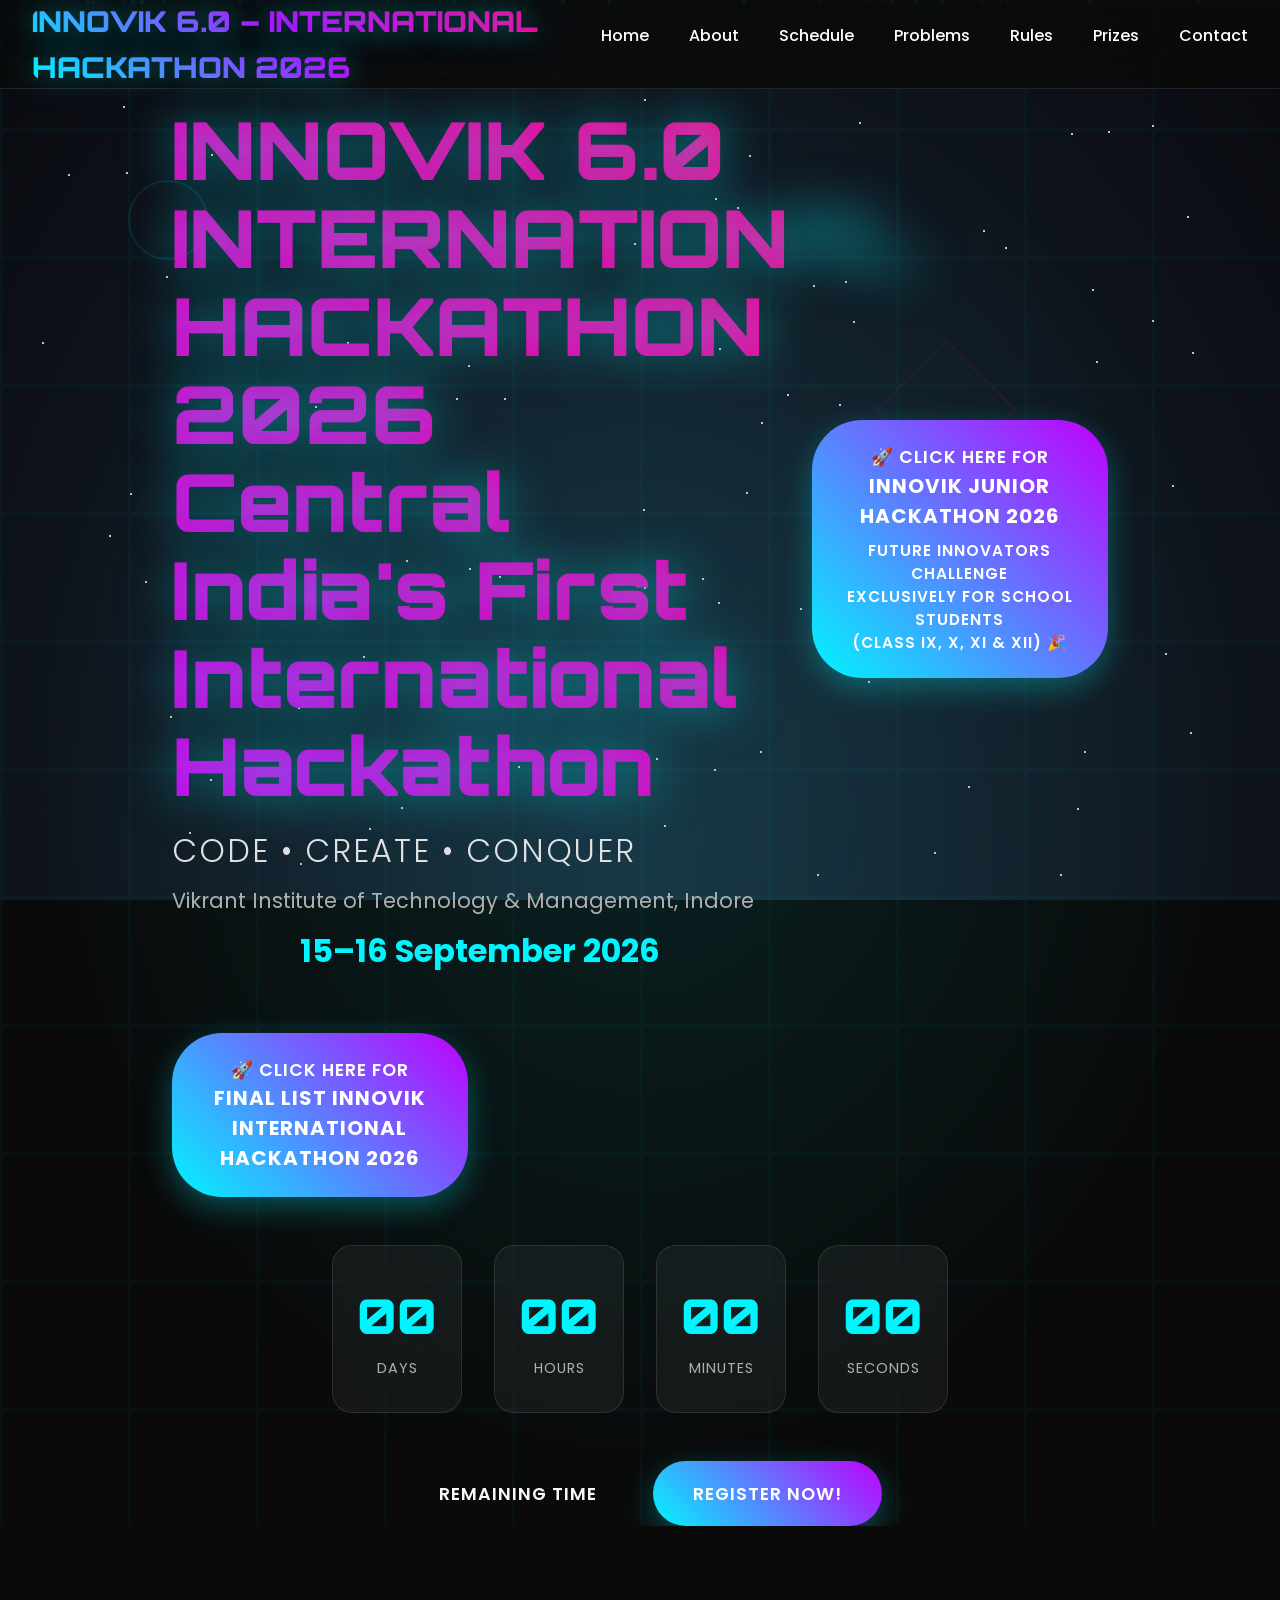
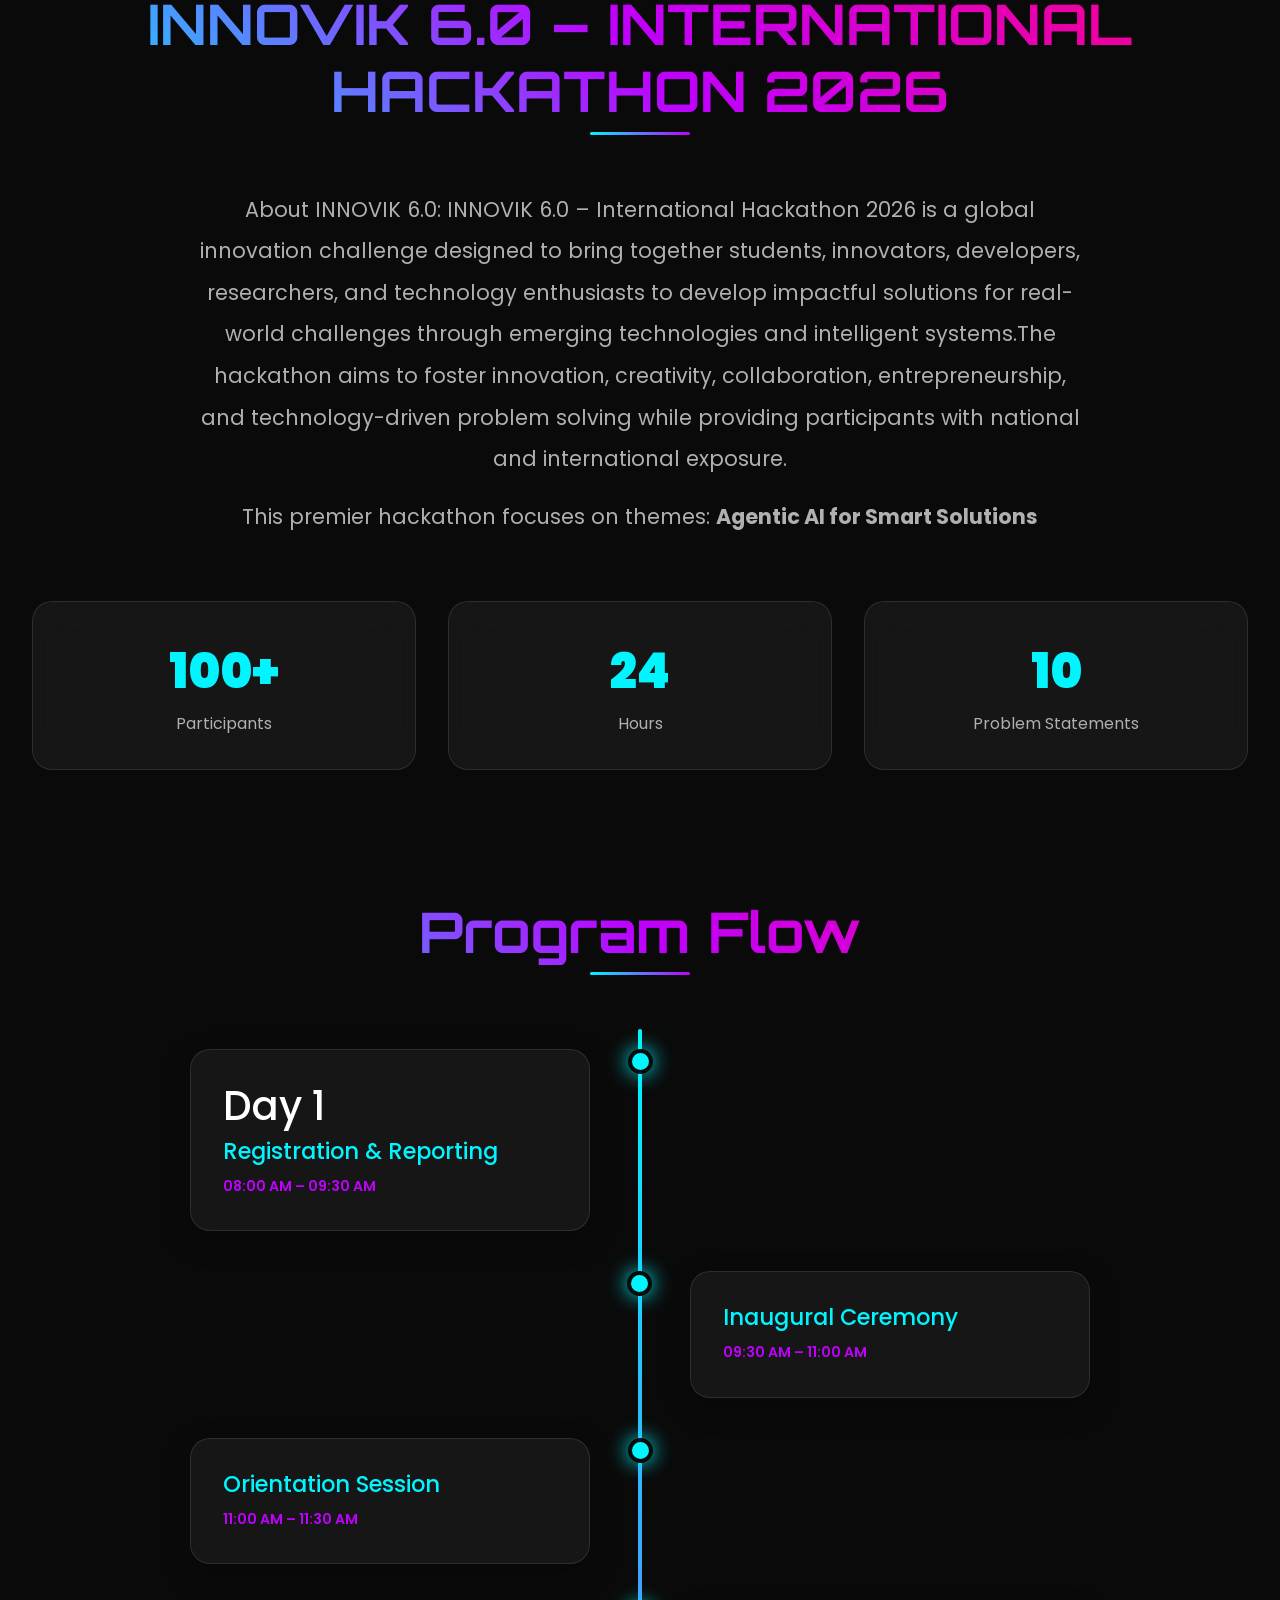
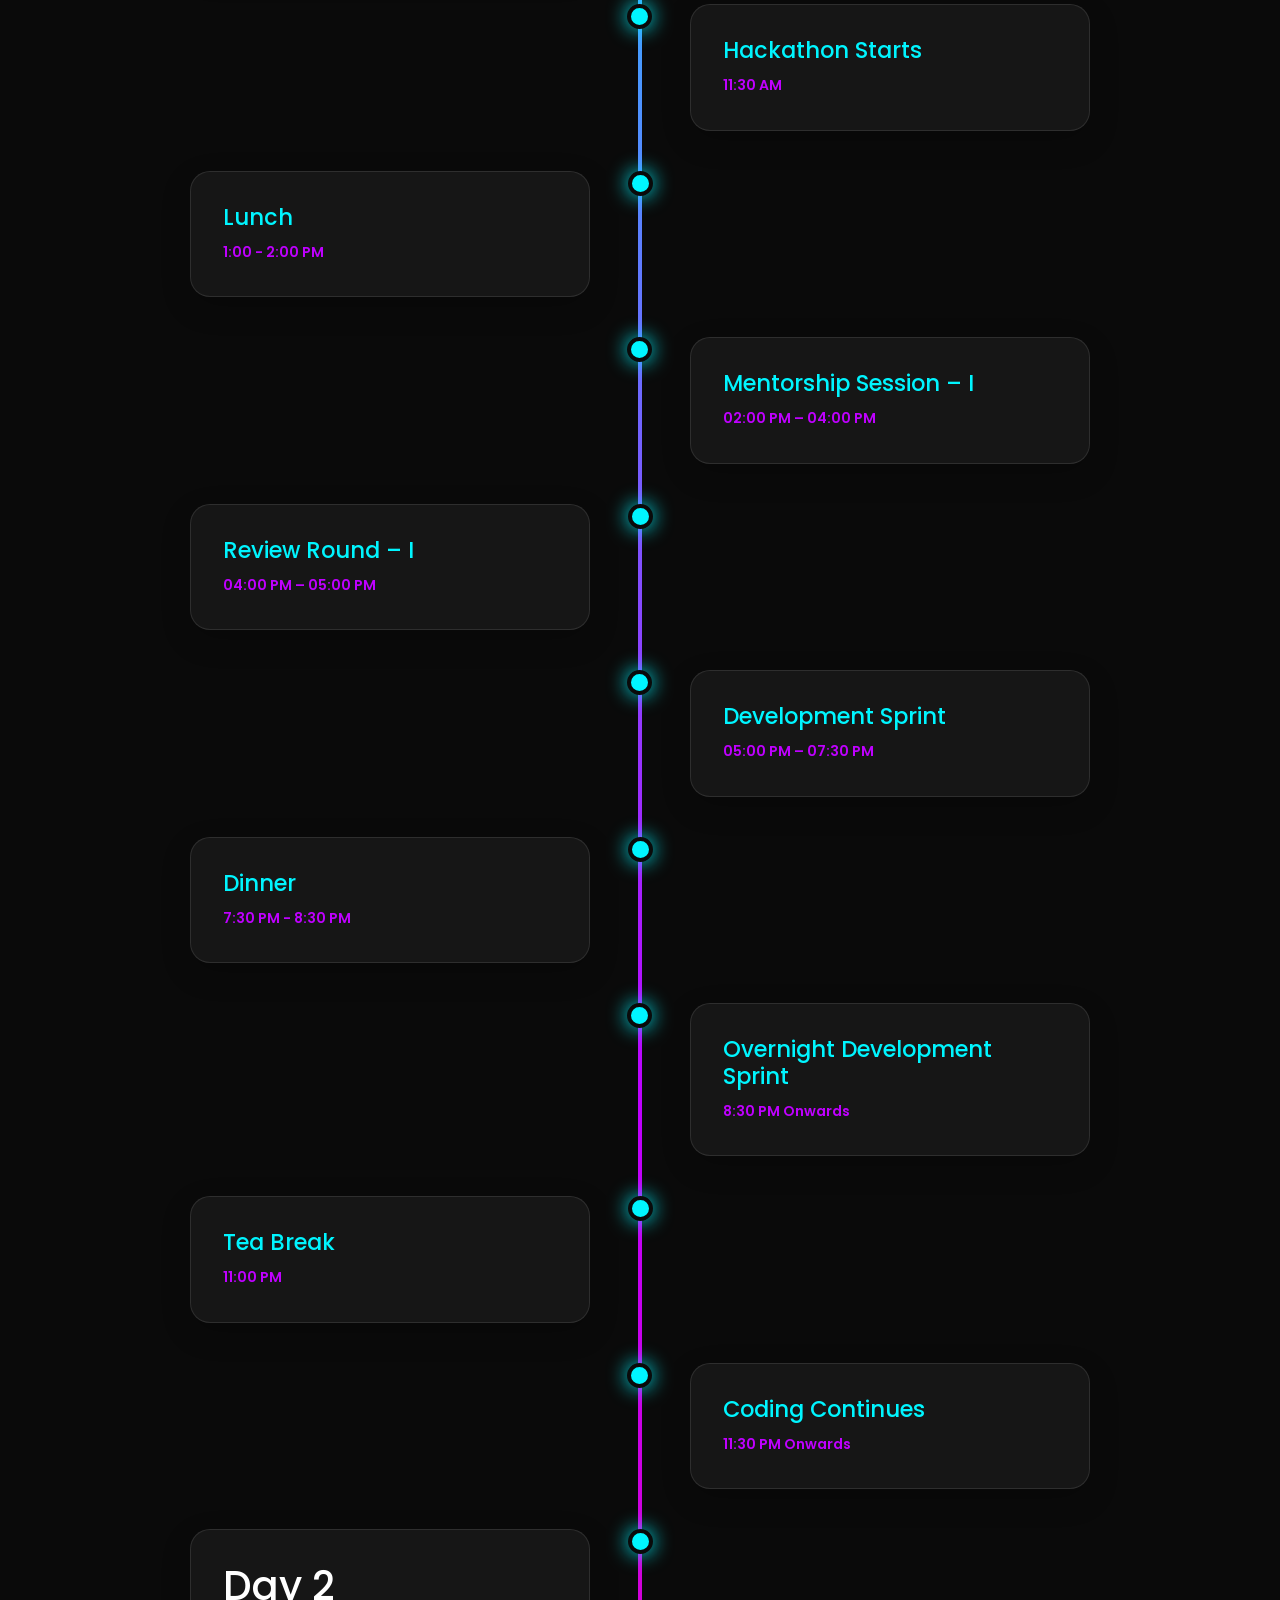
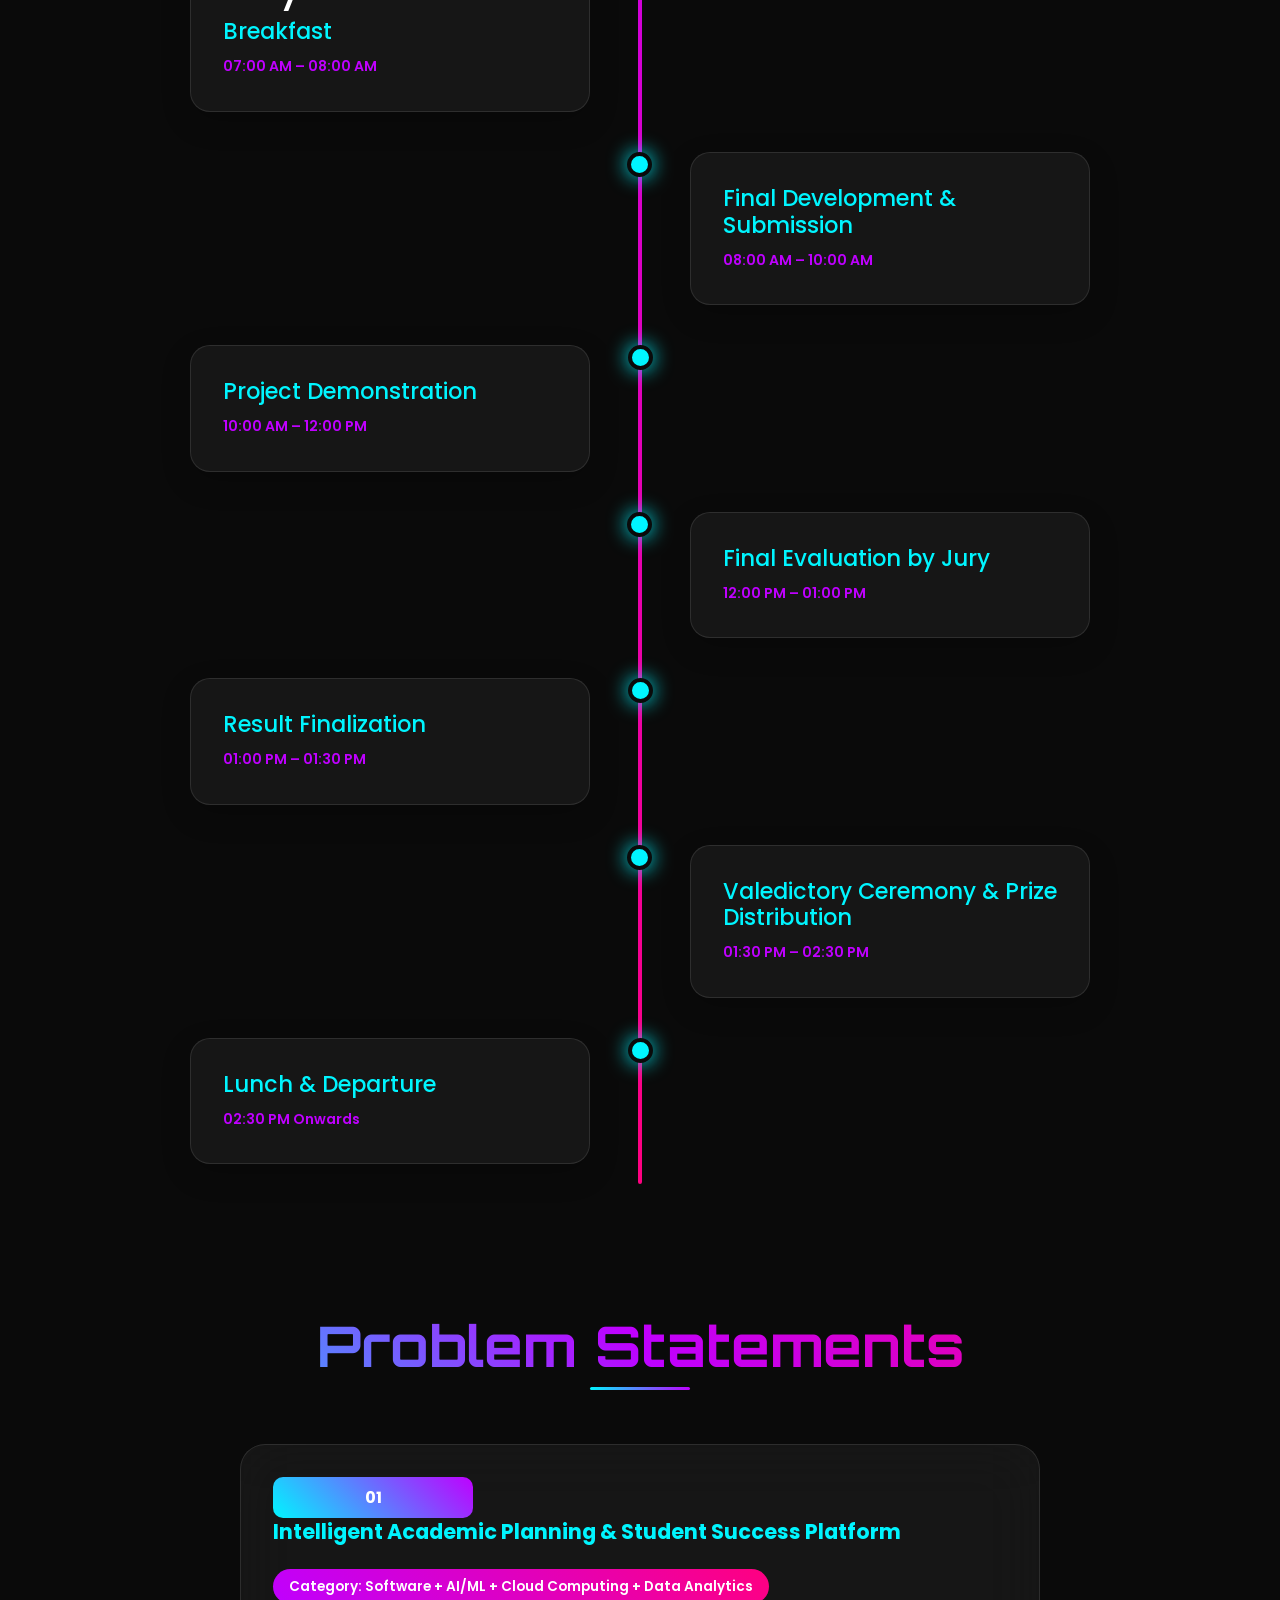
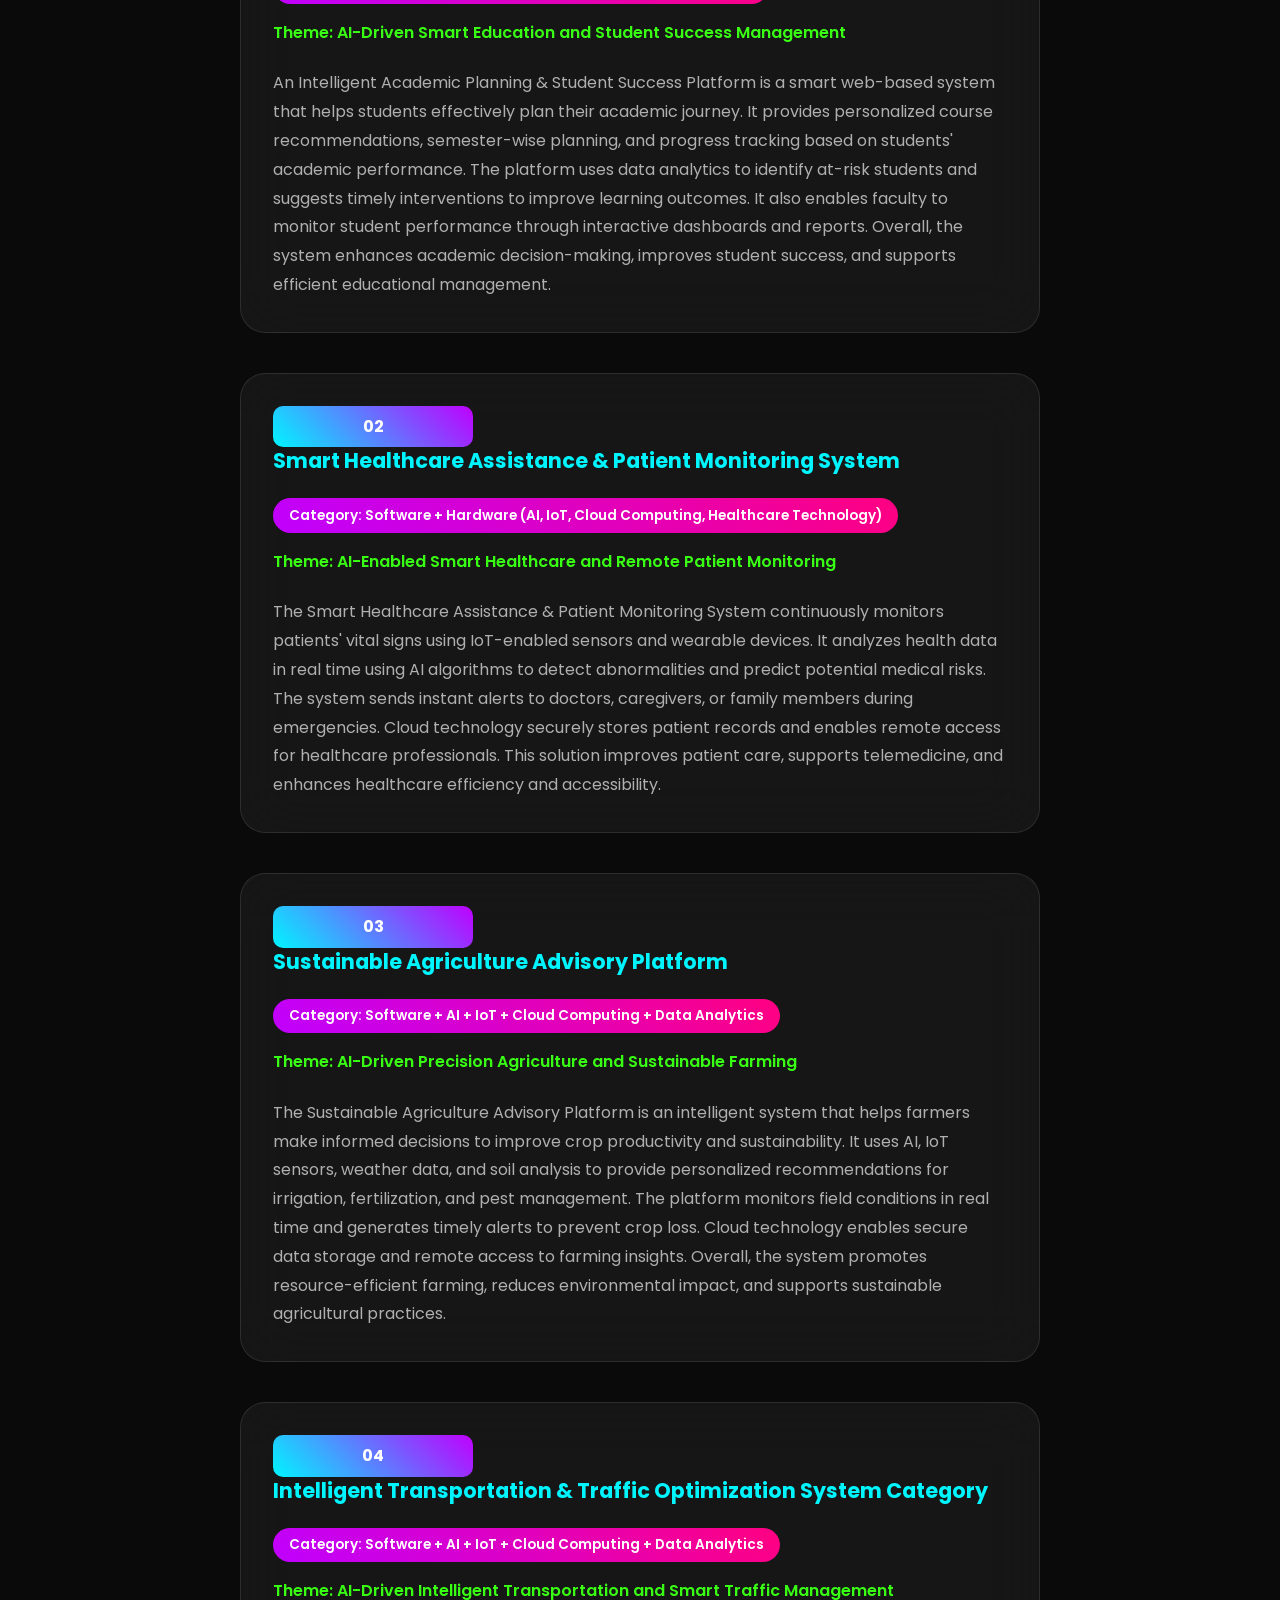
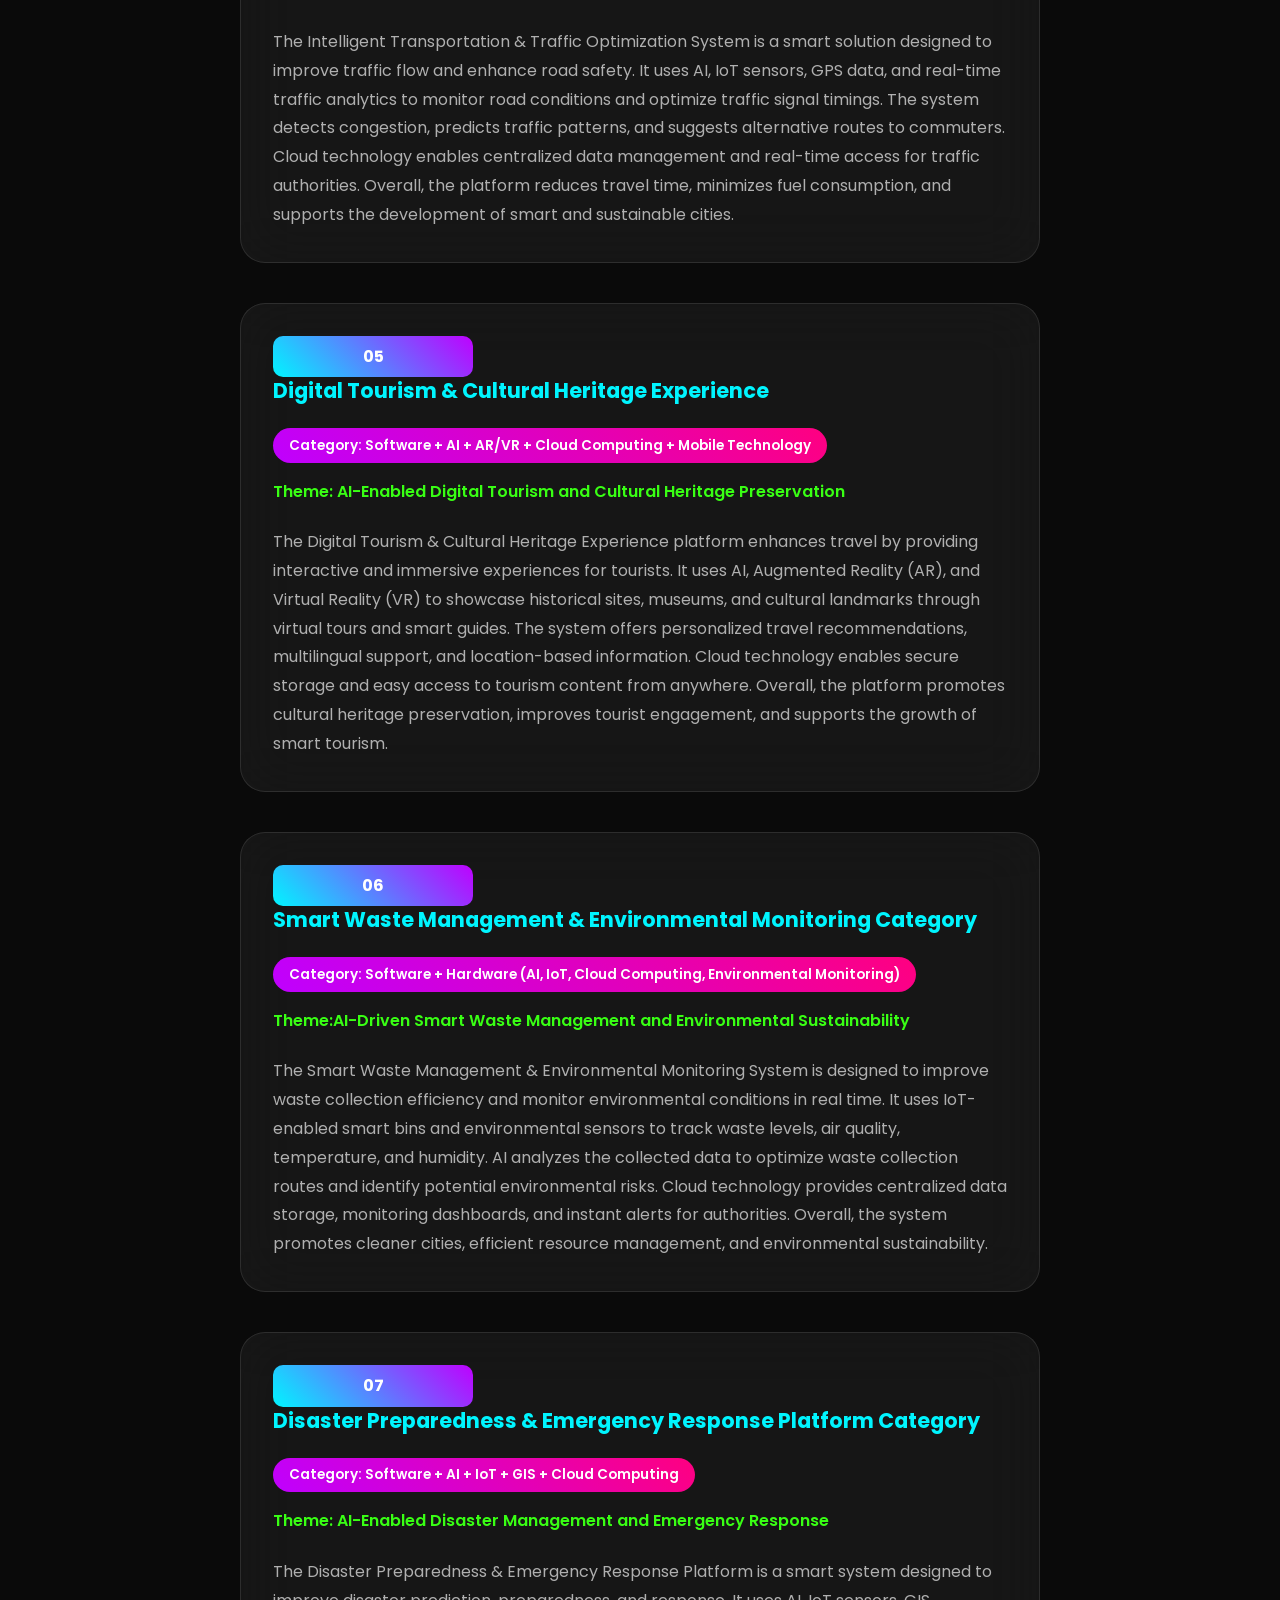
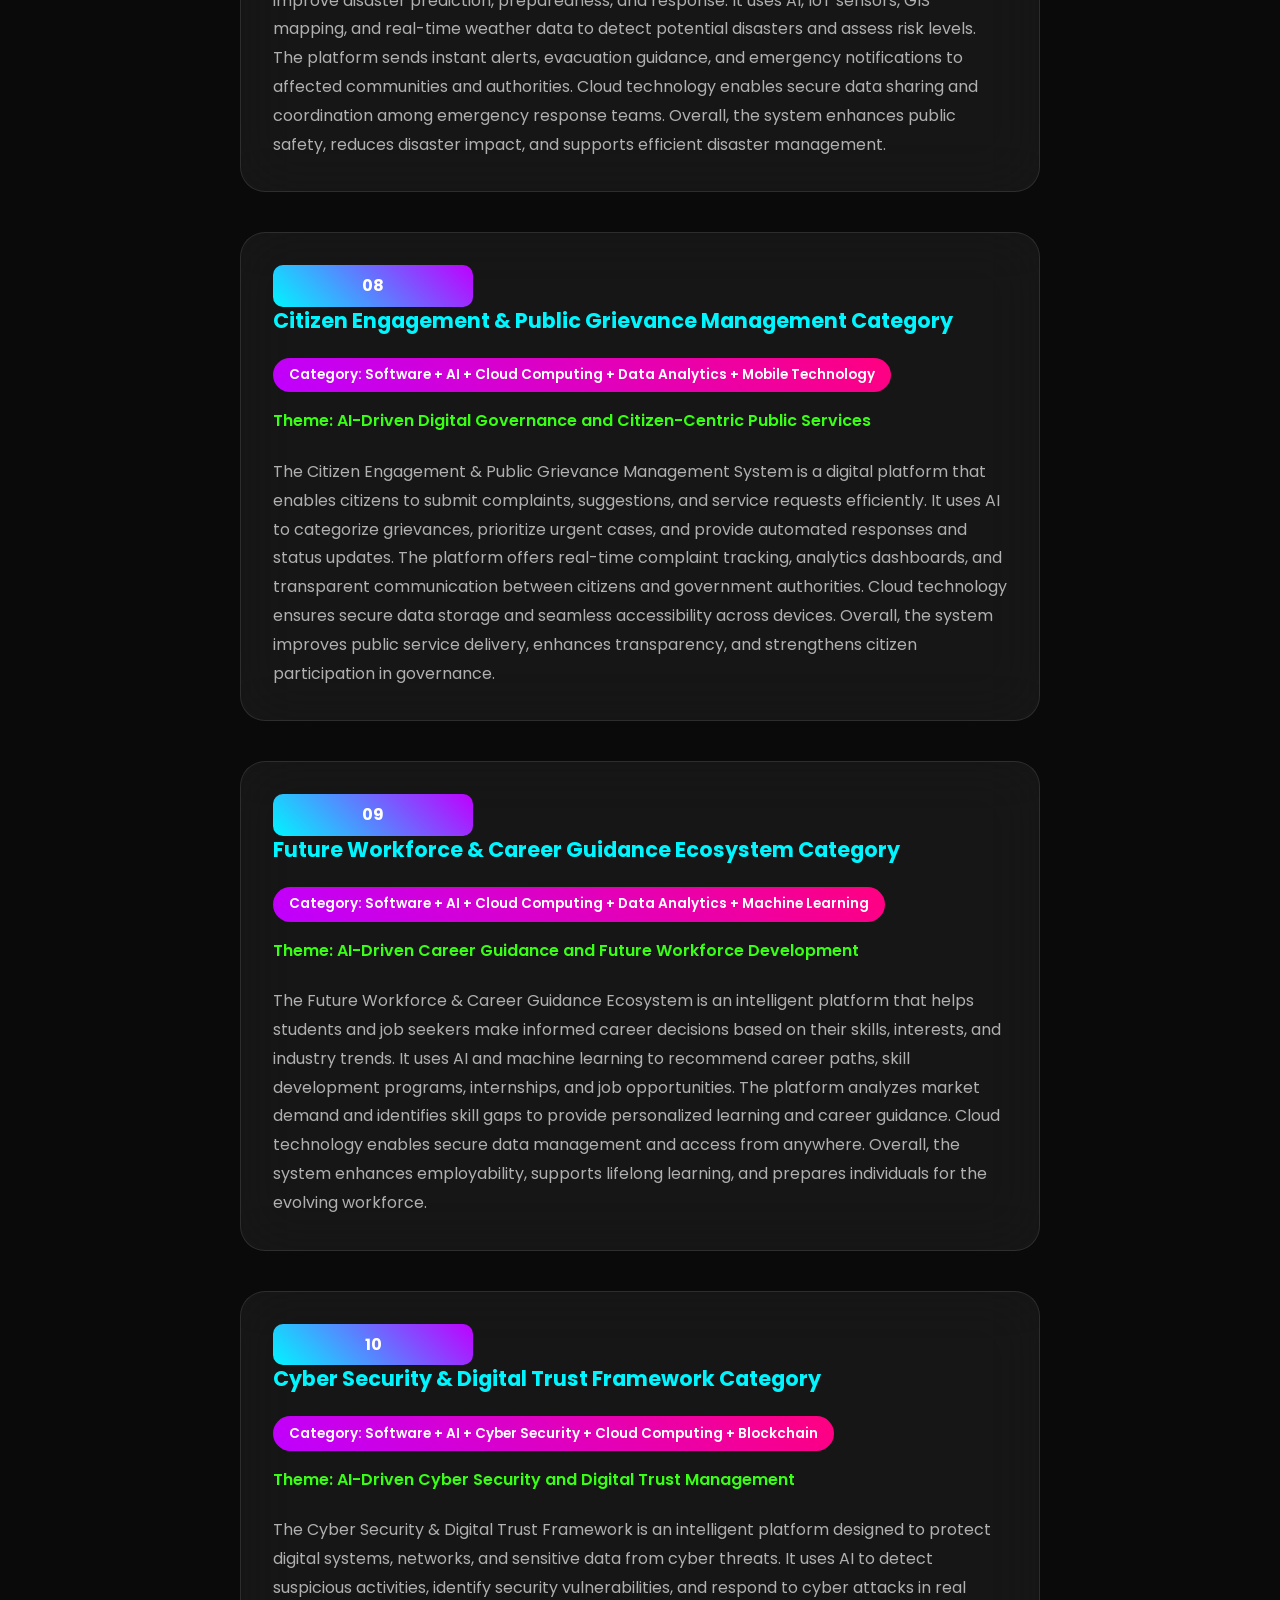
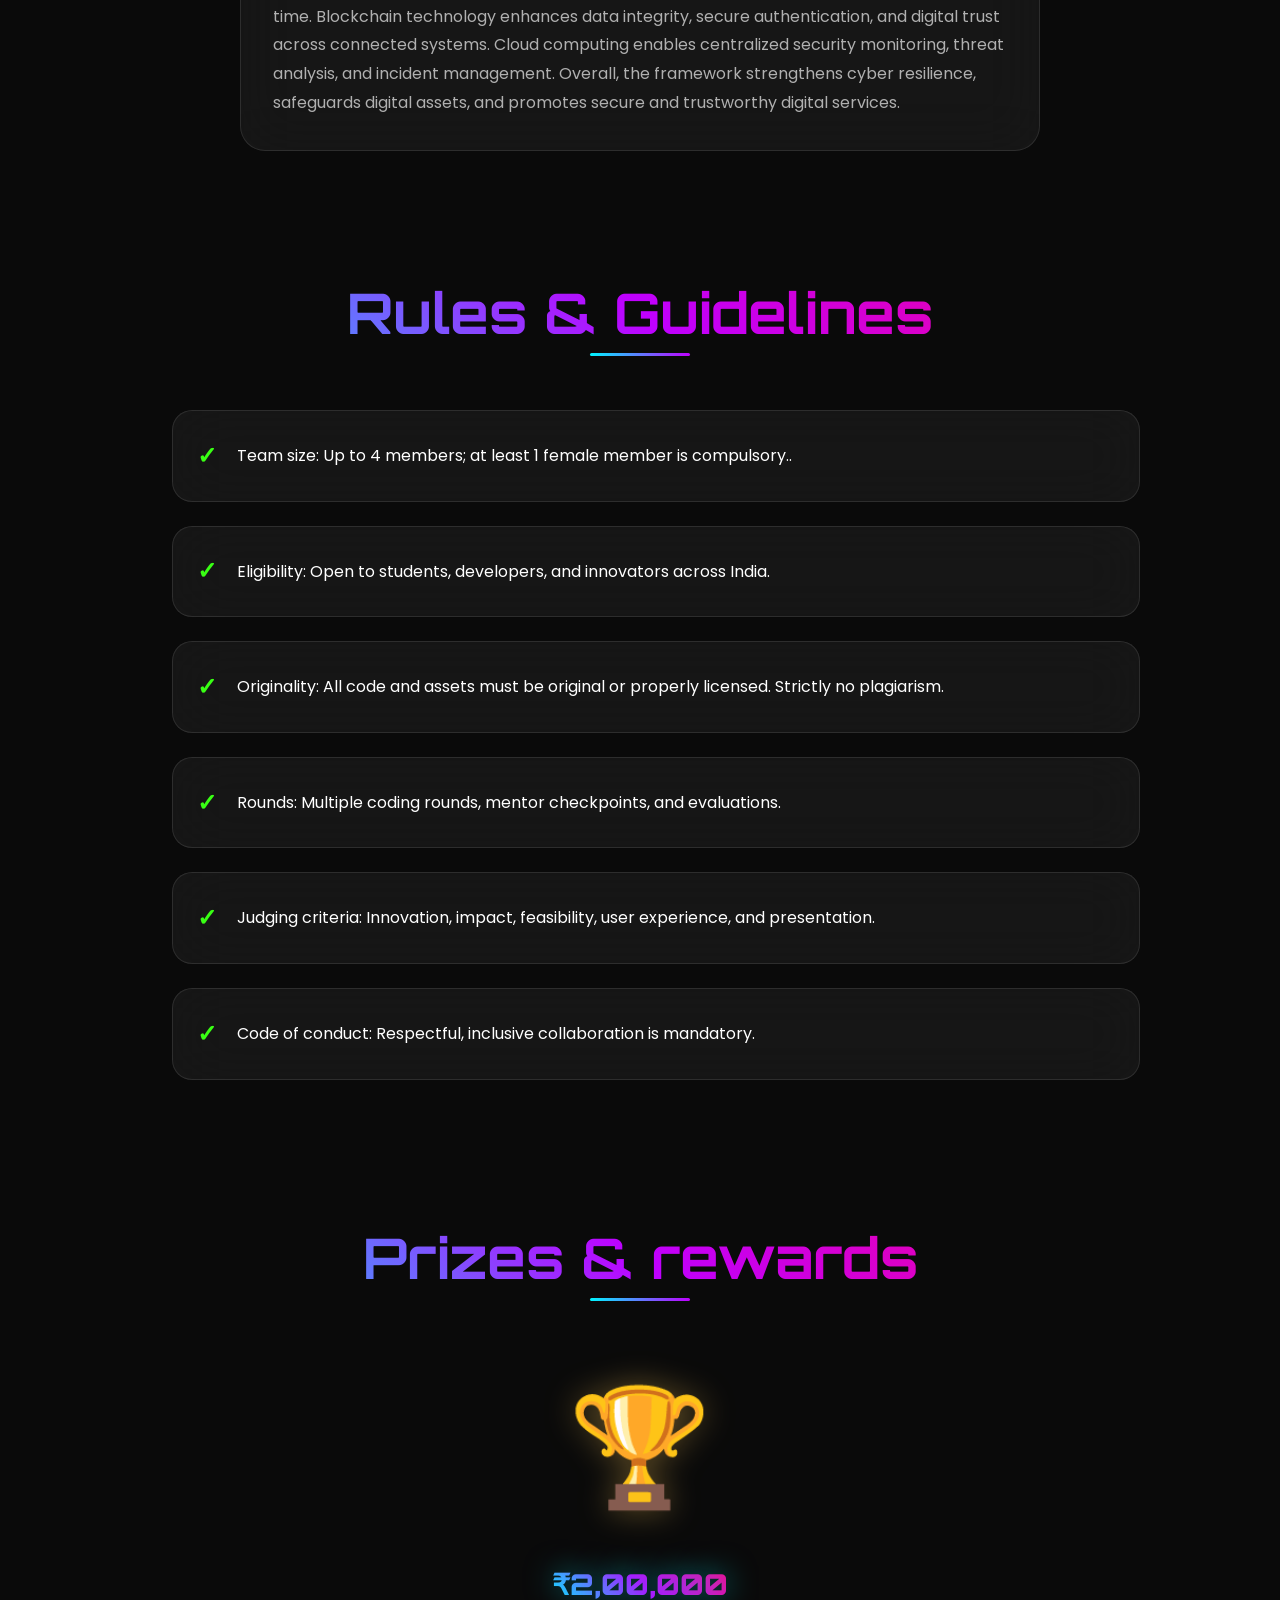
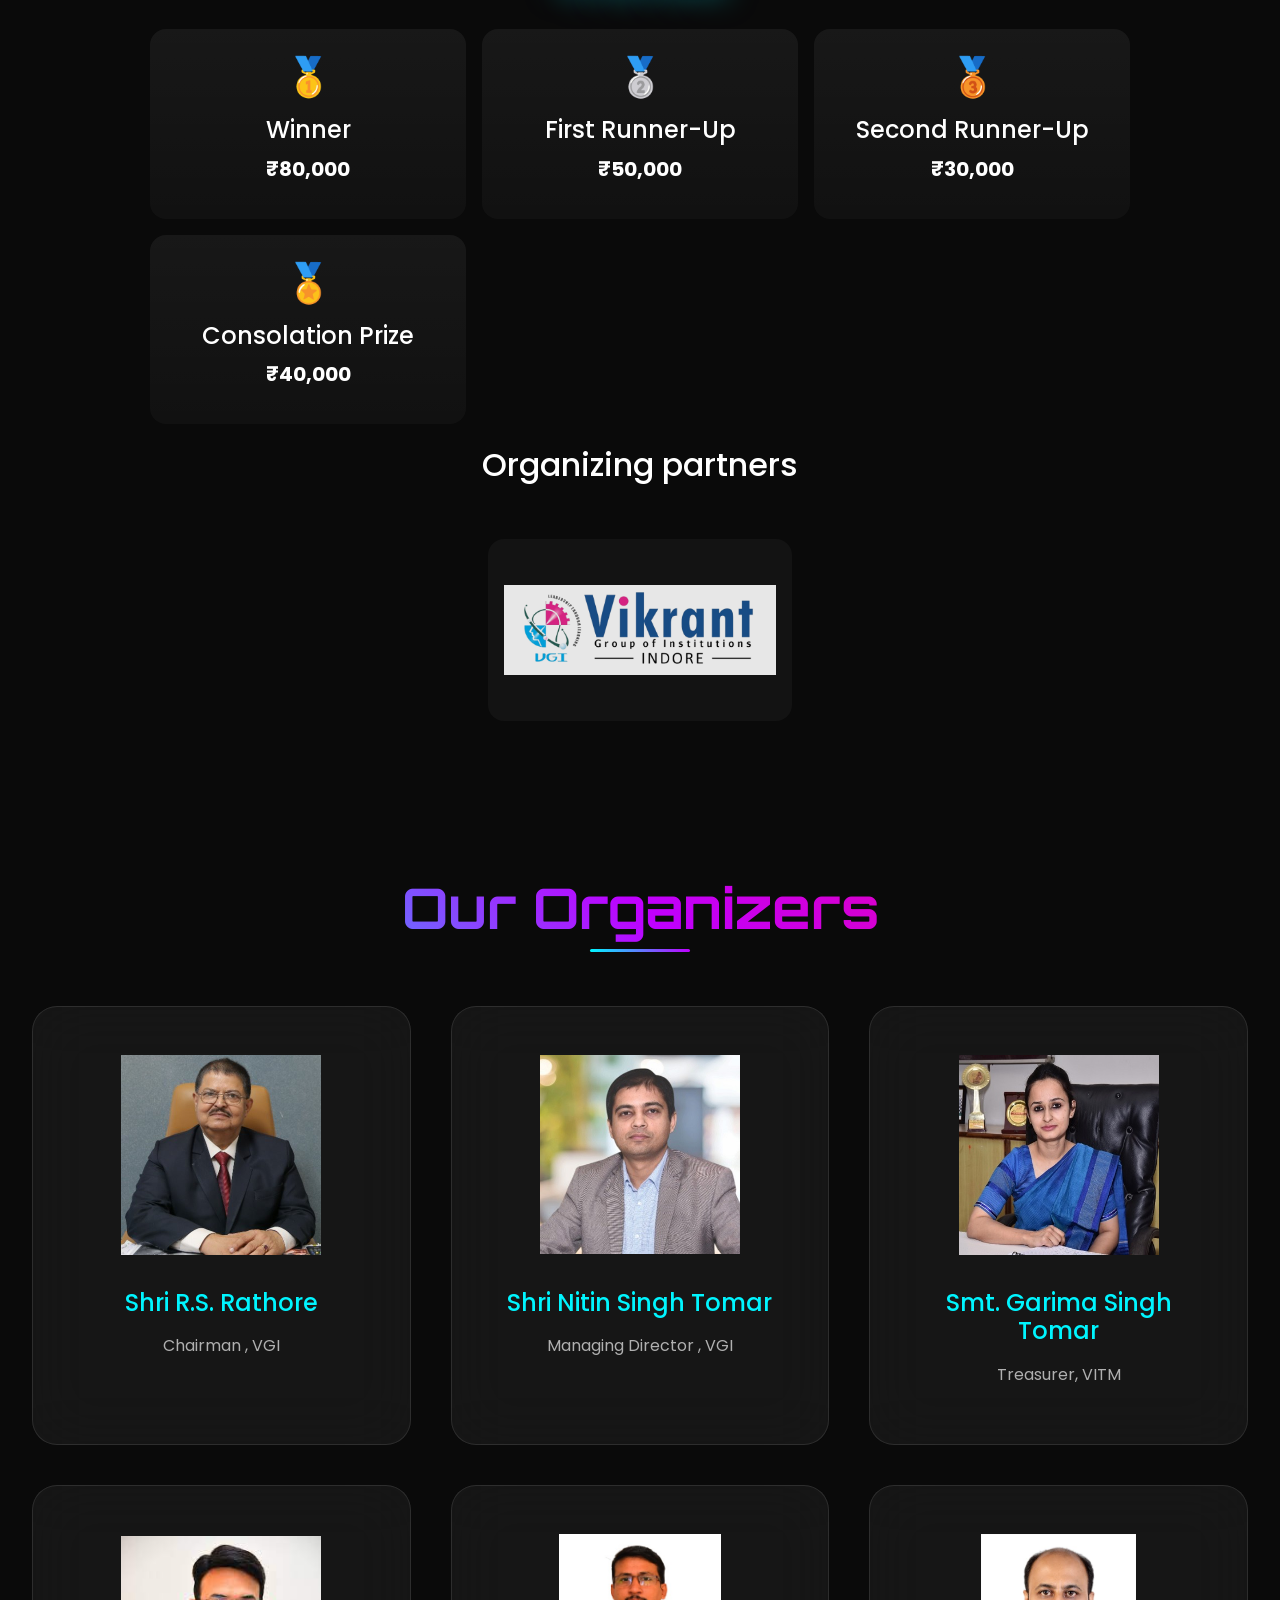
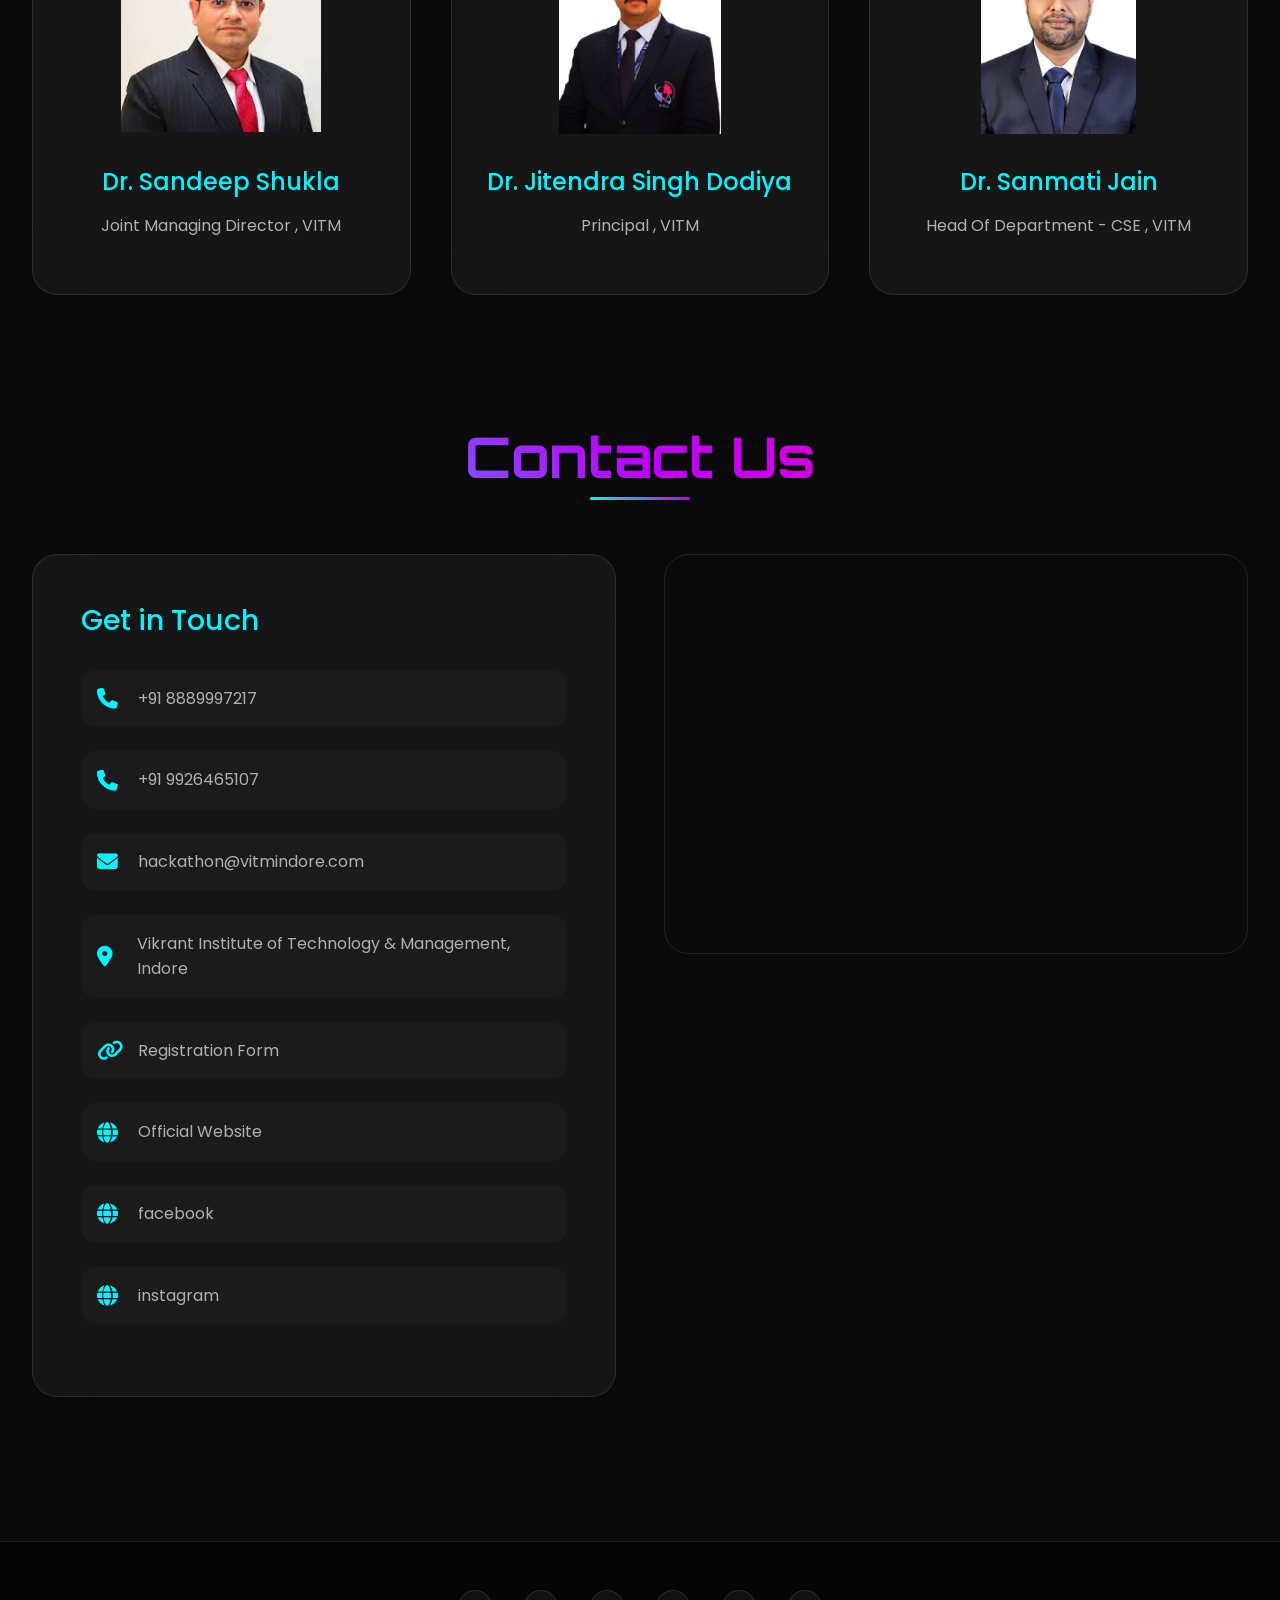
==== index.html @ d3a23cac "Update index.html" ====
<!DOCTYPE html>
<html lang="en">

<head>
    <meta charset="UTF-8">
    <meta name="viewport" content="width=device-width, initial-scale=1.0">
    <title>INNOVIK 6.0 – INTERNATIONAL HACKATHON 2026
        | Vikrant Institute of Technology & Management</title>
    <link
        href="https://fonts.googleapis.com/css2?family=Poppins:wght@100;200;300;400;500;600;700;800;900&family=Orbitron:wght@400;700;900&display=swap"
        rel="stylesheet">
    <link rel="stylesheet" href="https://cdnjs.cloudflare.com/ajax/libs/font-awesome/6.4.0/css/all.min.css">
    <link href="https://cdn.jsdelivr.net/npm/bootstrap@5.3.8/dist/css/bootstrap.min.css" rel="stylesheet">
    <script src="https://cdn.jsdelivr.net/npm/bootstrap@5.3.8/dist/js/bootstrap.bundle.min.js"></script>
    <link rel="stylesheet" href="https://cdn.jsdelivr.net/npm/bootstrap-icons@1.13.1/font/bootstrap-icons.min.css">
    <style>
        * {
            margin: 0;
            padding: 0;
            box-sizing: border-box;
        }

        :root {
            --primary-gradient: linear-gradient(135deg, #667eea 0%, #764ba2 100%);
            --secondary-gradient: linear-gradient(135deg, #f093fb 0%, #f5576c 100%);
            --tertiary-gradient: linear-gradient(135deg, #4facfe 0%, #00f2fe 100%);
            --neon-blue: #00f5ff;
            --neon-purple: #bf00ff;
            --neon-pink: #ff0080;
            --neon-green: #39ff14;
            --neon-orange: #ff6600;
            --dark-bg: #0a0a0a;
            --darker-bg: #050505;
            --card-bg: rgba(255, 255, 255, 0.03);
            --card-border: rgba(255, 255, 255, 0.08);
            --text-primary: #ffffff;
            --text-secondary: #b0b0b0;
            --text-accent: #e0e0e0;
            --glass-bg: rgba(255, 255, 255, 0.05);
            --glass-border: rgba(255, 255, 255, 0.1);
        }

        html {
            scroll-behavior: smooth;
            width: 100% !important;
        }

        body {
            font-family: 'Poppins', sans-serif;
            background: var(--dark-bg);
            color: var(--text-primary);
            overflow-x: hidden;
            line-height: 1.6;
            width: 100% !important;
        }

        /* Advanced Animated Background */
        .animated-bg {
            position: fixed;
            top: 0;
            left: 0;
            width: 100%;
            height: 100%;
            z-index: -2;
            background: radial-gradient(ellipse at bottom, #1b2735 0%, #090a0f 100%);
        }

        .stars {
            position: fixed;
            top: 0;
            left: 0;
            width: 100%;
            height: 100%;
            z-index: -1;
            pointer-events: none;
        }

        .star {
            position: absolute;
            width: 2px;
            height: 2px;
            background: white;
            border-radius: 50%;
            animation: twinkle 4s infinite;
        }

        @keyframes twinkle {

            0%,
            100% {
                opacity: 0;
            }

            50% {
                opacity: 1;
            }
        }

        /* Floating Geometric Shapes */
        .geometric-bg {
            position: fixed;
            top: 0;
            left: 0;
            width: 100%;
            height: 100%;
            z-index: -1;
            pointer-events: none;
            overflow: hidden;
        }

        .shape {
            position: absolute;
            opacity: 0.1;
            animation: float 20s infinite linear;
        }

        .shape:nth-child(1) {
            width: 80px;
            height: 80px;
            border: 2px solid var(--neon-blue);
            border-radius: 50%;
            top: 20%;
            left: 10%;
            animation-delay: 0s;
        }

        .shape:nth-child(2) {
            width: 60px;
            height: 60px;
            border: 2px solid var(--neon-purple);
            top: 60%;
            right: 15%;
            animation-delay: -5s;
            clip-path: polygon(50% 0%, 0% 100%, 100% 100%);
        }

        .shape:nth-child(3) {
            width: 100px;
            height: 100px;
            border: 2px solid var(--neon-pink);
            top: 40%;
            left: 70%;
            animation-delay: -10s;
            transform: rotate(45deg);
        }

        @keyframes float {
            0% {
                transform: translateY(0px) rotate(0deg);
                opacity: 0.1;
            }

            50% {
                opacity: 0.3;
            }

            100% {
                transform: translateY(-100px) rotate(360deg);
                opacity: 0.1;
            }
        }

        /* Advanced Navigation */
        .navbar {
            position: fixed;
            top: 0;
            width: 100%;
            background: rgba(10, 10, 10, 0.8);
            backdrop-filter: blur(30px);
            border-bottom: 1px solid var(--glass-border);
            z-index: 1000;
            transition: all 0.4s cubic-bezier(0.25, 0.46, 0.45, 0.94);
        }

        .navbar.scrolled {
            background: rgba(5, 5, 5, 0.95);
            padding: 0.5rem 0;
            box-shadow: 0 10px 30px rgba(0, 0, 0, 0.3);
        }

        .nav-container {
            max-width: 1400px;
            margin: 0 auto;
            display: flex;
            justify-content: space-between;
            align-items: center;
            padding: 0 2rem;
        }

        .logo {
            font-family: 'Orbitron', monospace;
            font-size: 1.8rem;
            font-weight: 900;
            background: linear-gradient(45deg, var(--neon-blue), var(--neon-purple), var(--neon-pink));
            -webkit-background-clip: text;
            background-clip: text;
            -webkit-text-fill-color: transparent;
            color: var(--neon-blue);
            background-clip: text;
            text-shadow: 0 0 30px rgba(0, 245, 255, 0.5);
            animation: logoGlow 3s ease-in-out infinite alternate;
        }

        @keyframes logoGlow {
            0% {
                filter: drop-shadow(0 0 5px var(--neon-blue));
            }

            100% {
                filter: drop-shadow(0 0 20px var(--neon-purple));
            }
        }

        .nav-menu {
            display: flex;
            list-style: none;
            gap: 2.5rem;
        }

        .nav-link {
            color: var(--text-primary);
            text-decoration: none;
            font-weight: 500;
            font-size: 1rem;
            transition: all 0.3s ease;
            position: relative;
            padding: 0.5rem 0;
        }

        .nav-link::before {
            content: '';
            position: absolute;
            bottom: 0;
            left: 50%;
            width: 0;
            height: 2px;
            background: linear-gradient(90deg, var(--neon-blue), var(--neon-purple));
            transition: all 0.3s ease;
            transform: translateX(-50%);
        }

        .nav-link:hover {
            color: var(--neon-blue);
            text-shadow: 0 0 10px var(--neon-blue);
        }

        .nav-link:hover::before {
            width: 100%;
        }

        .hamburger {
            display: none;
            flex-direction: column;
            cursor: pointer;
            padding: 0.5rem;
        }

        .hamburger span {
            width: 25px;
            height: 3px;
            background: var(--text-primary);
            margin: 3px 0;
            transition: 0.3s;
            border-radius: 2px;
        }

        /* Hero Section - Ultra Premium */
        .hero {
            display: flex;
            align-items: center;
            justify-content: center;
            text-align: center;
            position: relative;
            overflow: hidden;
            background: radial-gradient(ellipse at center, rgba(0, 245, 255, 0.1) 0%, transparent 70%);
            padding-top: 90px;
        }

        .hero::before {
            content: '';
            position: absolute;
            top: 0;
            left: 0;
            right: 0;
            bottom: 0;
            background: url('data:image/svg+xml,<svg xmlns="http://www.w3.org/2000/svg" viewBox="0 0 100 100"><defs><pattern id="grid" width="10" height="10" patternUnits="userSpaceOnUse"><path d="M 10 0 L 0 0 0 10" fill="none" stroke="rgba(0,245,255,0.1)" stroke-width="0.5"/></pattern></defs><rect width="100" height="100" fill="url(%23grid)"/></svg>');
            opacity: 0.3;
            animation: gridMove 20s linear infinite;
        }

        @keyframes gridMove {
            0% {
                transform: translate(0, 0);
            }

            100% {
                transform: translate(10px, 10px);
            }
        }

        .hero-content {
            max-width: 1000px;
            padding: 0 2rem;
            z-index: 2;
            position: relative;
        }

        .hero-badge {
            display: inline-block;
            background: var(--glass-bg);
            backdrop-filter: blur(20px);
            border: 1px solid var(--glass-border);
            border-radius: 50px;
            padding: 0.5rem 1.5rem;
            margin-bottom: 2rem;
            font-size: 0.9rem;
            color: var(--neon-blue);
            animation: fadeInUp 1s ease 0.2s both;
        }

        .hero h1 {
            font-family: 'Orbitron', monospace;
            font-size: 5rem;
            font-weight: 900;
            margin-bottom: 1rem;
            background: linear-gradient(45deg, var(--neon-blue), var(--neon-purple), var(--neon-pink), var(--neon-green));
            background-size: 400% 400%;
            -webkit-background-clip: text;
            -webkit-text-fill-color: transparent;
            background-clip: text;
            animation: gradientShift 4s ease-in-out infinite, fadeInUp 1s ease 0.4s both;
            text-shadow: 0 0 50px rgba(0, 245, 255, 0.5);
            line-height: 1.1;
            margin-top: 15px;
        }

        @keyframes gradientShift {

            0%,
            100% {
                background-position: 0% 50%;
            }

            50% {
                background-position: 100% 50%;
            }
        }

        @keyframes fadeInUp {
            from {
                opacity: 0;
                transform: translateY(30px);
            }

            to {
                opacity: 1;
                transform: translateY(0);
            }
        }

        .hero .tagline {
            font-size: 2rem;
            font-weight: 300;
            margin-bottom: 1rem;
            color: var(--text-accent);
            animation: fadeInUp 1s ease 0.6s both;
            letter-spacing: 2px;
        }

        .hero .subtitle {
            font-size: 1.3rem;
            margin-bottom: 0.5rem;
            color: var(--text-secondary);
            animation: fadeInUp 1s ease 0.8s both;
        }

        .hero .date {
            font-size: 2rem;
            font-weight: 700;
            color: var(--neon-blue);
            margin-bottom: 2rem;
            animation: fadeInUp 1s ease 1s both, pulse 2s ease-in-out infinite;
        }

        @keyframes pulse {

            0%,
            100% {
                transform: scale(1);
            }

            50% {
                transform: scale(1.05);
            }
        }

        .cta-buttons {
            display: flex;
            gap: 1.5rem;
            justify-content: center;
            flex-wrap: wrap;
            margin-top: 3rem;
            animation: fadeInUp 1s ease 1.2s both;
        }

        .btn {
            padding: 1.2rem 2.5rem;
            border: none;
            border-radius: 50px;
            font-size: 1.1rem;
            font-weight: 600;
            text-decoration: none;
            display: inline-block;
            transition: all 0.4s cubic-bezier(0.25, 0.46, 0.45, 0.94);
            cursor: pointer;
            position: relative;
            overflow: hidden;
            text-transform: uppercase;
            letter-spacing: 1px;
        }

        .btn::before {
            content: '';
            position: absolute;
            top: 0;
            left: -100%;
            width: 100%;
            height: 100%;
            background: linear-gradient(90deg, transparent, rgba(255, 255, 255, 0.2), transparent);
            transition: left 0.5s;
        }

        .btn:hover::before {
            left: 100%;
        }

        .btn-primary {
            background: linear-gradient(45deg, var(--neon-blue), var(--neon-purple));
            color: white;
            box-shadow: 0 10px 30px rgba(0, 245, 255, 0.3);
        }

        .btn-primary:hover {
            transform: translateY(-5px);
            box-shadow: 0 20px 40px rgba(0, 245, 255, 0.4);
        }

        .btn-secondary {
            background: transparent;
            color: var(--neon-blue);
            border: 2px solid var(--neon-blue);
            box-shadow: 0 0 20px rgba(0, 245, 255, 0.2);
        }

        .btn-secondary:hover {
            background: var(--neon-blue);
            color: var(--dark-bg);
            transform: translateY(-5px);
            box-shadow: 0 20px 40px rgba(0, 245, 255, 0.4);
        }

        /* Premium Glassmorphism Cards */
        .glass-card {
            background: var(--glass-bg);
            backdrop-filter: blur(30px);
            border: 1px solid var(--glass-border);
            border-radius: 25px;
            padding: 2.5rem;
            transition: all 0.4s cubic-bezier(0.25, 0.46, 0.45, 0.94);
            position: relative;
            overflow: hidden;
        }

        .glass-card::before {
            content: '';
            position: absolute;
            top: 0;
            left: 0;
            right: 0;
            height: 1px;
            background: linear-gradient(90deg, transparent, var(--neon-blue), transparent);
            opacity: 0;
            transition: opacity 0.3s ease;
        }

        .glass-card:hover {
            transform: translateY(-15px) scale(1.02);
            border-color: var(--neon-blue);
            box-shadow: 0 30px 60px rgba(0, 245, 255, 0.15);
        }

        .glass-card:hover::before {
            opacity: 1;
        }

        /* Sections */
        .section {
            padding: 4rem 0;
            max-width: 1400px;
            margin: 0 auto;
            padding-left: 2rem;
            padding-right: 2rem;
            position: relative;
        }

        .section-title {
            text-align: center;
            font-family: 'Orbitron', monospace;
            font-size: 3.5rem;
            font-weight: 700;
            margin-bottom: 4rem;
            background: linear-gradient(45deg, var(--neon-blue), var(--neon-purple), var(--neon-pink));
            -webkit-background-clip: text;
            -webkit-text-fill-color: transparent;
            background-clip: text;
            position: relative;
        }

        .section-title::after {
            content: '';
            position: absolute;
            bottom: -10px;
            left: 50%;
            transform: translateX(-50%);
            width: 100px;
            height: 3px;
            background: linear-gradient(90deg, var(--neon-blue), var(--neon-purple));
            border-radius: 2px;
        }

        /* About Section */
        .about-content {
            text-align: center;
            font-size: 1.3rem;
            line-height: 2;
            color: var(--text-secondary);
            max-width: 900px;
            margin: 0 auto;
        }

        .about-stats {
            display: grid;
            grid-template-columns: repeat(auto-fit, minmax(200px, 1fr));
            gap: 2rem;
            margin-top: 4rem;
        }

        .stat-card {
            text-align: center;
            background: var(--glass-bg);
            backdrop-filter: blur(20px);
            border: 1px solid var(--glass-border);
            border-radius: 20px;
            padding: 2rem;
            transition: all 0.3s ease;
        }

        .stat-number {
            font-size: 3rem;
            font-weight: 900;
            color: var(--neon-blue);
            display: block;
        }

        .stat-label {
            color: var(--text-secondary);
            font-size: 1rem;
            margin-top: 0.5rem;
        }



        /* Advanced Timeline */
        .timeline {
            position: relative;
            max-width: 1000px;
            margin: 0 auto;
        }

        .timeline::after {
            content: '';
            position: absolute;
            width: 4px;
            background: linear-gradient(180deg, var(--neon-blue), var(--neon-purple), var(--neon-pink));
            top: 0;
            bottom: 0;
            left: 50%;
            margin-left: -2px;
            border-radius: 2px;
        }

        .timeline-item {
            padding: 20px 50px;
            position: relative;
            background-color: inherit;
            width: 50%;
            animation: slideInLeft 0.6s ease forwards;
            z-index: 2;
        }

        .timeline-item:nth-child(even) {
            left: 50%;
            animation: slideInRight 0.6s ease forwards;
        }

        .timeline-item::after {
            content: '';
            position: absolute;
            width: 25px;
            height: 25px;
            right: -13px;
            background: var(--neon-blue);
            border: 4px solid var(--dark-bg);
            top: 20px;
            border-radius: 50%;
            z-index: 1;
            box-shadow: 0 0 20px var(--neon-blue);
        }

        .timeline-item:nth-child(even)::after {
            left: -13px;
        }

        .timeline-content {
            padding: 2rem;
            background: var(--glass-bg);
            backdrop-filter: blur(30px);
            border: 1px solid var(--glass-border);
            border-radius: 20px;
            position: relative;
            box-shadow: 0 10px 30px rgba(0, 0, 0, 0.2);
        }

        .timeline-content h3 {
            color: var(--neon-blue);
            font-size: 1.4rem;
            margin-bottom: 0.5rem;
        }

        .timeline-content p {
            color: var(--text-secondary);
            margin-bottom: 1rem;
        }

        .timeline-content small {
            color: var(--neon-purple);
            font-weight: 600;
        }

        @keyframes slideInLeft {
            from {
                opacity: 0;
                transform: translateX(-50px);
            }

            to {
                opacity: 1;
                transform: translateX(0);
            }
        }

        @keyframes slideInRight {
            from {
                opacity: 0;
                transform: translateX(50px);
            }

            to {
                opacity: 1;
                transform: translateX(0);
            }
        }

        /* Problem Statements - Premium Design */
        .problems-grid {
            display: flex;
            flex-direction: column;
            max-width: 800px;
            margin-left: auto;
            margin-right: auto;
            gap: 2.5rem;
            margin-top: 3rem;
        }

        .problem-card {
            background: var(--glass-bg);
            backdrop-filter: blur(30px);
            border: 1px solid var(--glass-border);
            border-radius: 25px;
            padding: 2rem;
            transition: all 0.4s cubic-bezier(0.25, 0.46, 0.45, 0.94);
            cursor: pointer;
            position: relative;
            overflow: hidden;
        }

        .problem-card::before {
            content: '';
            position: absolute;
            top: 0;
            left: -100%;
            width: 100%;
            height: 100%;
            background: linear-gradient(90deg, transparent, rgba(0, 245, 255, 0.05), transparent);
            transition: left 0.6s;
        }

        .problem-card:hover::before {
            left: 100%;
        }

        .problem-card:hover {
            transform: translateY(-10px) scale(1.02);
            border-color: var(--neon-blue);
            box-shadow: 0 25px 50px rgba(0, 245, 255, 0.15);
        }

        .problem-header {
            display: flex;
            justify-content: space-between;
            align-items: flex-start;
            margin-bottom: 1.5rem;
            gap: 1rem;
        }

        .problem-title {
            font-size: 1.3rem;
            font-weight: 700;
            color: var(--neon-blue);
            line-height: 1.3;
        }

        .problem-number {
            background: linear-gradient(45deg, var(--neon-blue), var(--neon-purple));
            color: white;
            padding: 0.5rem;
            border-radius: 10px;
            font-weight: 700;
            min-width: 50px;
            max-width: 200px;
            text-align: center;
        }

        .problem-category {
            background: linear-gradient(45deg, var(--neon-purple), var(--neon-pink));
            padding: 0.4rem 1rem;
            border-radius: 25px;
            font-size: 0.85rem;
            font-weight: 600;
            margin-bottom: 1rem;
            display: inline-block;
        }

        .problem-theme {
            color: var(--neon-green);
            font-weight: 600;
            margin-bottom: 1.5rem;
            font-size: 1rem;
        }

        .problem-description {
            color: var(--text-secondary);
            line-height: 1.8;
            /*  max-height: 0; */
            /*overflow: hidden; */
        }

        .problem-card.expanded .problem-description {
            max-height: 600px;
            margin-top: 1rem;
        }

        .expand-icon {
            transition: transform 0.3s ease;
            color: var(--neon-blue);
            font-size: 1.2rem;
        }

        .problem-card.expanded .expand-icon {
            transform: rotate(180deg);
        }

        /* Rules Section */
        .rules-container {
            max-width: 1000px;
            margin: 0 auto;
        }

        .rules-list {
            list-style: none;
            display: grid;
            gap: 1.5rem;
        }

        .rules-list li {
            background: var(--glass-bg);
            backdrop-filter: blur(30px);
            border: 1px solid var(--glass-border);
            border-radius: 20px;
            padding: 2rem;
            position: relative;
            padding-left: 4rem;
            transition: all 0.3s ease;
        }

        .rules-list li:hover {
            transform: translateX(10px);
            border-color: var(--neon-blue);
        }

        .rules-list li::before {
            content: '✓';
            position: absolute;
            left: 1.5rem;
            top: 50%;
            transform: translateY(-50%);
            color: var(--neon-green);
            font-weight: bold;
            font-size: 1.5rem;
        }

        /* Prizes (big, animated) */
        .prize-wrap {
            display: grid;
            gap: 22px;
            place-items: center
        }

        .pool-badge {
            font-family: 'Orbitron', monospace;
            font-size: 1.8rem;
            font-weight: 900;
            background: linear-gradient(45deg, var(--neon-blue), var(--neon-purple), var(--neon-pink));
            -webkit-background-clip: text;
            -webkit-text-fill-color: transparent;
            background-clip: text;
            text-shadow: 0 0 30px rgba(0, 245, 255, 0.5);
            animation: logoGlow 3s ease-in-out infinite alternate;
        }

        @keyframes logoGlow {
            0% {
                filter: drop-shadow(0 0 5px var(--neon-blue));
            }

            100% {
                filter: drop-shadow(0 0 20px var(--neon-purple));
            }
        }

        .trophy {
            font-size: clamp(56px, 9vw, 120px);
            filter: drop-shadow(0 0 16px rgba(255, 200, 87, .35));
            animation: glow 2.2s ease-in-out infinite;
        }

        @keyframes glow {

            0%,
            100% {
                transform: translateY(0) scale(1);
                filter: drop-shadow(0 0 10px rgba(255, 200, 87, .25))
            }

            50% {
                transform: translateY(-6px) scale(1.03);
                filter: drop-shadow(0 0 22px rgba(255, 200, 87, .45))
            }
        }

        .prize-grid {
            display: grid;
            grid-template-columns: repeat(3, minmax(0, 1fr));
            gap: 16px;
            width: min(980px, 100%)
        }

        .prize-card {
            text-align: center;
            padding: 18px;
            border-radius: 16px;
            border: 1px solid var(--border);
            background: linear-gradient(180deg, rgba(255, 255, 255, .06), rgba(255, 255, 255, .03));
            box-shadow: var(--shadow)
        }

        .prize-card .medal {
            font-size: 38px;
            display: block;
            margin-bottom: 8px;
            animation: bob 3s ease-in-out infinite
        }

        .prize-card:nth-child(2) .medal {
            animation-delay: .2s
        }

        .prize-card:nth-child(3) .medal {
            animation-delay: .4s
        }

        @keyframes bob {

            0%,
            100% {
                transform: translateY(0)
            }

            50% {
                transform: translateY(-6px)
            }
        }

        .extras {
            color: #d7e6ff;
            margin-bottom: 20px;
        }

        .partners,
        .sponsors {
            display: flex;
            gap: 20px;
        }

        .logo-grid {
            display: grid;
            border: 1px solid var(--border);
            border-radius: 16px;
            padding: 16px;
            grid-template-columns: repeat(auto-fit, minmax(140px, 1fr));
            gap: 16px;
            margin-top: 12px;
            background: rgba(255, 255, 255, .04)
        }

        .logo {
            height: 72px;
            border-radius: 12px;
            display: flex;
            align-items: center;
            justify-content: center;
            color: #aac;
        }

        /* owr Oraganizer*/
        .organizer-grid {
            display: grid;
            grid-template-columns: repeat(auto-fit, minmax(280px, 1fr));
            gap: 2.5rem;
            margin-top: 3rem;
        }

        .organizer-card {
            text-align: center;
            background: var(--glass-bg);
            backdrop-filter: blur(30px);
            border: 1px solid var(--glass-border);
            border-radius: 25px;
            padding: 3rem 2rem;
            transition: all 0.4s cubic-bezier(0.25, 0.46, 0.45, 0.94);
            position: relative;
            overflow: hidden;
        }

        .organizer-card::before {
            content: '';
            position: absolute;
            top: 0;
            left: 0;
            right: 0;
            height: 4px;
            background: linear-gradient(90deg, var(--neon-blue), var(--neon-purple), var(--neon-pink));
            transform: scaleX(0);
            transition: transform 0.3s ease;
        }

        .organizer-card:hover::before {
            transform: scaleX(1);
        }

        .organizer-card:hover {
            transform: translateY(-15px) scale(1.05);
            border-color: var(--neon-blue);
            box-shadow: 0 30px 60px rgba(0, 245, 255, 0.2);
        }

        .organizer-icon {
            font-size: 4rem;
            margin-bottom: 1.5rem;
            background: linear-gradient(45deg, var(--neon-blue), var(--neon-purple), var(--neon-pink));
            -webkit-background-clip: text;
            -webkit-text-fill-color: transparent;
            background-clip: text;
            animation: iconFloat 3s ease-in-out infinite;
        }

        @keyframes iconFloat {

            0%,
            100% {
                transform: translateY(0px);
            }

            50% {
                transform: translateY(-10px);
            }
        }

        .organizer-card h3 {
            font-size: 1.5rem;
            margin-bottom: 1rem;
            color: var(--neon-blue);
        }

        .organizer-card p {
            color: var(--text-secondary);
            margin-bottom: 0.5rem;
        }

        /* Contact Section */
        .contact-grid {
            display: grid;
            grid-template-columns: 1fr 1fr;
            gap: 3rem;
            margin-top: 3rem;
        }

        .contact-info {
            background: var(--glass-bg);
            backdrop-filter: blur(30px);
            border: 1px solid var(--glass-border);
            border-radius: 25px;
            padding: 3rem;
        }

        .contact-info h3 {
            color: var(--neon-blue);
            font-size: 1.8rem;
            margin-bottom: 2rem;
        }

        .contact-item {
            display: flex;
            align-items: center;
            margin-bottom: 1.5rem;
            gap: 1rem;
            padding: 1rem;
            background: rgba(255, 255, 255, 0.02);
            border-radius: 15px;
            transition: all 0.3s ease;
        }

        .contact-item:hover {
            background: rgba(0, 245, 255, 0.05);
            transform: translateX(10px);
        }

        .contact-item i {
            color: var(--neon-blue);
            font-size: 1.3rem;
            width: 25px;
        }

        .contact-item span,
        .contact-item a {
            color: var(--text-secondary);
            text-decoration: none;
        }

        .contact-item a:hover {
            color: var(--neon-blue);
        }

        .map-container {
            border-radius: 25px;
            overflow: hidden;
            height: 400px;
            border: 1px solid var(--glass-border);
        }

        .map-container iframe {
            width: 100%;
            height: 100%;
            border: none;
        }

        /* Footer */
        .footer {
            background: var(--darker-bg);
            backdrop-filter: blur(30px);
            border-top: 1px solid var(--glass-border);
            padding: 3rem 0;
            text-align: center;
            margin-top: 5rem;
        }

        .social-links {
            display: flex;
            justify-content: center;
            gap: 2rem;
            margin-bottom: 2rem;
        }

        .social-links a {
            color: var(--text-secondary);
            font-size: 2rem;
            transition: all 0.3s ease;
            padding: 1rem;
            border-radius: 50%;
            background: var(--glass-bg);
            border: 1px solid var(--glass-border);
        }

        .social-links a:hover {
            color: var(--neon-blue);
            transform: translateY(-5px) scale(1.1);
            box-shadow: 0 10px 30px rgba(0, 245, 255, 0.3);
        }

        .footer p {
            color: var(--text-secondary);
            font-size: 1rem;
        }

        /* Advanced Scroll Progress Bar */
        .scroll-progress {
            position: fixed;
            top: 0;
            left: 0;
            width: 0%;
            height: 4px;
            background: white;
            z-index: 9999;
            transition: width 0.1s ease;
            box-shadow: 0 0 10px rgba(0, 245, 255, 0.5);
        }

        /* Floating Action Button */
        .fab {
            position: fixed;
            bottom: 2rem;
            right: 2rem;
            width: 60px;
            height: 60px;
            background: linear-gradient(45deg, var(--neon-blue), var(--neon-purple));
            border: none;
            border-radius: 50%;
            color: white;
            font-size: 1.5rem;
            cursor: pointer;
            box-shadow: 0 10px 30px rgba(0, 245, 255, 0.3);
            transition: all 0.3s ease;
            z-index: 1000;
            opacity: 0;
            transform: scale(0);
        }

        .fab.visible {
            opacity: 1;
            transform: scale(1);
        }

        .fab:hover {
            transform: scale(1.1);
            box-shadow: 0 15px 40px rgba(0, 245, 255, 0.5);
        }

        /* Countdown Timer */
        .countdown-container {
            display: flex;
            justify-content: center;
            gap: 2rem;
            margin: 3rem 0;
            flex-wrap: wrap;
        }

        .countdown-item {
            text-align: center;
            background: var(--glass-bg);
            backdrop-filter: blur(30px);
            border: 1px solid var(--glass-border);
            border-radius: 20px;
            padding: 2rem 1.5rem;
            min-width: 120px;
            transition: all 0.3s ease;
        }

        .countdown-item:hover {
            transform: translateY(-5px);
            border-color: var(--neon-blue);
        }

        .countdown-number {
            font-size: 3rem;
            font-weight: 900;
            color: var(--neon-blue);
            display: block;
            font-family: 'Orbitron', monospace;
        }

        .countdown-label {
            color: var(--text-secondary);
            font-size: 0.9rem;
            text-transform: uppercase;
            letter-spacing: 1px;
            margin-top: 0.5rem;
        }

        /* Advanced Animations */
        .fade-in {
            opacity: 0;
            transform: translateY(30px);
            transition: all 0.8s cubic-bezier(0.25, 0.46, 0.45, 0.94);
        }

        .fade-in.visible {
            opacity: 1;
            transform: translateY(0);
        }

        .slide-in-left {
            opacity: 0;
            transform: translateX(-50px);
            transition: all 0.8s cubic-bezier(0.25, 0.46, 0.45, 0.94);
        }

        .slide-in-left.visible {
            opacity: 1;
            transform: translateX(0);
        }

        .slide-in-right {
            opacity: 0;
            transform: translateX(50px);
            transition: all 0.8s cubic-bezier(0.25, 0.46, 0.45, 0.94);
        }

        .slide-in-right.visible {
            opacity: 1;
            transform: translateX(0);
        }

        /* Particle System */
        .particles {
            position: fixed;
            top: 0;
            left: 0;
            width: 100%;
            height: 100%;
            pointer-events: none;
            z-index: -1;
        }

        .particle {
            position: absolute;
            width: 4px;
            height: 4px;
            background: var(--neon-blue);
            border-radius: 50%;
            opacity: 0.7;
            animation: particleFloat 15s infinite linear;
        }

        @keyframes particleFloat {
            0% {
                transform: translateY(100vh) rotate(0deg);
                opacity: 0;
            }

            10% {
                opacity: 0.7;
            }

            90% {
                opacity: 0.7;
            }

            100% {
                transform: translateY(-100px) rotate(360deg);
                opacity: 0;
            }
        }

        /* Glitch Effect for Special Elements */
        .glitch {
            position: relative;
            animation: glitch 2s infinite;
        }

        @keyframes glitch {

            0%,
            90%,
            100% {
                transform: translate(0);
            }

            20% {
                transform: translate(-2px, 2px);
            }

            40% {
                transform: translate(-2px, -2px);
            }

            60% {
                transform: translate(2px, 2px);
            }

            80% {
                transform: translate(2px, -2px);
            }
        }

        /* Responsive Design */
        @media (max-width: 1200px) {
            .hero h1 {
                font-size: 4rem;
            }

            .section-title {
                font-size: 3rem;
            }
        }

        @media (max-width: 768px) {
            .hamburger {
                display: flex;
            }

            .nav-menu {
                position: fixed;
                left: -100%;
                top: 80px;
                flex-direction: column;
                background: rgba(10, 10, 10, 0.95);
                backdrop-filter: blur(30px);
                width: 100%;
                text-align: center;
                transition: 0.3s;
                padding: 2rem 0;
                border-top: 1px solid var(--glass-border);
            }

            .nav-menu.active {
                left: 0;
            }

            .nav-menu li {
                margin: 1rem 0;
            }

            .hamburger.active span:nth-child(2) {
                opacity: 0;
            }

            .hamburger.active span:nth-child(1) {
                transform: translateY(9px) rotate(45deg);
            }

            .hamburger.active span:nth-child(3) {
                transform: translateY(-9px) rotate(-45deg);
            }

            .hero h1 {
                font-size: 3rem;
            }

            .hero .tagline {
                font-size: 1.5rem;
            }

            .hero .subtitle {
                font-size: 1.1rem;
            }

            .hero .date {
                font-size: 1.5rem;
            }

            .cta-buttons {
                flex-direction: column;
                align-items: center;
            }

            .section {
                padding: 4rem 0;
                padding-left: 1rem;
                padding-right: 1rem;
            }

            .section-title {
                font-size: 2.5rem;
            }

            .problems-grid {
                grid-template-columns: 1fr;
            }

            .timeline::after {
                left: 31px;
            }

            .timeline-item {
                width: 100%;
                padding-left: 70px;
                padding-right: 25px;
            }

            .timeline-item::after {
                left: 18px;
            }

            .timeline-item:nth-child(even) {
                left: 0%;
            }

            .contact-grid {
                grid-template-columns: 1fr;
            }

            .countdown-container {
                gap: 1rem;
            }

            .countdown-item {
                min-width: 100px;
                padding: 1.5rem 1rem;
            }

            .countdown-number {
                font-size: 2rem;
            }
        }

        @media (max-width: 480px) {
            .hero h1 {
                font-size: 2.5rem;
            }

            .hero .tagline {
                font-size: 1.2rem;
            }

            .section-title {
                font-size: 2rem;
            }

            .glass-card {
                padding: 1.5rem;
            }

            .prize-card {
                padding: 2rem 1.5rem;
            }

            .contact-info {
                padding: 2rem;
            }
        }

        /* Custom Scrollbar */
        ::-webkit-scrollbar {
            width: 8px;
        }

        ::-webkit-scrollbar-track {
            background: var(--darker-bg);
        }

        ::-webkit-scrollbar-thumb {
            background: linear-gradient(180deg, var(--neon-blue), var(--neon-purple));
            border-radius: 4px;
        }

        ::-webkit-scrollbar-thumb:hover {
            background: linear-gradient(180deg, var(--neon-purple), var(--neon-pink));
        }

        /* Loading Animation */
        .loading-screen {
            position: fixed;
            top: 0;
            left: 0;
            width: 100%;
            height: 100%;
            background: var(--dark-bg);
            display: flex;
            justify-content: center;
            align-items: center;
            z-index: 10000;
            transition: opacity 0.5s ease;
        }

        .loading-screen.hidden {
            opacity: 0;
            pointer-events: none;
        }

        .loader {
            width: 80px;
            height: 80px;
            border: 4px solid rgba(0, 245, 255, 0.1);
            border-left: 4px solid var(--neon-blue);
            border-radius: 50%;
            animation: spin 1s linear infinite;
        }

        @keyframes spin {
            0% {
                transform: rotate(0deg);
            }

            100% {
                transform: rotate(360deg);
            }
        }

        /* Easter Egg Styles */
        .rainbow-mode {
            animation: rainbow 2s infinite;
        }

        @keyframes rainbow {
            0% {
                filter: hue-rotate(0deg);
            }

            100% {
                filter: hue-rotate(360deg);
            }
        }

        /* Ripple Effect */
        .ripple {
            position: absolute;
            border-radius: 50%;
            background: rgba(255, 255, 255, 0.3);
            transform: scale(0);
            animation: ripple-animation 0.6s linear;
            pointer-events: none;
        }

        @keyframes ripple-animation {
            to {
                transform: scale(4);
                opacity: 0;
            }
        }

        /* Notification Toast */
        .toast {
            position: fixed;
            top: 100px;
            right: 2rem;
            background: var(--glass-bg);
            backdrop-filter: blur(30px);
            border: 1px solid var(--glass-border);
            border-radius: 15px;
            padding: 1rem 1.5rem;
            color: var(--text-primary);
            z-index: 10000;
            transform: translateX(400px);
            transition: transform 0.3s ease;
        }

        .toast.show {
            transform: translateX(0);
        }

        .toast.success {
            border-left: 4px solid var(--neon-green);
        }

        .toast.error {
            border-left: 4px solid var(--neon-pink);
        }

        /* Magnetic Effect for Buttons */
        .magnetic {
            transition: transform 0.2s ease;
        }

        /* 3D Tilt Effect */
        .tilt {
            transform-style: preserve-3d;
            transition: transform 0.1s ease;
        }
    </style>

</head>

<body>
    <!-- Loading Screen -->
    <div class="loading-screen" id="loadingScreen">
        <div class="loader"></div>
    </div>

    <!-- Scroll Progress Bar -->
    <div class="scroll-progress" id="scrollProgress"></div>

    <!-- Animated Background -->
    <div class="animated-bg"></div>

    <!-- Stars Background -->
    <div class="stars" id="stars"></div>

    <!-- Geometric Shapes -->
    <div class="geometric-bg">
        <div class="shape"></div>
        <div class="shape"></div>
        <div class="shape"></div>
    </div>

    <!-- Particles -->
    <div class="particles" id="particles"></div>

    <!-- Navigation -->
    <nav class="navbar" id="navbar">
        <div class="nav-container">
            <div class="logo glitch">INNOVIK 6.0 – INTERNATIONAL HACKATHON 2026</div>
            <ul class="nav-menu" id="navMenu">
                <li><a href="#home" class="nav-link">Home</a></li>
                <li><a href="#about" class="nav-link">About</a></li>
                <li><a href="#schedule" class="nav-link">Schedule</a></li>
                <li><a href="#problems" class="nav-link">Problems</a></li>
                <li><a href="#rules" class="nav-link">Rules</a></li>
                <li><a href="#prizes" class="nav-link">Prizes</a></li>
                <li><a href="#contact" class="nav-link">Contact</a></li>

            </ul>
            <div class="hamburger" id="hamburger">
                <span></span>
                <span></span>
                <span></span>
            </div>
        </div>
    </nav>

    <!-- Hero Section 1 -->
    <section id="home" class="hero">
        <div class="container hero-content">

            <div class="row align-items-center g-4">

                <!-- Left Content -->
                <div class="col-lg-8 text-center text-lg-start">

                    <h1 class="fade-in mb-3">
                        INNOVIK 6.0 INTERNATIONAL HACKATHON 2026
                        Central India's First International Hackathon
                        <br>
                        <span class="fs-2 fw-normal">

                        </span>
                    </h1>

                    <p class="tagline fade-in mb-2">
                        CODE • CREATE • CONQUER
                    </p>

                    <p class="subtitle fade-in mb-2">
                        Vikrant Institute of Technology & Management, Indore
                    </p>

                    <p class="date fade-in text-center">
                        15–16 September 2026
                    </p>

                </div>

                <!-- Right Button -->
                <!-- <div class="col-lg-4 text-center">

                    <a href="./junior_hackathon_2026.html" target="_blank"
                        class="btn btn-primary btn-lg magnetic px-4 py-3"  style="max-width:380px;">
                        REGISTER FOR!!<br>
                        INNOVIK JUNIOR HACKATHON 2026 <br>
                        Future Innovators Challenge<br>
                        Exclusively for School Students (Class X to XII)🎉
                    </a>

                </div> -->
                <div class="col-lg-4 d-flex justify-content-center">

                    <a href="./junior_hackathon_2026.html" target="_blank"
                        class="btn btn-primary btn-lg magnetic w-100 px-4 py-4" style="max-width:420px;">

                        🚀 Click Here for <br>

                        <span class="fw-bold fs-5">
                            INNOVIK JUNIOR HACKATHON 2026
                        </span>

                        <br>

                        <small class="d-block mt-2">
                            Future Innovators Challenge
                        </small>

                        <small class="d-block">
                            Exclusively for School Students
                        </small>

                        <small class="d-block">
                            (Class IX, X, XI & XII) 🎉
                        </small>

                    </a>

                </div>
                 <div class="col-lg-4 d-flex justify-content-center">

                    <a href="./junior_hackathon_2026.html" target="_blank"
                        class="btn btn-primary btn-lg magnetic w-100 px-4 py-4" style="max-width:420px;">

                        🚀 Click Here for <br>

                        <span class="fw-bold fs-5">
                           FINAL LIST INNOVIK INTERNATIONAL HACKATHON 2026
                        </span>
                        <br>
                    </a>

                </div>
            </div>

            <!-- Countdown -->
            <div class="countdown-container fade-in mt-5">

                <div class="countdown-item">
                    <span class="countdown-number" id="days">00</span>
                    <span class="countdown-label">Days</span>
                </div>

                <div class="countdown-item">
                    <span class="countdown-number" id="hours">00</span>
                    <span class="countdown-label">Hours</span>
                </div>

                <div class="countdown-item">
                    <span class="countdown-number" id="minutes">00</span>
                    <span class="countdown-label">Minutes</span>
                </div>

                <div class="countdown-item">
                    <span class="countdown-number" id="seconds">00</span>
                    <span class="countdown-label">Seconds</span>
                </div>

            </div>

            <!-- Buttons -->
            <div class="d-flex justify-content-center flex-wrap gap-3 mt-5">

                <a href="#" class="btn btn-outline-light btn-lg magnetic">
                    Remaining Time
                </a>

                <a href="https://forms.gle/nBespXoUn4PGBpcW9" target="_blank" class="btn btn-primary btn-lg magnetic">
                    Register Now!
                </a>

            </div>

        </div>
    </section>

    <!-- About Section -->
    <section id="about" class="section fade-in">
        <h2 class="section-title">INNOVIK 6.0 – INTERNATIONAL HACKATHON 2026</h2>
        <div class="about-content">
            <p>About INNOVIK 6.0: INNOVIK 6.0 – International Hackathon 2026 is a global innovation challenge designed
                to bring together students, innovators, developers, researchers, and technology enthusiasts to develop
                impactful solutions for real-world challenges through emerging technologies and intelligent systems.The
                hackathon aims to foster innovation, creativity, collaboration, entrepreneurship, and technology-driven
                problem solving while providing participants with national and international exposure.
            </p>
            <p>This premier hackathon focuses on themes: <strong>Agentic AI for Smart Solutions</strong></p>

        </div>

        <div class="about-stats">
            <div class="stat-card glass-card tilt">
                <span class="stat-number">100+</span>
                <span class="stat-label">Participants</span>
            </div>
            <!-- <div class="stat-card glass-card tilt">
                <span class="stat-number">₹100000+</span>
                <span class="stat-label">Prize Pool</span>
            </div> -->
            <div class="stat-card glass-card tilt">
                <span class="stat-number">24</span>
                <span class="stat-label">Hours</span>
            </div>
            <div class="stat-card glass-card tilt">
                <span class="stat-number">10</span>
                <span class="stat-label">Problem Statements</span>
            </div>
        </div>
    </section>

    <!-- Schedule Section -->
    <section id="schedule" class="section fade-in">
        <h2 class="section-title">Program Flow</h2>
        <div class="timeline">
            <div class="timeline-item">
                <div class="timeline-content">
                    <h1>Day 1</h1>
                    <h3> Registration & Reporting</h3>
                    <!-- <p>Welcome participants</p> -->
                    <small>08:00 AM – 09:30 AM</small>
                </div>
            </div>
            <div class="timeline-item">
                <div class="timeline-content">
                    <h3>Inaugural Ceremony</h3>
                    <small>09:30 AM – 11:00 AM </small>
                </div>
            </div>
            <div class="timeline-item">
                <div class="timeline-content">
                    <h3>Orientation Session</h3>
                    <!-- <p>Hackathon Official Start</p> -->
                    <small>11:00 AM – 11:30 AM</small>
                </div>
            </div>
            <div class="timeline-item">
                <div class="timeline-content">
                    <h3>Hackathon Starts</h3>
                    <small>11:30 AM</small>
                </div>
            </div>
            <div class="timeline-item">
                <div class="timeline-content">
                    <h3>Lunch</h3>
                    <small>1:00 - 2:00 PM</small>
                </div>
            </div>
            <div class="timeline-item">
                <div class="timeline-content">
                    <h3>Mentorship Session – I</h3>
                    <small>02:00 PM – 04:00 PM</small>
                </div>
            </div>
            <div class="timeline-item">
                <div class="timeline-content">
                    <h3>Review Round – I</h3>
                    <small>04:00 PM – 05:00 PM</small>
                </div>
            </div>
            <div class="timeline-item">
                <div class="timeline-content">
                    <h3>Development Sprint</h3>
                    <small>05:00 PM – 07:30 PM</small>
                </div>
            </div>
            <div class="timeline-item">
                <div class="timeline-content">
                    <h3>Dinner</h3>
                    <!-- <p>Canteen</p> -->
                    <small>7:30 PM - 8:30 PM</small>
                </div>
            </div>
            <div class="timeline-item">
                <div class="timeline-content">
                    <h3>Overnight Development Sprint</h3>
                    <!-- <p>Over Night Coding</p> -->
                    <small>8:30 PM Onwards</small>
                </div>
            </div>
            <div class="timeline-item">
                <div class="timeline-content">
                    <h3>Tea Break</h3>
                    <!-- <p>(Tea / Coffee / Drinks / Juice) </p> -->
                    <small>11:00 PM</small>
                </div>
            </div>
            <div class="timeline-item">
                <div class="timeline-content">
                    <h3>Coding Continues</h3>
                    <!-- <p>(Tea / Coffee / Drinks / Juice) </p> -->
                    <small>11:30 PM Onwards</small>
                </div>
            </div>
            <div class="timeline-item">
                <div class="timeline-content">
                    <h1>Day 2</h1>
                    <h3>Breakfast</h3>
                    <!-- <p>5 - 7 Min per team</p> -->
                    <small>07:00 AM – 08:00 AM</small>
                </div>
            </div>
            <div class="timeline-item">
                <div class="timeline-content">
                    <h3>Final Development & Submission</h3>
                    <!-- <p>Music / Dance / Team Activity</p> -->
                    <small>08:00 AM – 10:00 AM</small>
                </div>
            </div>
            <div class="timeline-item">
                <div class="timeline-content">
                    <h3>Project Demonstration</h3>
                    <!-- <p>Snacks / Biscuit Served at 3:00 AM </p> -->
                    <small>10:00 AM – 12:00 PM</small>
                </div>
            </div>
            <div class="timeline-item">
                <div class="timeline-content">
                    <h3>Final Evaluation by Jury</h3>
                    <small>12:00 PM – 01:00 PM </small>
                </div>
            </div>
            <div class="timeline-item">
                <div class="timeline-content">
                    <h3>Result Finalization</h3>
                    <!-- <p>Presentation + Q&A , Judge by panel</p> -->
                    <small>01:00 PM – 01:30 PM</small>
                </div>
            </div>
            <div class="timeline-item">
                <div class="timeline-content">
                    <h3>Valedictory Ceremony & Prize Distribution</h3>
                    <small>01:30 PM – 02:30 PM</small>
                </div>
            </div>
            <div class="timeline-item">
                <div class="timeline-content">
                    <h3>Lunch & Departure</h3>
                    <small>02:30 PM Onwards </small>
                </div>
            </div>
        </div>
    </section>

    <!-- Problem Statements Section -->
    <section id="problems" class="section">
        <h2 class="section-title">Problem Statements</h2>
        <div class="problems-grid">
            <div class="problem-card tilt" onclick="toggleProblem(this)">
                <div class="problem-header">
                    <div>
                        <div class="problem-number">01</div>
                        <div class="problem-title">Intelligent Academic Planning & Student Success Platform </div>
                    </div>

                </div>
                <div class="problem-category">Category: Software + AI/ML + Cloud Computing + Data Analytics</div>
                <div class="problem-theme">Theme: AI-Driven Smart Education and Student Success Management</div>
                <div class="problem-description">
                    An Intelligent Academic Planning & Student Success Platform is a smart web-based system that helps
                    students effectively plan their academic journey. It provides personalized course recommendations,
                    semester-wise planning, and progress tracking based on students' academic performance. The platform
                    uses data analytics to identify at-risk students and suggests timely interventions to improve
                    learning outcomes. It also enables faculty to monitor student performance through interactive
                    dashboards and reports. Overall, the system enhances academic decision-making, improves student
                    success, and supports efficient educational management.
                </div>
            </div>

            <div class="problem-card tilt" onclick="toggleProblem(this)">
                <div class="problem-header">
                    <div>
                        <div class="problem-number">02</div>
                        <div class="problem-title">Smart Healthcare Assistance & Patient Monitoring System</div>
                    </div>

                </div>
                <div class="problem-category">Category: Software + Hardware (AI, IoT, Cloud Computing, Healthcare
                    Technology)
                </div>
                <div class="problem-theme">Theme: AI-Enabled Smart Healthcare and Remote Patient Monitoring</div>
                <div class="problem-description">
                    The Smart Healthcare Assistance & Patient Monitoring System continuously monitors patients' vital
                    signs using IoT-enabled sensors and wearable devices. It analyzes health data in real time using AI
                    algorithms to detect abnormalities and predict potential medical risks. The system sends instant
                    alerts to doctors, caregivers, or family members during emergencies. Cloud technology securely
                    stores patient records and enables remote access for healthcare professionals. This solution
                    improves patient care, supports telemedicine, and enhances healthcare efficiency and accessibility.
                </div>
            </div>

            <div class="problem-card tilt" onclick="toggleProblem(this)">
                <div class="problem-header">
                    <div>
                        <div class="problem-number">03</div>
                        <div class="problem-title">Sustainable Agriculture Advisory Platform</div>
                    </div>

                </div>
                <div class="problem-category">Category: Software + AI + IoT + Cloud Computing + Data Analytics</div>
                <div class="problem-theme">Theme: AI-Driven Precision Agriculture and Sustainable Farming</div>
                <div class="problem-description">
                    The Sustainable Agriculture Advisory Platform is an intelligent system that helps farmers make
                    informed decisions to improve crop productivity and sustainability. It uses AI, IoT sensors, weather
                    data, and soil analysis to provide personalized recommendations for irrigation, fertilization, and
                    pest management. The platform monitors field conditions in real time and generates timely alerts to
                    prevent crop loss. Cloud technology enables secure data storage and remote access to farming
                    insights. Overall, the system promotes resource-efficient farming, reduces environmental impact, and
                    supports sustainable agricultural practices.
                </div>
            </div>

            <div class="problem-card tilt" onclick="toggleProblem(this)">
                <div class="problem-header">
                    <div>
                        <div class="problem-number">04</div>
                        <div class="problem-title">Intelligent Transportation & Traffic Optimization System
                            Category</div>
                    </div>

                </div>
                <div class="problem-category">
                    Category: Software + AI + IoT + Cloud Computing + Data Analytics</div>
                <div class="problem-theme">Theme:
                    AI-Driven Intelligent Transportation and Smart Traffic Management</div>
                <div class="problem-description">
                    The Intelligent Transportation & Traffic Optimization System is a smart solution designed to improve
                    traffic flow and enhance road safety. It uses AI, IoT sensors, GPS data, and real-time traffic
                    analytics to monitor road conditions and optimize traffic signal timings. The system detects
                    congestion, predicts traffic patterns, and suggests alternative routes to commuters. Cloud
                    technology enables centralized data management and real-time access for traffic authorities.
                    Overall, the platform reduces travel time, minimizes fuel consumption, and supports the development
                    of smart and sustainable cities.
                </div>
            </div>
            <div class="problem-card tilt" onclick="toggleProblem(this)">
                <div class="problem-header">
                    <div>
                        <div class="problem-number">05</div>
                        <div class="problem-title">Digital Tourism & Cultural Heritage Experience</div>
                    </div>

                </div>
                <div class="problem-category">Category: Software + AI + AR/VR + Cloud Computing + Mobile Technology
                </div>
                <div class="problem-theme">Theme:
                    AI-Enabled Digital Tourism and Cultural Heritage Preservation</div>
                <div class="problem-description">
                    The Digital Tourism & Cultural Heritage Experience platform enhances travel by providing interactive
                    and immersive experiences for tourists. It uses AI, Augmented Reality (AR), and Virtual Reality (VR)
                    to showcase historical sites, museums, and cultural landmarks through virtual tours and smart
                    guides. The system offers personalized travel recommendations, multilingual support, and
                    location-based information. Cloud technology enables secure storage and easy access to tourism
                    content from anywhere. Overall, the platform promotes cultural heritage preservation, improves
                    tourist engagement, and supports the growth of smart tourism.
                </div>
            </div>

            <div class="problem-card tilt" onclick="toggleProblem(this)">
                <div class="problem-header">
                    <div>
                        <div class="problem-number">06</div>
                        <div class="problem-title"> Smart Waste Management & Environmental Monitoring
                            Category</div>
                    </div>

                </div>
                <div class="problem-category">Category: Software + Hardware (AI, IoT, Cloud Computing, Environmental
                    Monitoring)
                </div>
                <div class="problem-theme">Theme:AI-Driven Smart Waste Management and Environmental Sustainability</div>
                <div class="problem-description">
                    The Smart Waste Management & Environmental Monitoring System is designed to improve waste collection
                    efficiency and monitor environmental conditions in real time. It uses IoT-enabled smart bins and
                    environmental sensors to track waste levels, air quality, temperature, and humidity. AI analyzes the
                    collected data to optimize waste collection routes and identify potential environmental risks. Cloud
                    technology provides centralized data storage, monitoring dashboards, and instant alerts for
                    authorities. Overall, the system promotes cleaner cities, efficient resource management, and
                    environmental sustainability.
                </div>
            </div>

            <div class="problem-card tilt" onclick="toggleProblem(this)">
                <div class="problem-header">
                    <div>
                        <div class="problem-number">07</div>
                        <div class="problem-title">Disaster Preparedness & Emergency Response Platform
                            Category</div>
                    </div>

                </div>
                <div class="problem-category">Category: Software + AI + IoT + GIS + Cloud Computing</div>
                <div class="problem-theme">Theme: AI-Enabled Disaster Management and Emergency Response</div>
                <div class="problem-description">
                    The Disaster Preparedness & Emergency Response Platform is a smart system designed to improve
                    disaster prediction, preparedness, and response. It uses AI, IoT sensors, GIS mapping, and real-time
                    weather data to detect potential disasters and assess risk levels. The platform sends instant
                    alerts, evacuation guidance, and emergency notifications to affected communities and authorities.
                    Cloud technology enables secure data sharing and coordination among emergency response teams.
                    Overall, the system enhances public safety, reduces disaster impact, and supports efficient disaster
                    management.
                </div>
            </div>

            <div class="problem-card tilt" onclick="toggleProblem(this)">
                <div class="problem-header">
                    <div>
                        <div class="problem-number">08</div>
                        <div class="problem-title">Citizen Engagement & Public Grievance Management
                            Category</div>
                    </div>

                </div>
                <div class="problem-category">Category: Software + AI + Cloud Computing + Data Analytics + Mobile
                    Technology</div>
                <div class="problem-theme">Theme: AI-Driven Digital Governance and Citizen-Centric Public Services</div>
                <div class="problem-description">
                    The Citizen Engagement & Public Grievance Management System is a digital platform that enables
                    citizens to submit complaints, suggestions, and service requests efficiently. It uses AI to
                    categorize grievances, prioritize urgent cases, and provide automated responses and status updates.
                    The platform offers real-time complaint tracking, analytics dashboards, and transparent
                    communication between citizens and government authorities. Cloud technology ensures secure data
                    storage and seamless accessibility across devices. Overall, the system improves public service
                    delivery, enhances transparency, and strengthens citizen participation in governance.
                </div>
            </div>

            <div class="problem-card tilt" onclick="toggleProblem(this)">
                <div class="problem-header">
                    <div>
                        <div class="problem-number">09</div>
                        <div class="problem-title"> Future Workforce & Career Guidance Ecosystem
                            Category</div>
                    </div>

                </div>
                <div class="problem-category">Category: Software + AI + Cloud Computing + Data Analytics + Machine
                    Learning</div>
                <div class="problem-theme">Theme: AI-Driven Career Guidance and Future Workforce Development</div>
                <div class="problem-description">
                    The Future Workforce & Career Guidance Ecosystem is an intelligent platform that helps students and
                    job seekers make informed career decisions based on their skills, interests, and industry trends. It
                    uses AI and machine learning to recommend career paths, skill development programs, internships, and
                    job opportunities. The platform analyzes market demand and identifies skill gaps to provide
                    personalized learning and career guidance. Cloud technology enables secure data management and
                    access from anywhere. Overall, the system enhances employability, supports lifelong learning, and
                    prepares individuals for the evolving workforce.
                </div>
            </div>

            <div class="problem-card tilt" onclick="toggleProblem(this)">
                <div class="problem-header">
                    <div>
                        <div class="problem-number">10</div>
                        <div class="problem-title">Cyber Security & Digital Trust Framework
                            Category</div>
                    </div>

                </div>
                <div class="problem-category">Category: Software + AI + Cyber Security + Cloud Computing + Blockchain
                </div>
                <div class="problem-theme">Theme: AI-Driven Cyber Security and Digital Trust Management</div>
                <div class="problem-description">
                    The Cyber Security & Digital Trust Framework is an intelligent platform designed to protect digital
                    systems, networks, and sensitive data from cyber threats. It uses AI to detect suspicious
                    activities, identify security vulnerabilities, and respond to cyber attacks in real time. Blockchain
                    technology enhances data integrity, secure authentication, and digital trust across connected
                    systems. Cloud computing enables centralized security monitoring, threat analysis, and incident
                    management. Overall, the framework strengthens cyber resilience, safeguards digital assets, and
                    promotes secure and trustworthy digital services.
                </div>
            </div>

            <!-- <div class="problem-card tilt" onclick="toggleProblem(this)">
                <div class="problem-header">
                    <div>
                        <div class="problem-number">11</div>
                        <div class="problem-title">Student Cyber Safety Platform</div>
                    </div>

                </div>
                <div class="problem-category">Software (Web/App + Awareness Tools)</div>
                <div class="problem-theme">Theme: Cybersecurity / Education</div>
                <div class="problem-description">
                    Cyberbullying, online fraud, and data theft are major risks for students. Design a cyber safety
                    platform that provides awareness, anonymous reporting, parental/student safety tools, and AI-driven
                    detection of online risks for youth.
                </div>
            </div>

            <div class="problem-card tilt" onclick="toggleProblem(this)">
                <div class="problem-header">
                    <div>
                        <div class="problem-number">12</div>
                        <div class="problem-title">Smart Authentication & Privacy System</div>
                    </div>

                </div>
                <div class="problem-category"> Hardware + Software (IoT, AI, Blockchain)</div>
                <div class="problem-theme">Theme: Cybersecurity / Digital Privacy</div>
                <div class="problem-description">
                    Passwords are outdated and insecure. Create a next-gen authentication system (biometrics,
                    blockchain-based ID, or multi-factor authentication) that ensures secure access to digital platforms
                    without compromising usability. </div>
            </div> -->
        </div>
    </section>

    <!-- Rules Section -->
    <section id="rules" class="section fade-in">
        <h2 class="section-title">Rules & Guidelines</h2>
        <div class="rules-container">
            <ul class="rules-list">
                <li>Team size: Up to 4 members; at least 1 female member is compulsory..</li>
                <li>Eligibility: Open to students, developers, and innovators across India.</li>
                <li>Originality: All code and assets must be original or properly licensed. Strictly no plagiarism.</li>
                <li>Rounds: Multiple coding rounds, mentor checkpoints, and evaluations.</li>
                <li>Judging criteria: Innovation, impact, feasibility, user experience, and presentation.</li>
                <li>Code of conduct: Respectful, inclusive collaboration is mandatory.</li>
            </ul>
        </div>
    </section>

    <!-- Prizes Section -->
    <section id="prizes" class="section">
        <div class="container">
            <h2 class="section-title">Prizes & rewards</h2>
            <div class="prize-wrap reveal">
                <div class="trophy">🏆</div>
                <div class="pool-badge">₹2,00,000</div>
                <div class="prize-grid">
                    <div class="prize-card">
                        <span class="medal">🥇</span>
                        <h4>Winner</h4>
                        <p style="font-weight:700; font-size:20px">₹80,000</p>
                    </div>
                    <div class="prize-card">
                        <span class="medal">🥈</span>
                        <h4>First Runner-Up</h4>
                        <p style="font-weight:700; font-size:20px">₹50,000</p>
                    </div>
                    <div class="prize-card">
                        <span class="medal">🥉</span>
                        <h4>Second Runner-Up</h4>
                        <p style="font-weight:700; font-size:20px">₹30,000</p>
                    </div>
                    <div class="prize-card">
                        <span class="medal">🏅</span>
                        <h4>Consolation Prize</h4>
                        <p style="font-weight:700; font-size:20px">₹40,000</p>
                    </div>
                </div>
                <!-- <p class="extras">🏅 Special Category Prizes • 🎁 Welcome Kit • 🧠 Incubation • 📜 Certificates</p> -->

                <h2 style="margin-bottom:20px">Organizing partners</h2>
                <div class="partners">
                    <div class="logo-grid">
                        <div id="img1" class="logo" style="height: 150px">
                            <img src="Image/vitm.png" alt="VITM" style="height:60%;opacity:.9">
                        </div>
                    </div>
                    <!-- <div class="logo-grid">
            <div class="logo" style="height: 150px">
                <img src="Image/YI.jpg" alt="Yi" style="height:100%;opacity:.9">
            </div>
          </div> -->
                </div>
                <!-- 
        <div class="sponsors">
          <h4 style="margin-bottom:6px">Sponsors</h4>
          <div class="logo-grid">
            <div class="logo">Sponsor Logo</div>
            <div class="logo">Sponsor Logo</div>
            <div class="logo">Sponsor Logo</div>
            <div class="logo">Sponsor Logo</div>
          </div>
        </div> -->
            </div>
        </div>
          
    </section>

    <!--Ower organizers-->
    <section id="organizer" class="section fade-in">
        <h2 class="section-title">Our Organizers</h2>
        <div class="organizer-grid">

            <div class="organizer-card tilt">
                <div class="organizer-icon">
                    <img src="Image/Chair.jpg" alt="Chair"
                        style="width:200px; height:200px; object-fit:contain; margin-bottom:10px;">
                </div>
                <h3> Shri R.S. Rathore </h3>
                <p>Chairman , VGI</p>

            </div>

            <div class="organizer-card tilt">
                <div class="organizer-icon">
                    <img src="Image/MD.jpg" alt="MD"
                        style="width:200px; height:200px; object-fit:contain; margin-bottom:10px;">
                </div>
                <h3> Shri Nitin Singh Tomar </h3>
                <p>Managing Director , VGI</p>

            </div>

            <div class="organizer-card tilt">
                <div class="organizer-icon">
                    <img src="Image/Tri.jpg" alt="First Prize"
                        style="width:200px; height:200px; object-fit:contain; margin-bottom:10px;">

                </div>
                <h3> Smt. Garima Singh Tomar </h3>

                <p>Treasurer, VITM</p>
            </div>
            <div class="organizer-card tilt">
                <div class="organizer-icon">
                    <img src="Image/AMD.jpg" alt="First Prize"
                        style="width:200px; height:200px; object-fit:contain; margin-bottom:10px;">

                </div>
                <h3> Dr. Sandeep Shukla </h3>

                <p>Joint Managing Director , VITM</p>
            </div>

            <div class="organizer-card tilt">
                <div class="organizer-icon">
                    <img src="Image/Principla.jpg" alt="First Prize"
                        style="width:200px; height:200px; object-fit:contain; margin-bottom:10px;">

                </div>
                <h3> Dr. Jitendra Singh Dodiya </h3>

                <p> Principal , VITM</p>
            </div>

            <div class="organizer-card tilt">
                <div class="organizer-icon">
                    <img src="Image/HOD (CSE).jpeg" alt="First Prize"
                        style="width:200px; height:200px; object-fit:contain; margin-bottom:10px;">

                </div>
                <h3> Dr. Sanmati Jain </h3>

                <p> Head Of Department - CSE , VITM</p>
            </div>
            <!-- <div class="organizer-card tilt">
            <div class="organizer-icon">
                <img src="Image/HOD(FT).jpg" alt="First Prize" style="width:200px; height:200px; object-fit:contain; margin-bottom:10px;">
                        
            </div>
            <h3> Dr. Sandeep Yadav  </h3>
            
            <p> Head Of Department - FT , VITM</p>
        </div>   -->
        </div>
    </section>

    <!-- Contact Section -->
    <section id="contact" class="section fade-in">
        <h2 class="section-title">Contact Us</h2>
        <div class="contact-grid">
            <div class="contact-info">
                <h3>Get in Touch</h3>
                <div class="contact-item">
                    <i class="fas fa-phone"></i>
                    <span>+91 8889997217</span>
                </div>
                <!-- <div class="contact-item">
                    <i class="fas fa-phone"></i>
                    <span>+91 7566027158</span>
                </div> -->
                <div class="contact-item">
                    <i class="fas fa-phone"></i>
                    <span>+91 9926465107</span>
                </div>
                <div class="contact-item">
                    <i class="fas fa-envelope"></i>
                    <span>hackathon@vitmindore.com</span>
                </div>
                <div class="contact-item">
                    <i class="fas fa-map-marker-alt"></i>
                    <span>Vikrant Institute of Technology & Management, Indore</span>
                </div>
                <div class="contact-item">
                    <i class="fas fa-link"></i>
                    <a href="https://forms.gle/nBespXoUn4PGBpcW9" target="_blank">Registration Form</a>
                </div>

                <div class="contact-item">
                    <i class="fas fa-globe"></i>
                    <a href="https://www.vitm.edu.in/" target="_blank">Official Website</a>
                </div>
                <div class="contact-item">
                    <i class="fas fa-globe"></i>
                    <a href="https://www.facebook.com/vikrant.institutions" target="_blank">facebook</a>
                </div>
                <div class="contact-item">
                    <i class="fas fa-globe"></i>
                    <a href="https://www.instagram.com/vikrant.indore/" target="_blank">instagram</a>
                </div>
            </div>
            <div class="map-container">
                <iframe
                    src="https://www.google.com/maps/embed?pb=!1m14!1m8!1m3!1d2873.3188309951774!2d75.794887!3d22.579549!3m2!1i1024!2i768!4f13.1!3m3!1m2!1s0x3962f992ea8f8d8b%3A0x88c25aa95f76da8f!2sVikrant%20Group%20of%20Institutions-VITM!5e1!3m2!1sen!2sin!4v1757604449876!5m2!1sen!2sin"
                    width="600" height="450" style="border:0;" allowfullscreen="" loading="lazy"
                    referrerpolicy="no-referrer-when-downgrade"></iframe>
            </div>
        </div>
    </section>

    <!-- Footer -->
    <footer class="footer">
        <div class="social-links">
            <a href="#" target="_blank" class="magnetic"><i class="fab fa-linkedin"></i></a>
            <a href="#" target="_blank" class="magnetic"><i class="fab fa-instagram"></i></a>
            <a href="#" target="_blank" class="magnetic"><i class="fab fa-twitter"></i></a>
            <a href="#" target="_blank" class="magnetic"><i class="fab fa-youtube"></i></a>
            <a href="#" target="_blank" class="magnetic"><i class="fab fa-github"></i></a>
            <a href="#" target="_blank" class="magnetic"><i class="fab fa-discord"></i></a>
        </div>
        <p>© 2026 Vikrant Institute of Technology & Management. All rights reserved.</p>
        <p>Made with ❤️ for innovation and technology</p>
    </footer>

    <!-- Floating Action Button -->
    <button class="fab" id="scrollToTop" onclick="scrollToTop()">
        <i class="fas fa-arrow-up"></i>
    </button>

    <script>
        // Advanced JavaScript for Premium Interactions

        // Loading Screen
        window.addEventListener('load', () => {
            setTimeout(() => {
                document.getElementById('loadingScreen').classList.add('hidden');
                initializeAnimations();
            }, 1500);
        });

        // Initialize all animations and effects
        function initializeAnimations() {
            createStars();
            createParticles();
            initializeScrollAnimations();
            initializeCountdown();
            initializeMagneticEffect();
            initializeTiltEffect();
        }

        // Create animated stars
        function createStars() {
            const starsContainer = document.getElementById('stars');
            const starCount = 100;

            for (let i = 0; i < starCount; i++) {
                const star = document.createElement('div');
                star.className = 'star';
                star.style.left = Math.random() * 100 + '%';
                star.style.top = Math.random() * 100 + '%';
                star.style.animationDelay = Math.random() * 4 + 's';
                star.style.animationDuration = (Math.random() * 3 + 2) + 's';
                starsContainer.appendChild(star);
            }
        }

        // Create floating particles
        function createParticles() {
            const particlesContainer = document.getElementById('particles');
            const particleCount = 30;
            const colors = ['#00f5ff', '#bf00ff', '#ff0080', '#39ff14'];

            for (let i = 0; i < particleCount; i++) {
                const particle = document.createElement('div');
                particle.className = 'particle';
                particle.style.left = Math.random() * 100 + '%';
                particle.style.animationDelay = Math.random() * 15 + 's';
                particle.style.animationDuration = (Math.random() * 10 + 10) + 's';
                particle.style.background = colors[Math.floor(Math.random() * colors.length)];
                particlesContainer.appendChild(particle);
            }
        }

        // Mobile Navigation
        const hamburger = document.getElementById('hamburger');
        const navMenu = document.getElementById('navMenu');

        hamburger.addEventListener('click', () => {
            hamburger.classList.toggle('active');
            navMenu.classList.toggle('active');
        });

        // Close mobile menu when clicking on a link
        document.querySelectorAll('.nav-link').forEach(link => {
            link.addEventListener('click', () => {
                hamburger.classList.remove('active');
                navMenu.classList.remove('active');
            });
        });

        // Smooth scrolling for navigation links
        document.querySelectorAll('a[href^="#"]').forEach(anchor => {
            anchor.addEventListener('click', function (e) {
                e.preventDefault();
                const target = document.querySelector(this.getAttribute('href'));
                if (target) {
                    target.scrollIntoView({
                        behavior: 'smooth',
                        block: 'start'
                    });
                }
            });
        });

        // Advanced Scroll Effects
        let ticking = false;

        function updateScrollEffects() {
            const scrolled = window.pageYOffset;
            const navbar = document.getElementById('navbar');
            const scrollProgress = document.getElementById('scrollProgress');
            const fab = document.getElementById('scrollToTop');

            // Navbar effects
            if (scrolled > 100) {
                navbar.classList.add('scrolled');
            } else {
                navbar.classList.remove('scrolled');
            }

            // Scroll progress bar
            const winScroll = document.body.scrollTop || document.documentElement.scrollTop;
            const height = document.documentElement.scrollHeight - document.documentElement.clientHeight;
            const scrollPercent = (winScroll / height) * 100;
            scrollProgress.style.width = scrollPercent + '%';

            // Floating Action Button
            if (scrolled > 300) {
                fab.classList.add('visible');
            } else {
                fab.classList.remove('visible');
            }

            // Parallax effect for hero
            const hero = document.querySelector('.hero');
            if (hero) {
                const rate = scrolled * -0.5;
                hero.style.transform = `translateY(${rate}px)`;
            }

            ticking = false;
        }

        function requestScrollUpdate() {
            if (!ticking) {
                requestAnimationFrame(updateScrollEffects);
                ticking = true;
            }
        }

        window.addEventListener('scroll', requestScrollUpdate);

        // Scroll to top function
        function scrollToTop() {
            window.scrollTo({
                top: 0,
                behavior: 'smooth'
            });
        }

        // Advanced Scroll Animations
        function initializeScrollAnimations() {
            const observerOptions = {
                threshold: 0.1,
                rootMargin: '0px 0px -50px 0px'
            };

            const observer = new IntersectionObserver((entries) => {
                entries.forEach(entry => {
                    if (entry.isIntersecting) {
                        entry.target.classList.add('visible');

                        // Animate timeline items with stagger
                        if (entry.target.classList.contains('timeline-item')) {
                            const items = document.querySelectorAll('.timeline-item');
                            items.forEach((item, index) => {
                                setTimeout(() => {
                                    item.style.animationDelay = `${index * 0.2}s`;
                                    item.classList.add('visible');
                                }, index * 200);
                            });
                        }
                    }
                });
            }, observerOptions);

            // Observe all animated elements
            document.querySelectorAll('.fade-in, .slide-in-left, .slide-in-right, .timeline-item').forEach(el => {
                observer.observe(el);
            });
        }

        // Countdown Timer
        function initializeCountdown() {
            const eventDate = new Date('2026-09-15T11:39:00').getTime();

            function updateCountdown() {
                const now = new Date().getTime();
                const distance = eventDate - now;

                if (distance > 0) {
                    const days = Math.floor(distance / (1000 * 60 * 60 * 24));
                    const hours = Math.floor((distance % (1000 * 60 * 60 * 24)) / (1000 * 60 * 60));
                    const minutes = Math.floor((distance % (1000 * 60 * 60)) / (1000 * 60));
                    const seconds = Math.floor((distance % (1000 * 60)) / 1000);

                    document.getElementById('days').textContent = days.toString().padStart(2, '0');
                    document.getElementById('hours').textContent = hours.toString().padStart(2, '0');
                    document.getElementById('minutes').textContent = minutes.toString().padStart(2, '0');
                    document.getElementById('seconds').textContent = seconds.toString().padStart(2, '0');
                } else {
                    document.getElementById('days').textContent = '00';
                    document.getElementById('hours').textContent = '00';
                    document.getElementById('minutes').textContent = '00';
                    document.getElementById('seconds').textContent = '00';
                }
            }

            updateCountdown();
            setInterval(updateCountdown, 1000);
        }

        // Problem card toggle functionality
        function toggleProblem(card) {

        }

        // Magnetic effect for buttons
        function initializeMagneticEffect() {

        }

        // 3D Tilt effect
        function initializeTiltEffect() {

        }

        // Advanced button ripple effect
        document.querySelectorAll('.btn').forEach(btn => {
            btn.addEventListener('click', function (e) {
                const rect = this.getBoundingClientRect();
                const ripple = document.createElement('span');
                ripple.classList.add('ripple');

                const size = Math.max(rect.width, rect.height);
                const x = e.clientX - rect.left - size / 2;
                const y = e.clientY - rect.top - size / 2;

                ripple.style.width = ripple.style.height = size + 'px';
                ripple.style.left = x + 'px';
                ripple.style.top = y + 'px';

                this.appendChild(ripple);

                setTimeout(() => {
                    ripple.remove();
                }, 600);
            });
        });

        // Toast notification system
        function showToast(message, type = 'success') {
            const toast = document.createElement('div');
            toast.className = `toast ${type}`;
            toast.textContent = message;
            document.body.appendChild(toast);

            setTimeout(() => {
                toast.classList.add('show');
            }, 100);

            setTimeout(() => {
                toast.classList.remove('show');
                setTimeout(() => {
                    toast.remove();
                }, 300);
            }, 3000);
        }

        // Easter egg - Konami code
        let konamiCode = [];
        const konamiSequence = [38, 38, 40, 40, 37, 39, 37, 39, 66, 65];

        document.addEventListener('keydown', (e) => {
            konamiCode.push(e.keyCode);
            if (konamiCode.length > konamiSequence.length) {
                konamiCode.shift();
            }

            if (konamiCode.length === konamiSequence.length &&
                konamiCode.every((code, index) => code === konamiSequence[index])) {

                document.body.classList.add('rainbow-mode');
                showToast('🎉 Easter egg activated! Rainbow mode enabled!', 'success');

                setTimeout(() => {
                    document.body.classList.remove('rainbow-mode');
                }, 5000);
            }
        });

        // Performance optimization - Intersection Observer for images
        if ('IntersectionObserver' in window) {
            const imageObserver = new IntersectionObserver((entries, observer) => {
                entries.forEach(entry => {
                    if (entry.isIntersecting) {
                        const img = entry.target;
                        if (img.dataset.src) {
                            img.src = img.dataset.src;
                            img.classList.remove('lazy');
                            imageObserver.unobserve(img);
                        }
                    }
                });
            });

            document.querySelectorAll('img[data-src]').forEach(img => {
                imageObserver.observe(img);
            });
        }

        // Keyboard navigation
        document.addEventListener('keydown', (e) => {
            if (e.key === 'Escape') {
                // Close mobile menu
                hamburger.classList.remove('active');
                navMenu.classList.remove('active');

                // Close expanded problem cards
                document.querySelectorAll('.problem-card.expanded').forEach(card => {
                    card.classList.remove('expanded');
                });
            }
        });

        // Form validation and submission
        document.addEventListener('DOMContentLoaded', () => {
            // Add any form handling logic here
            console.log('🚀 About INNOVIK 6.0: INNOVIK 6.0 – International Hackathon website loaded successfully!');

            // Show welcome message
            setTimeout(() => {
                showToast('Welcome to About INNOVIK 6.0: INNOVIK 6.0 – International Hackathon! 🎉', 'success');
            }, 2000);
        });

        // Advanced cursor trail effect (optional)
        let mouseX = 0, mouseY = 0;
        let trailElements = [];

        function createCursorTrail() {
            for (let i = 0; i < 10; i++) {
                const trail = document.createElement('div');
                trail.style.cssText = `
                    position: fixed;
                    width: 4px;
                    height: 4px;
                    background: var(--neon-blue);
                    border-radius: 50%;
                    pointer-events: none;
                    z-index: 9999;
                    opacity: ${1 - i * 0.1};
                    transition: all 0.1s ease;
                `;
                document.body.appendChild(trail);
                trailElements.push(trail);
            }
        }

        function updateCursorTrail() {
            trailElements.forEach((trail, index) => {
                setTimeout(() => {
                    trail.style.left = mouseX + 'px';
                    trail.style.top = mouseY + 'px';
                }, index * 20);
            });
        }

        document.addEventListener('mousemove', (e) => {
            mouseX = e.clientX;
            mouseY = e.clientY;
            updateCursorTrail();
        });

        // Initialize cursor trail on desktop only
        if (window.innerWidth > 768) {
            createCursorTrail();
        }

        // Cleanup and optimization
        window.addEventListener('beforeunload', () => {
            // Clean up any intervals or listeners
            console.log('Cleaning up resources...');
        });

        // Service Worker registration for PWA capabilities
        if ('serviceWorker' in navigator) {
            window.addEventListener('load', () => {
                navigator.serviceWorker.register('/sw.js')
                    .then(registration => {
                        console.log('SW registered: ', registration);
                    })
                    .catch(registrationError => {
                        console.log('SW registration failed: ', registrationError);
                    });
            });
        }
    </script>
</body>

</html>
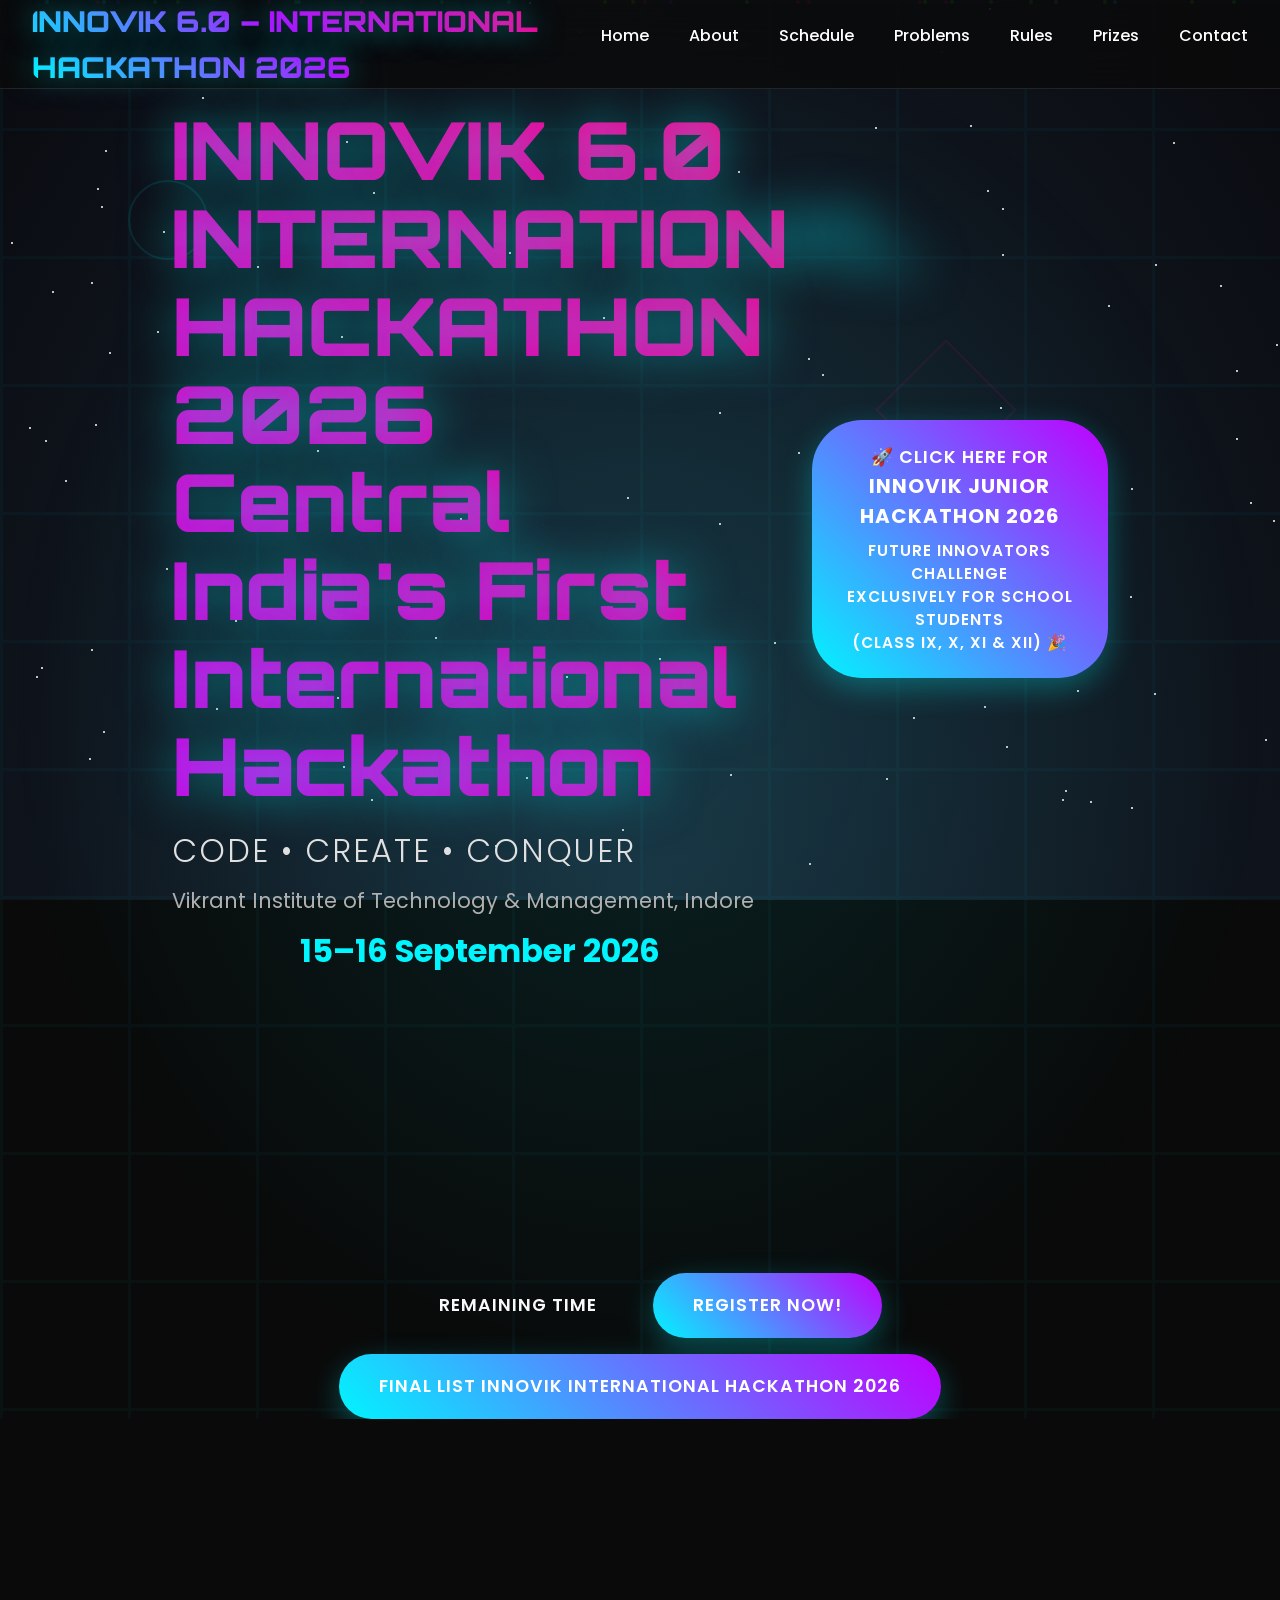
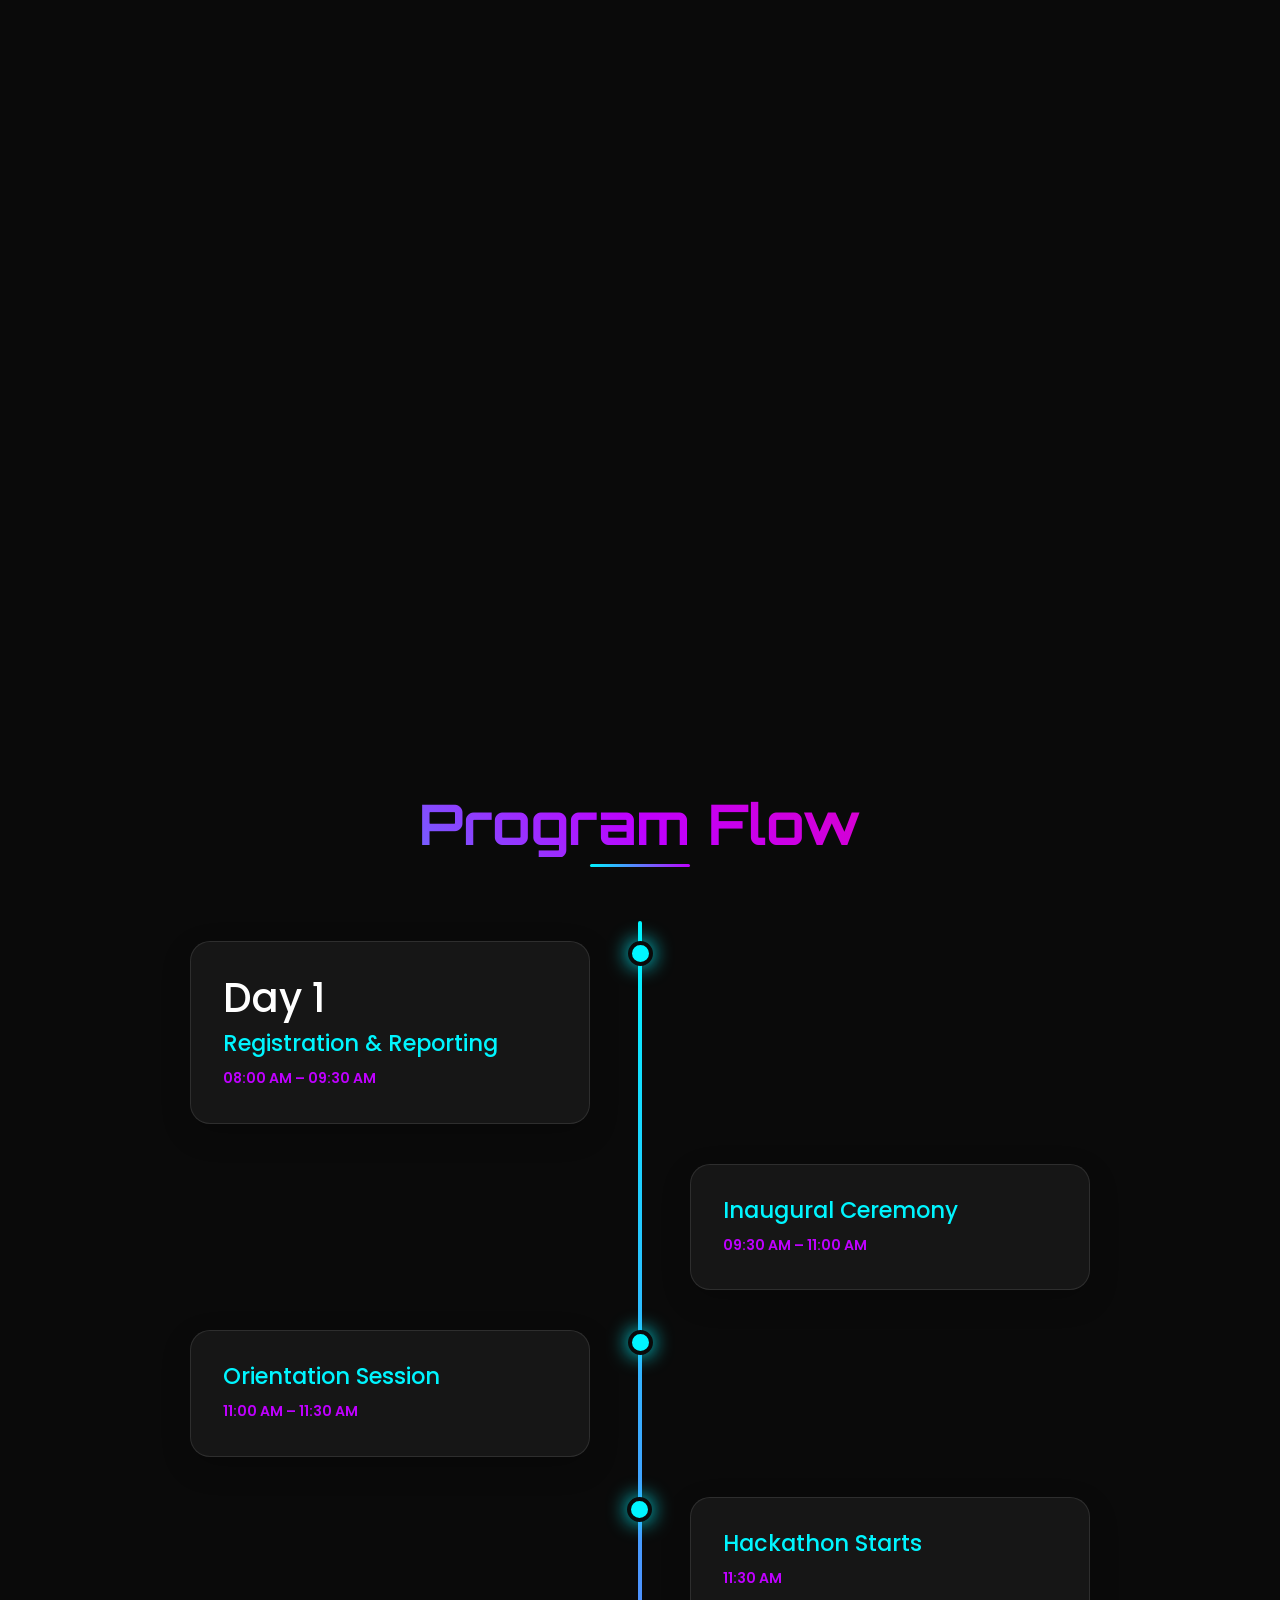
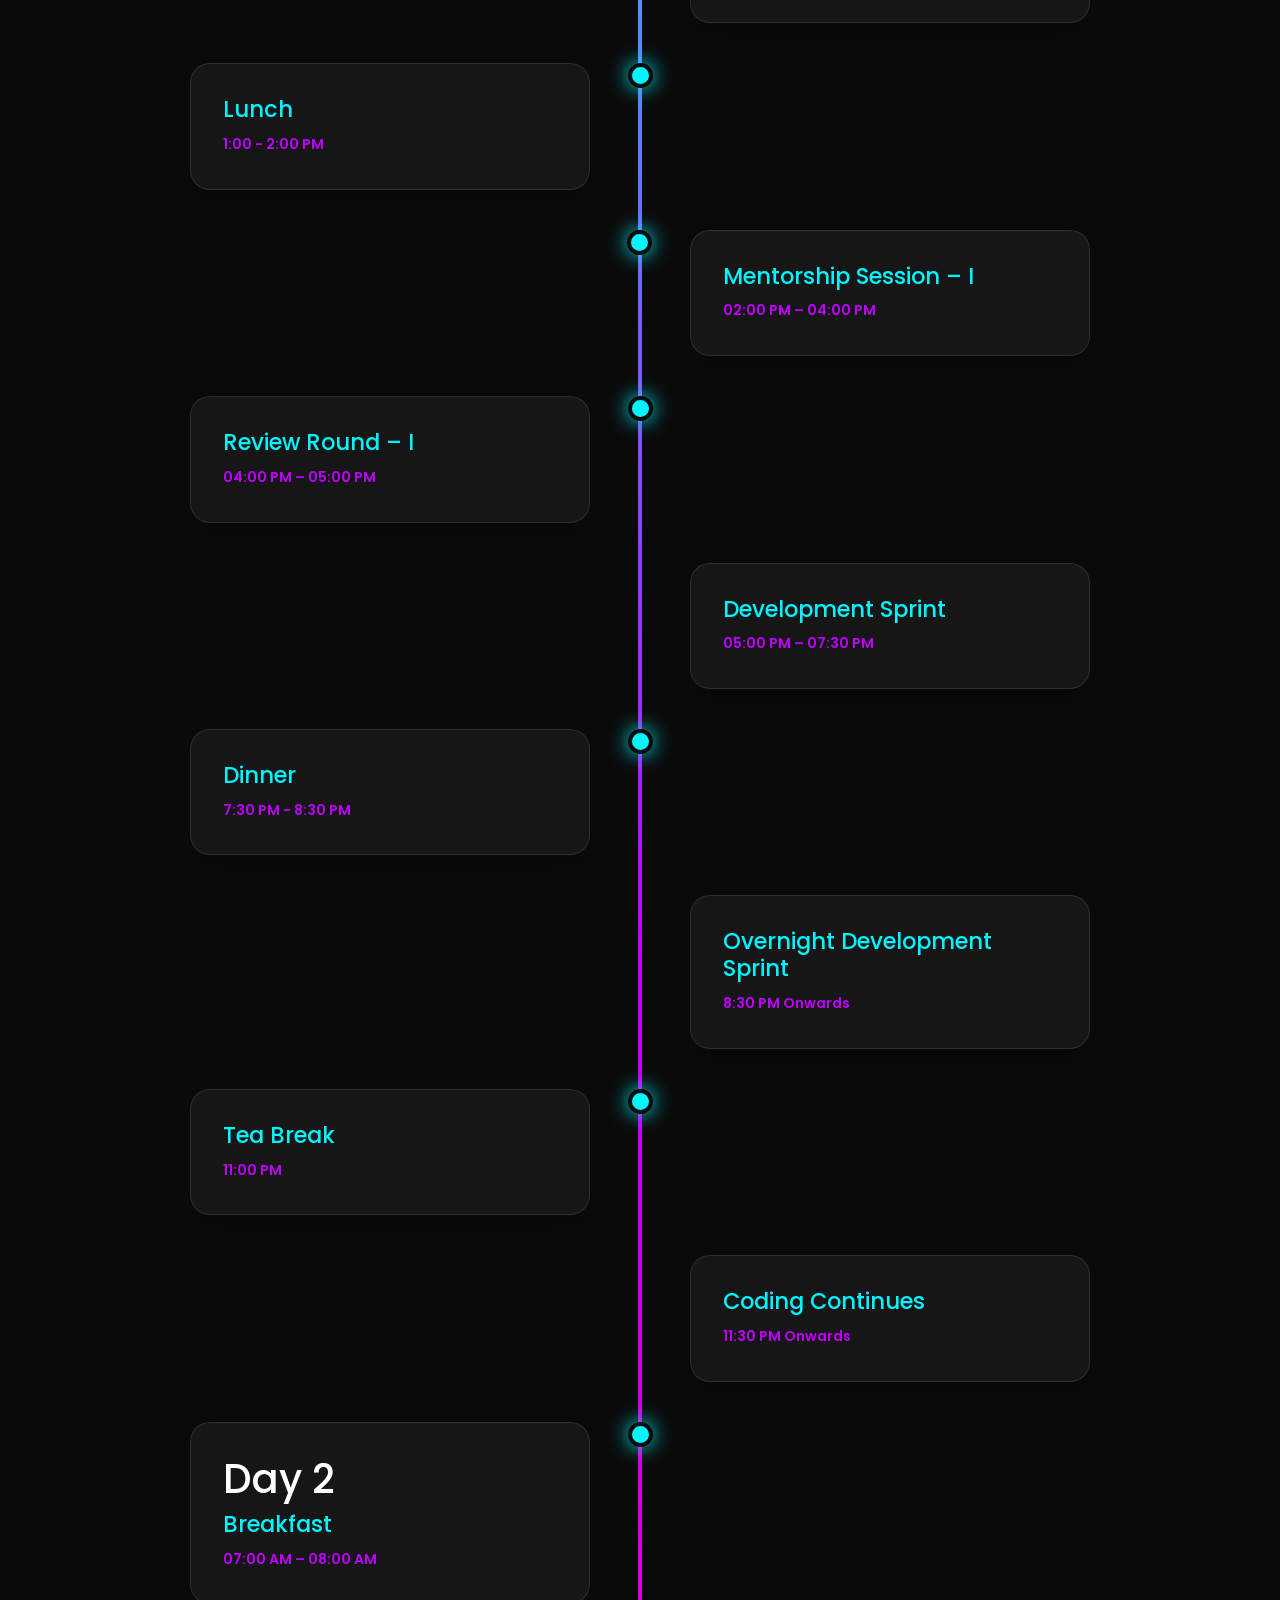
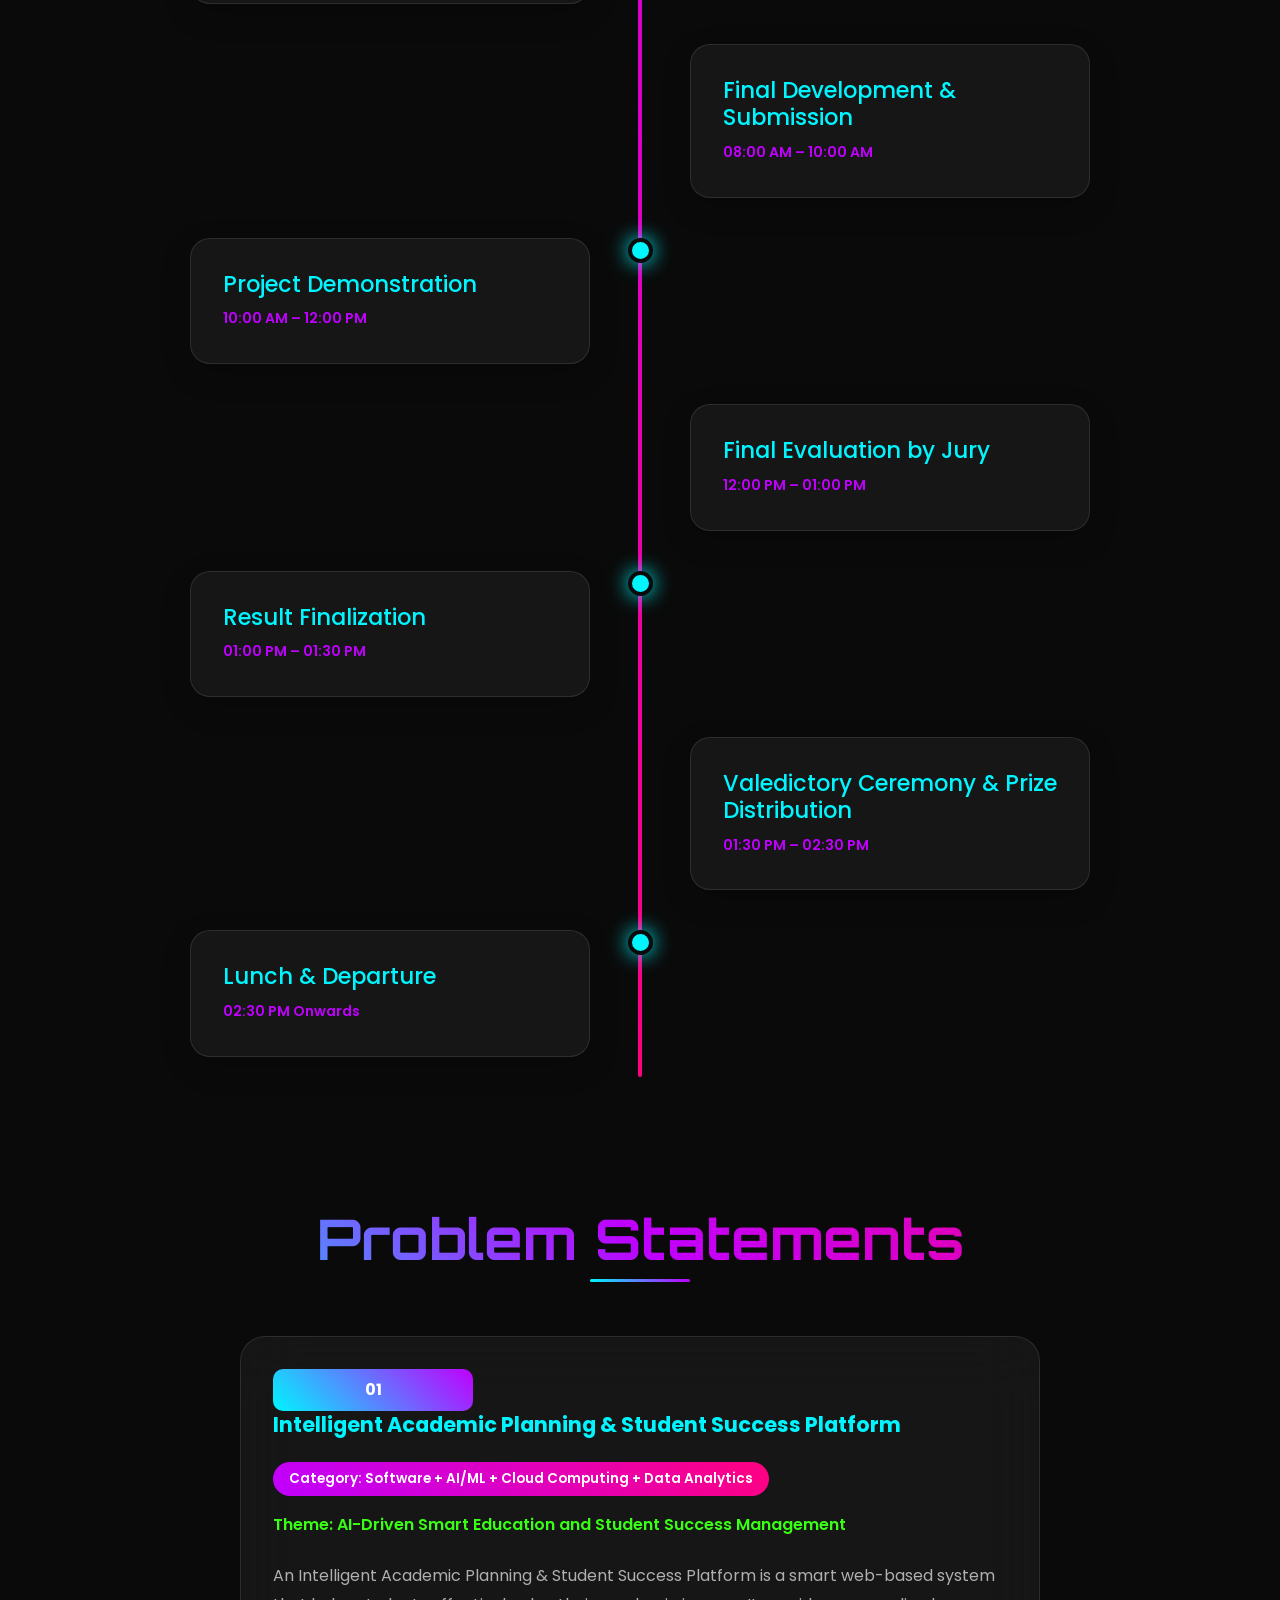
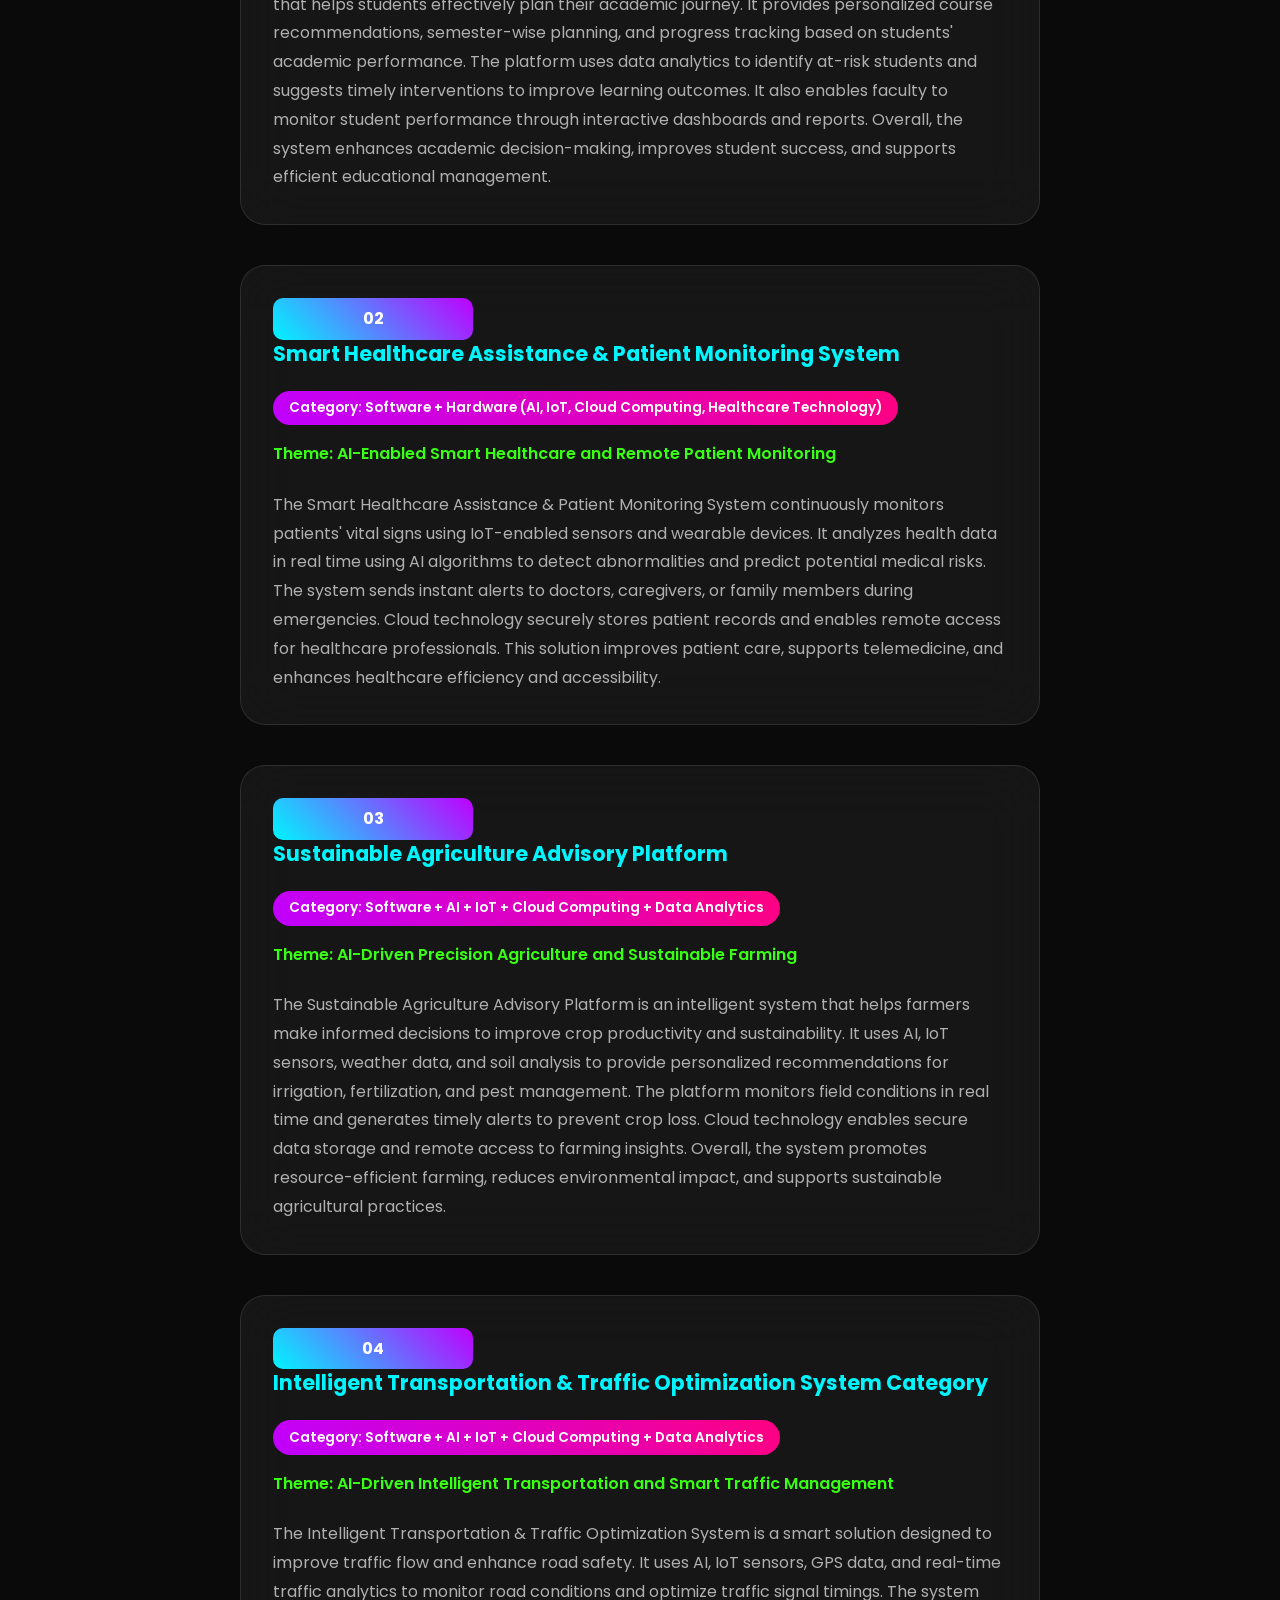
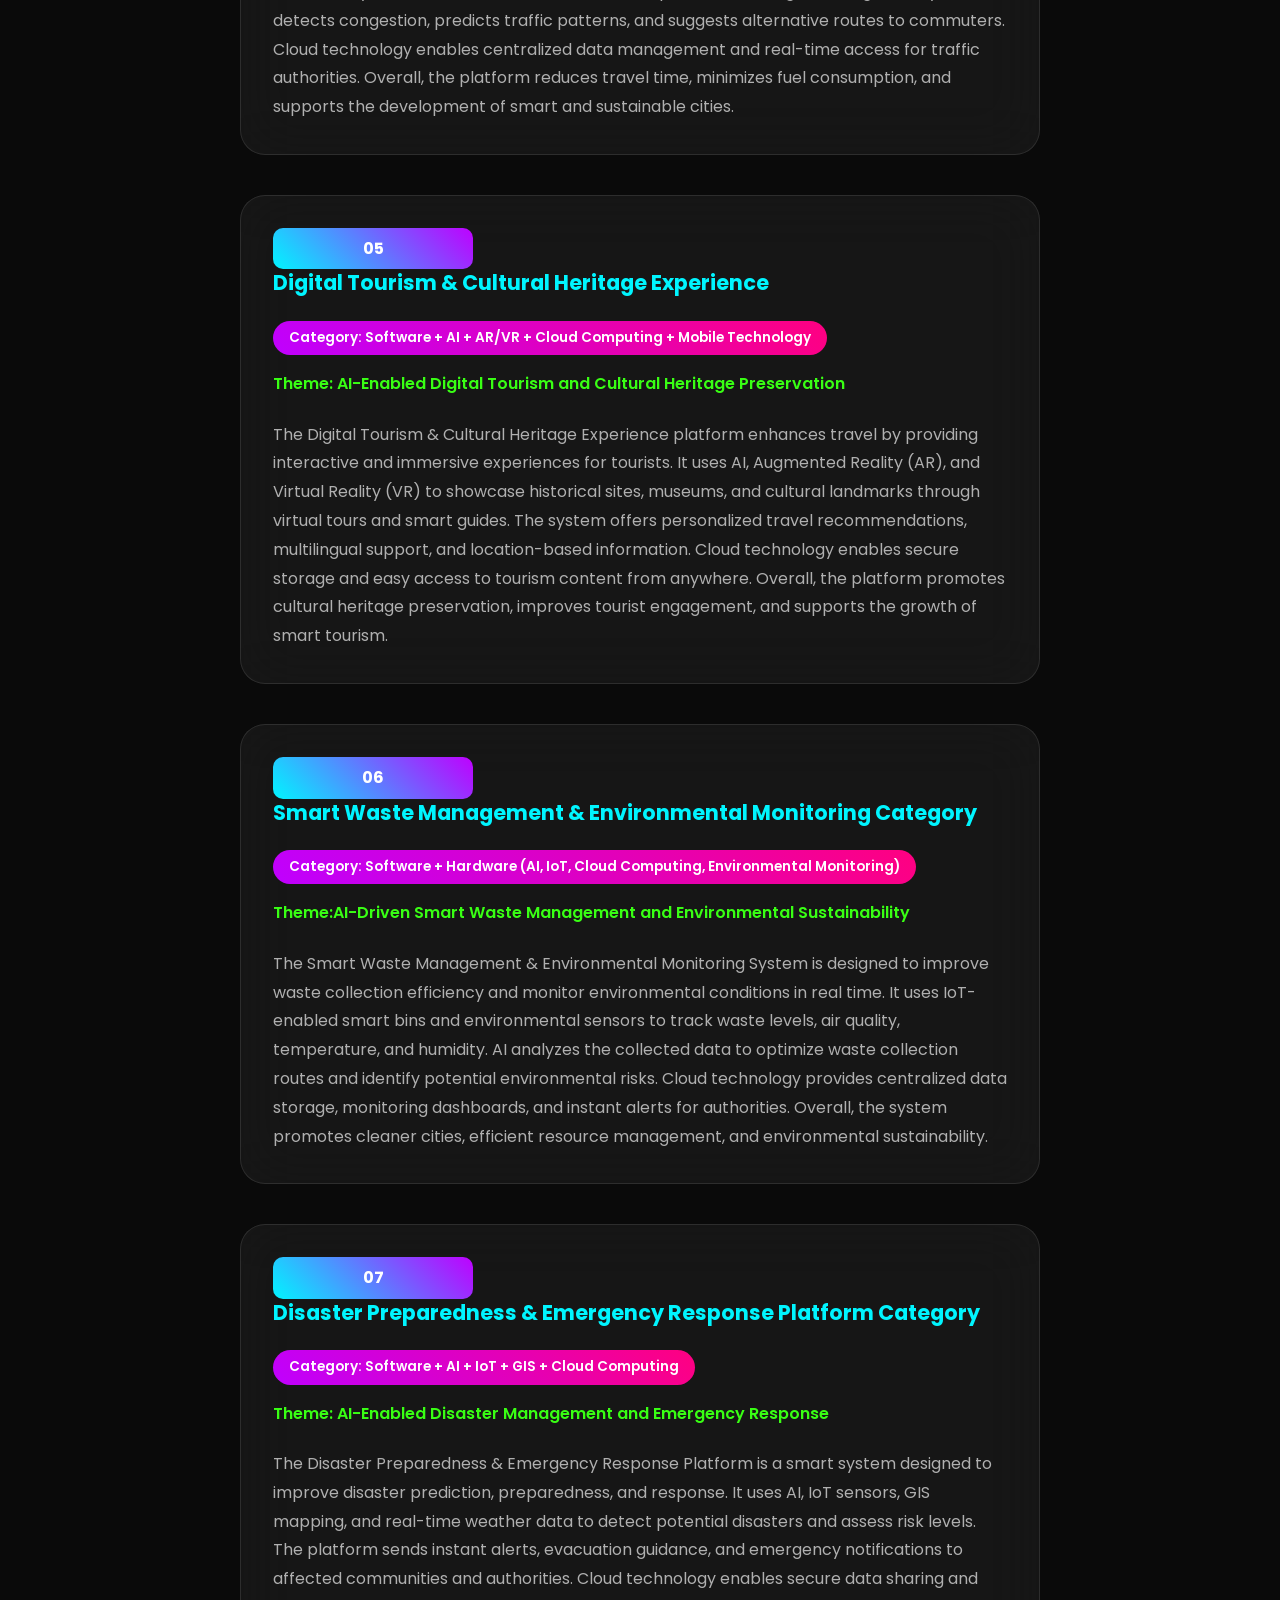
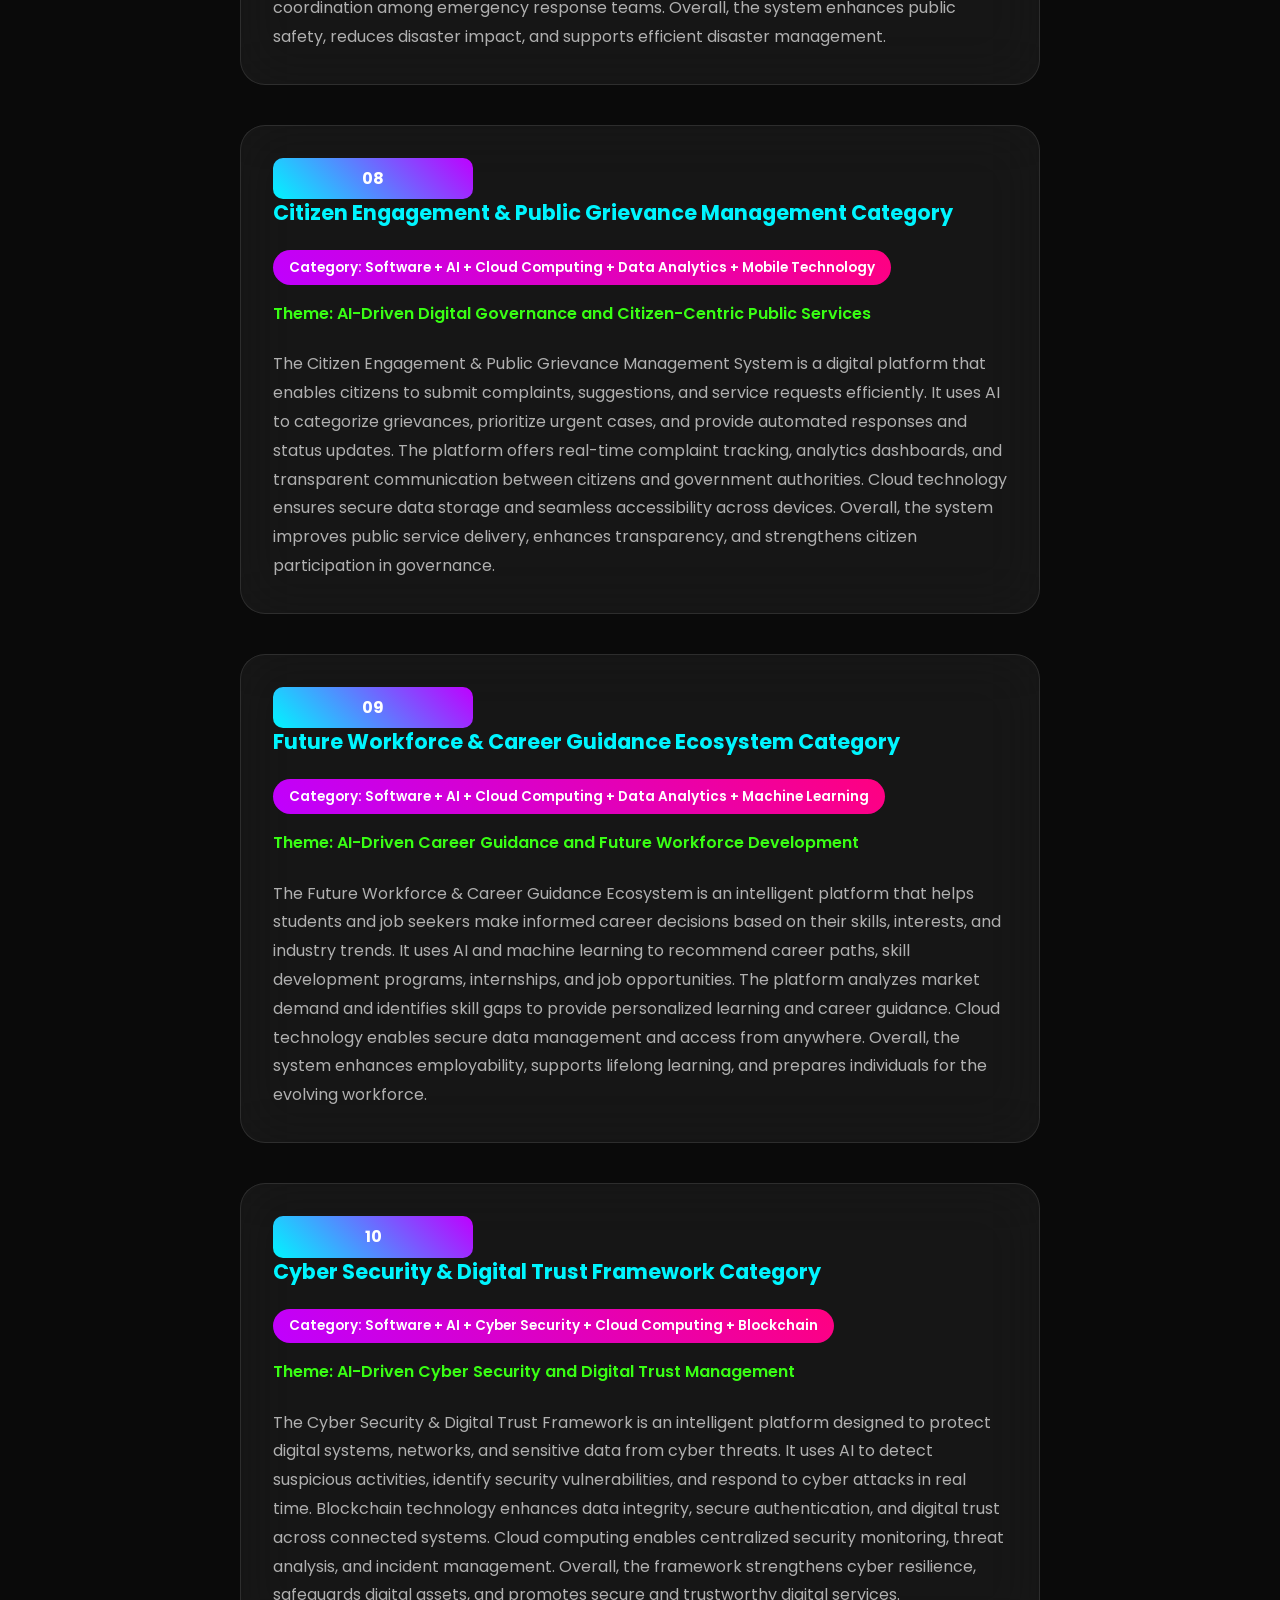
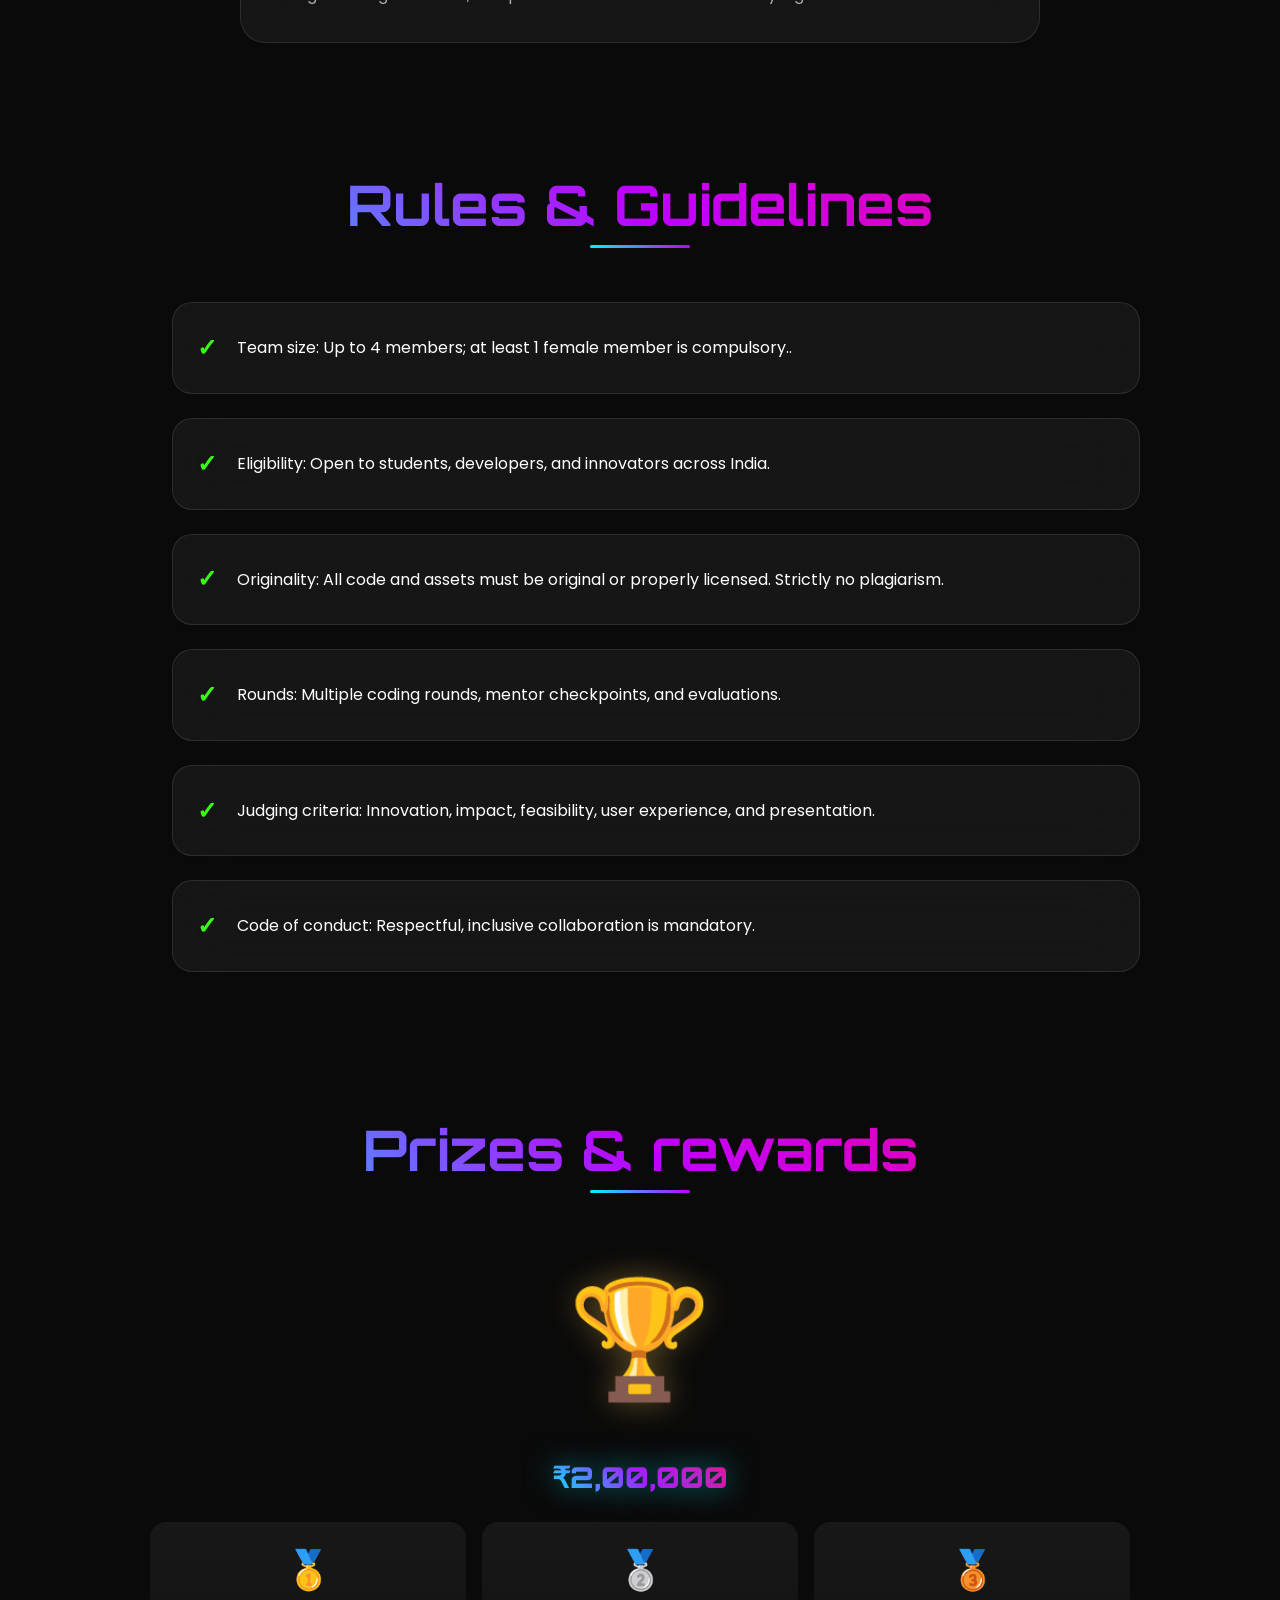
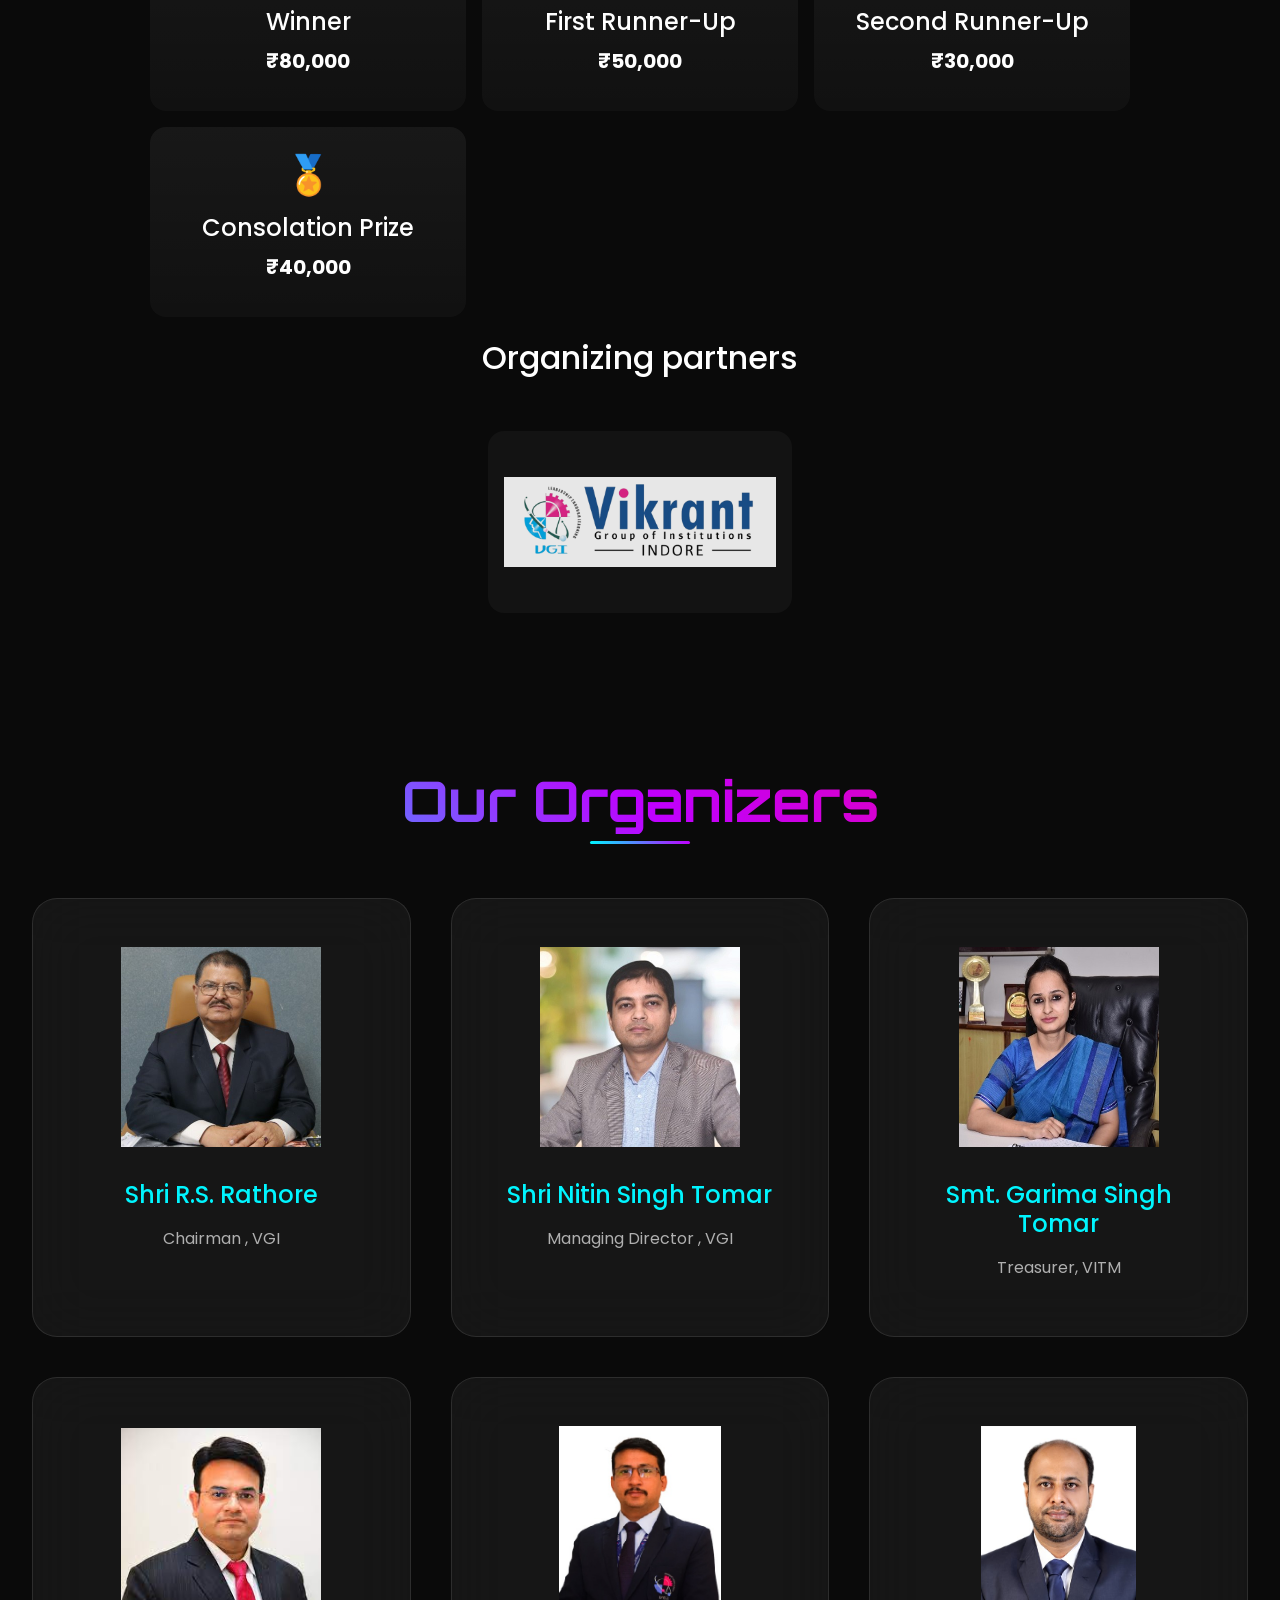
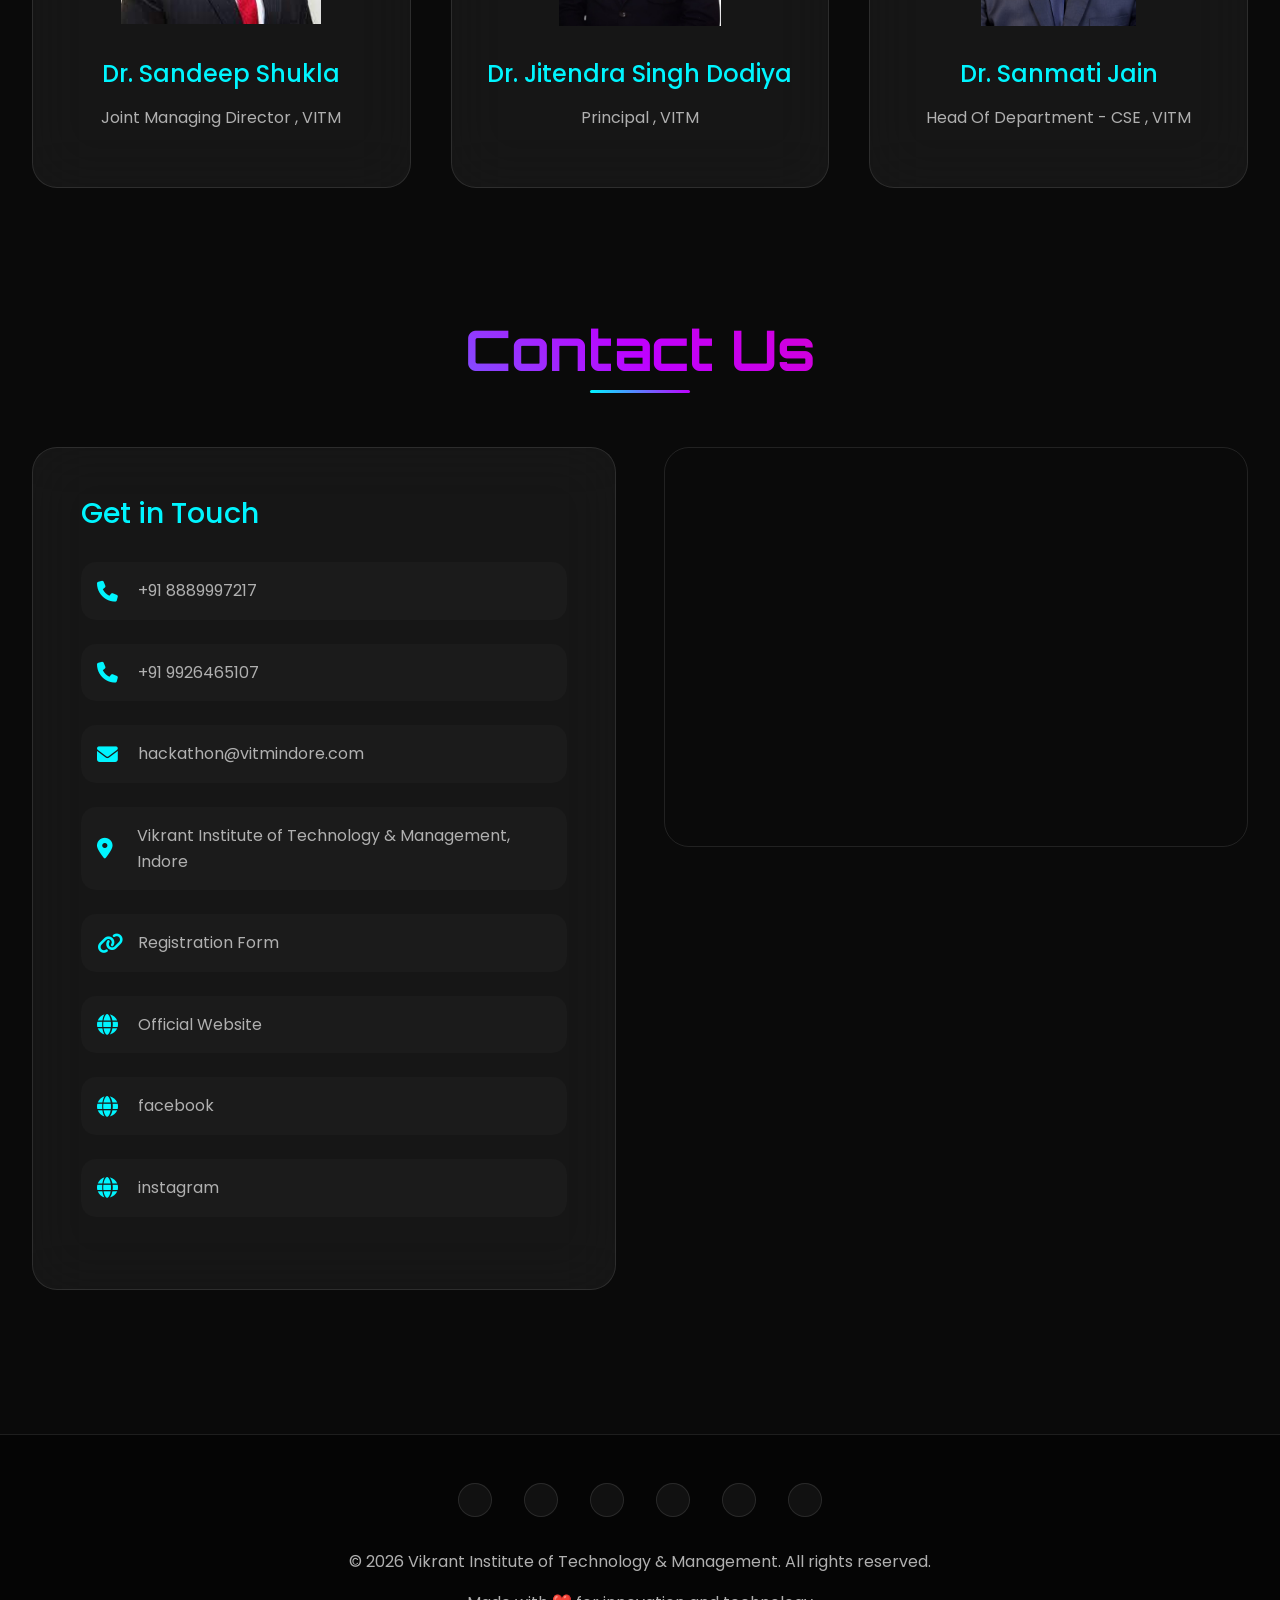
==== commit d8207cae: "Update index.html" ====
--- a/index.html
+++ b/index.html
@@ -1709,20 +1709,7 @@
                     </a>
 
                 </div>
-                 <div class="col-lg-4 d-flex justify-content-center">
-
-                    <a href="./junior_hackathon_2026.html" target="_blank"
-                        class="btn btn-primary btn-lg magnetic w-100 px-4 py-4" style="max-width:420px;">
-
-                        🚀 Click Here for <br>
-
-                        <span class="fw-bold fs-5">
-                           FINAL LIST INNOVIK INTERNATIONAL HACKATHON 2026
-                        </span>
-                        <br>
-                    </a>
-
-                </div>
+
             </div>
 
             <!-- Countdown -->
@@ -1759,6 +1746,9 @@
 
                 <a href="https://forms.gle/nBespXoUn4PGBpcW9" target="_blank" class="btn btn-primary btn-lg magnetic">
                     Register Now!
+                </a>
+                <a href="https://forms.gle/nBespXoUn4PGBpcW9" target="_blank" class="btn btn-primary btn-lg magnetic">
+                    FINAL LIST INNOVIK INTERNATIONAL HACKATHON 2026
                 </a>
 
             </div>
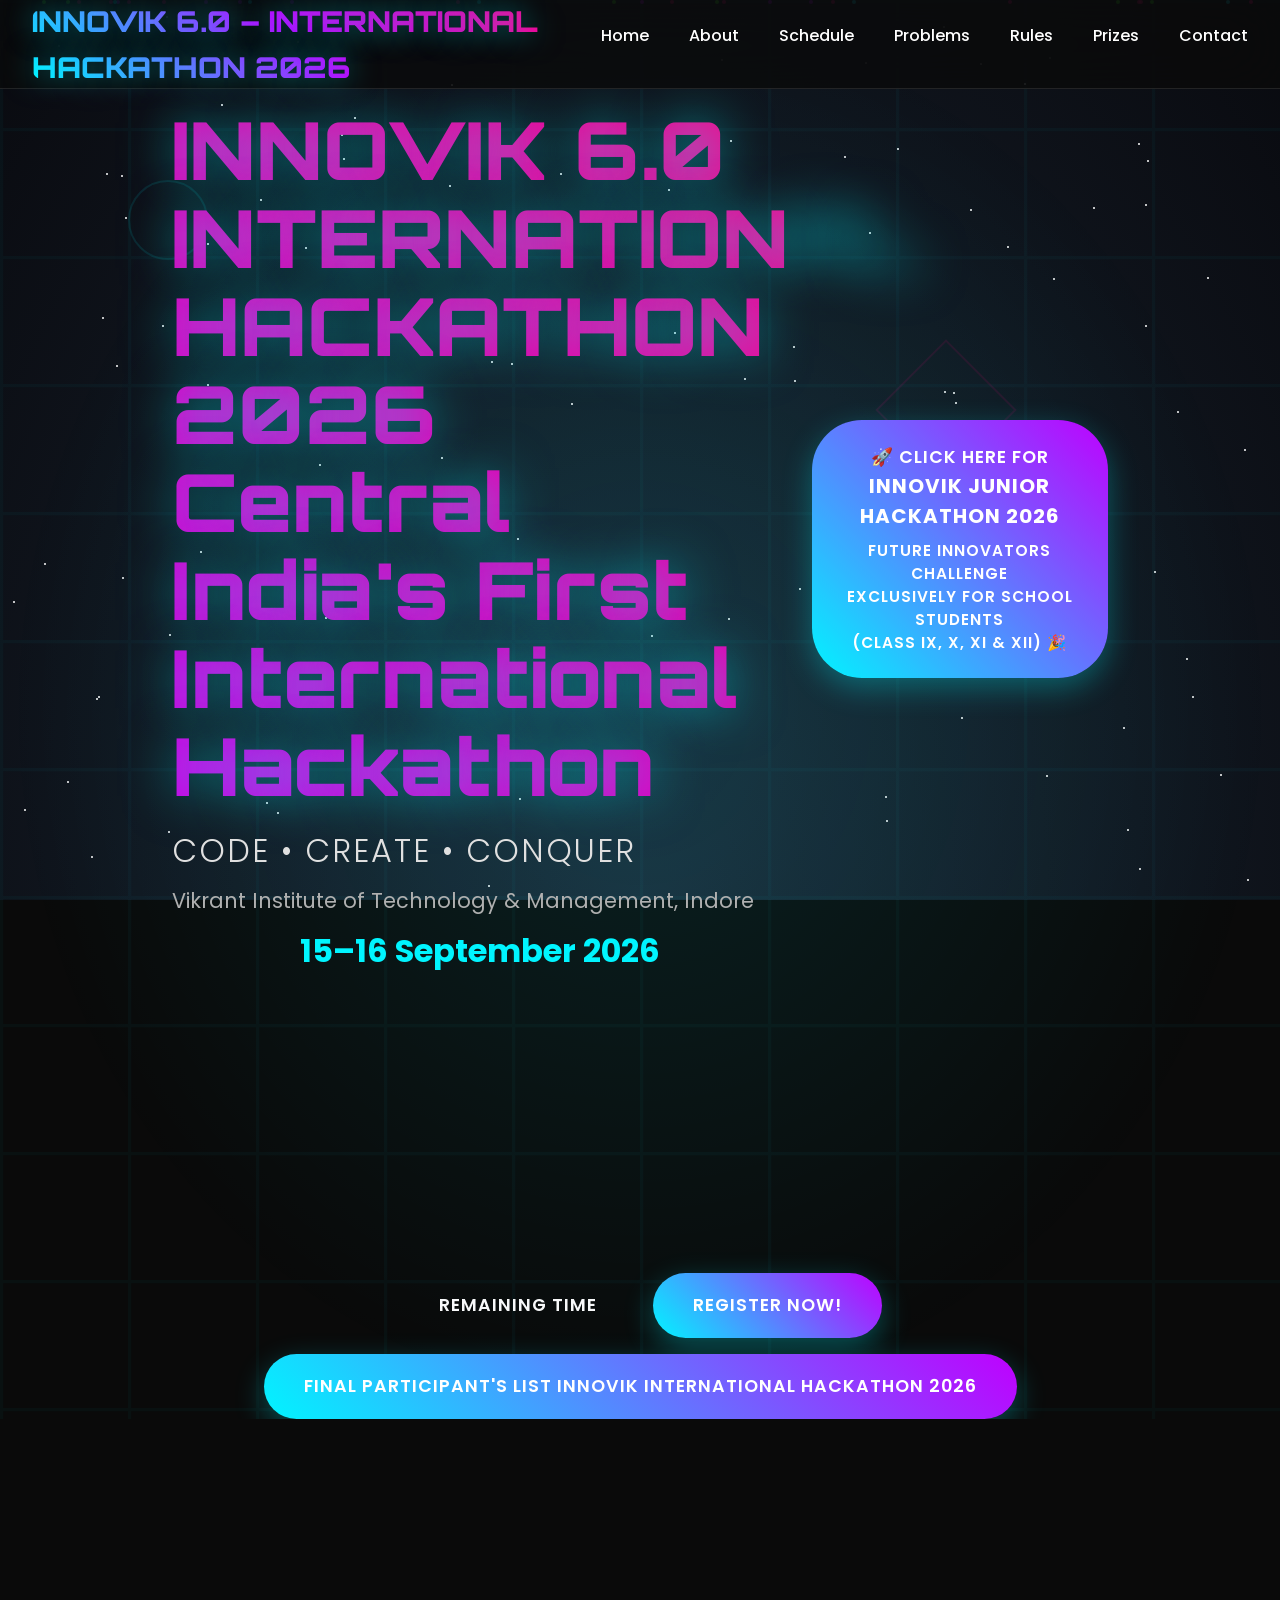
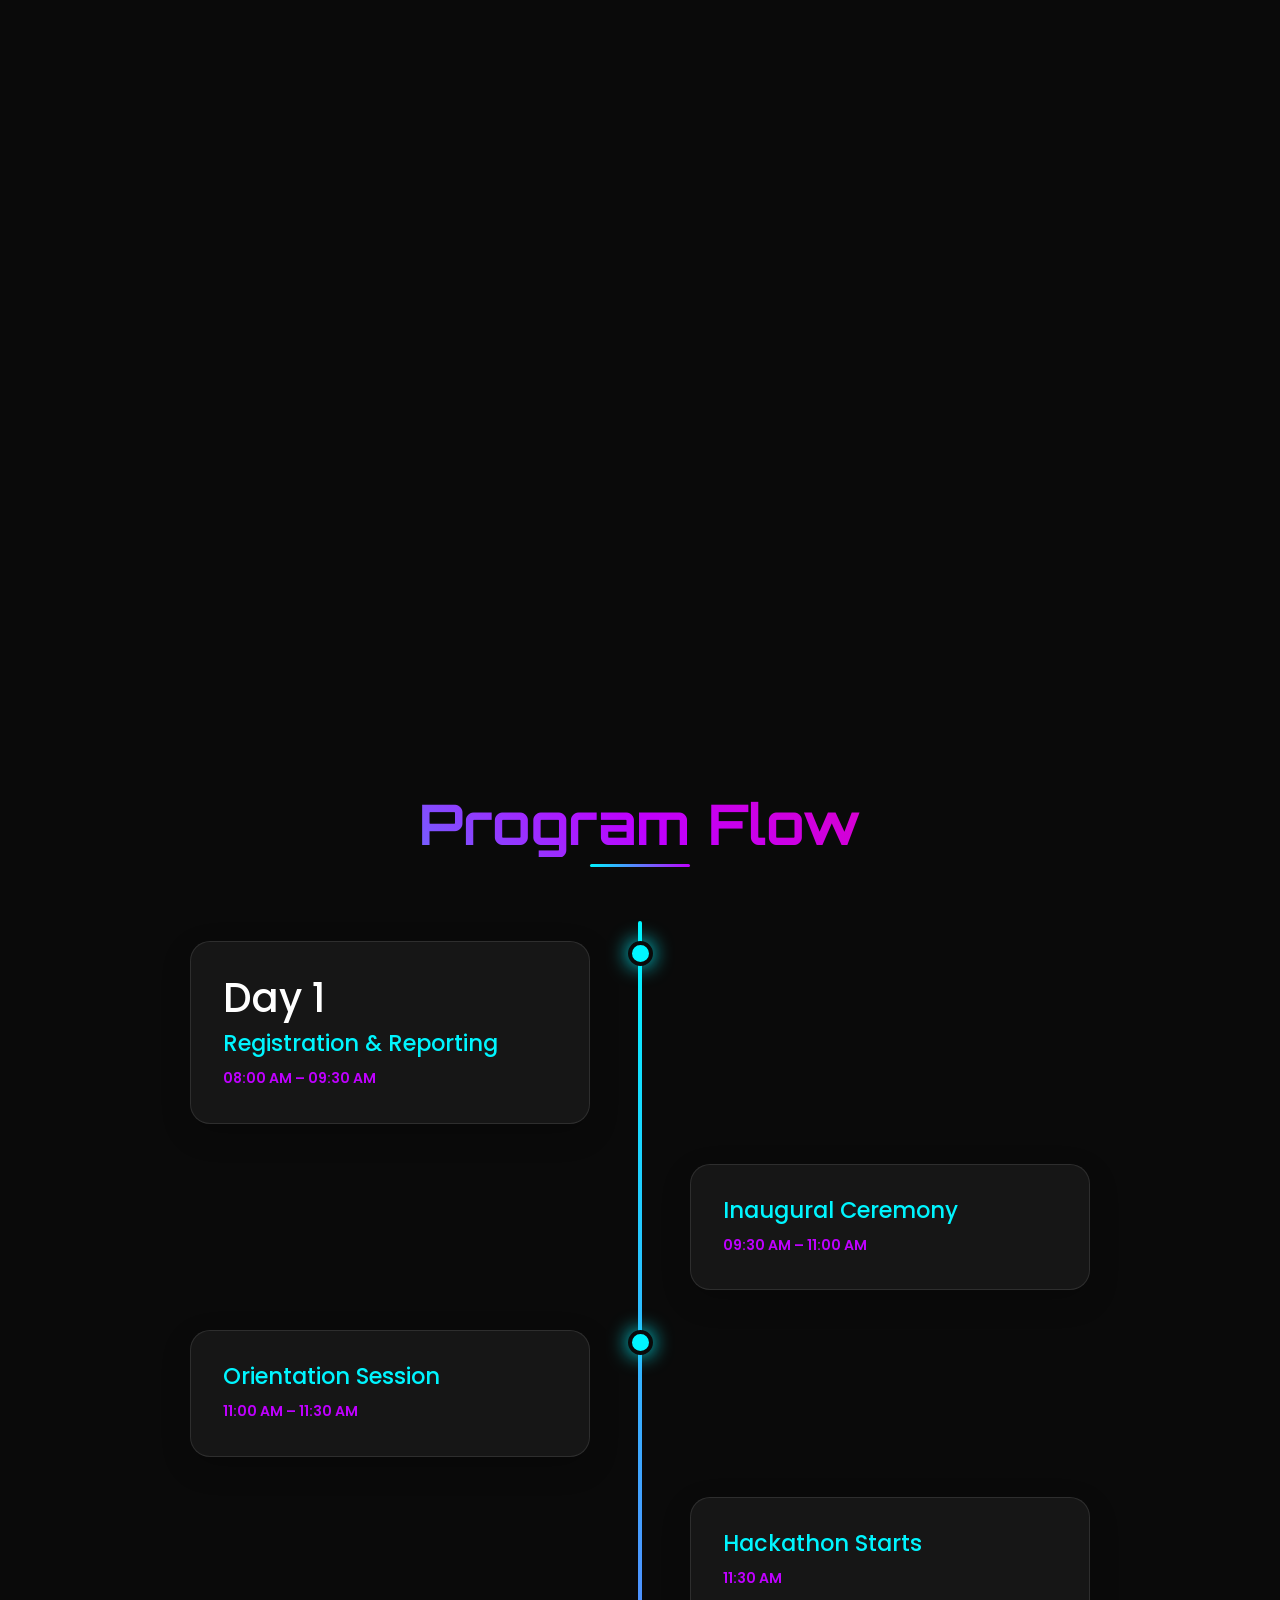
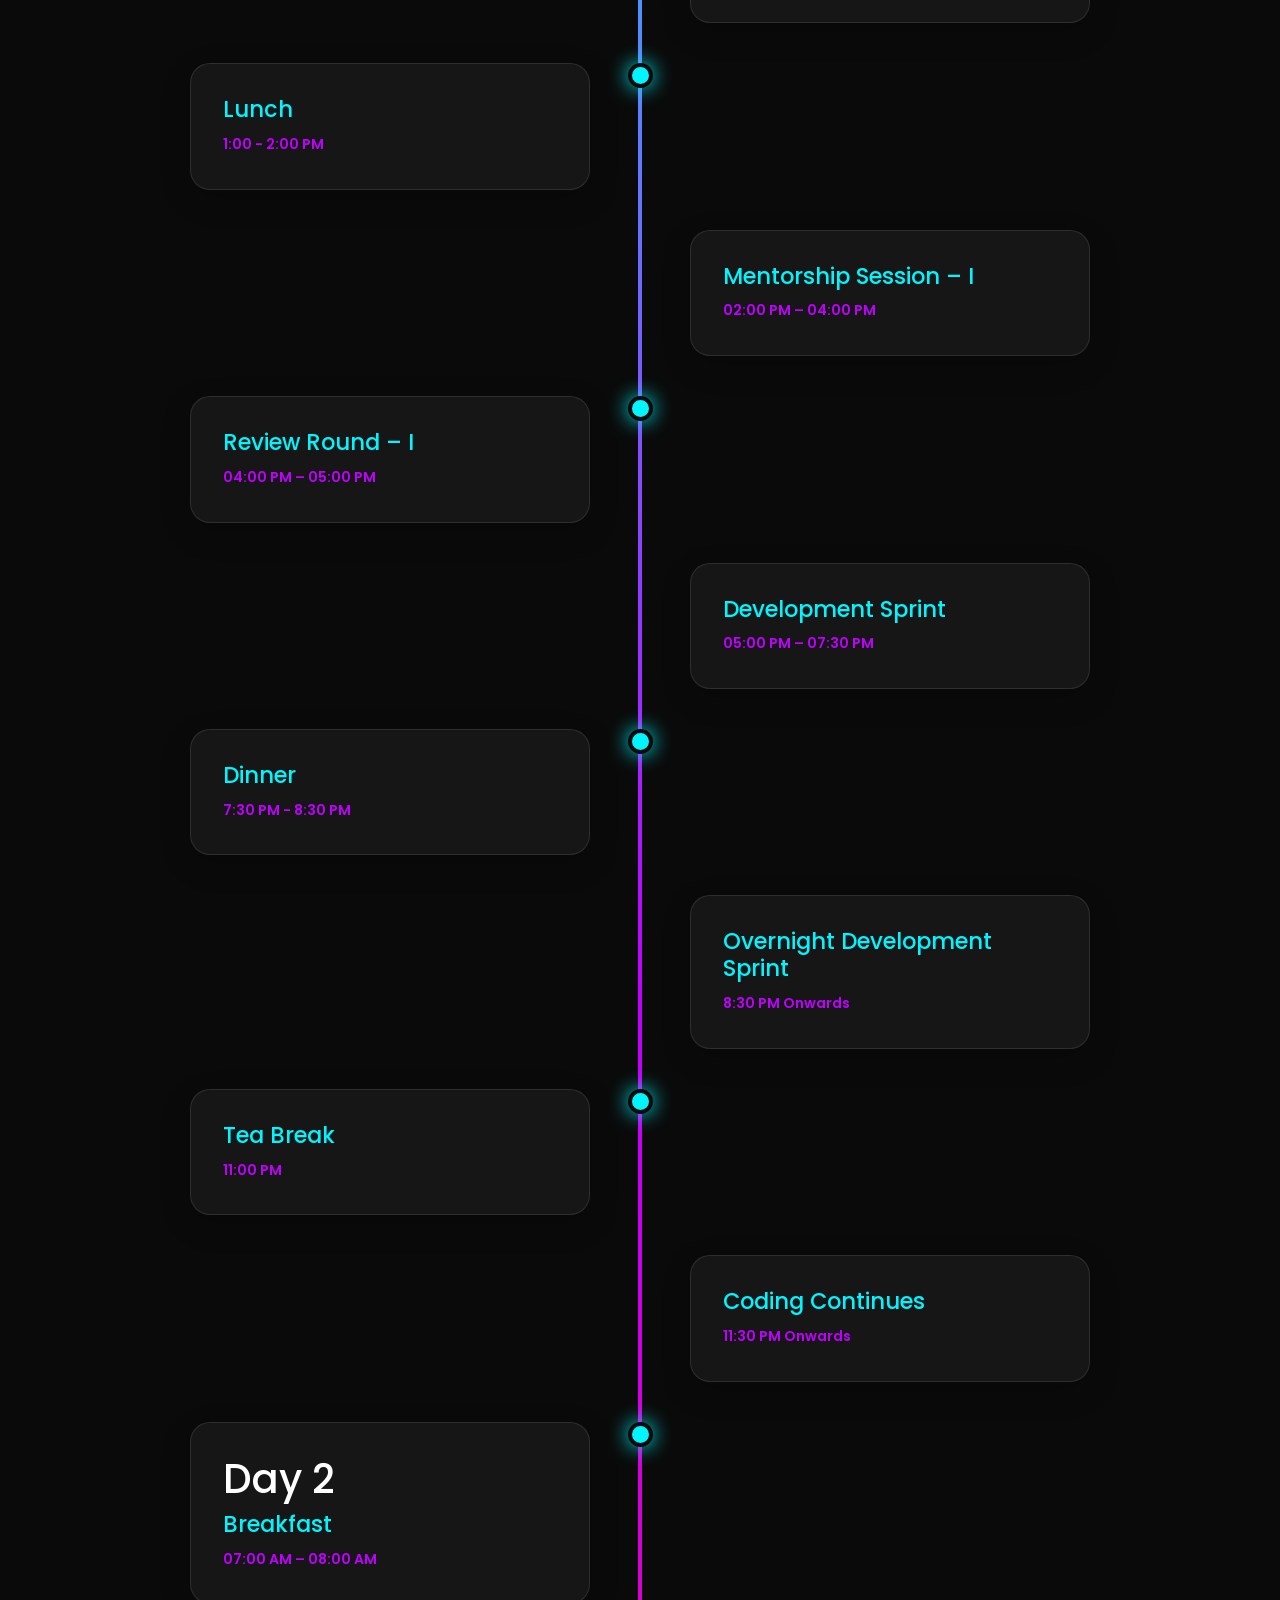
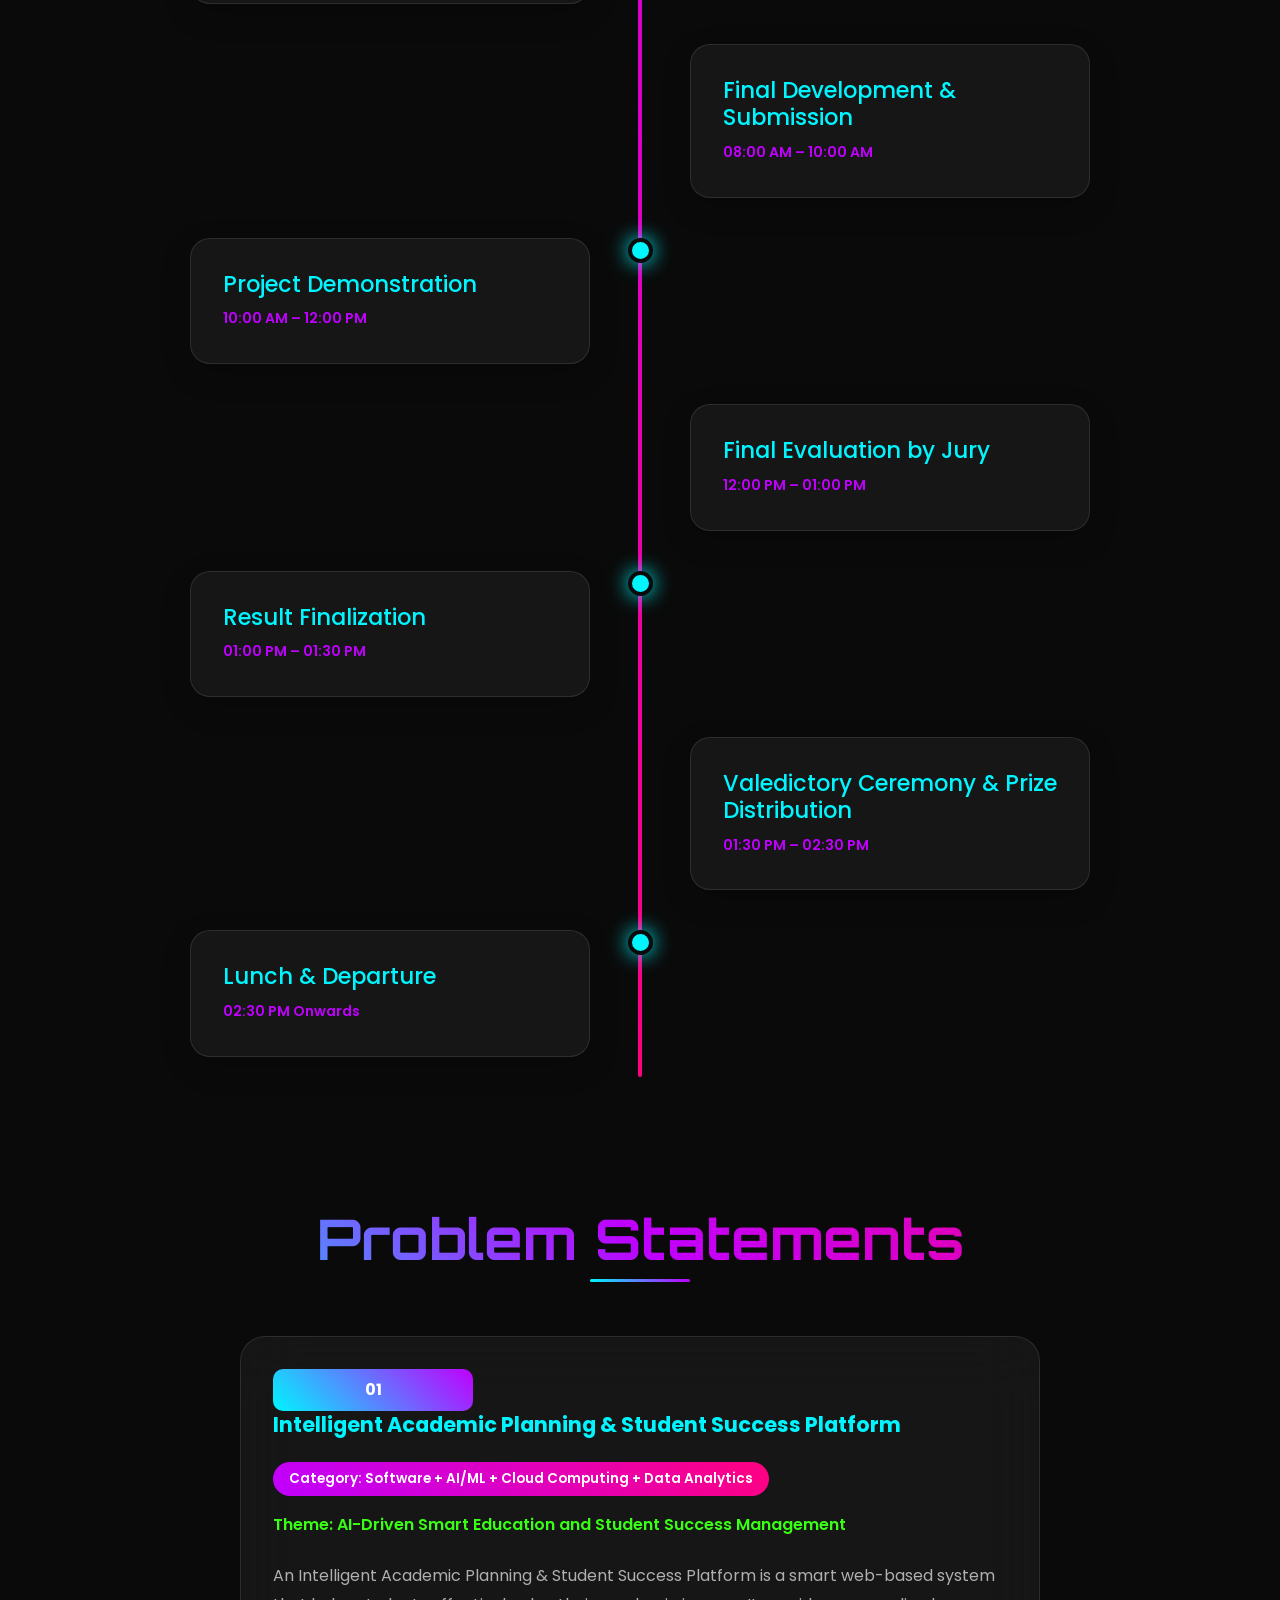
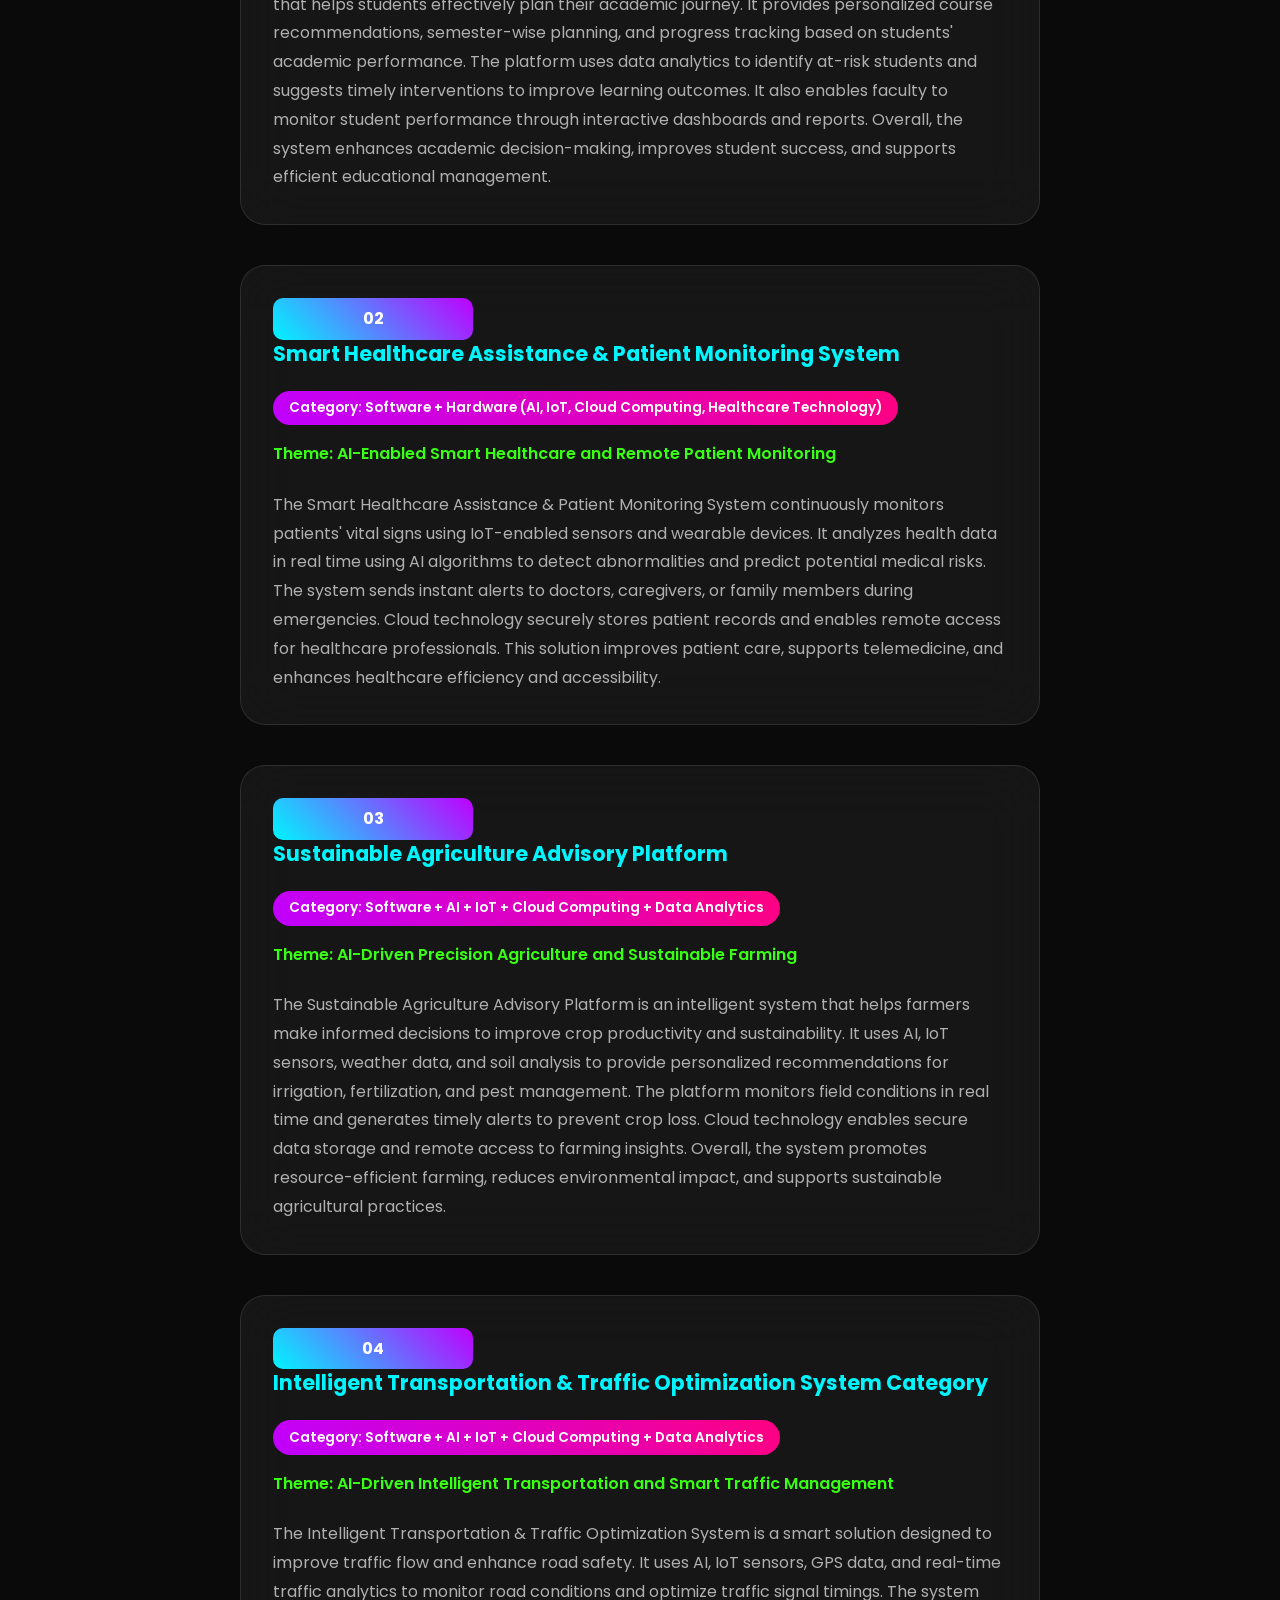
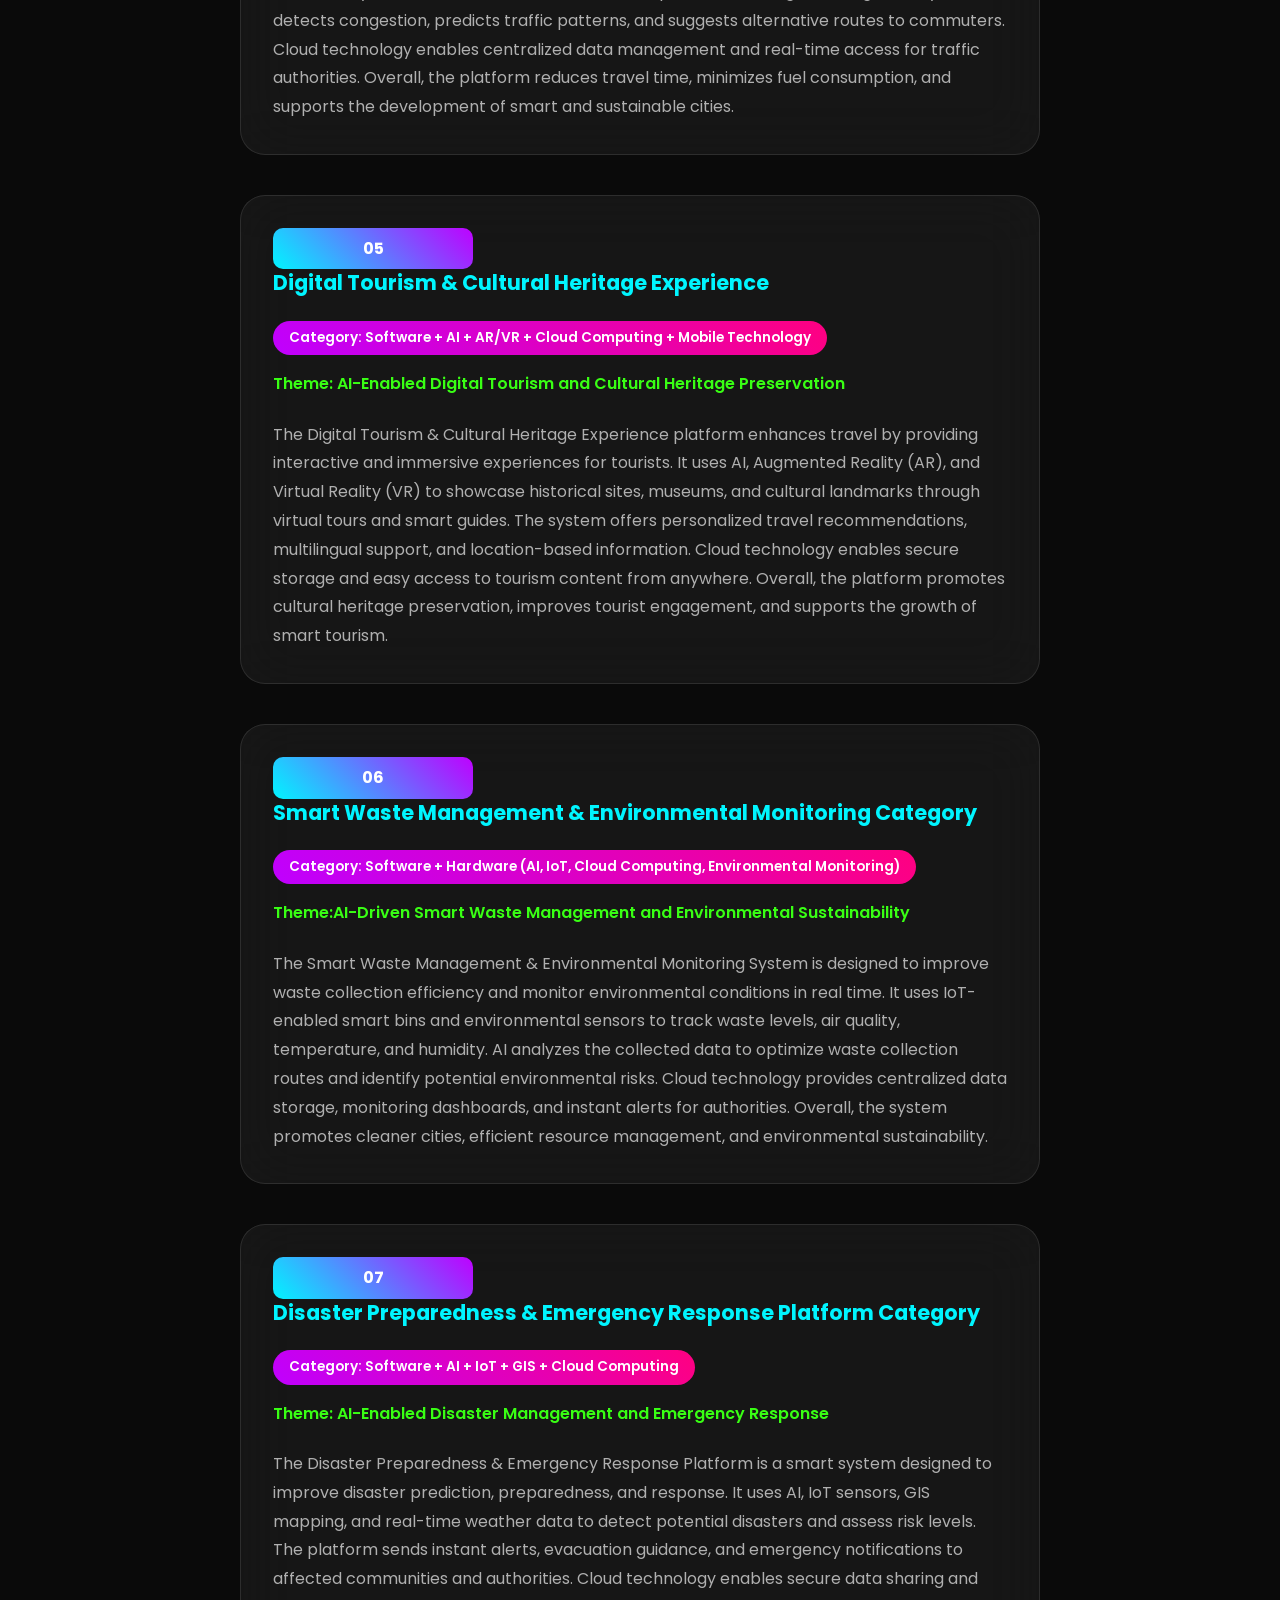
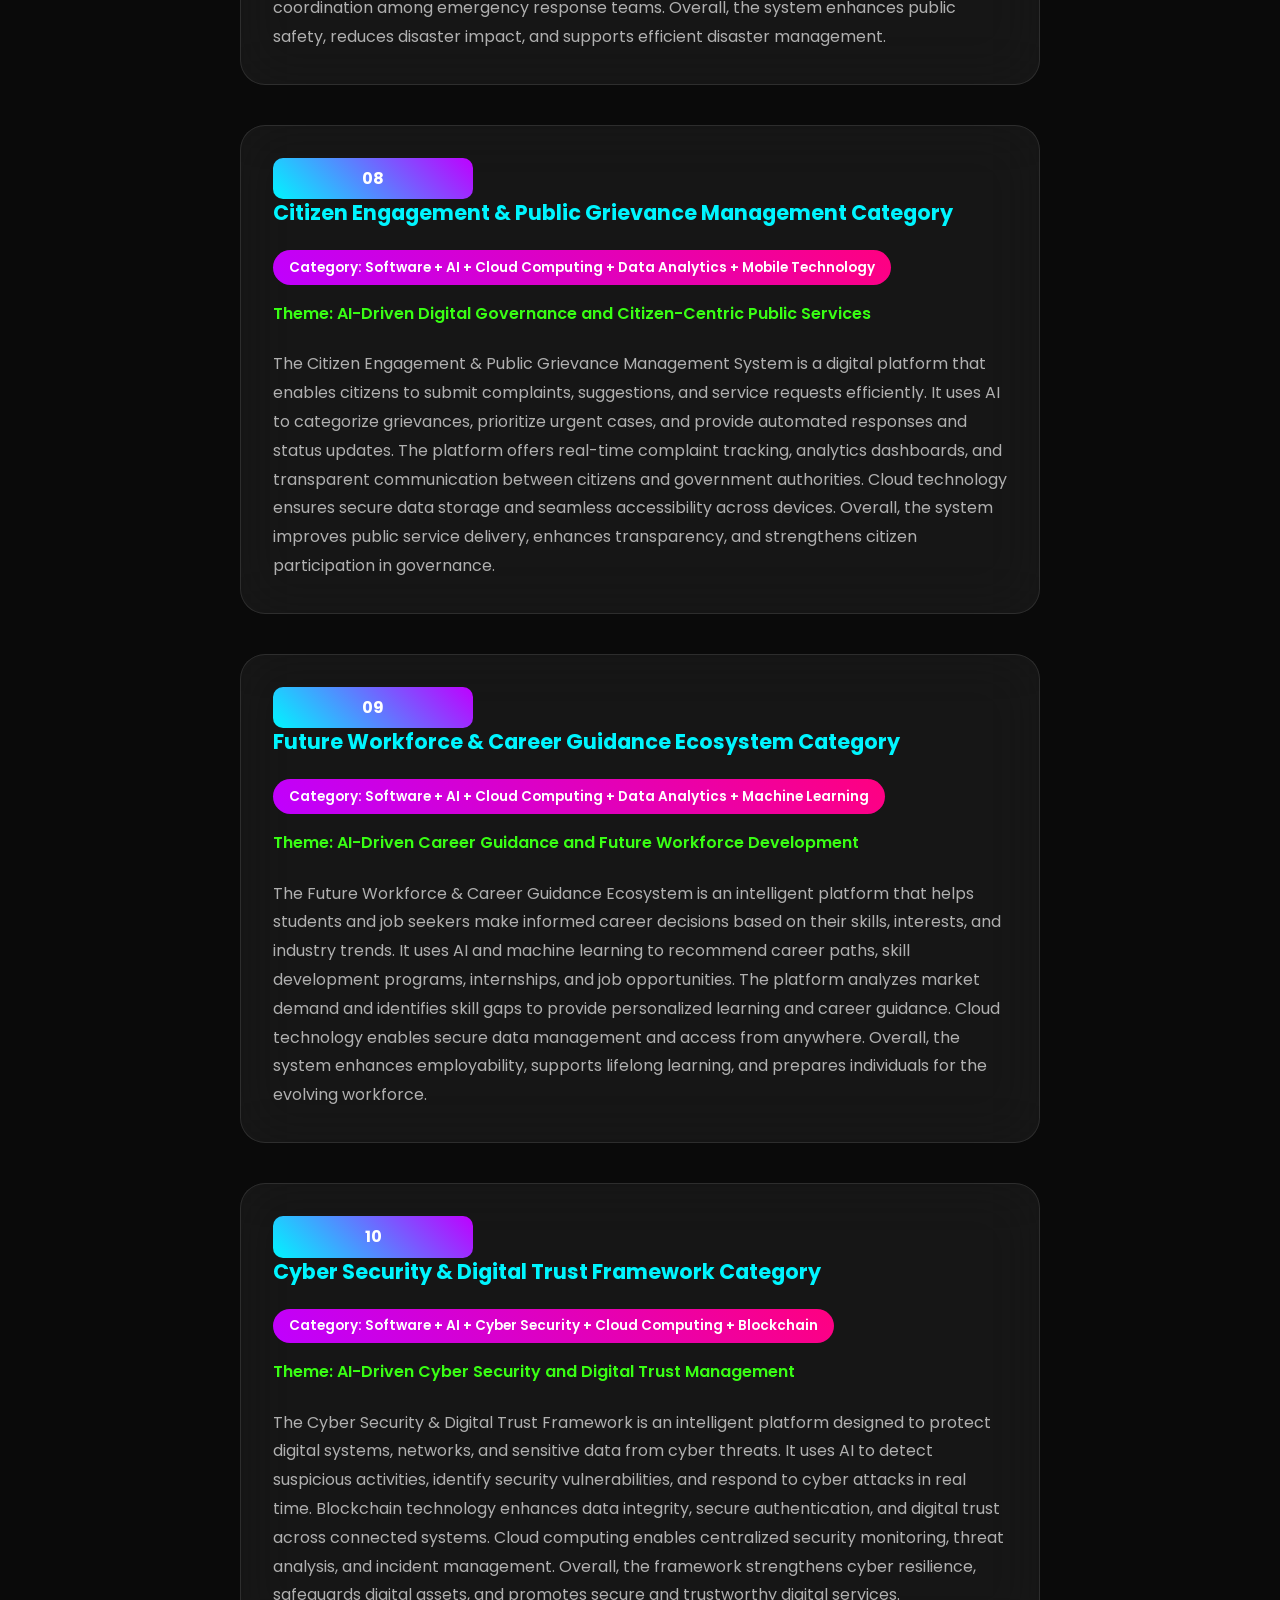
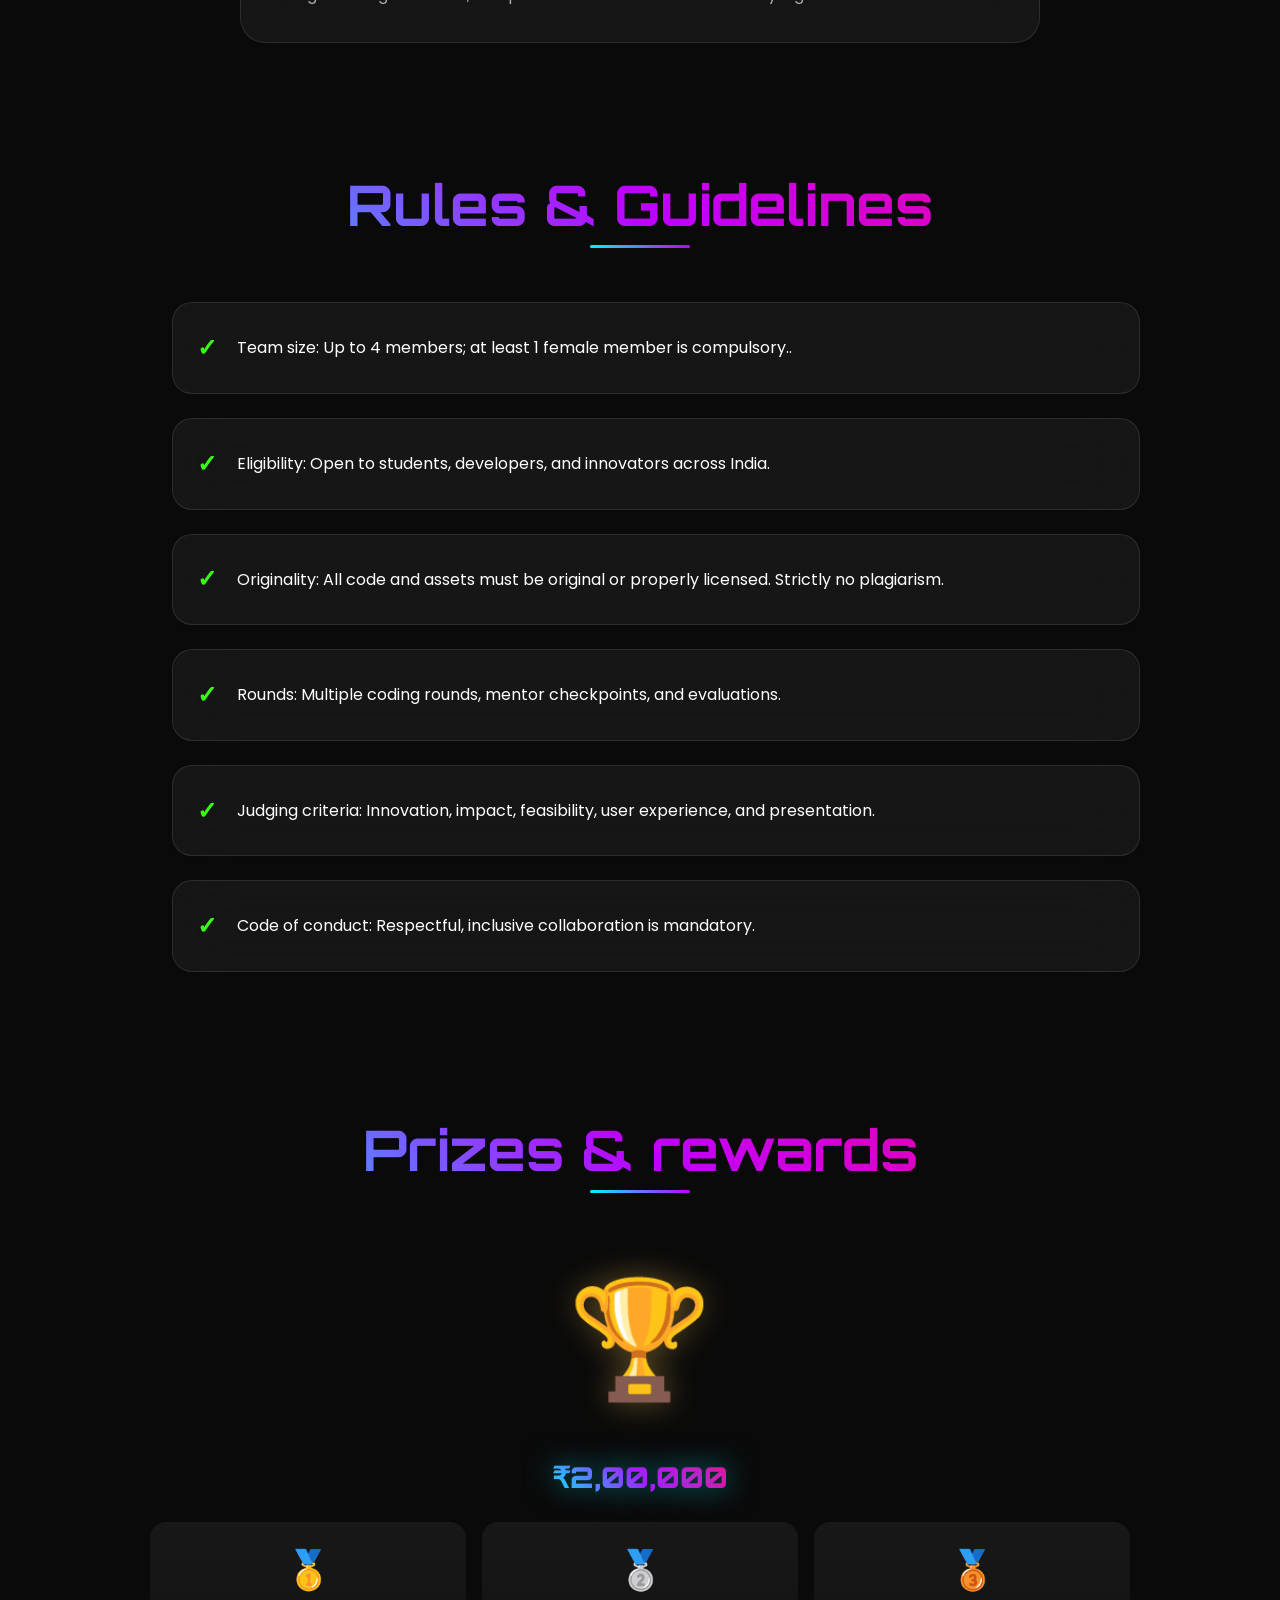
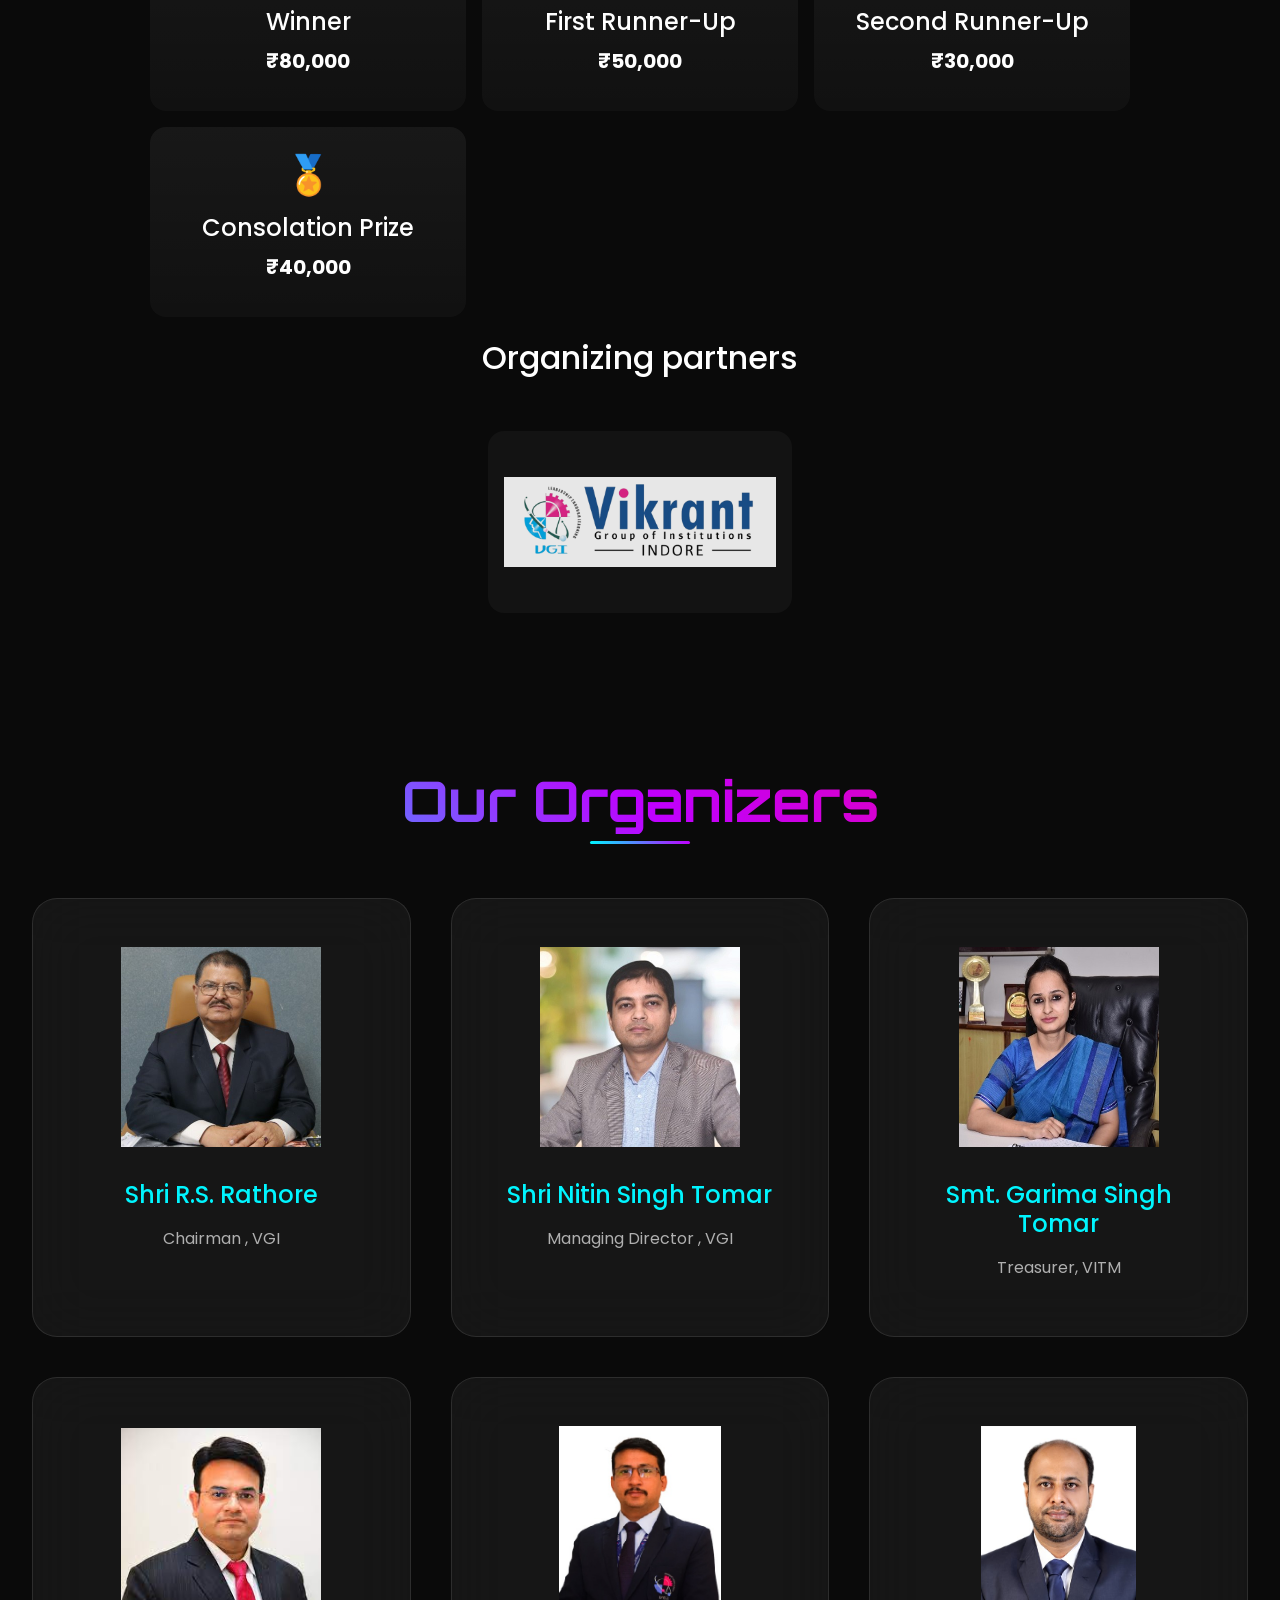
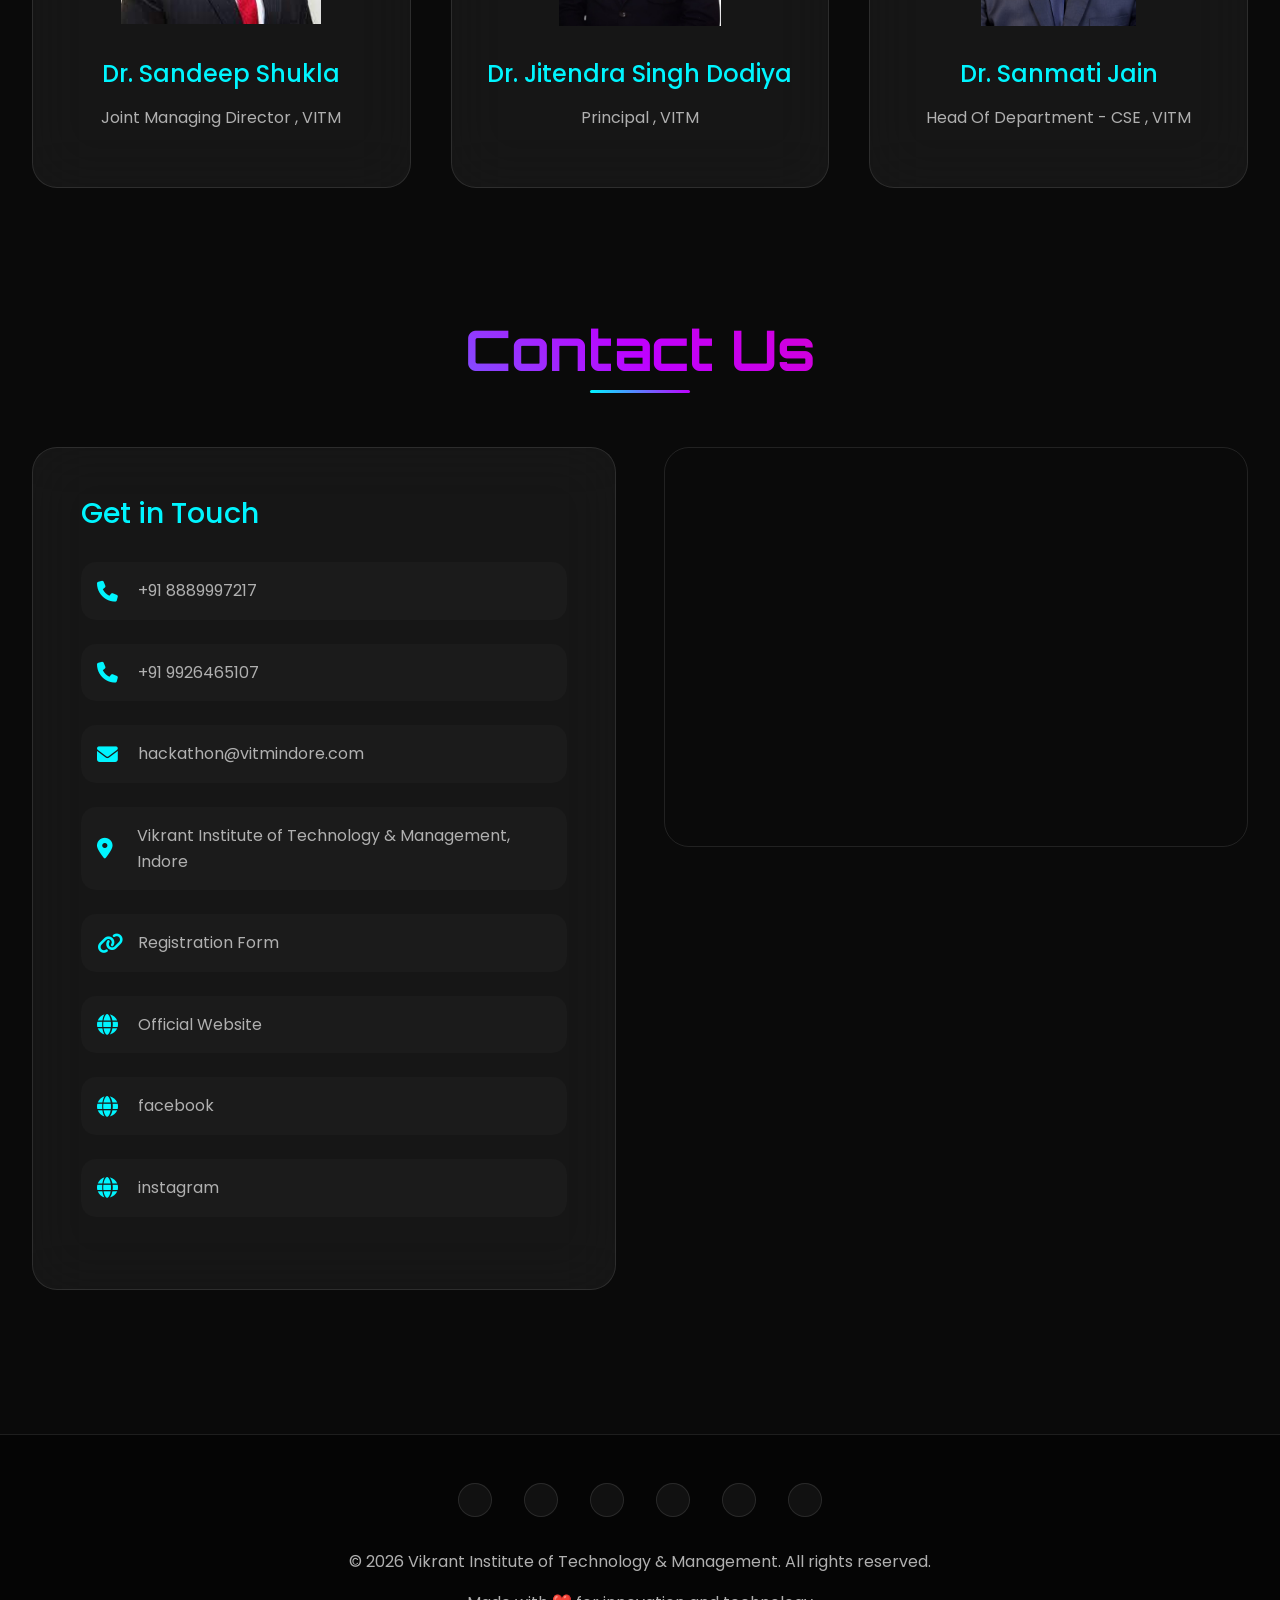
==== commit 85dd3024: "Update index.html" ====
--- a/index.html
+++ b/index.html
@@ -1747,10 +1747,9 @@
                 <a href="https://forms.gle/nBespXoUn4PGBpcW9" target="_blank" class="btn btn-primary btn-lg magnetic">
                     Register Now!
                 </a>
-                <a href="https://forms.gle/nBespXoUn4PGBpcW9" target="_blank" class="btn btn-primary btn-lg magnetic">
-                    FINAL LIST INNOVIK INTERNATIONAL HACKATHON 2026
+                <a href="Final_List.pdf" target="_blank" class="btn btn-primary btn-lg magnetic">
+                    FINAL PARTICIPANT'S LIST INNOVIK INTERNATIONAL HACKATHON 2026
                 </a>
-
             </div>
 
         </div>
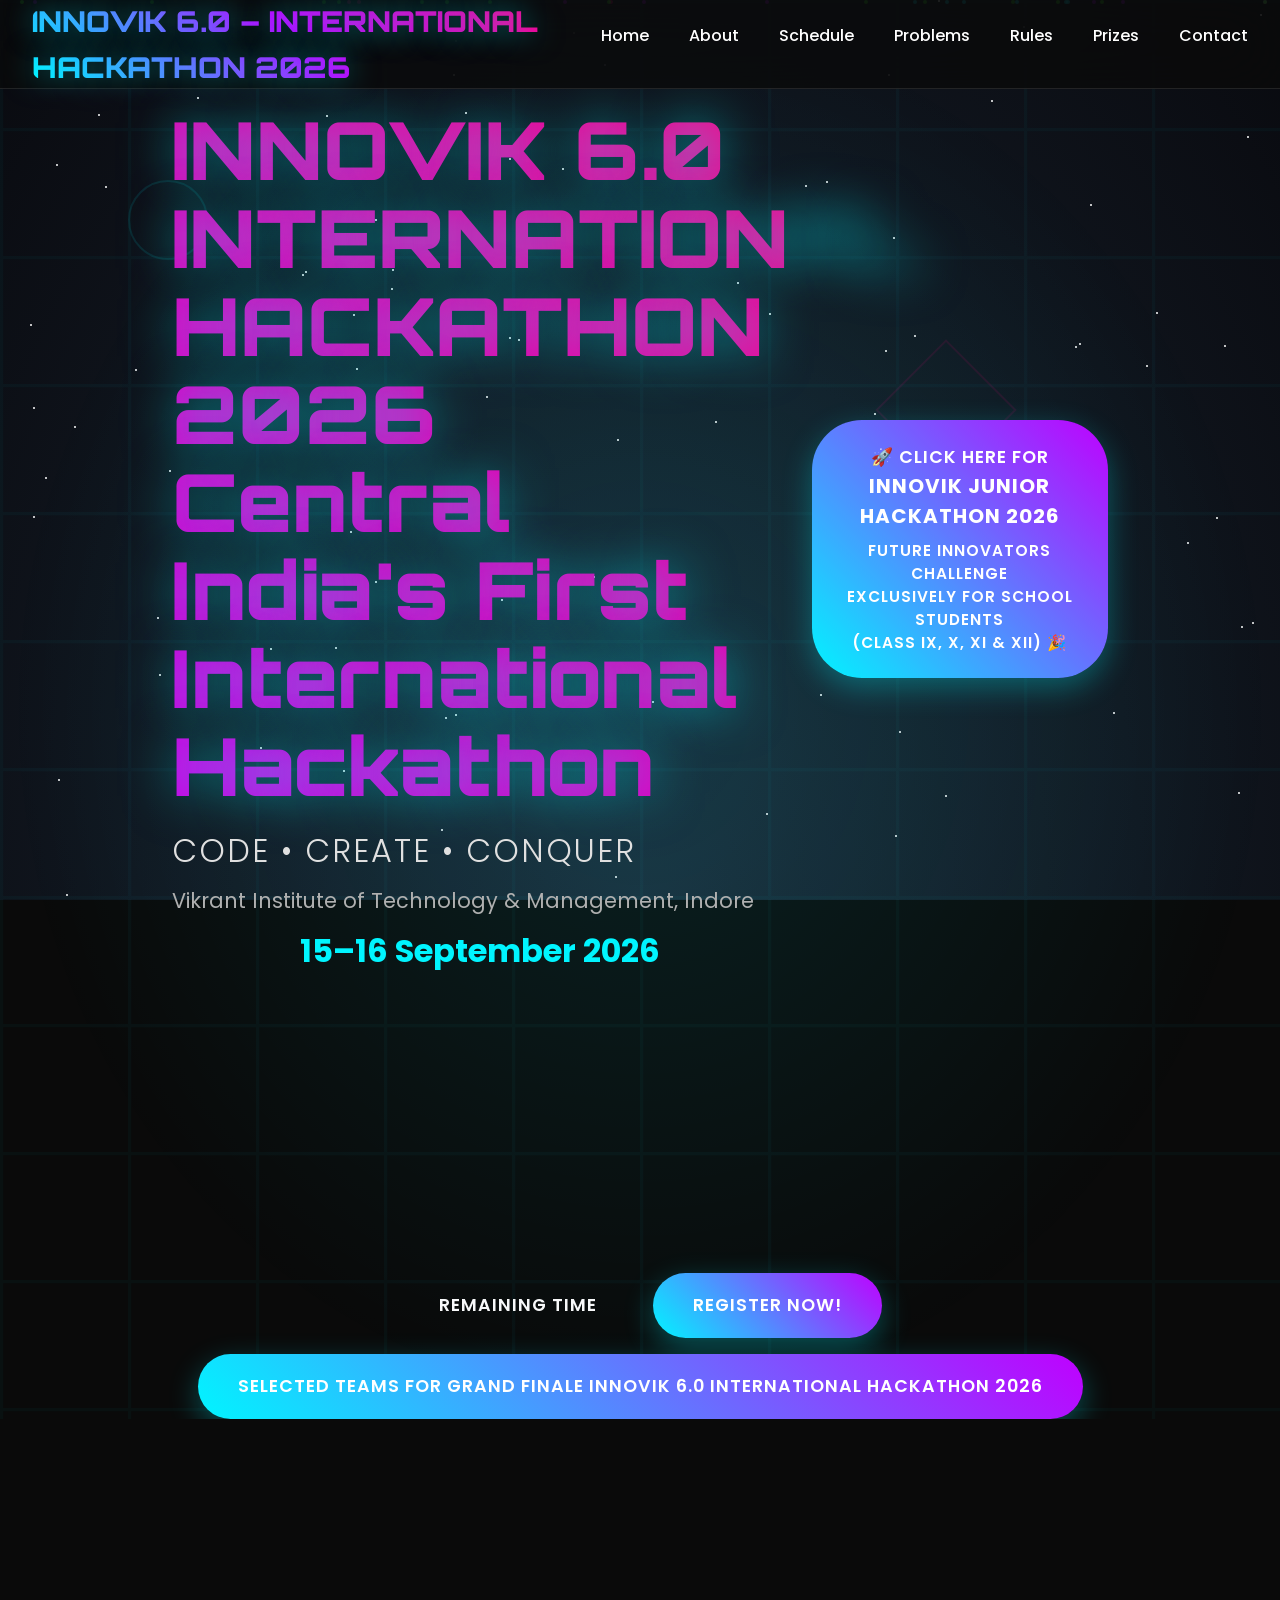
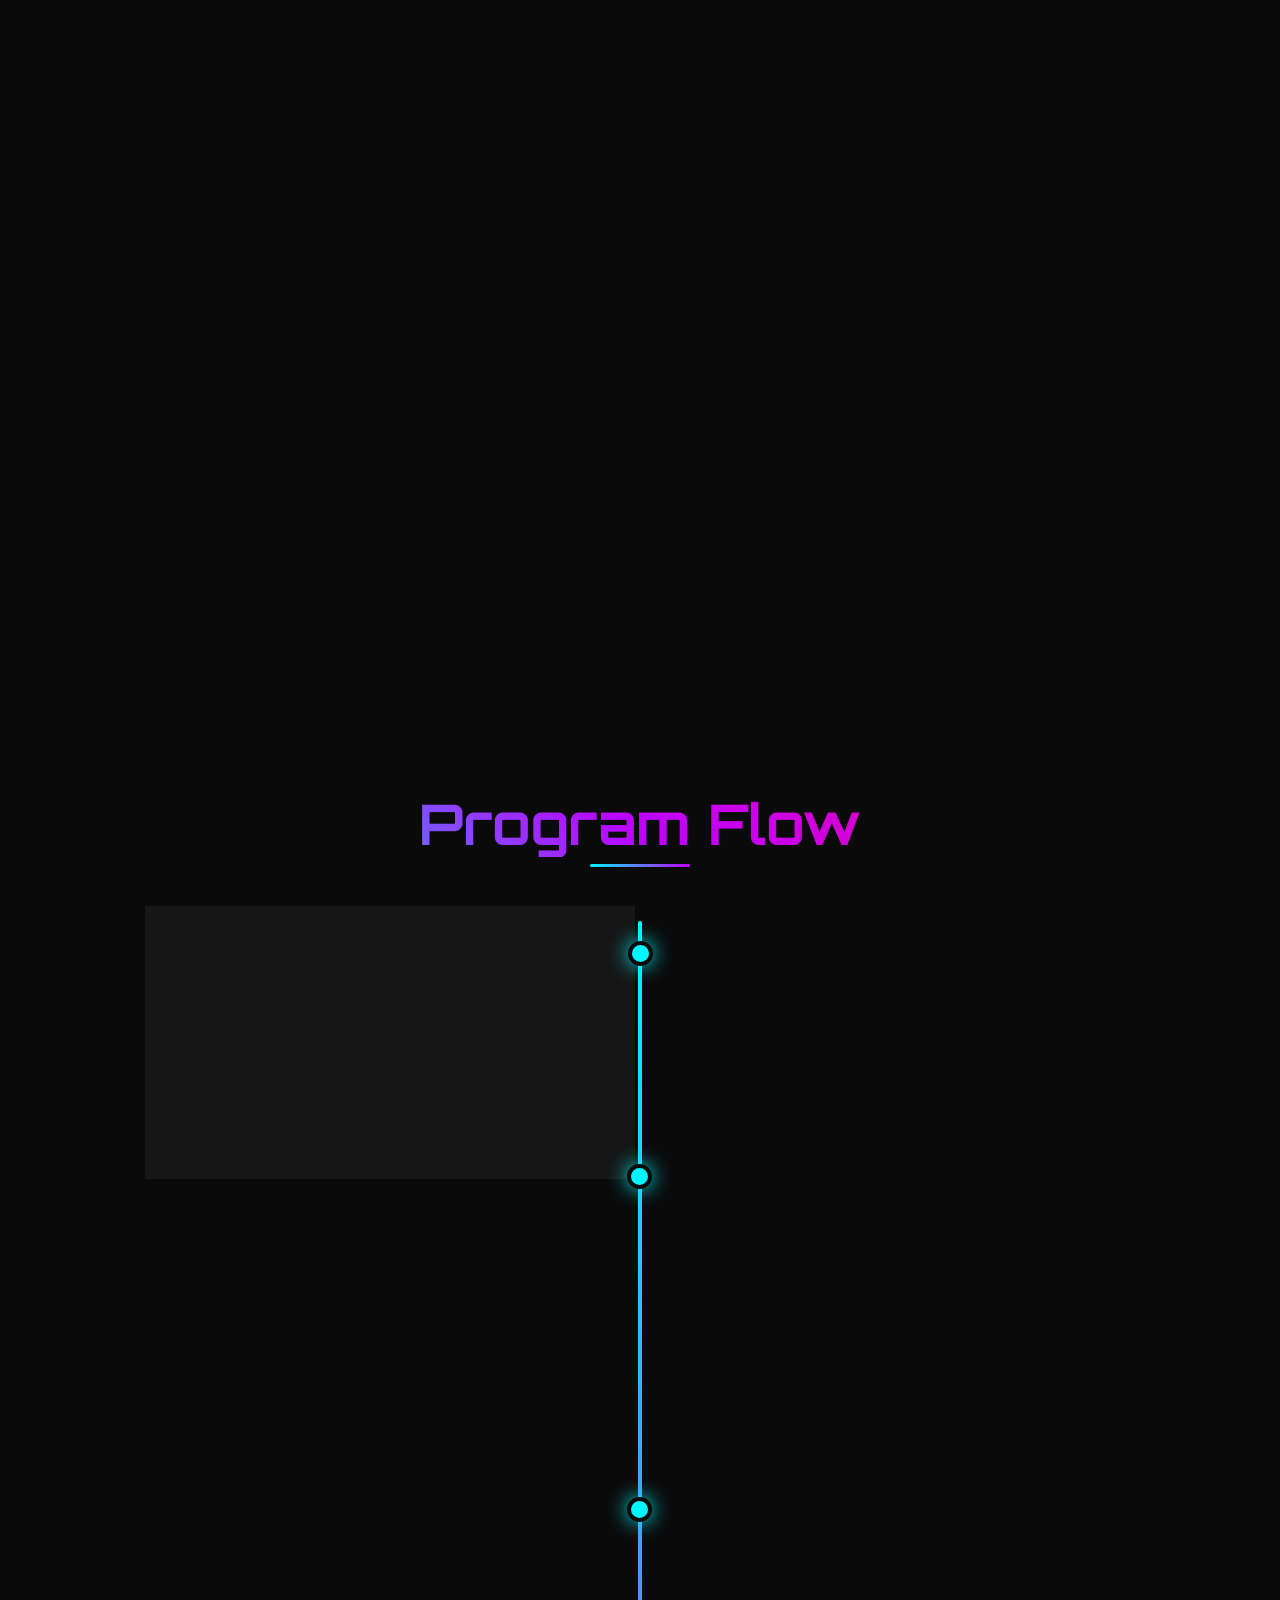
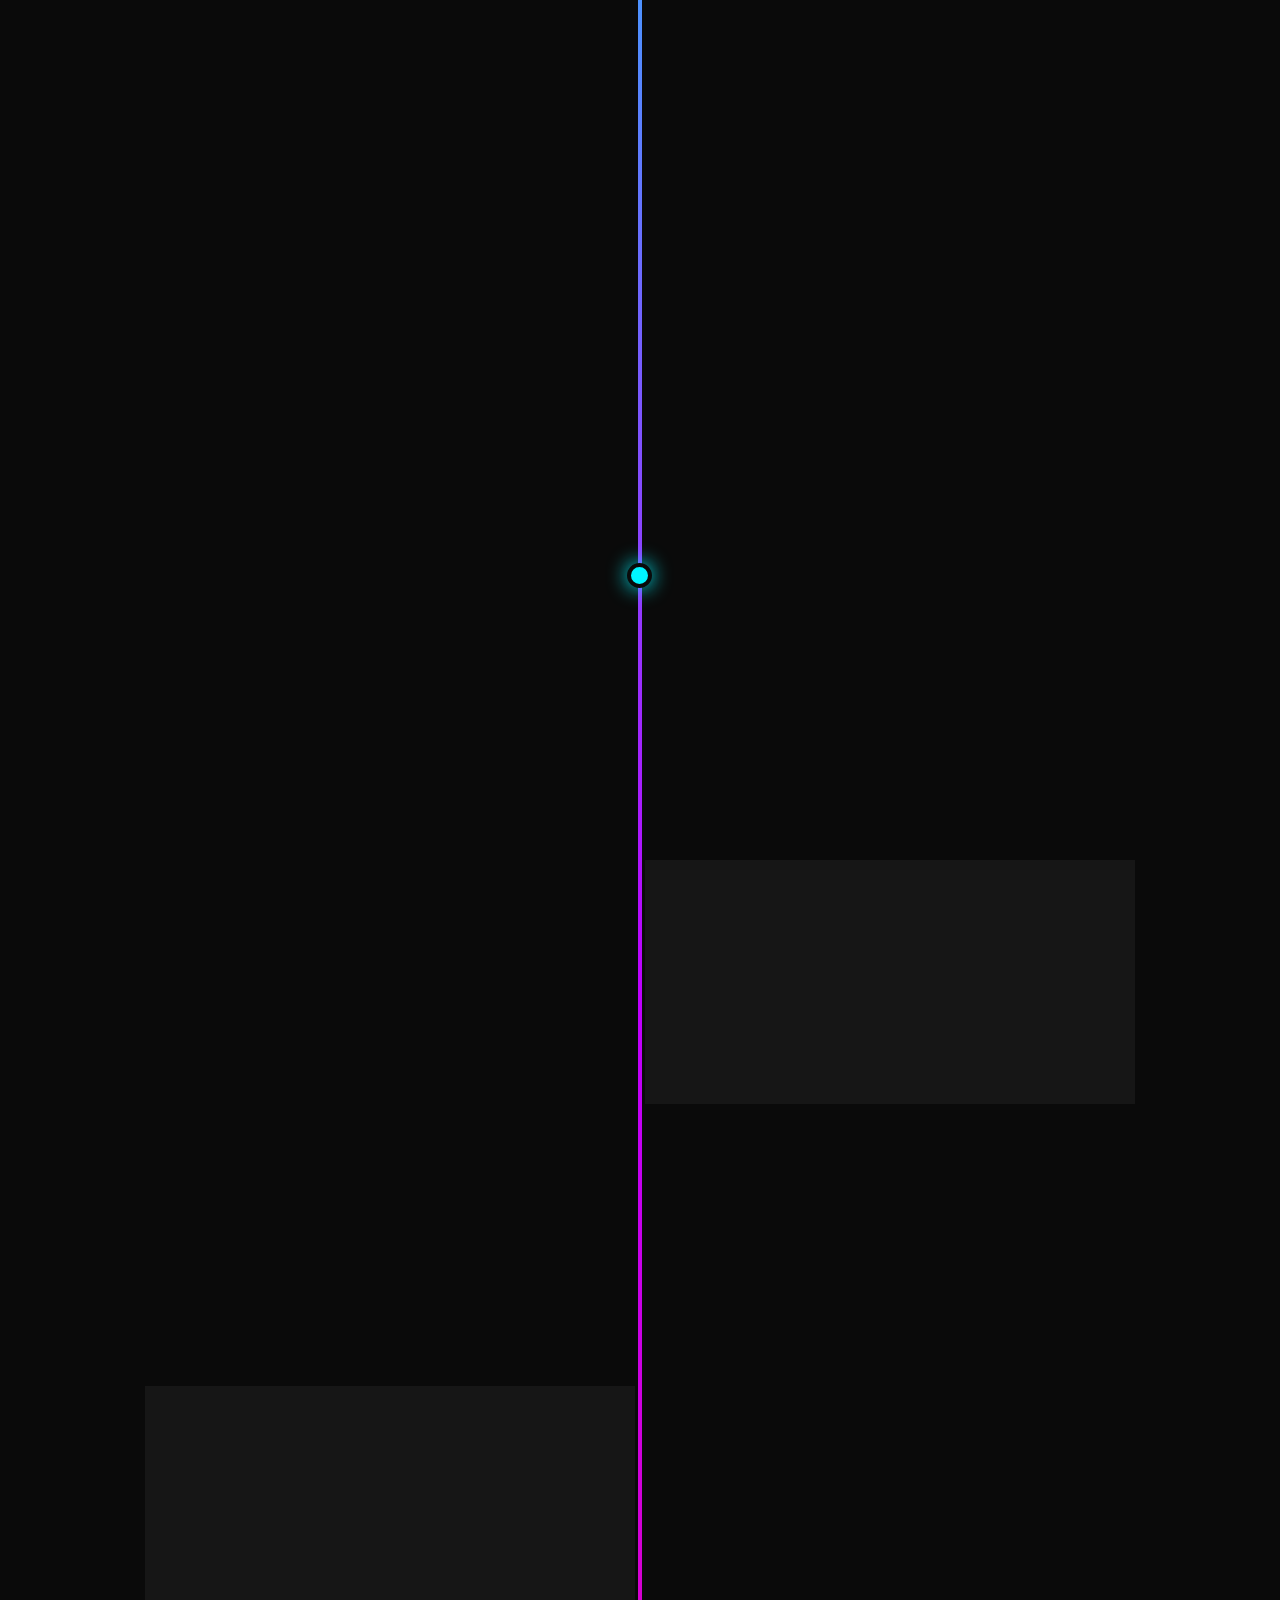
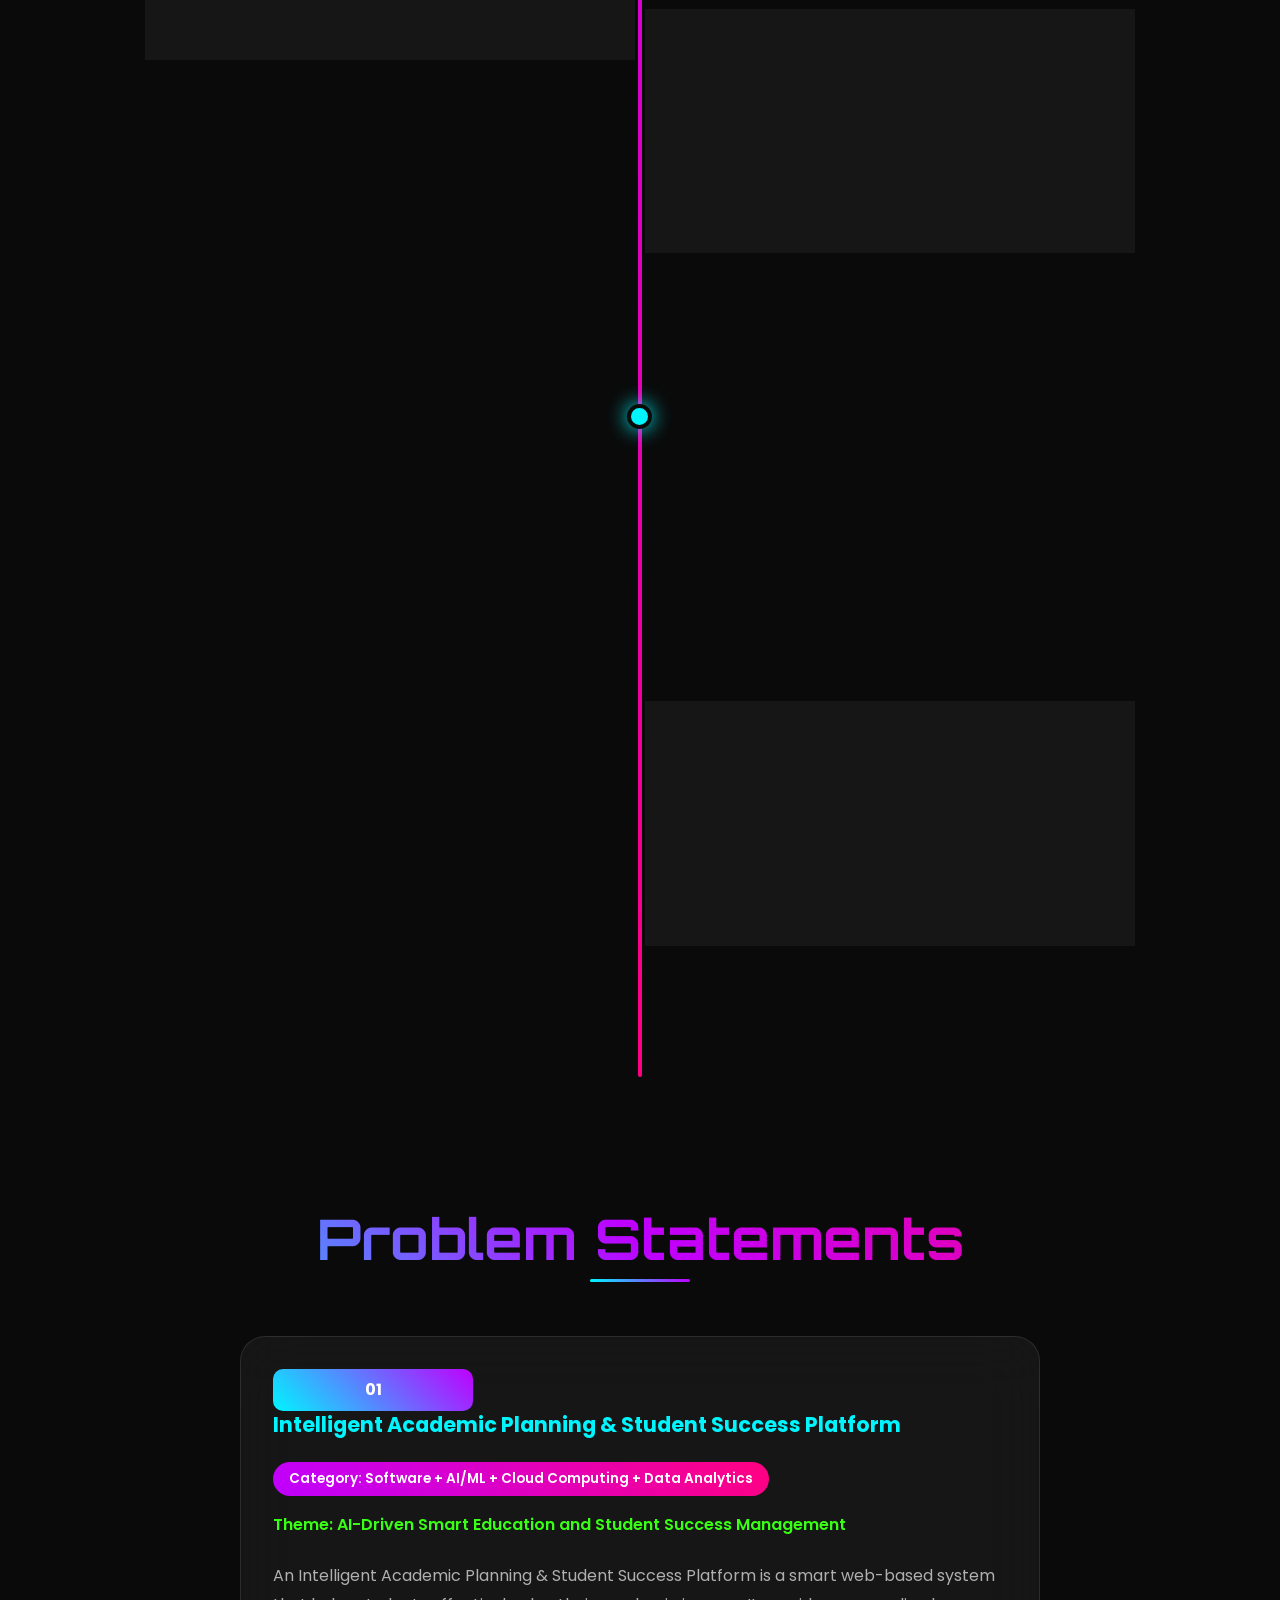
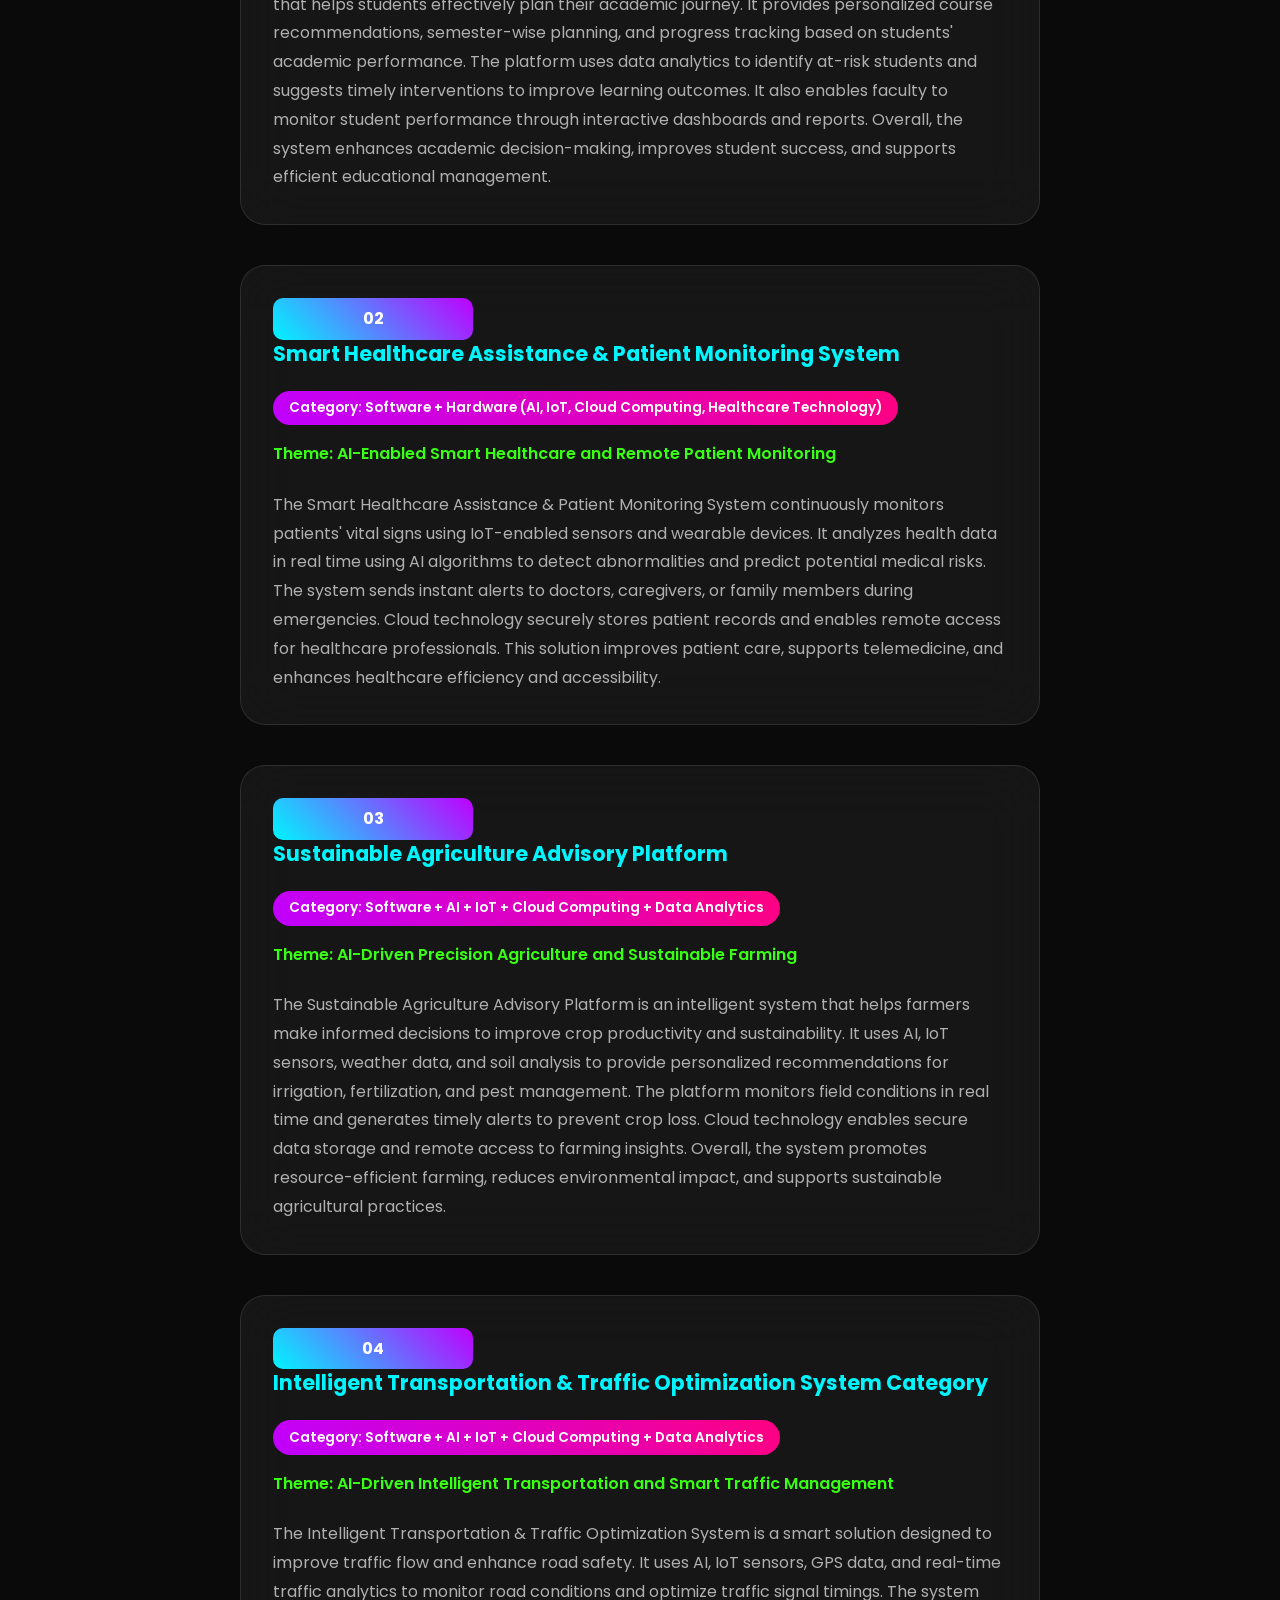
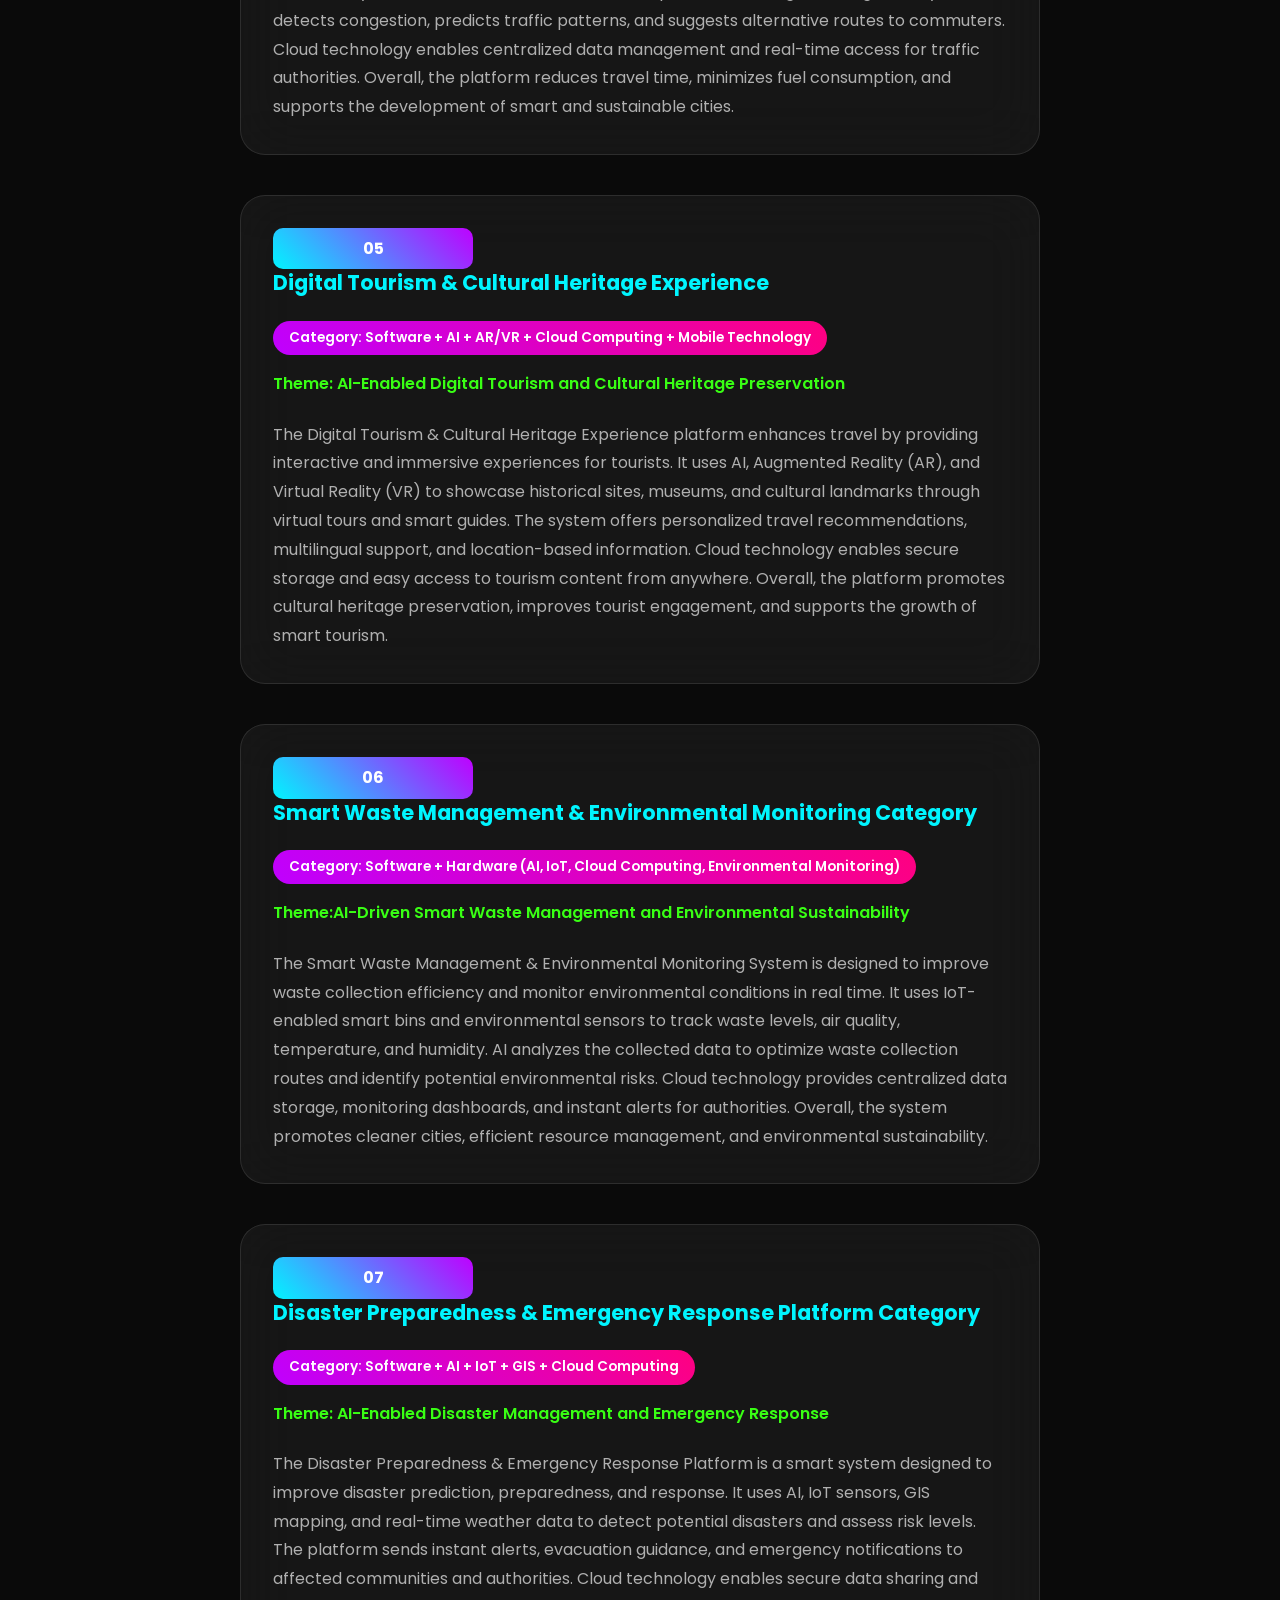
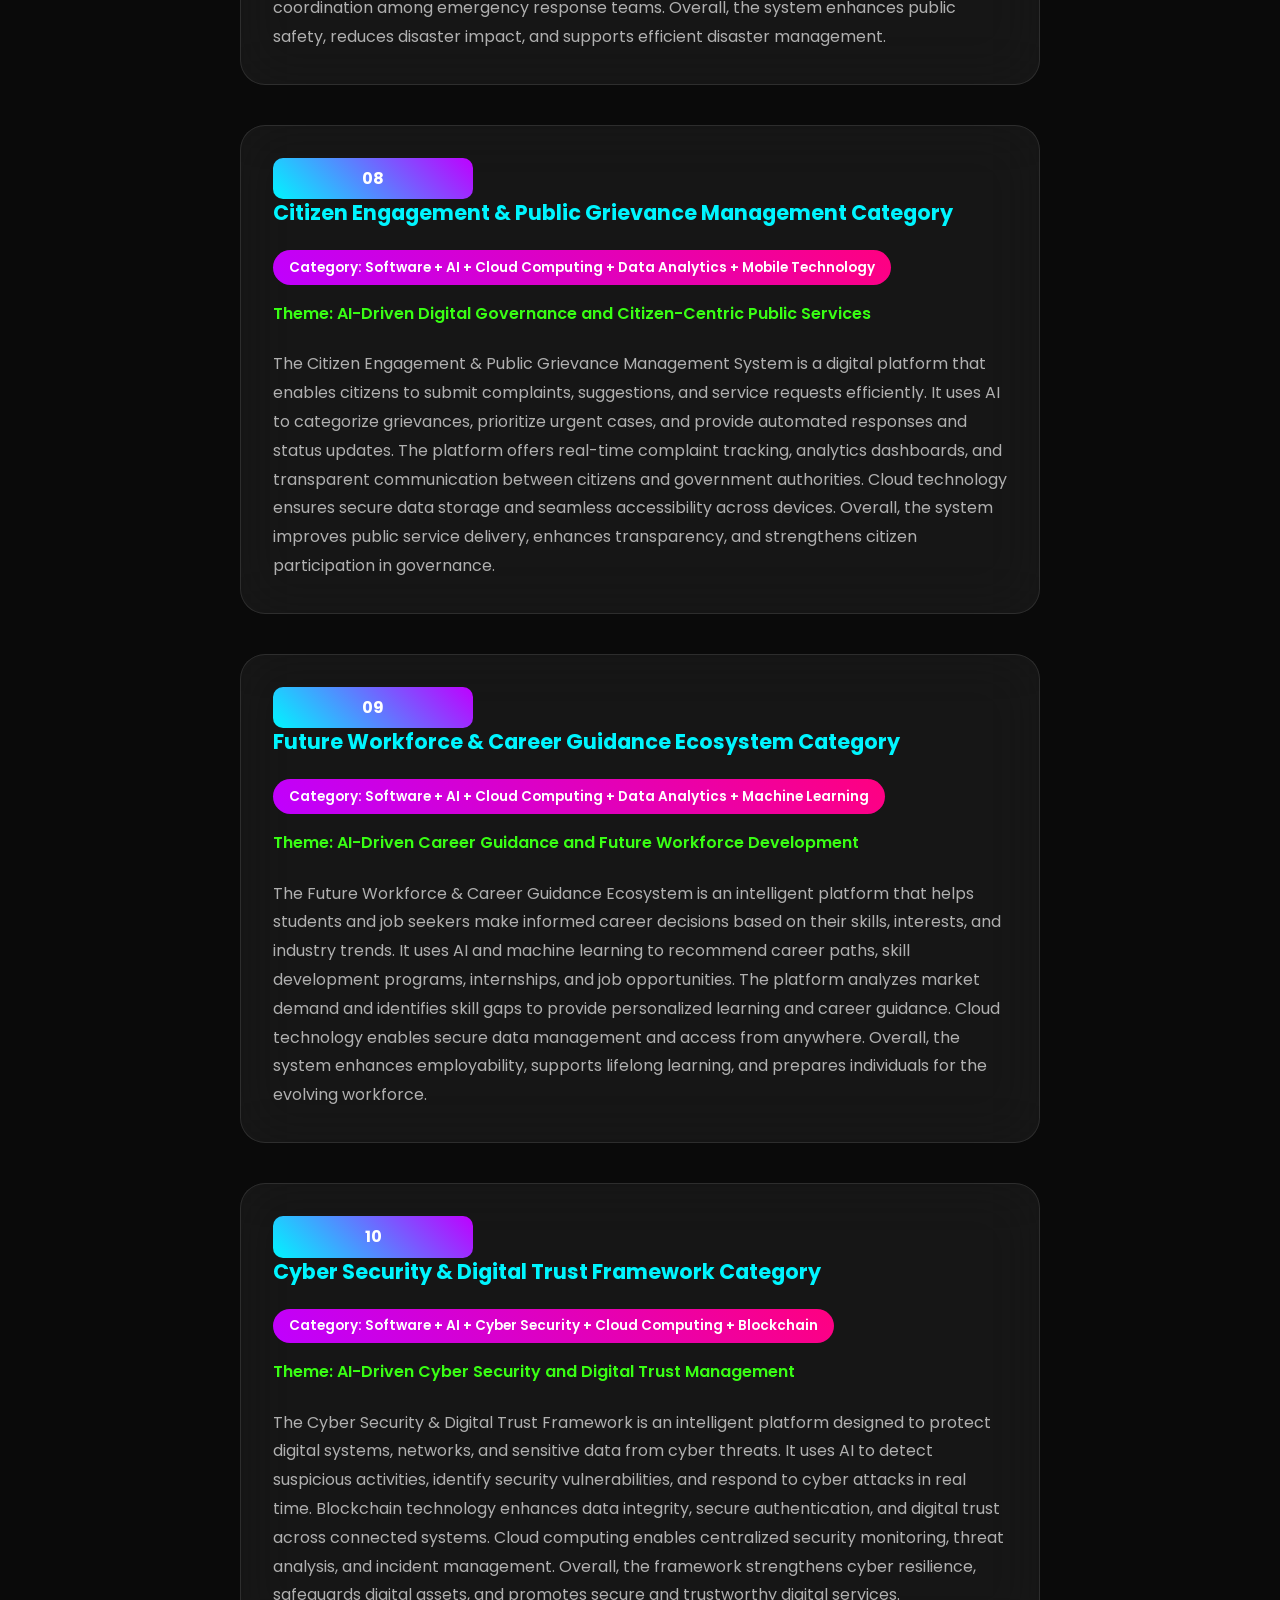
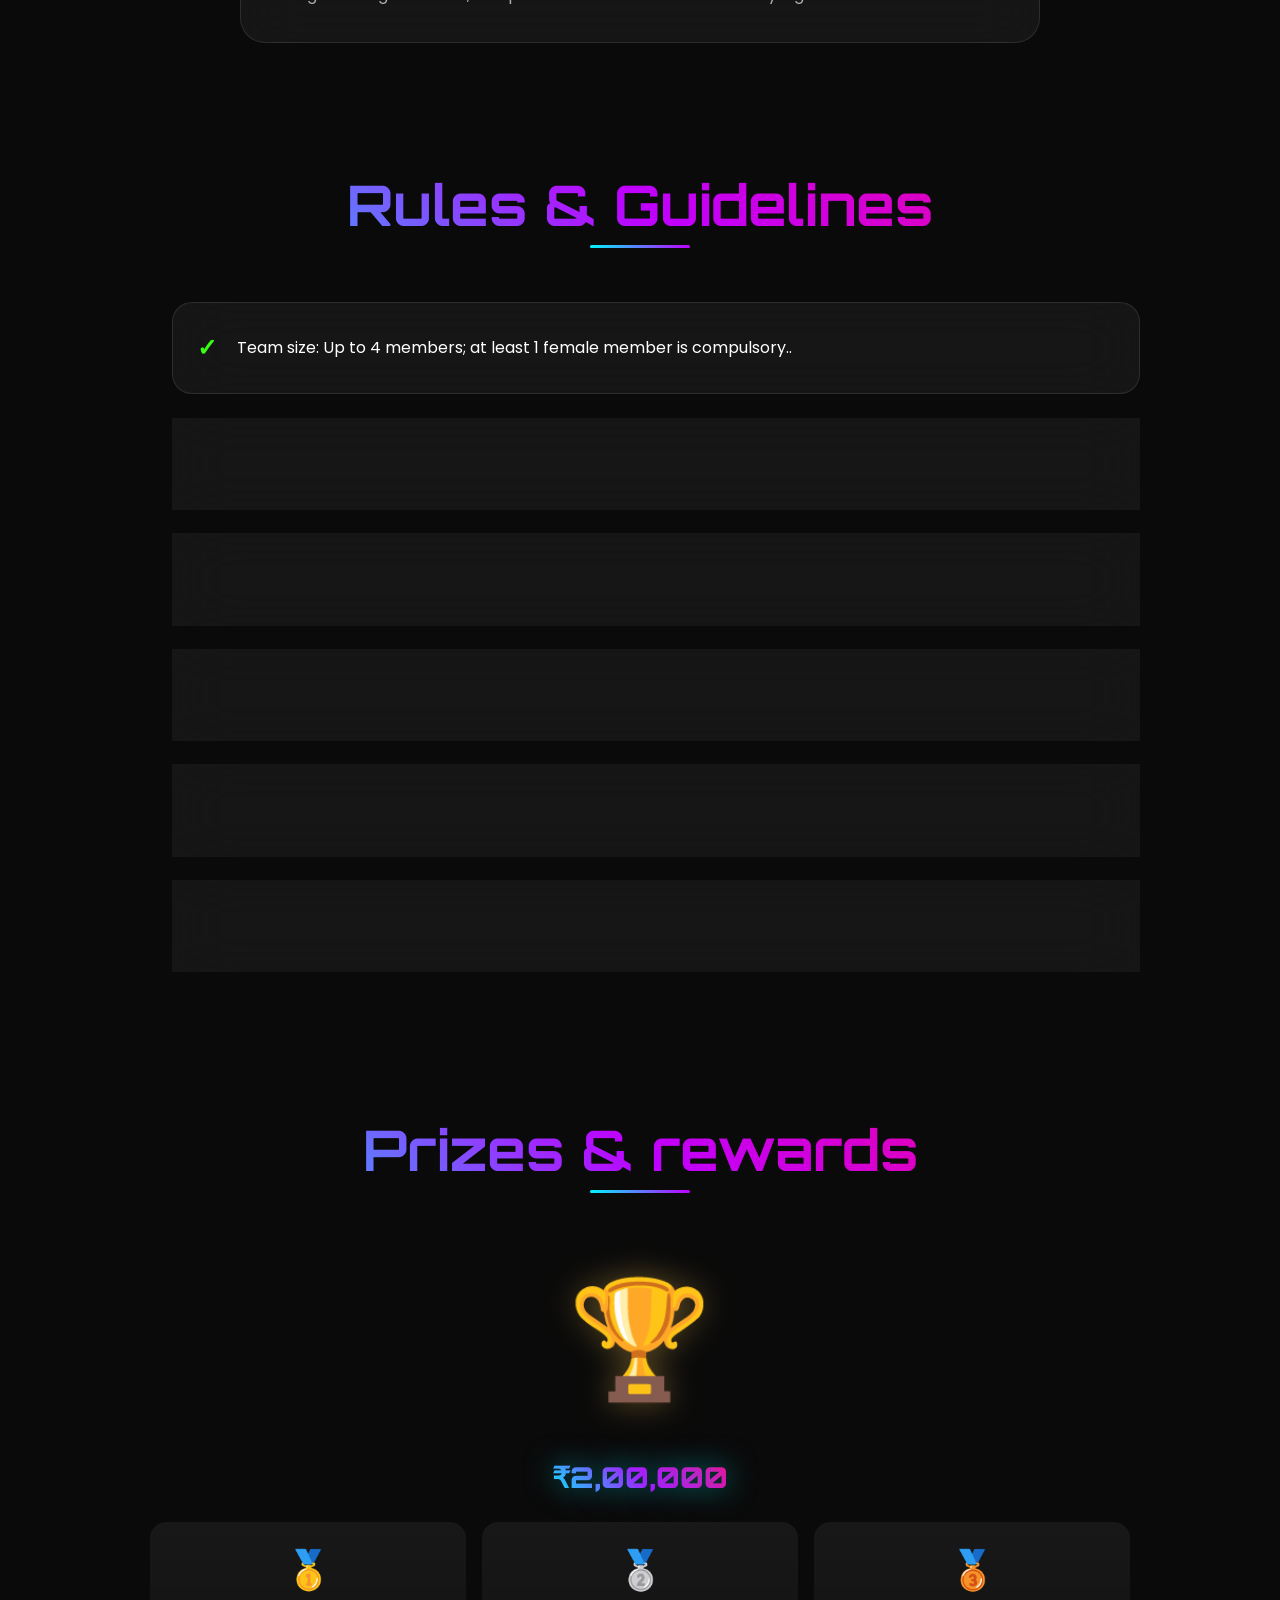
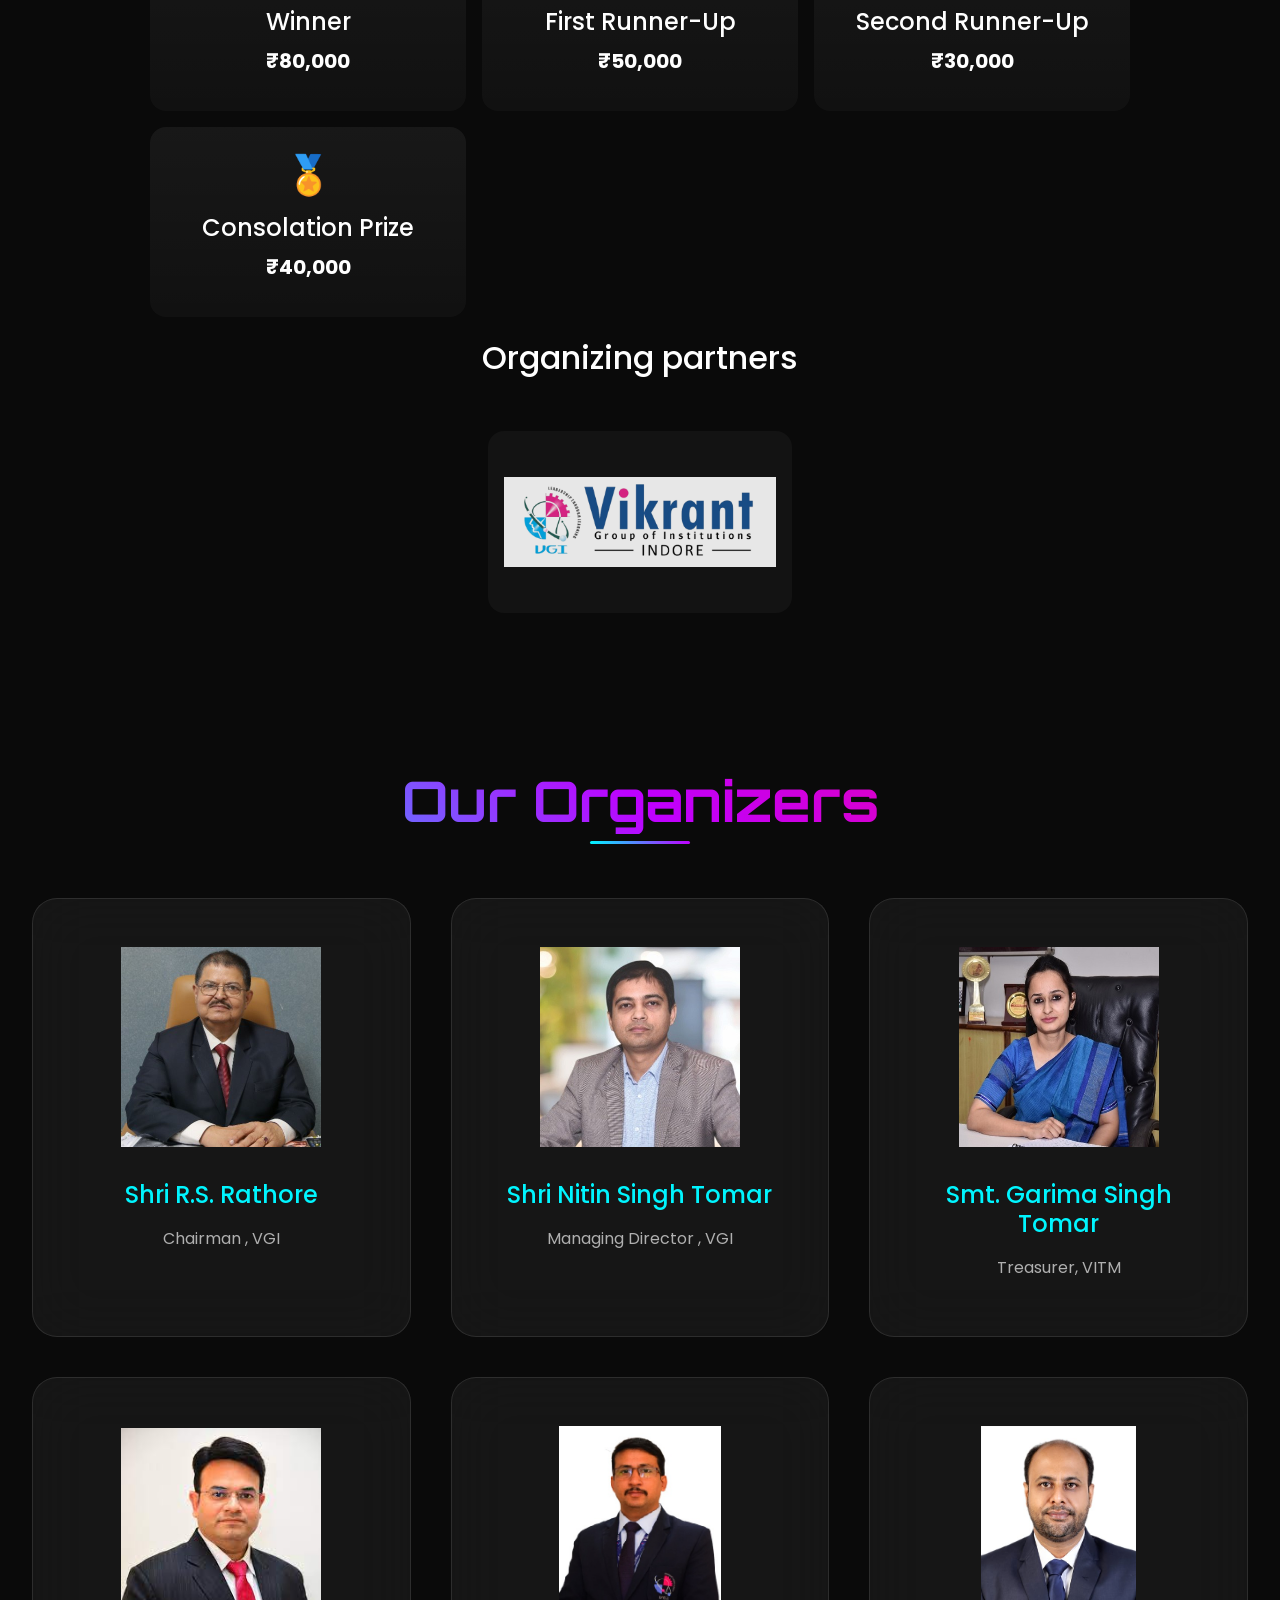
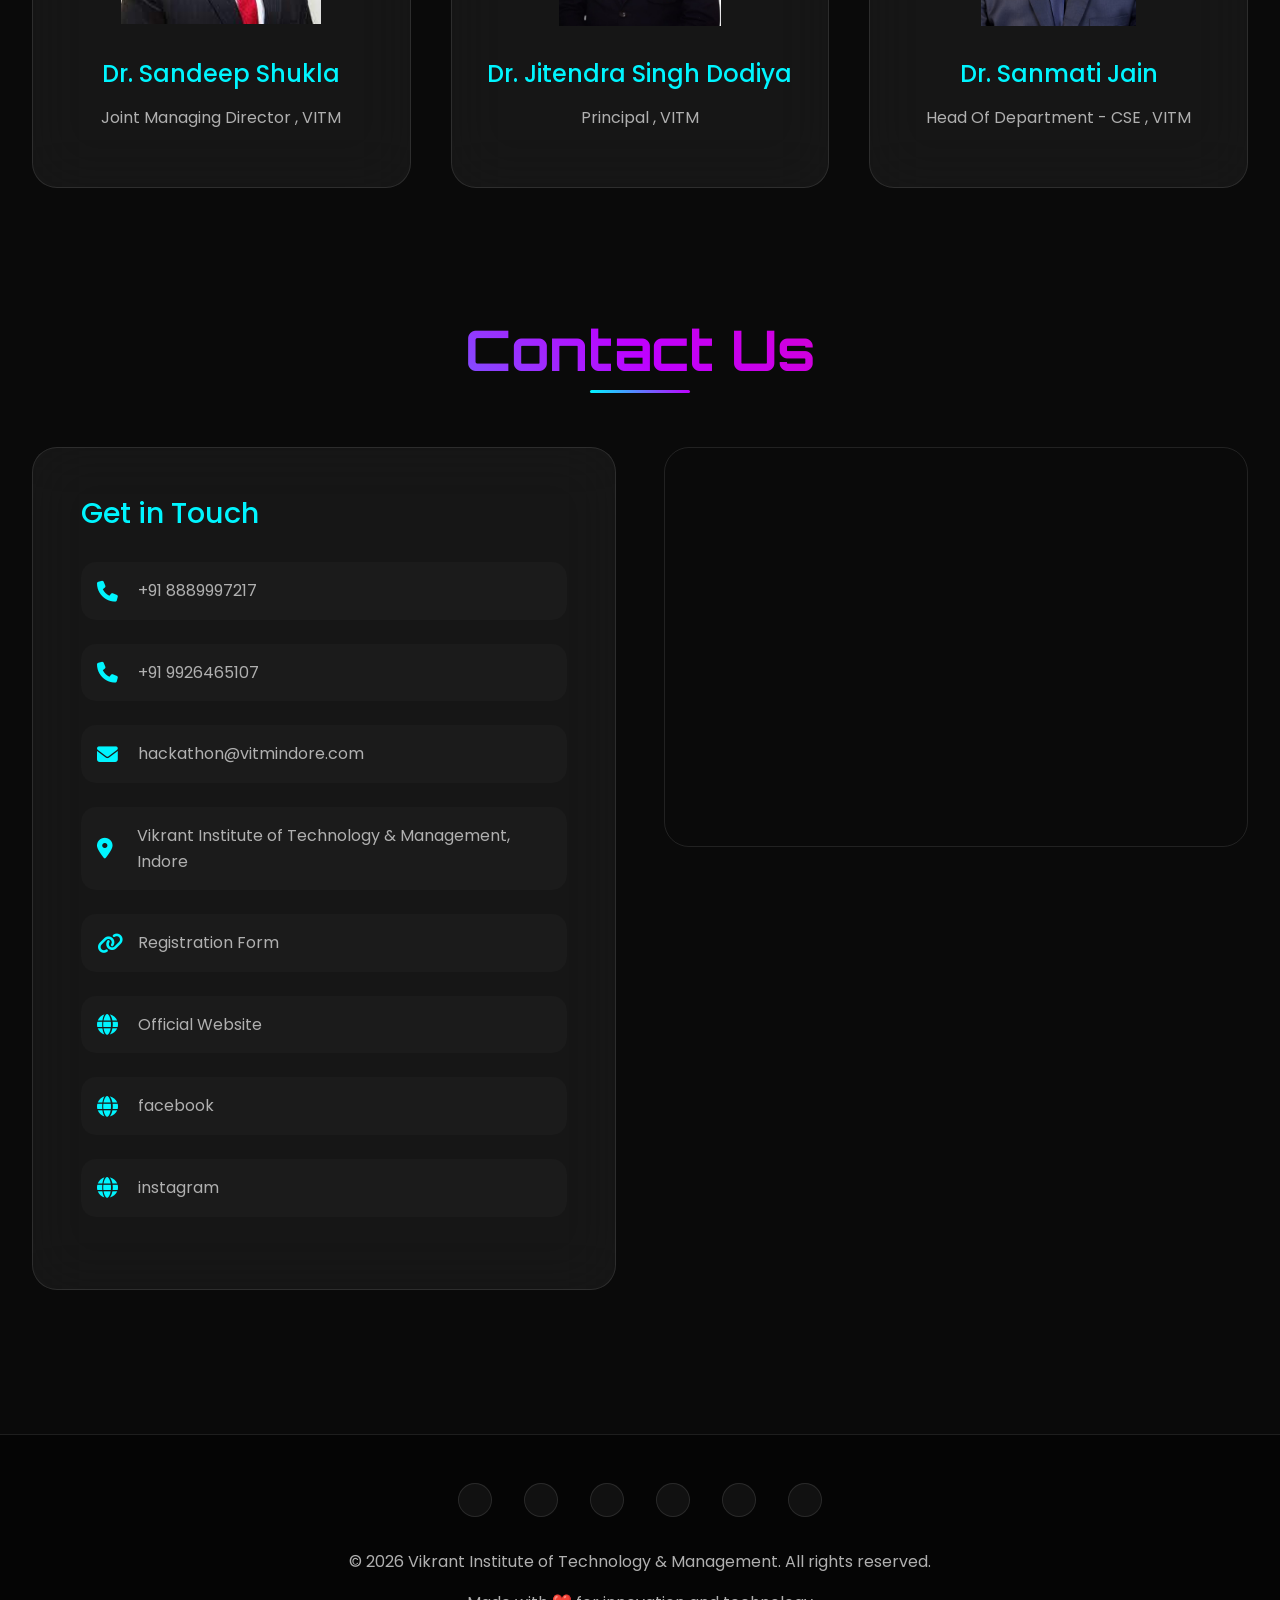
==== commit 6bfe26b5: "Update index.html" ====
--- a/index.html
+++ b/index.html
@@ -1748,7 +1748,7 @@
                     Register Now!
                 </a>
                 <a href="Final_List.pdf" target="_blank" class="btn btn-primary btn-lg magnetic">
-                    FINAL PARTICIPANT'S LIST INNOVIK INTERNATIONAL HACKATHON 2026
+                    SELECTED TEAMS FOR GRAND FINALE INNOVIK 6.0 INTERNATIONAL HACKATHON 2026
                 </a>
             </div>
 
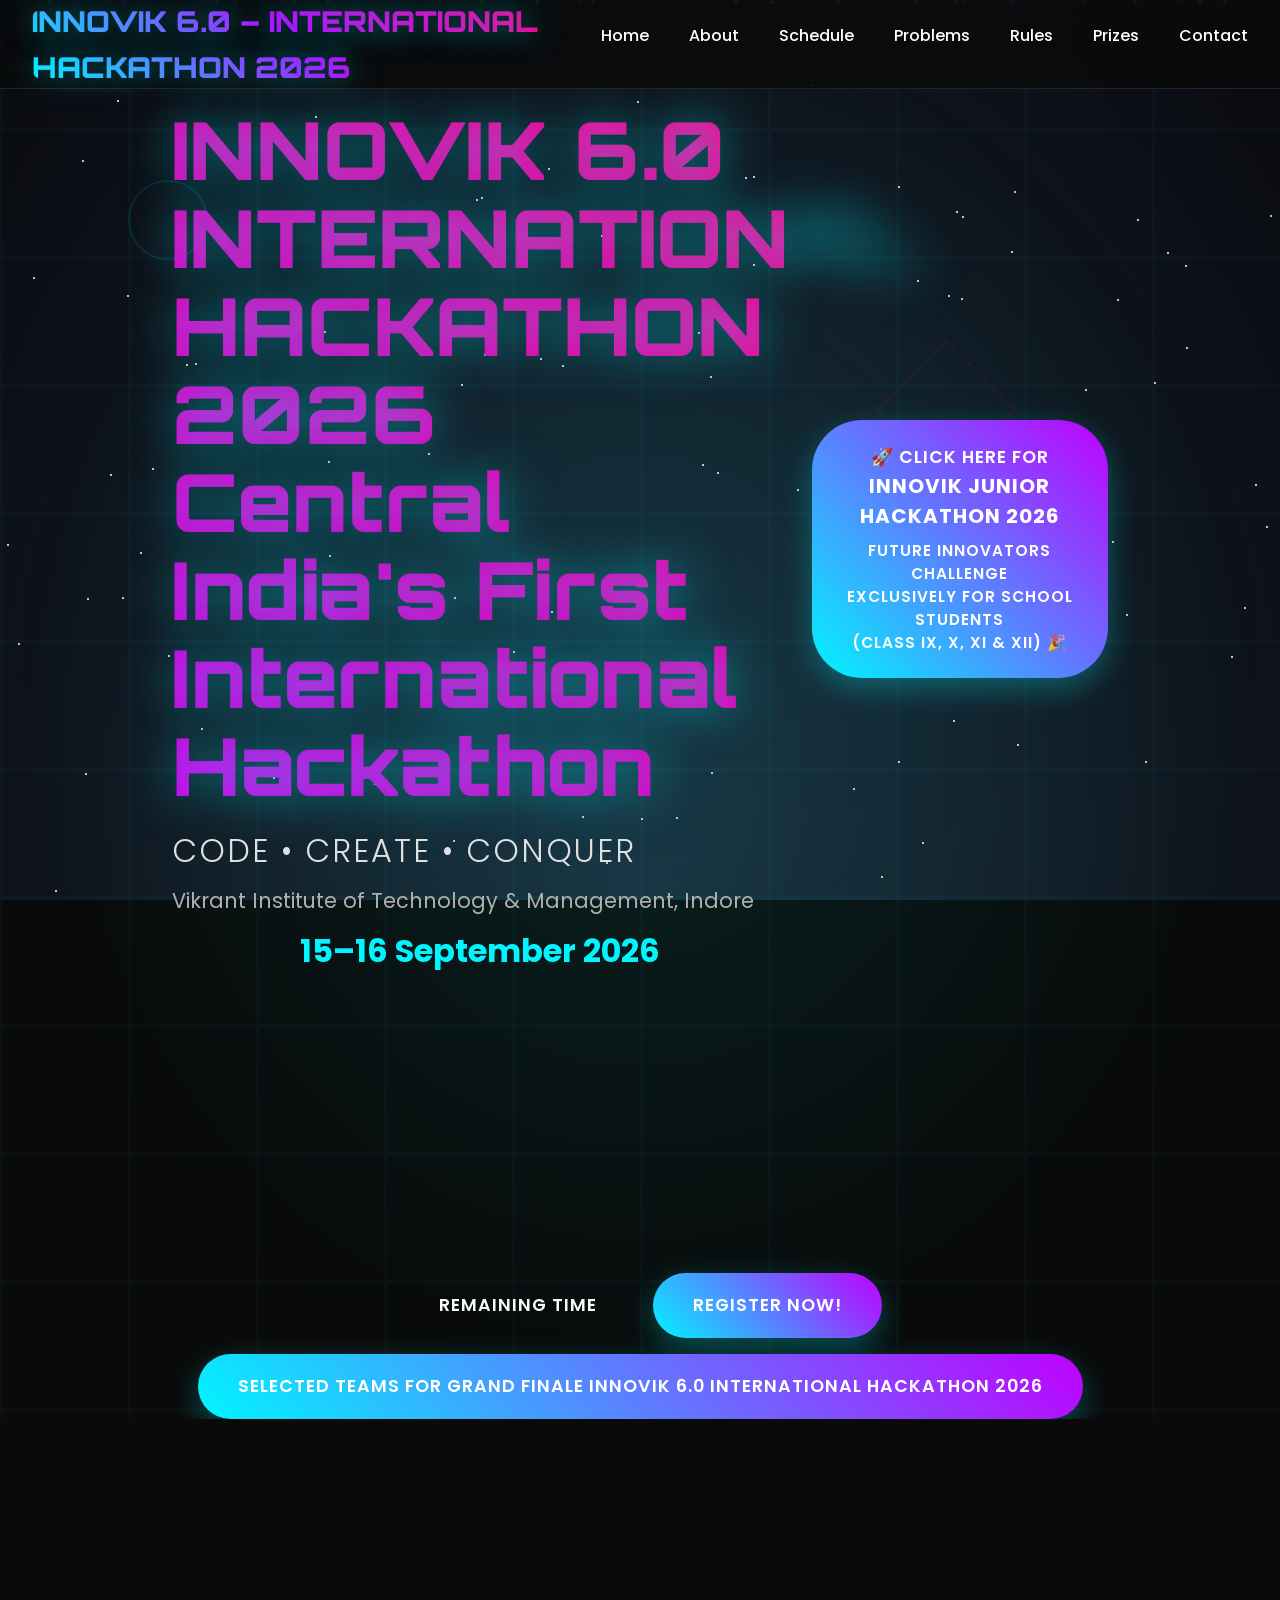
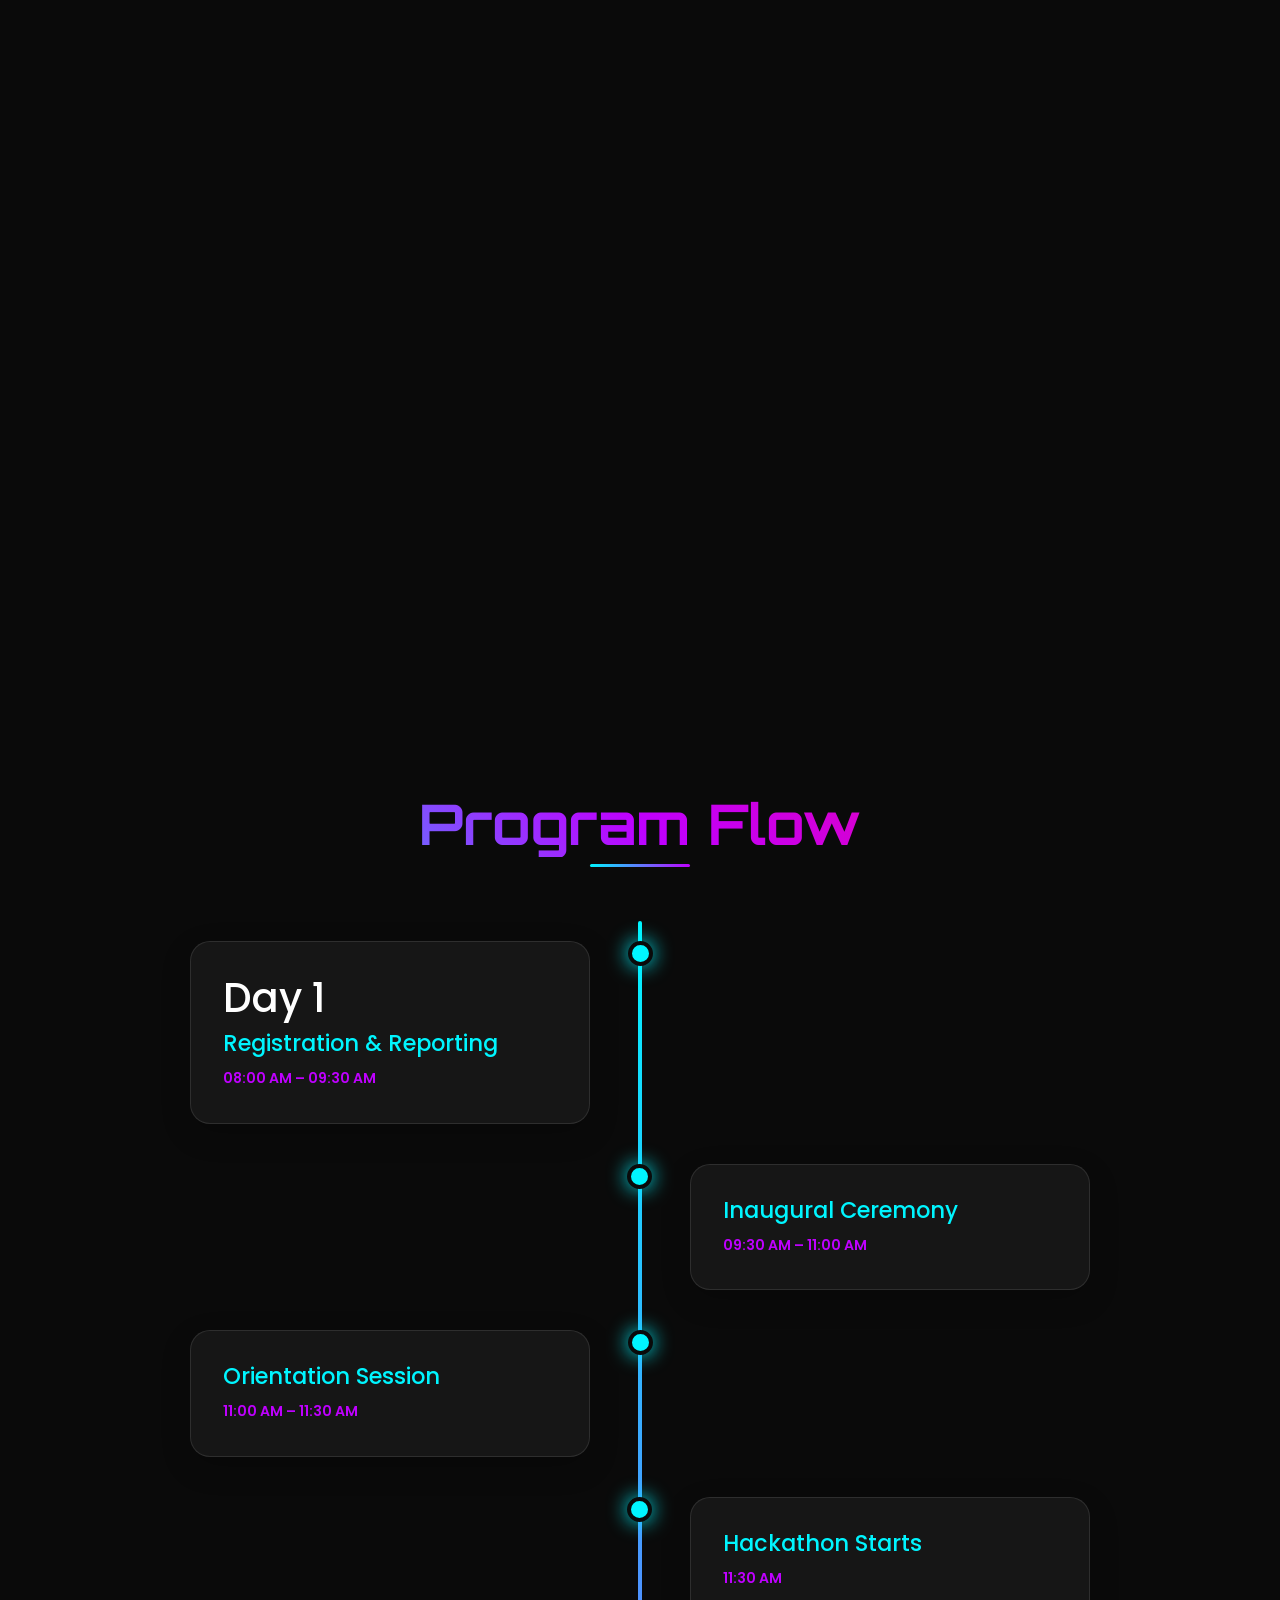
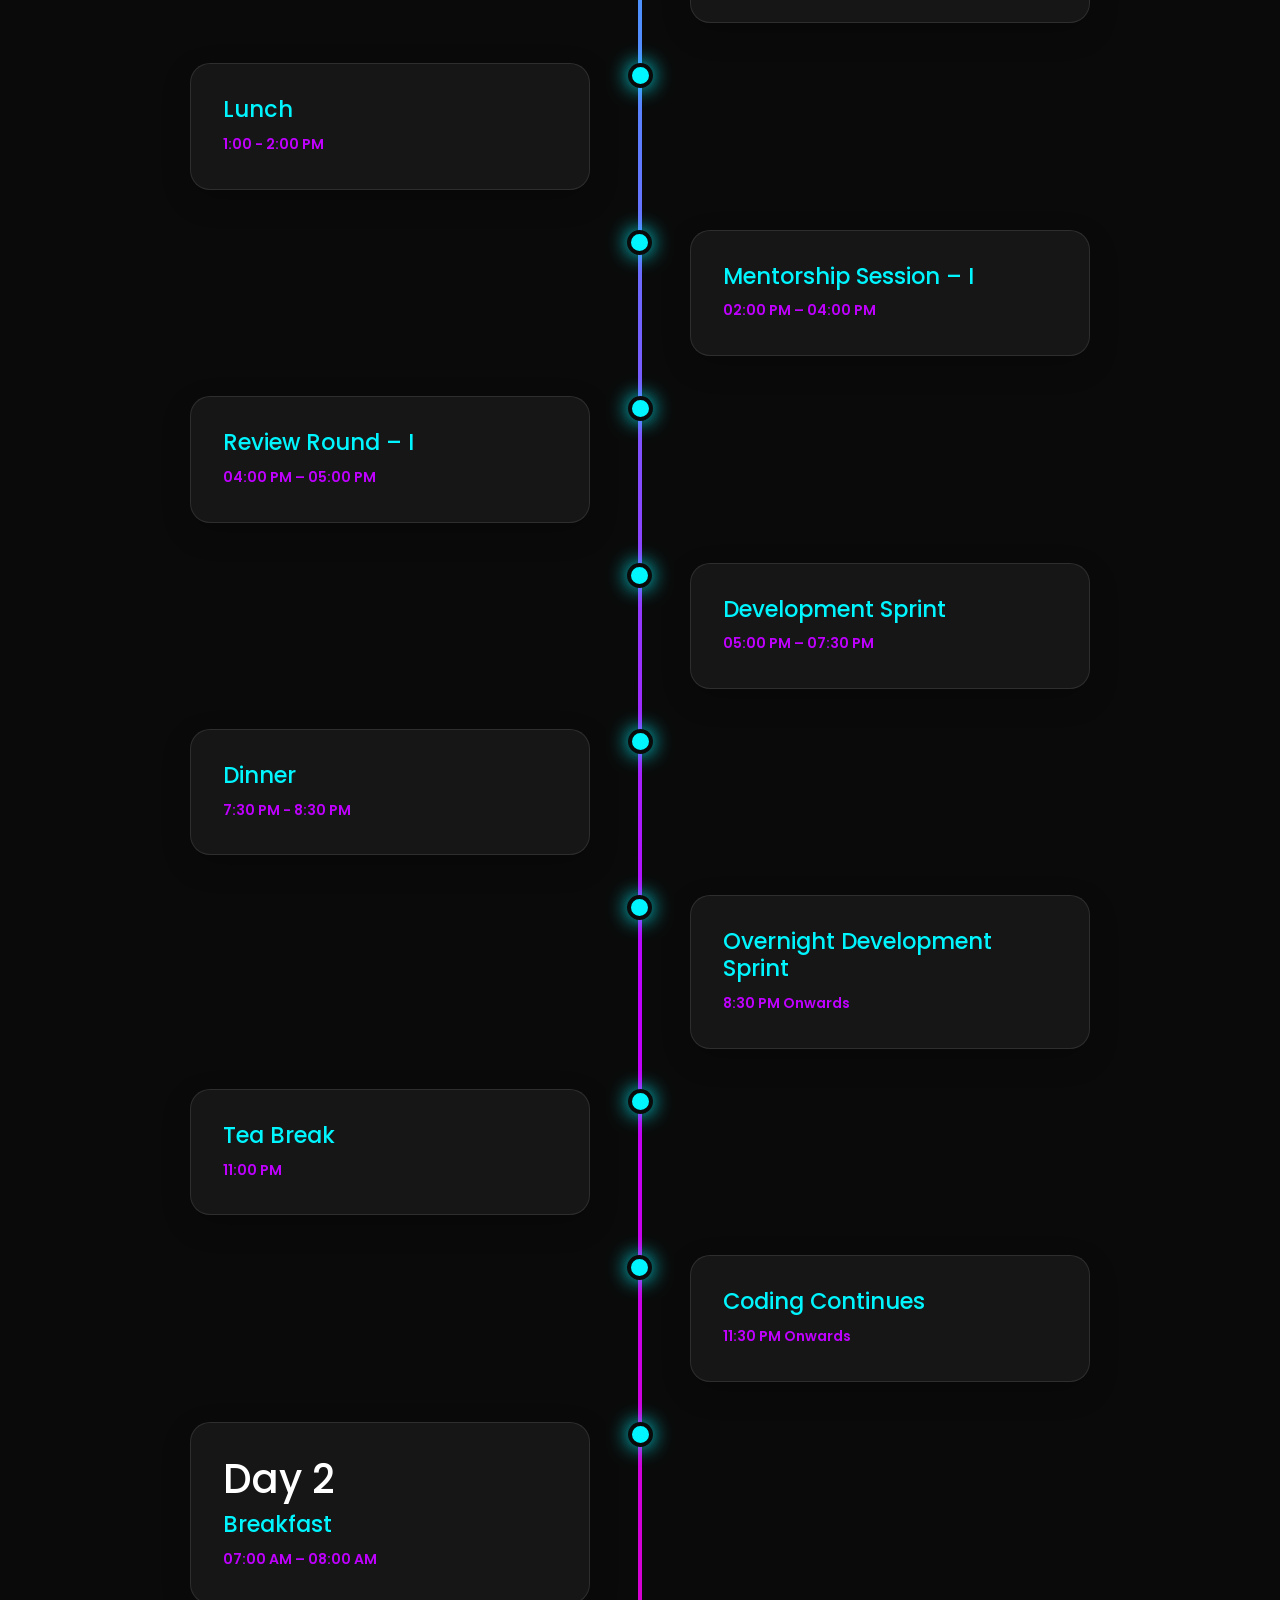
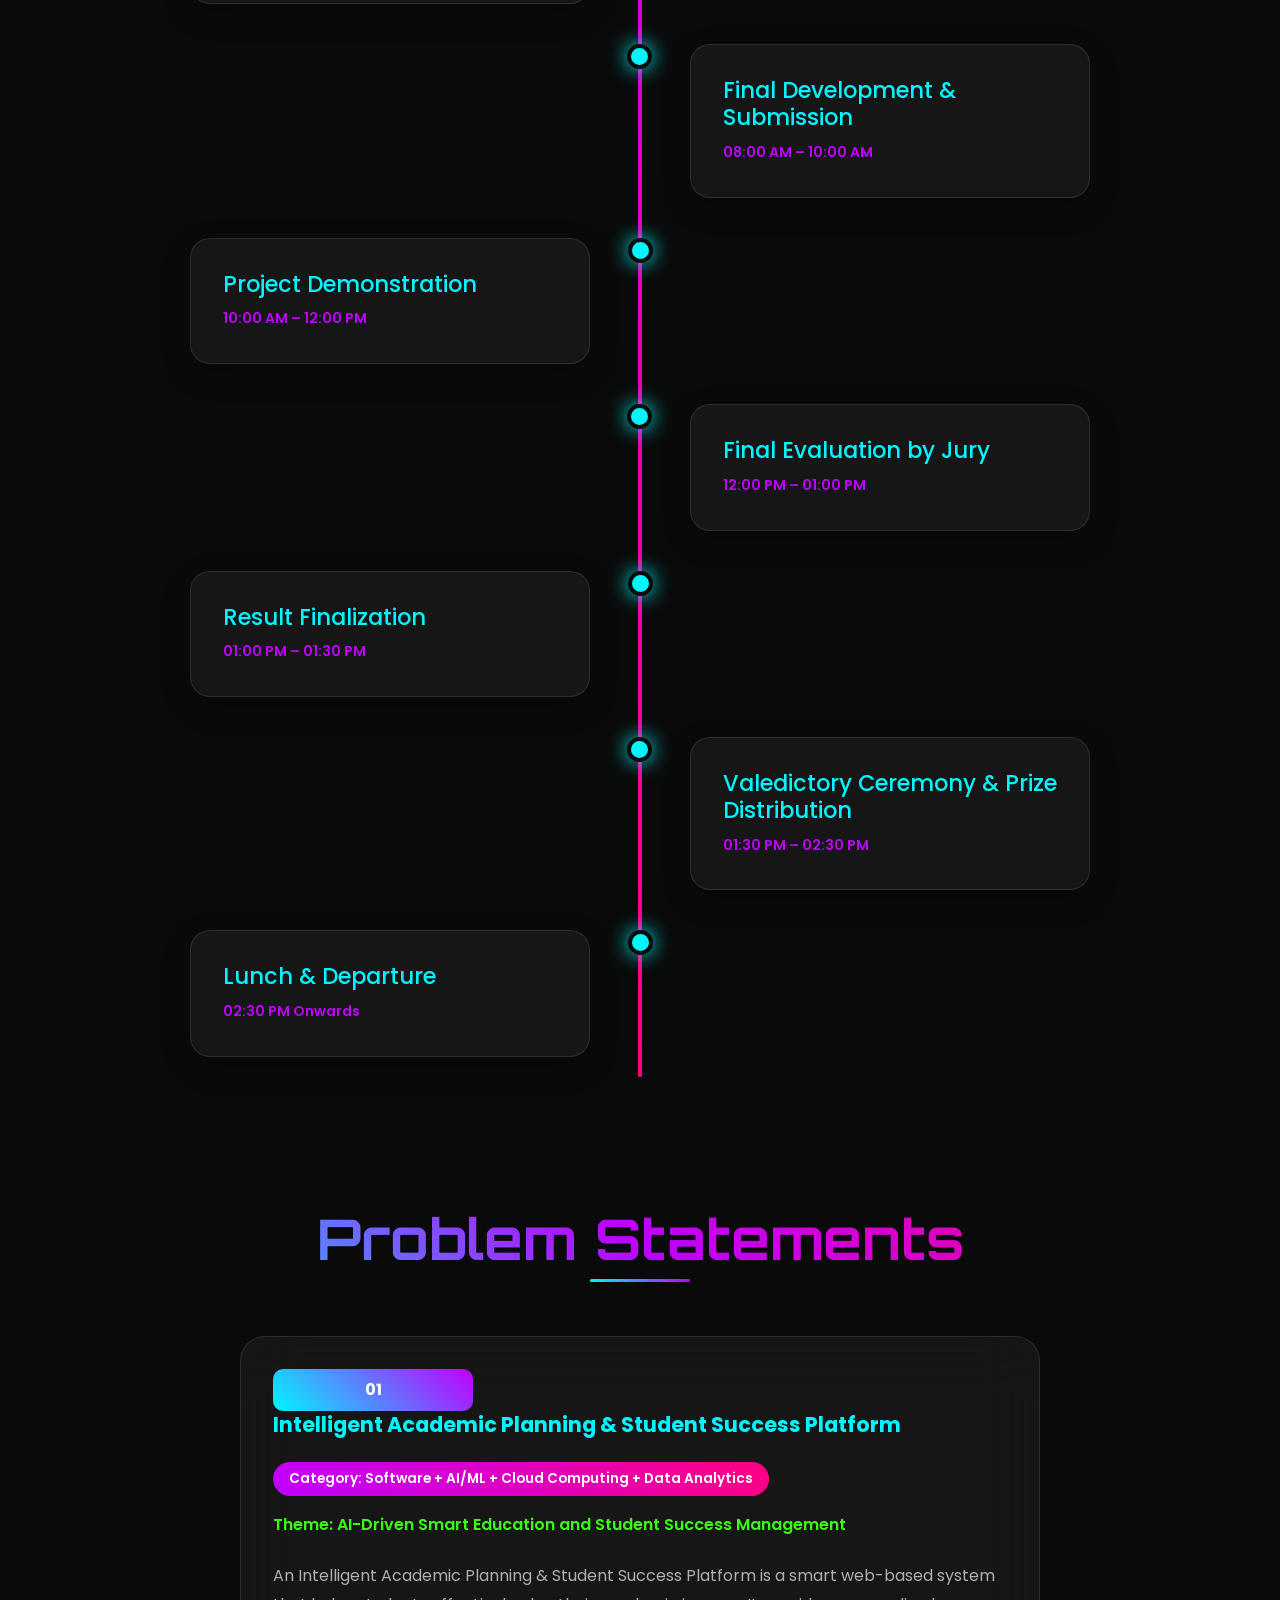
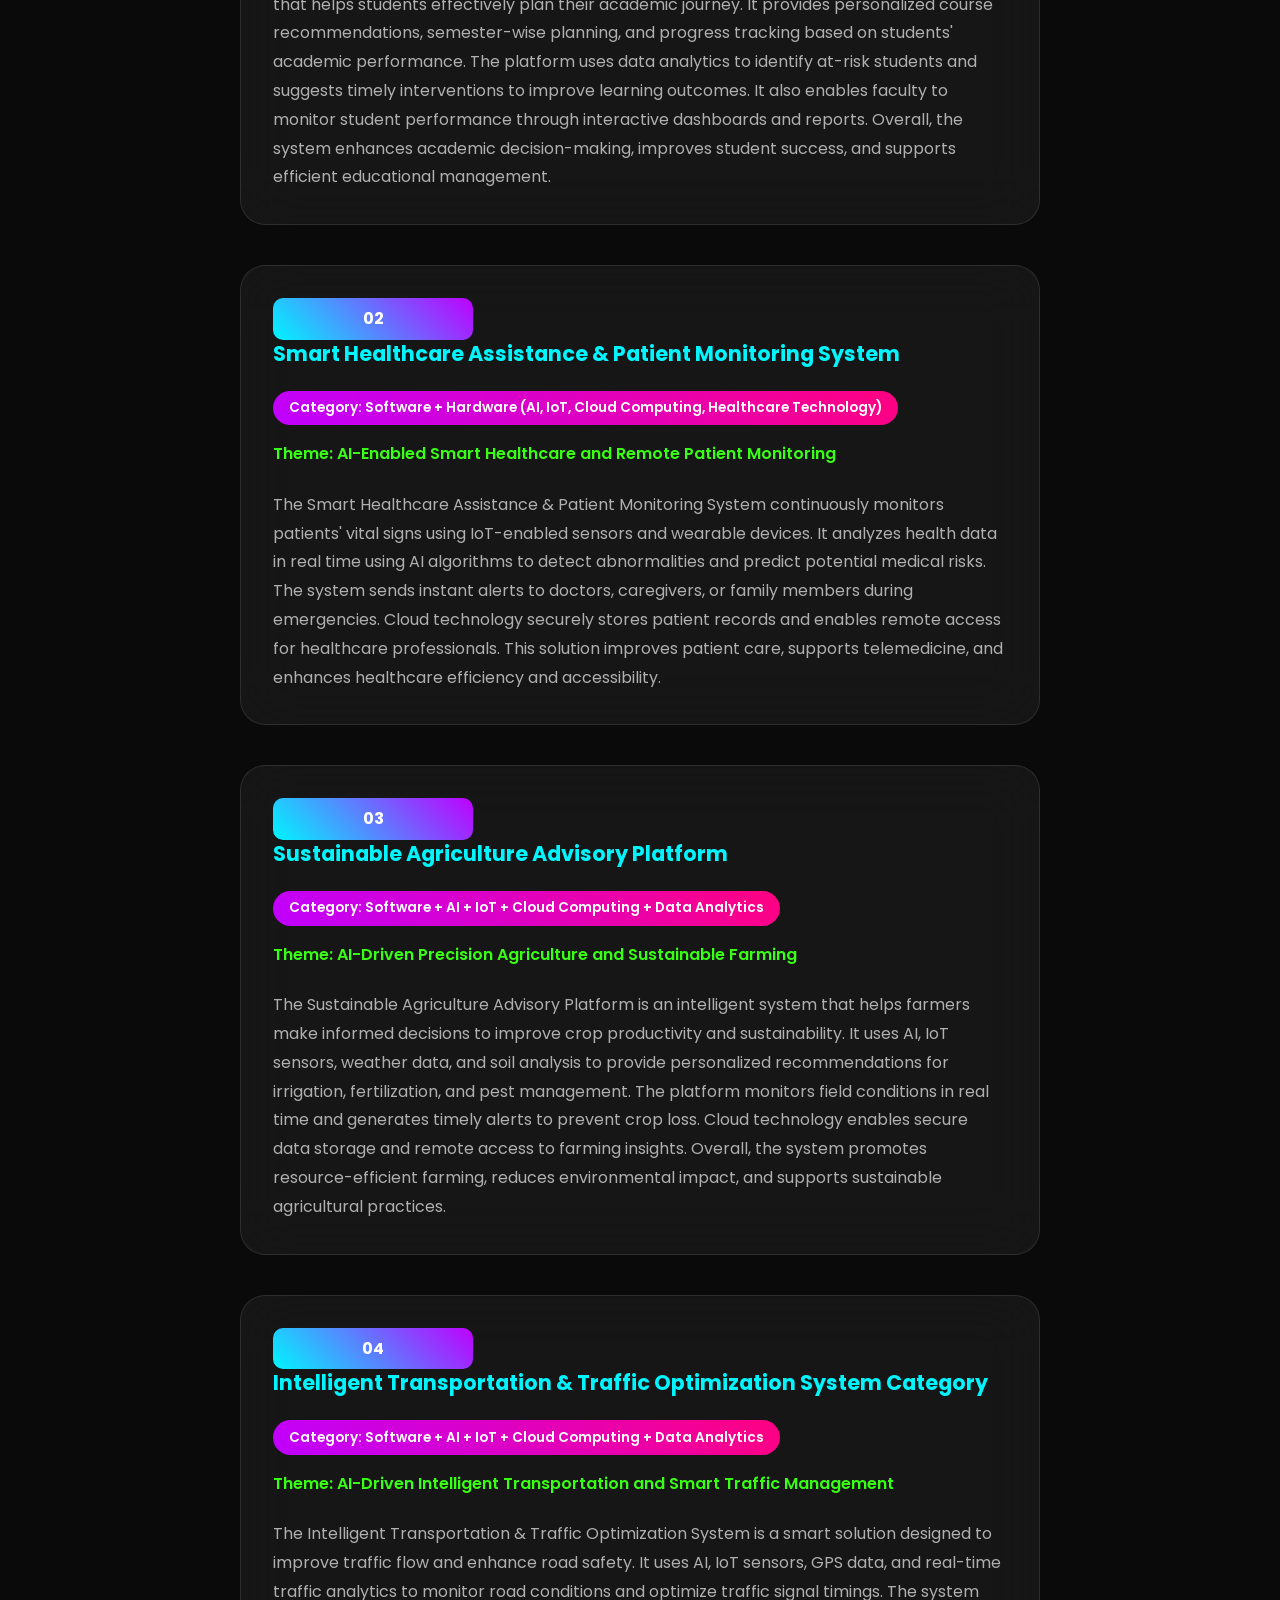
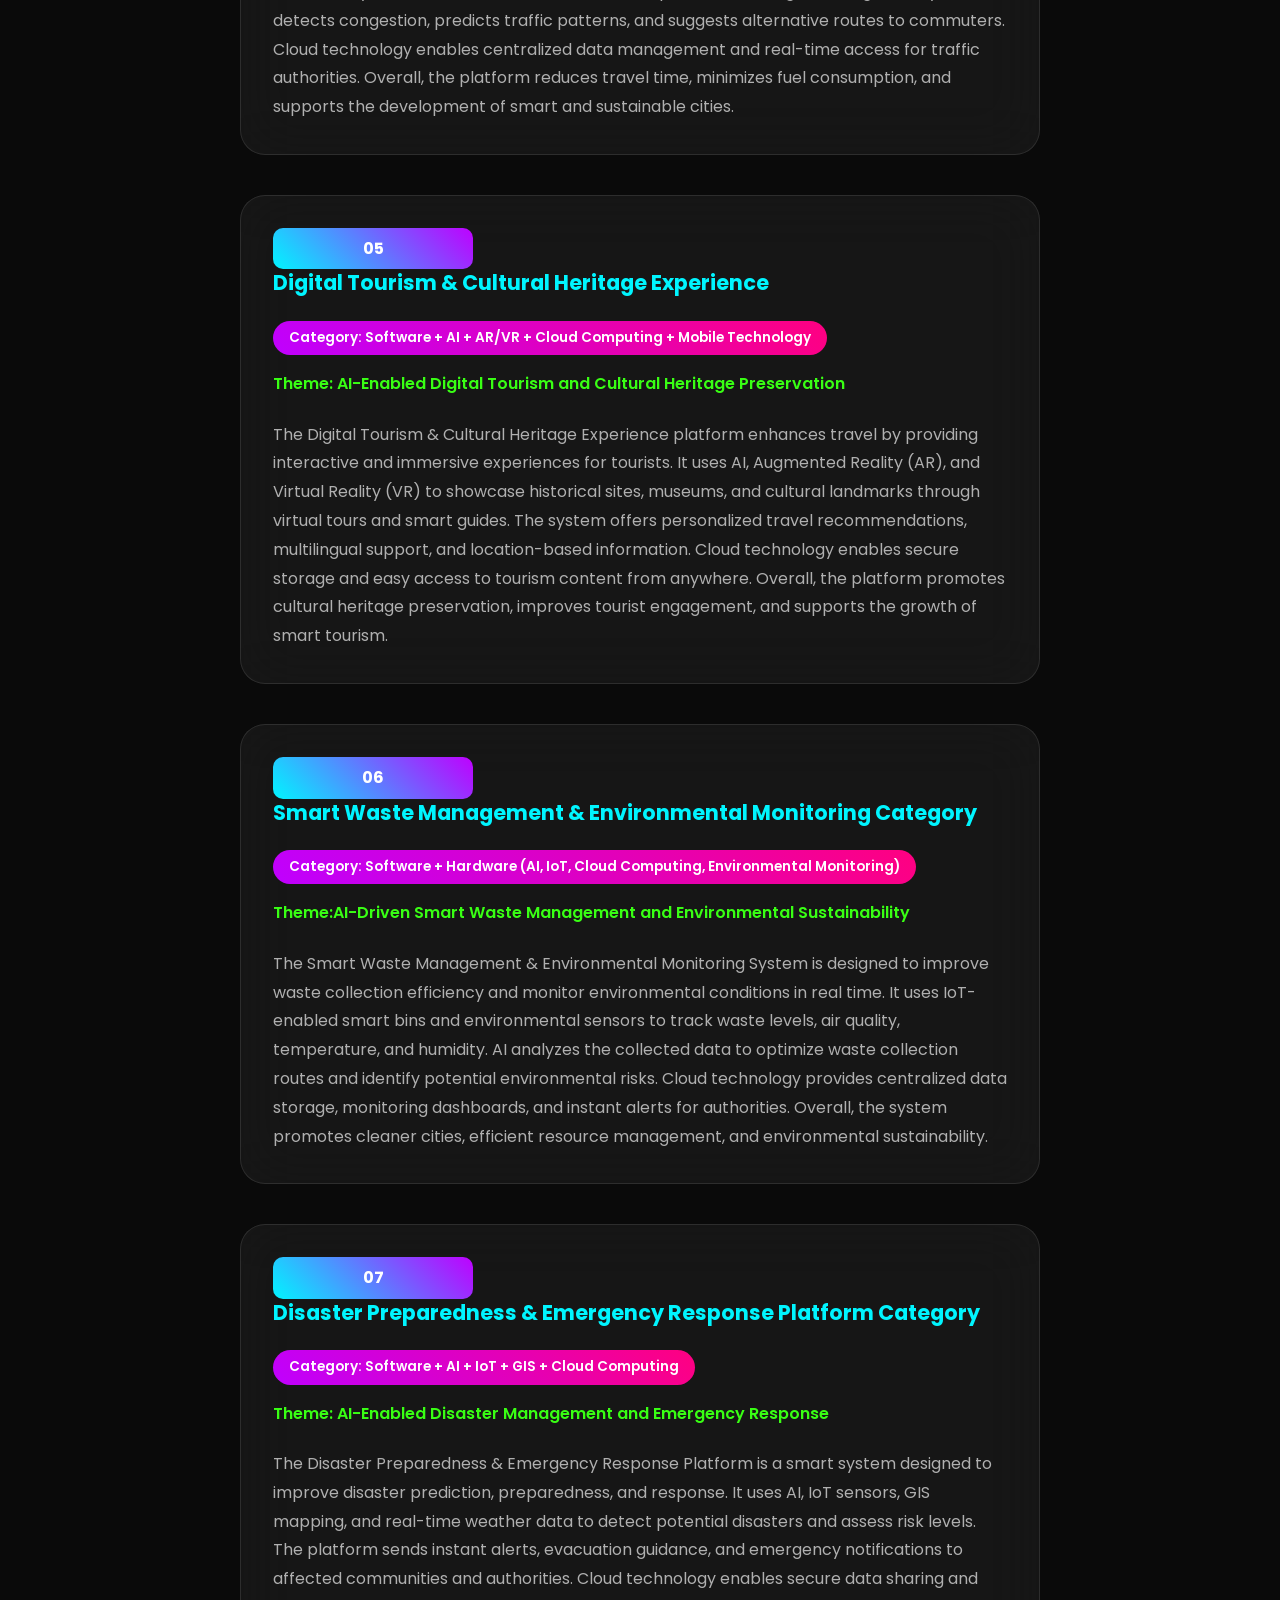
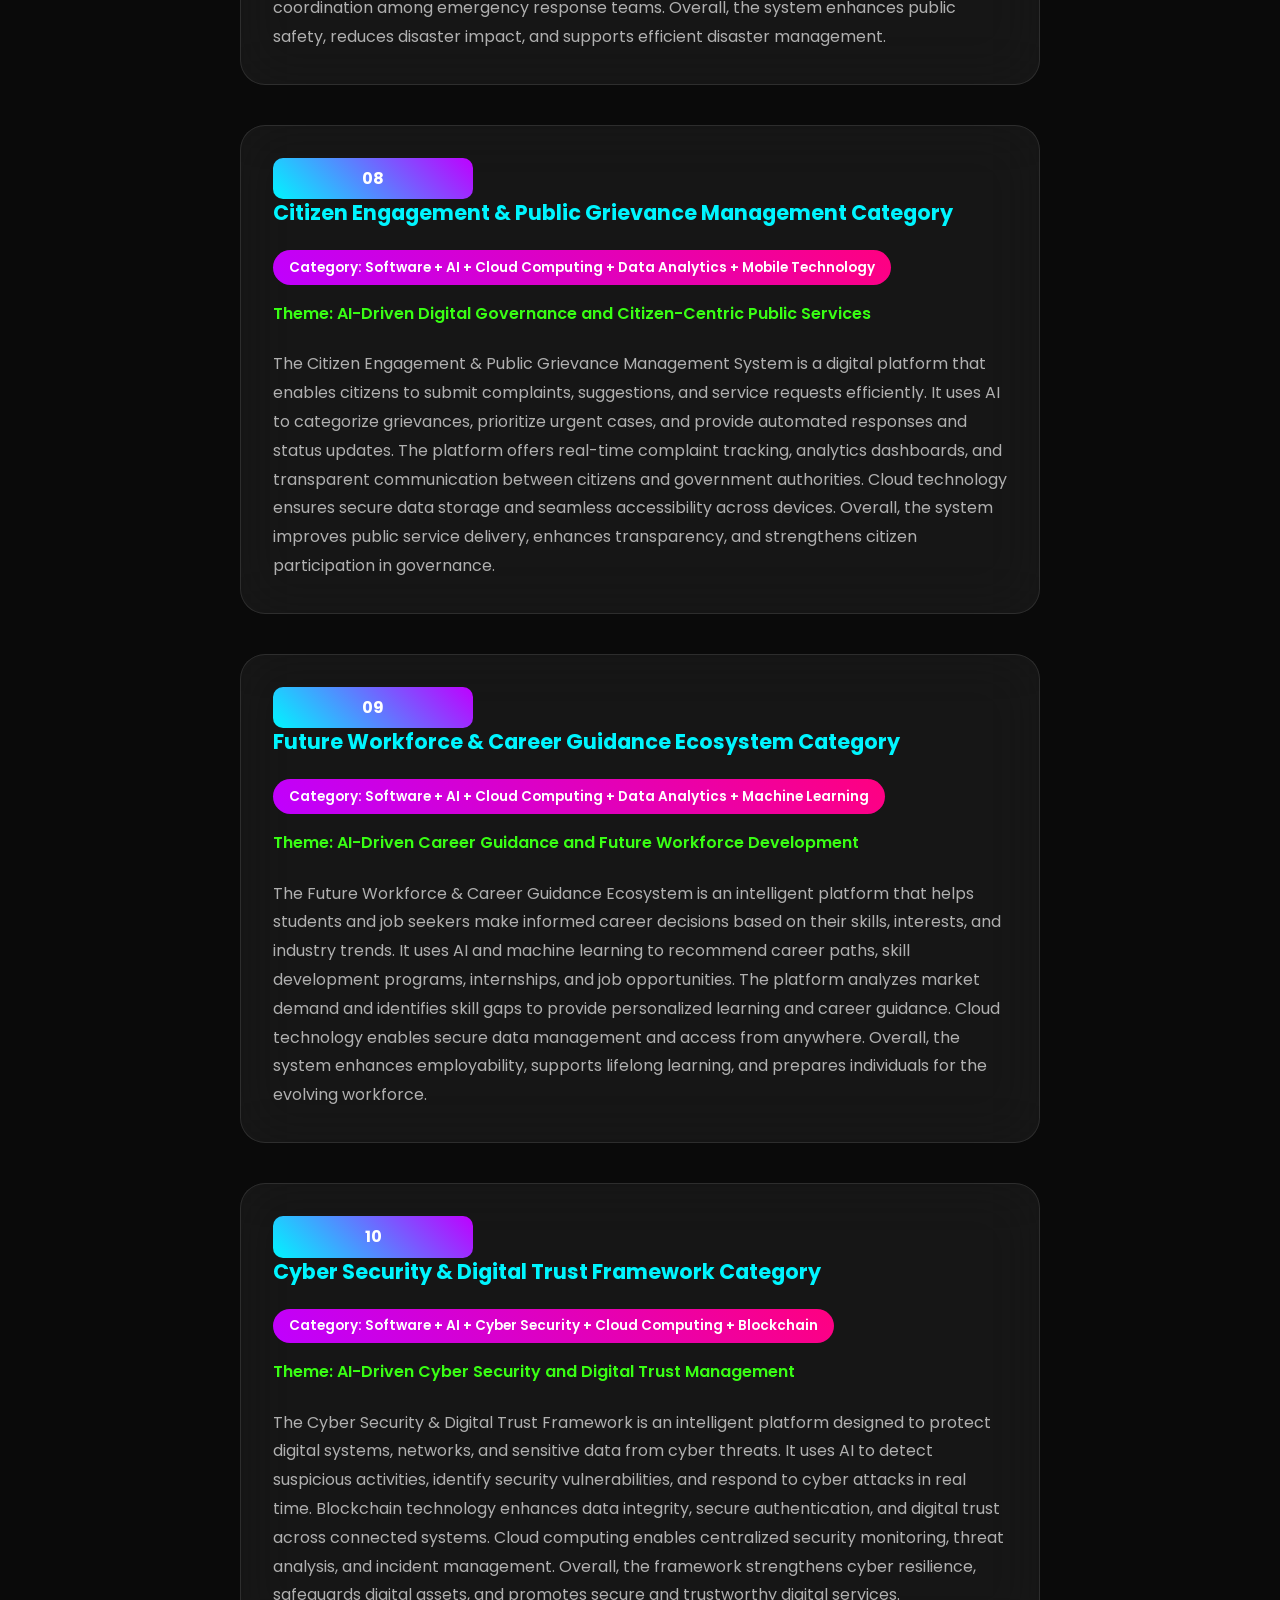
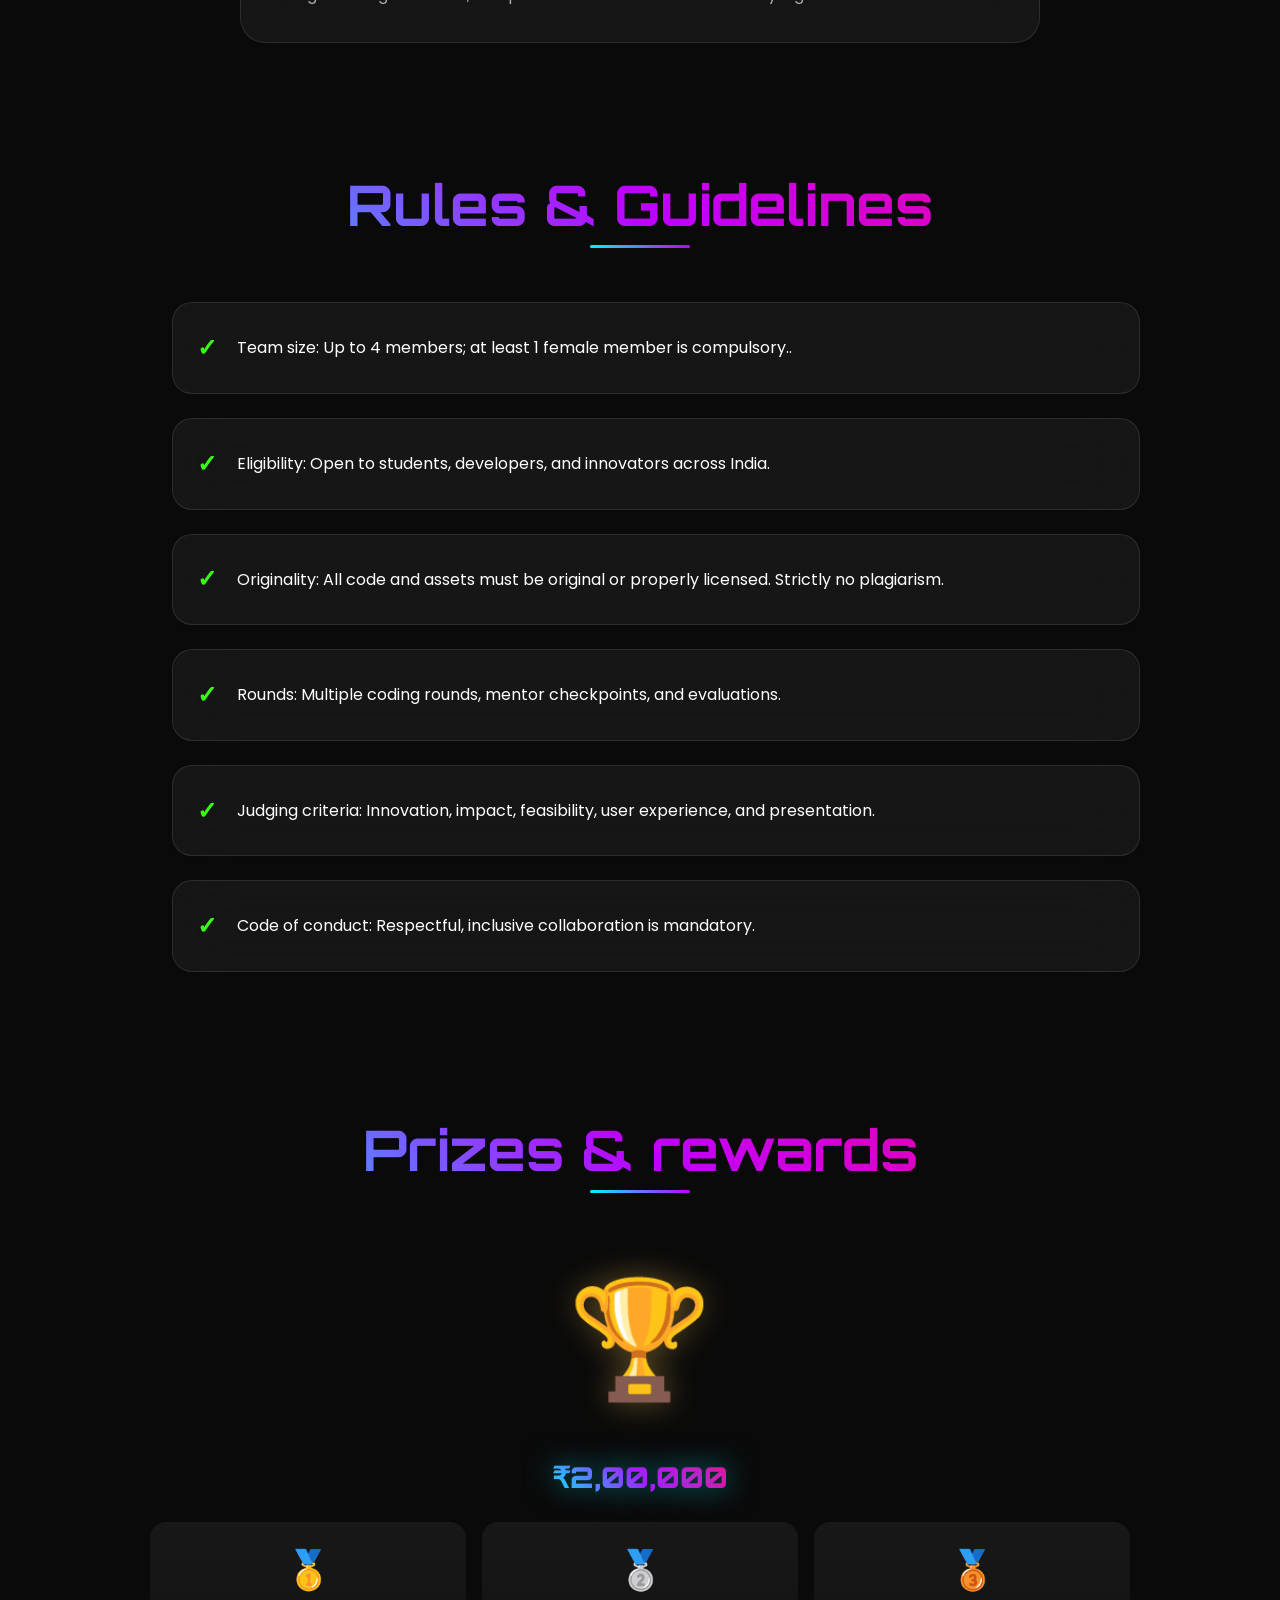
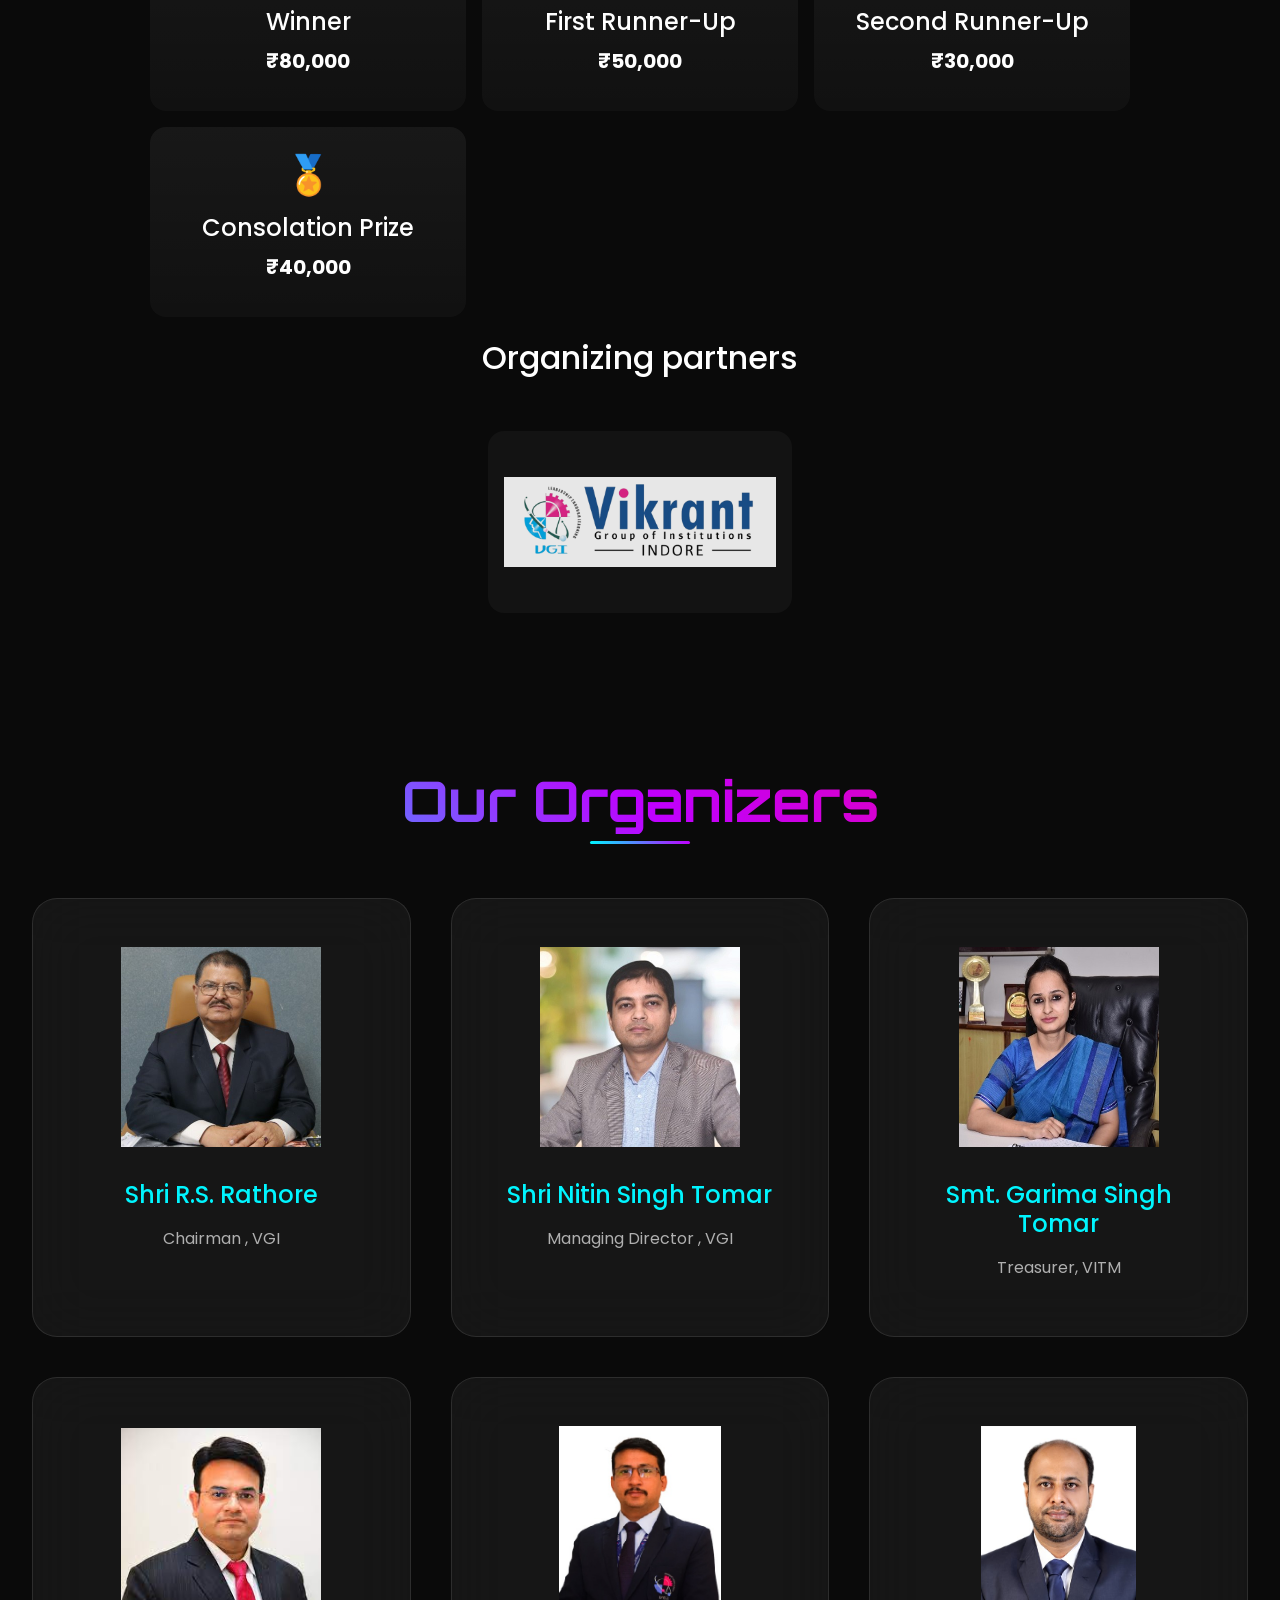
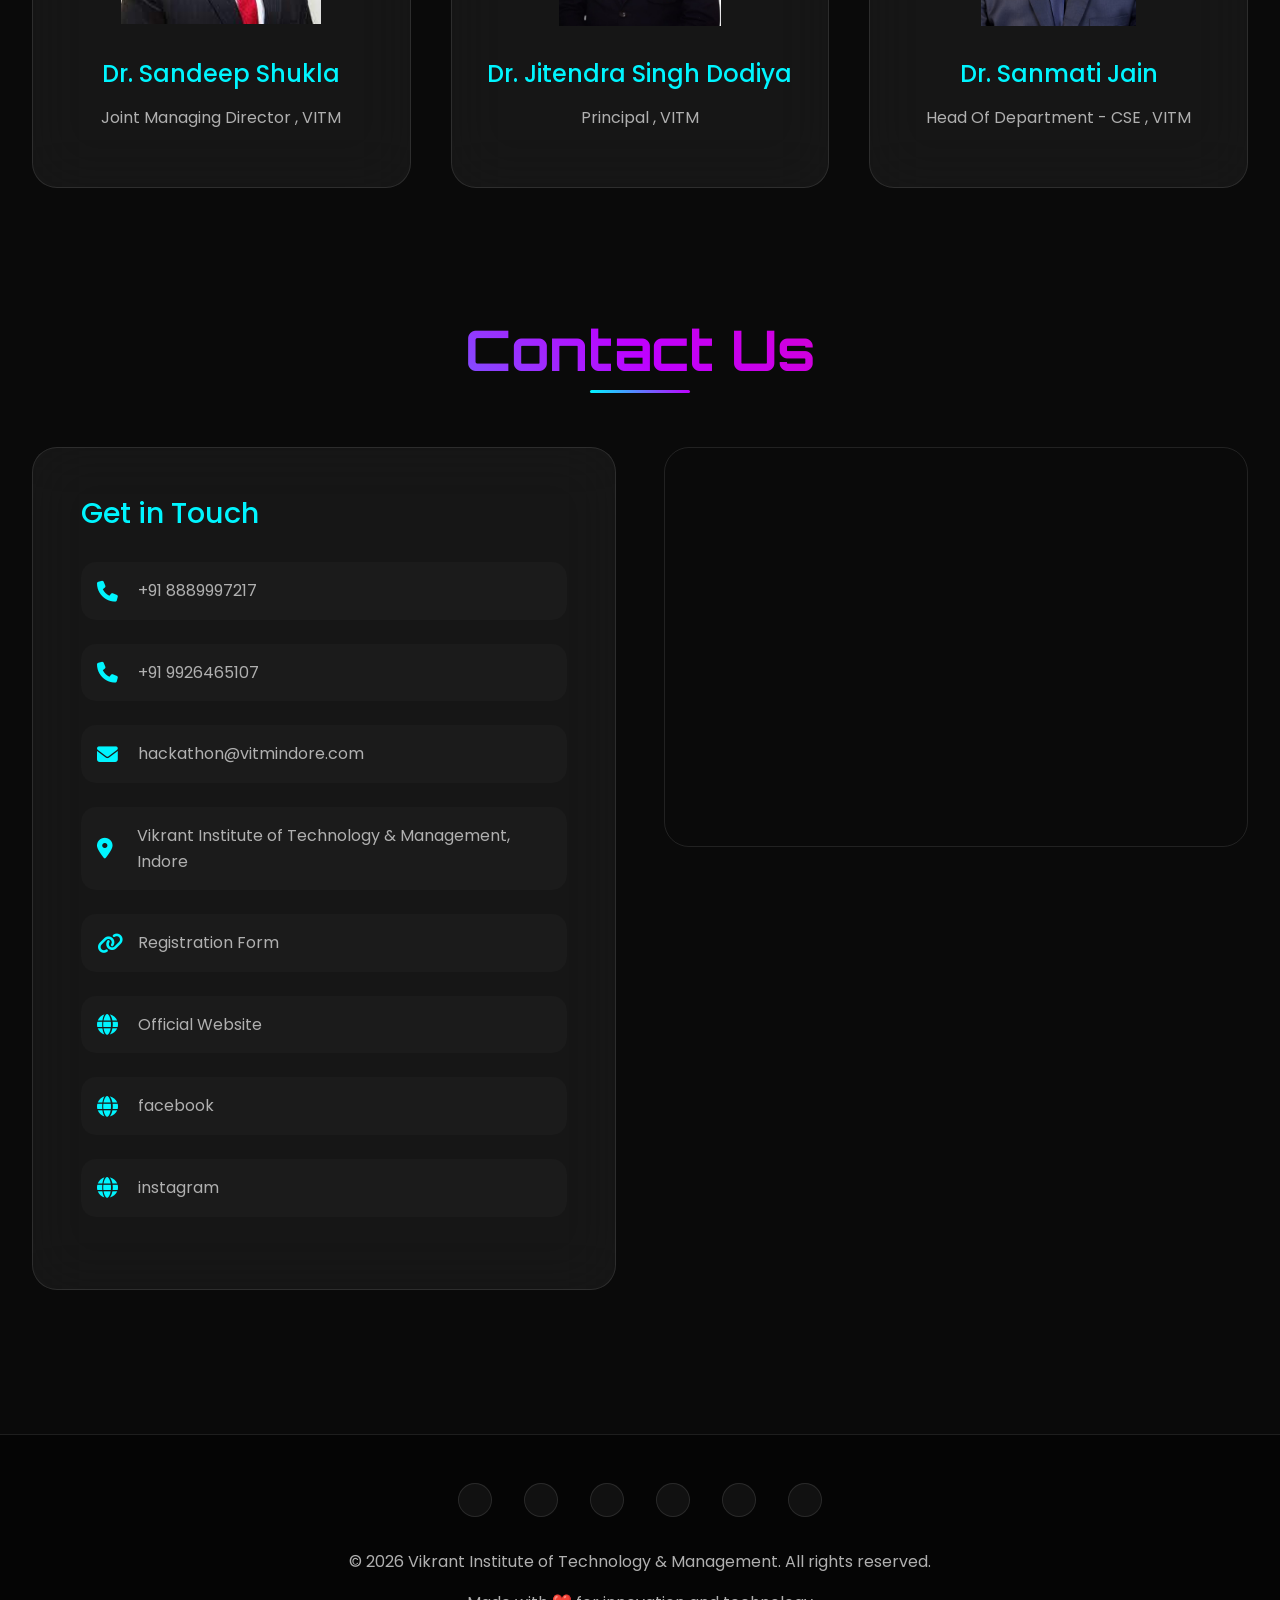
==== commit 21b59396: "Update index" ====
--- a/index.html
+++ b/index.html
@@ -1747,7 +1747,7 @@
                 <a href="https://forms.gle/nBespXoUn4PGBpcW9" target="_blank" class="btn btn-primary btn-lg magnetic">
                     Register Now!
                 </a>
-                <a href="Final_List.pdf" target="_blank" class="btn btn-primary btn-lg magnetic">
+                <a href="Grand Finale Final List_ International.pdf" target="_blank" class="btn btn-primary btn-lg magnetic">
                     SELECTED TEAMS FOR GRAND FINALE INNOVIK 6.0 INTERNATIONAL HACKATHON 2026
                 </a>
             </div>
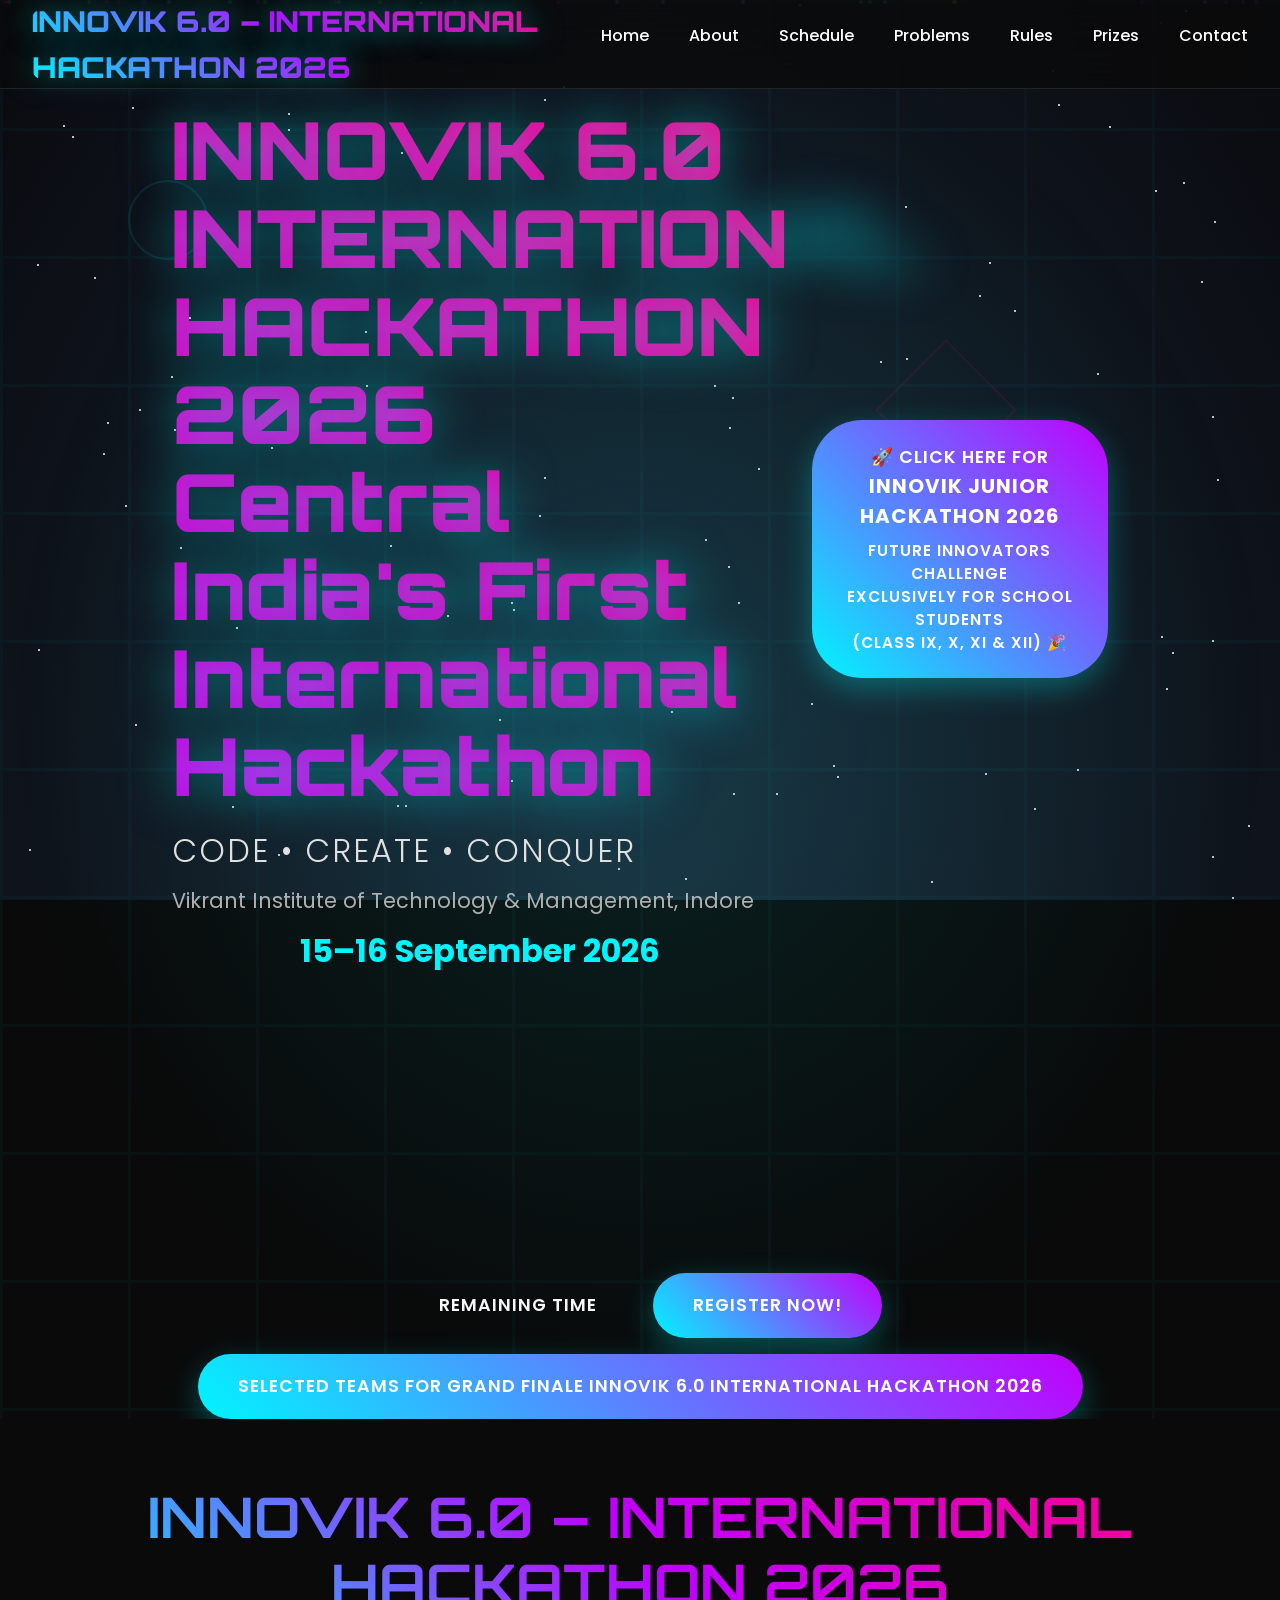
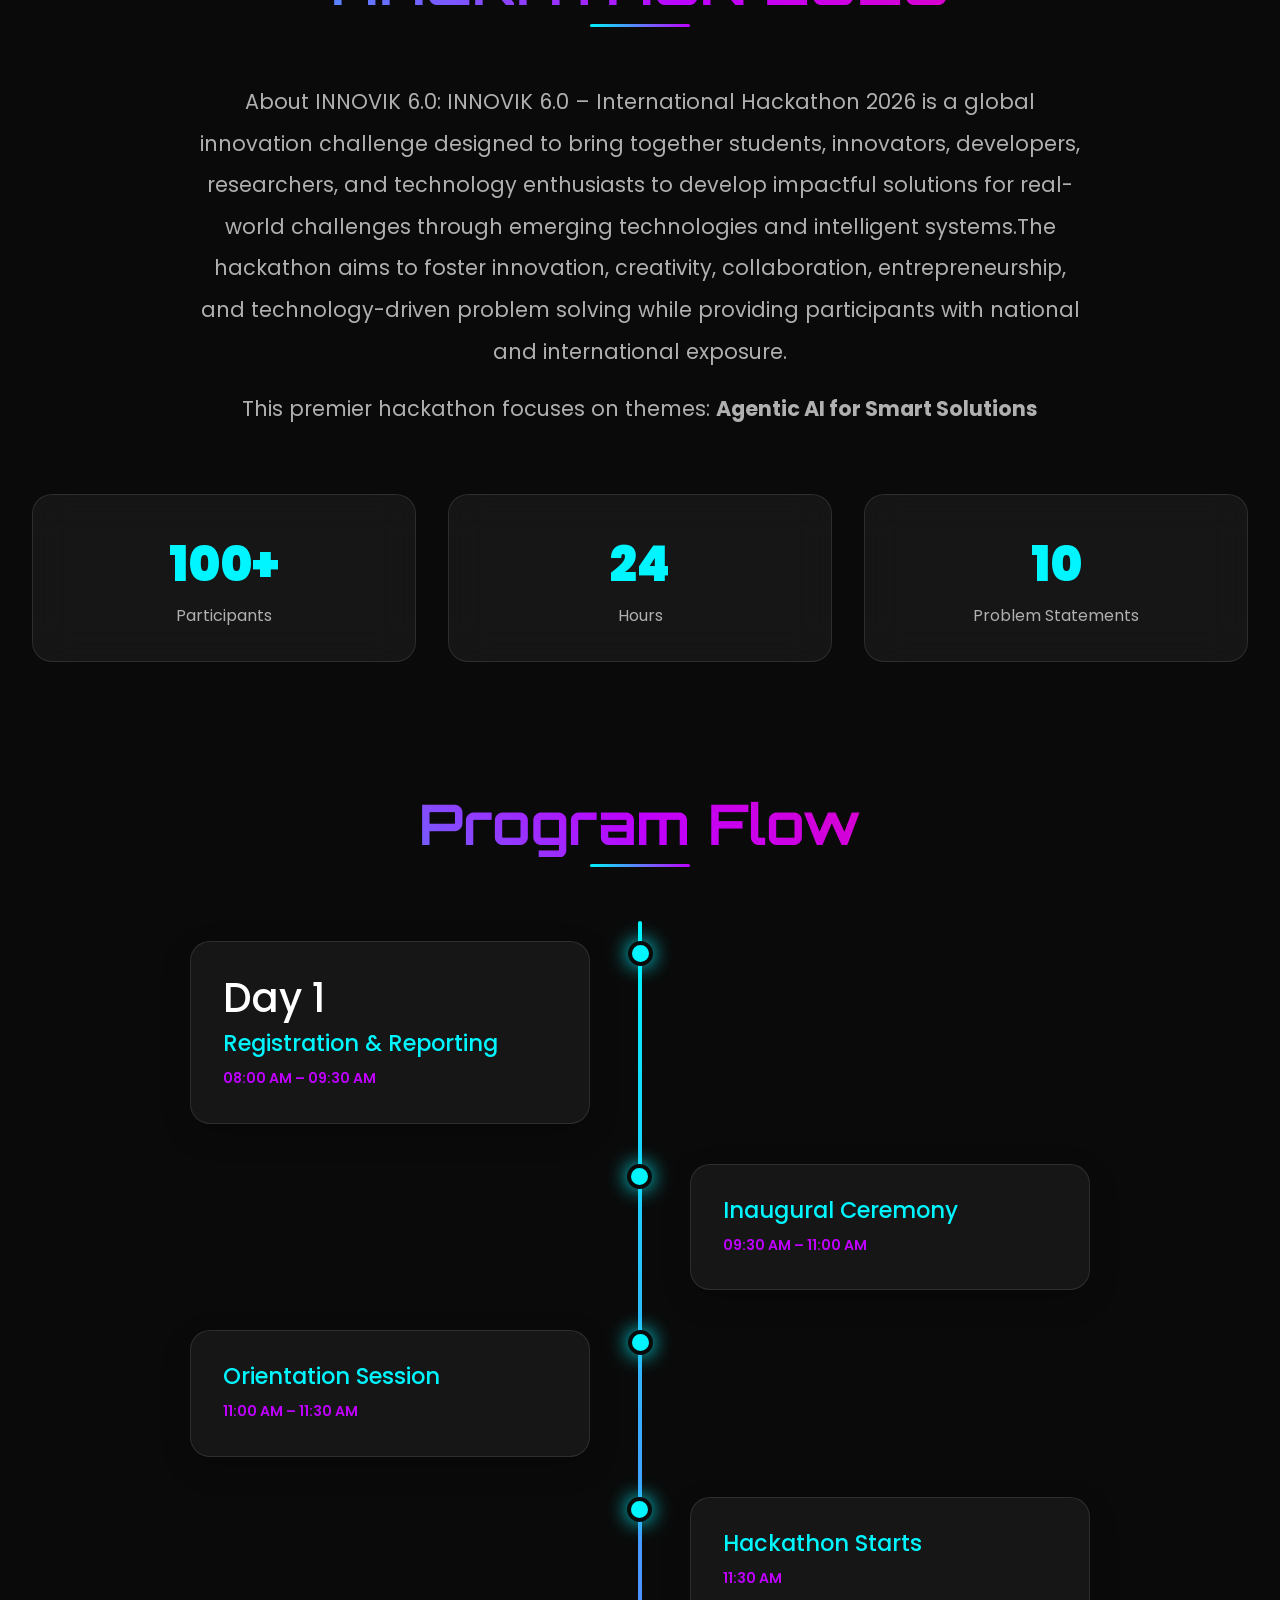
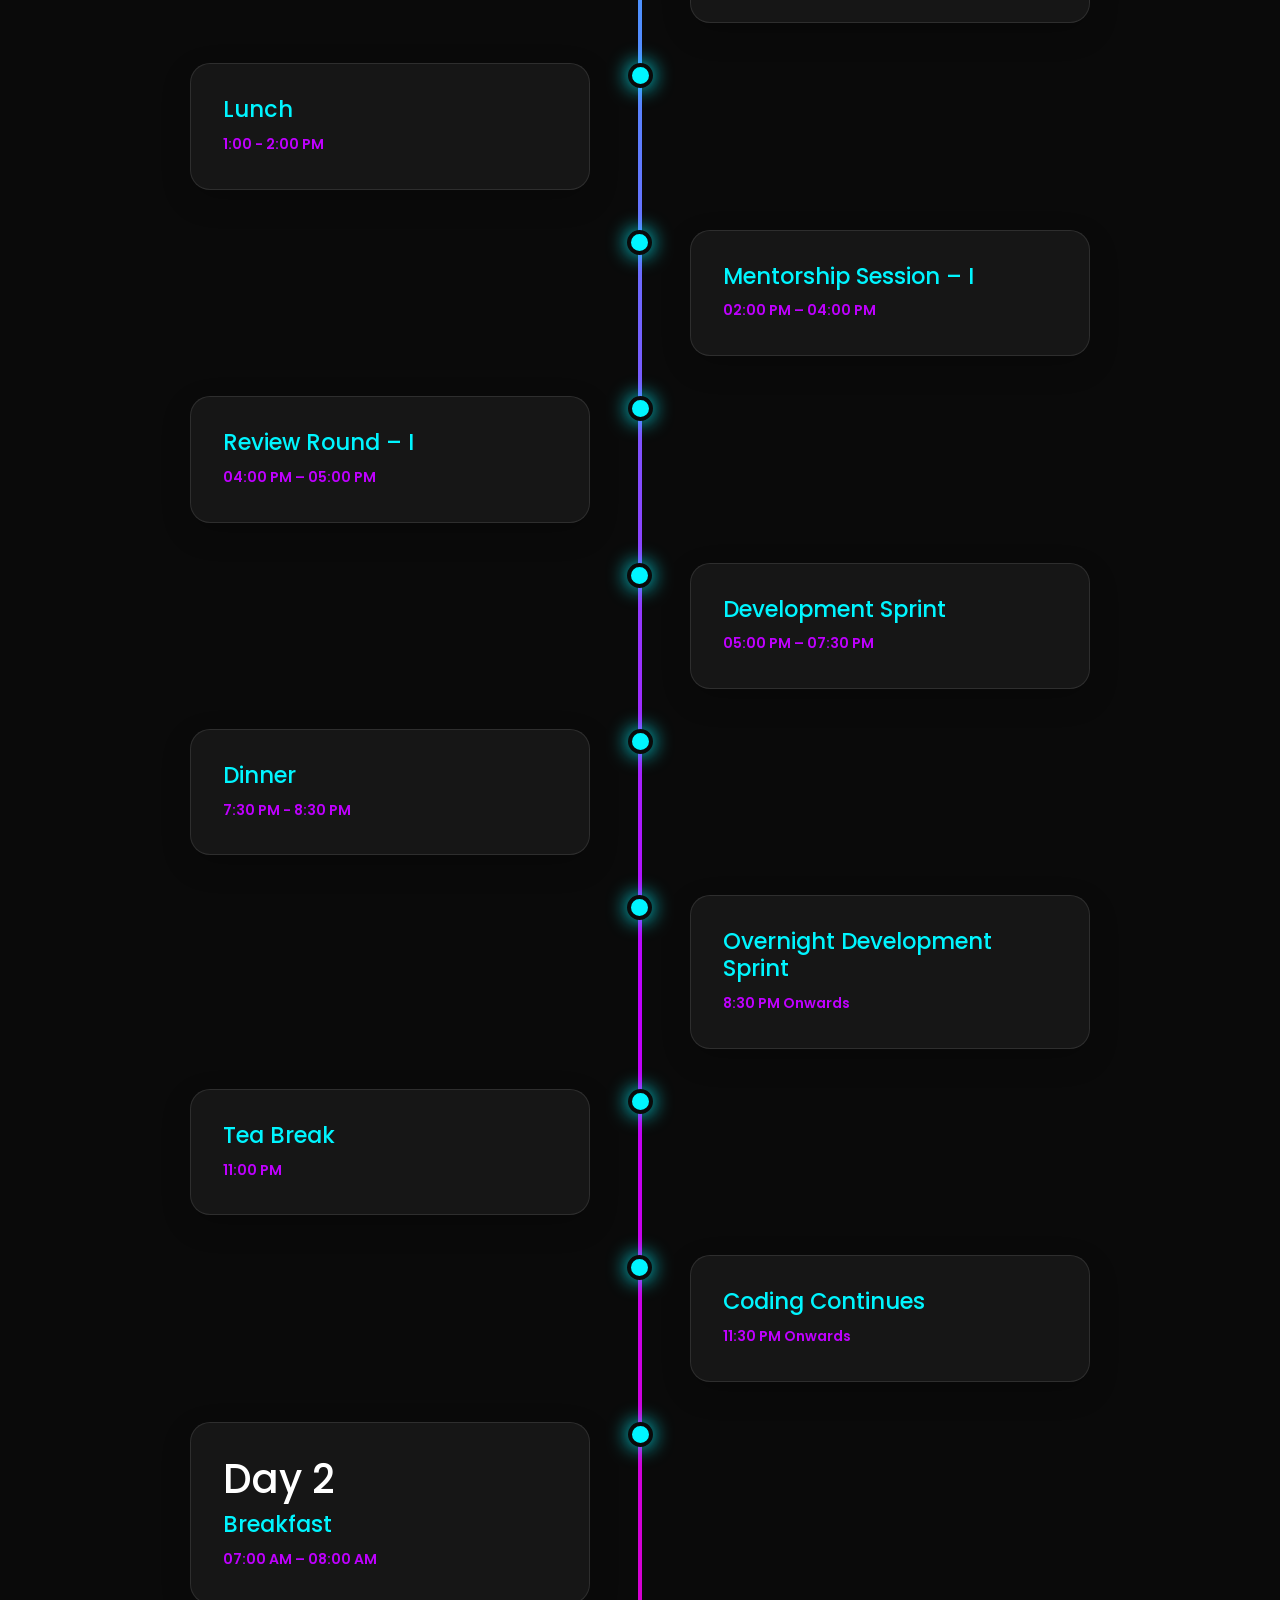
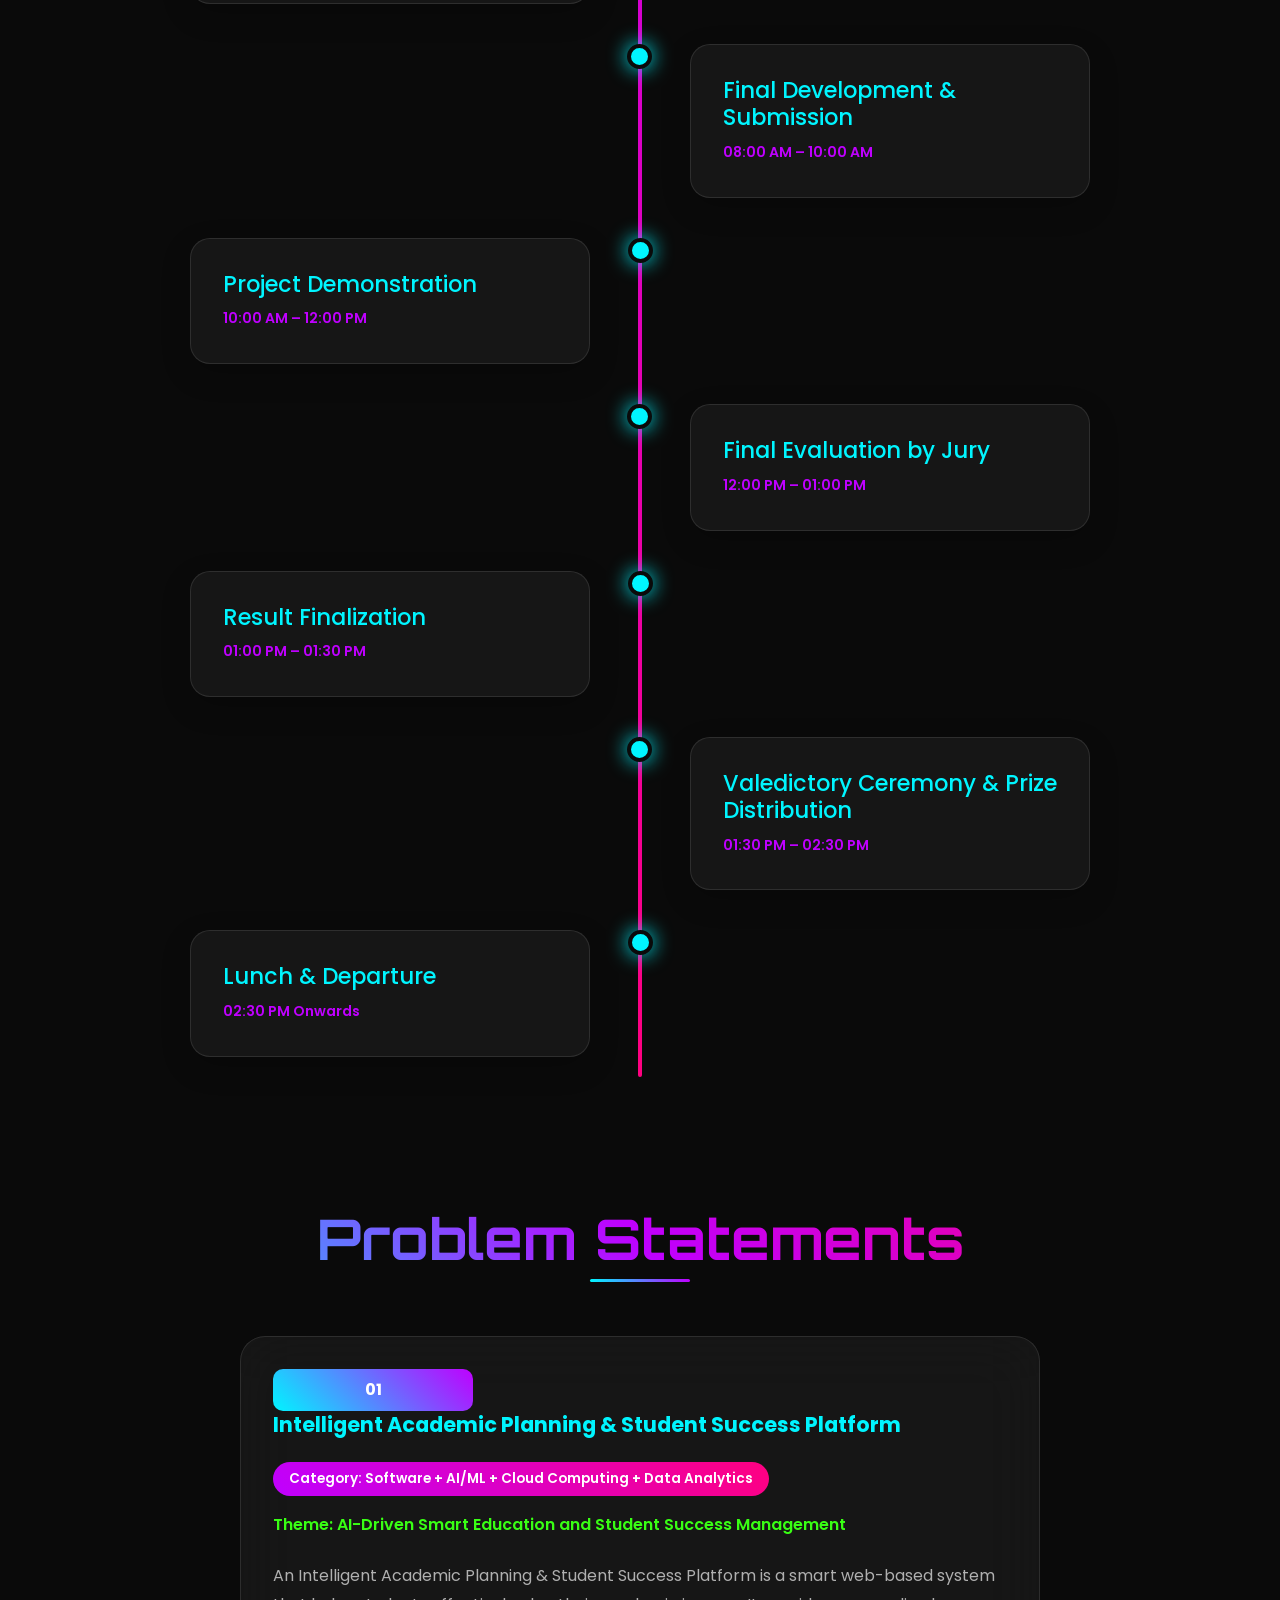
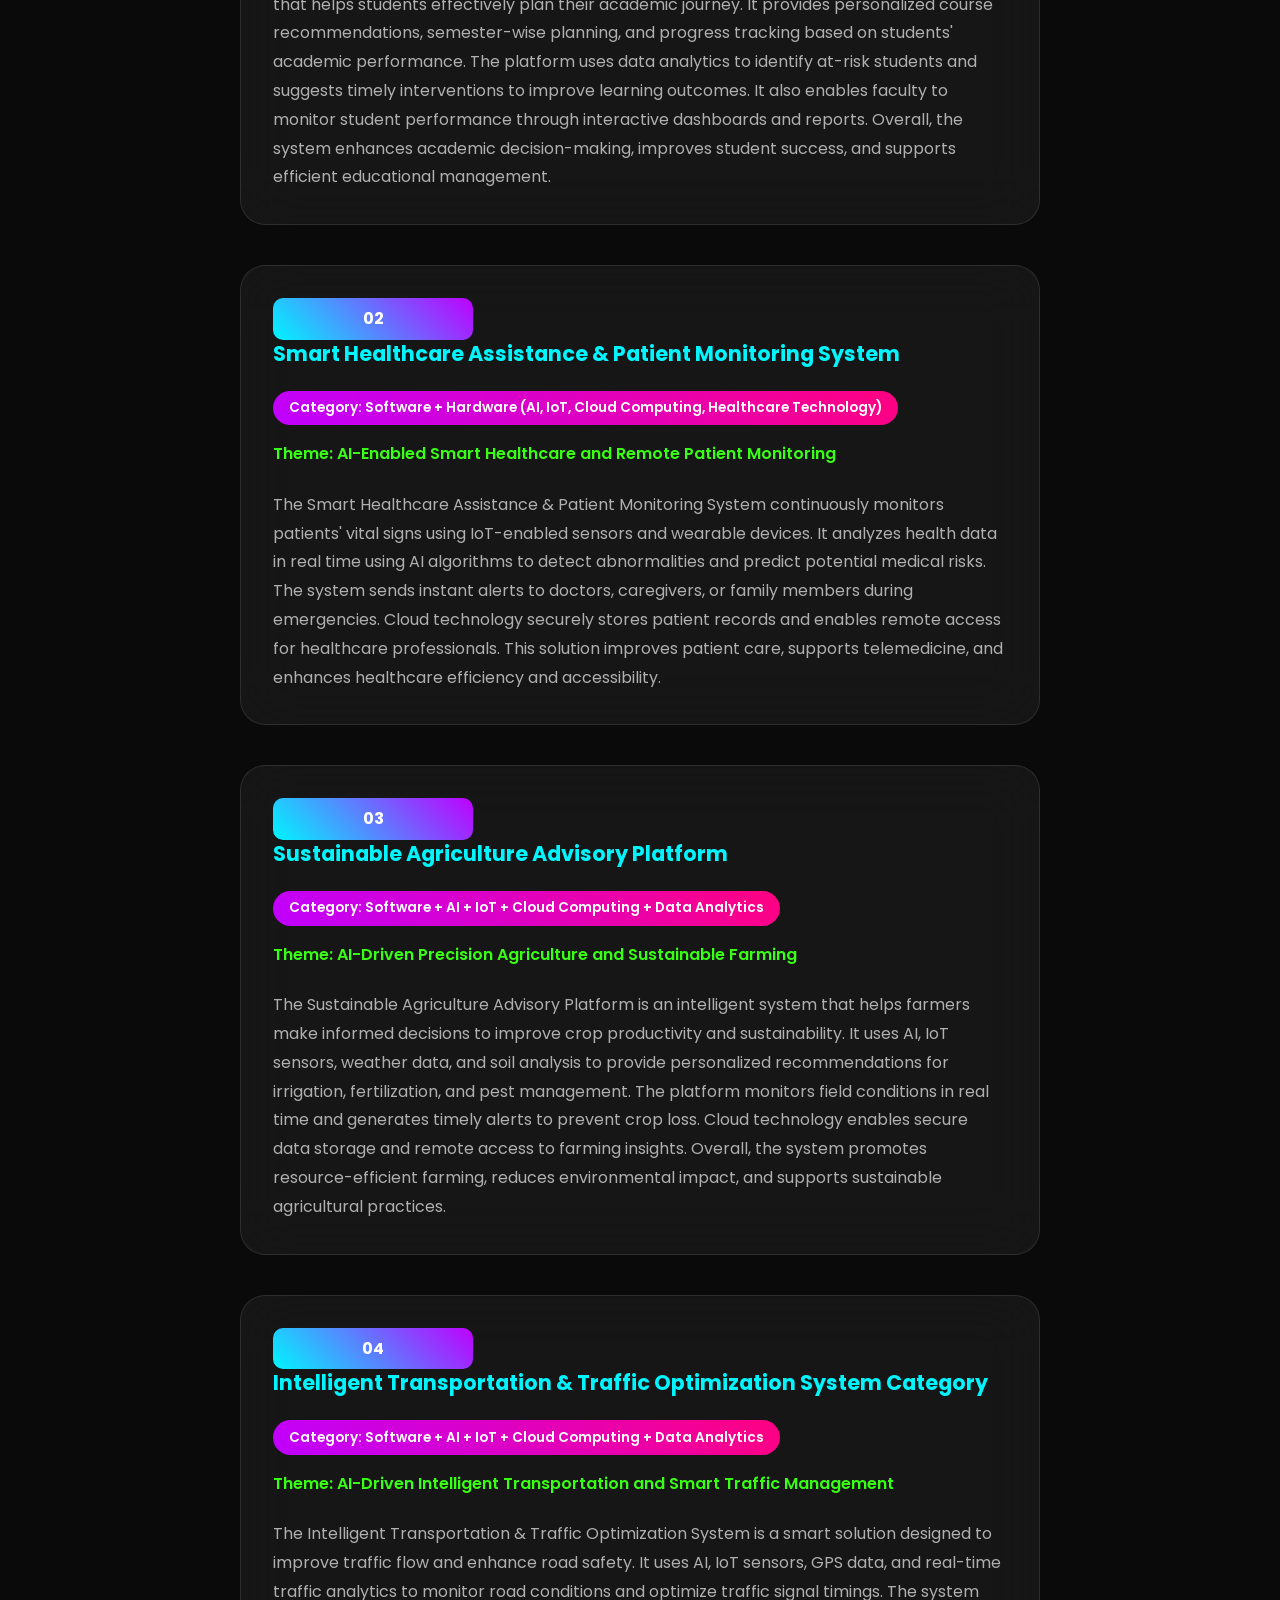
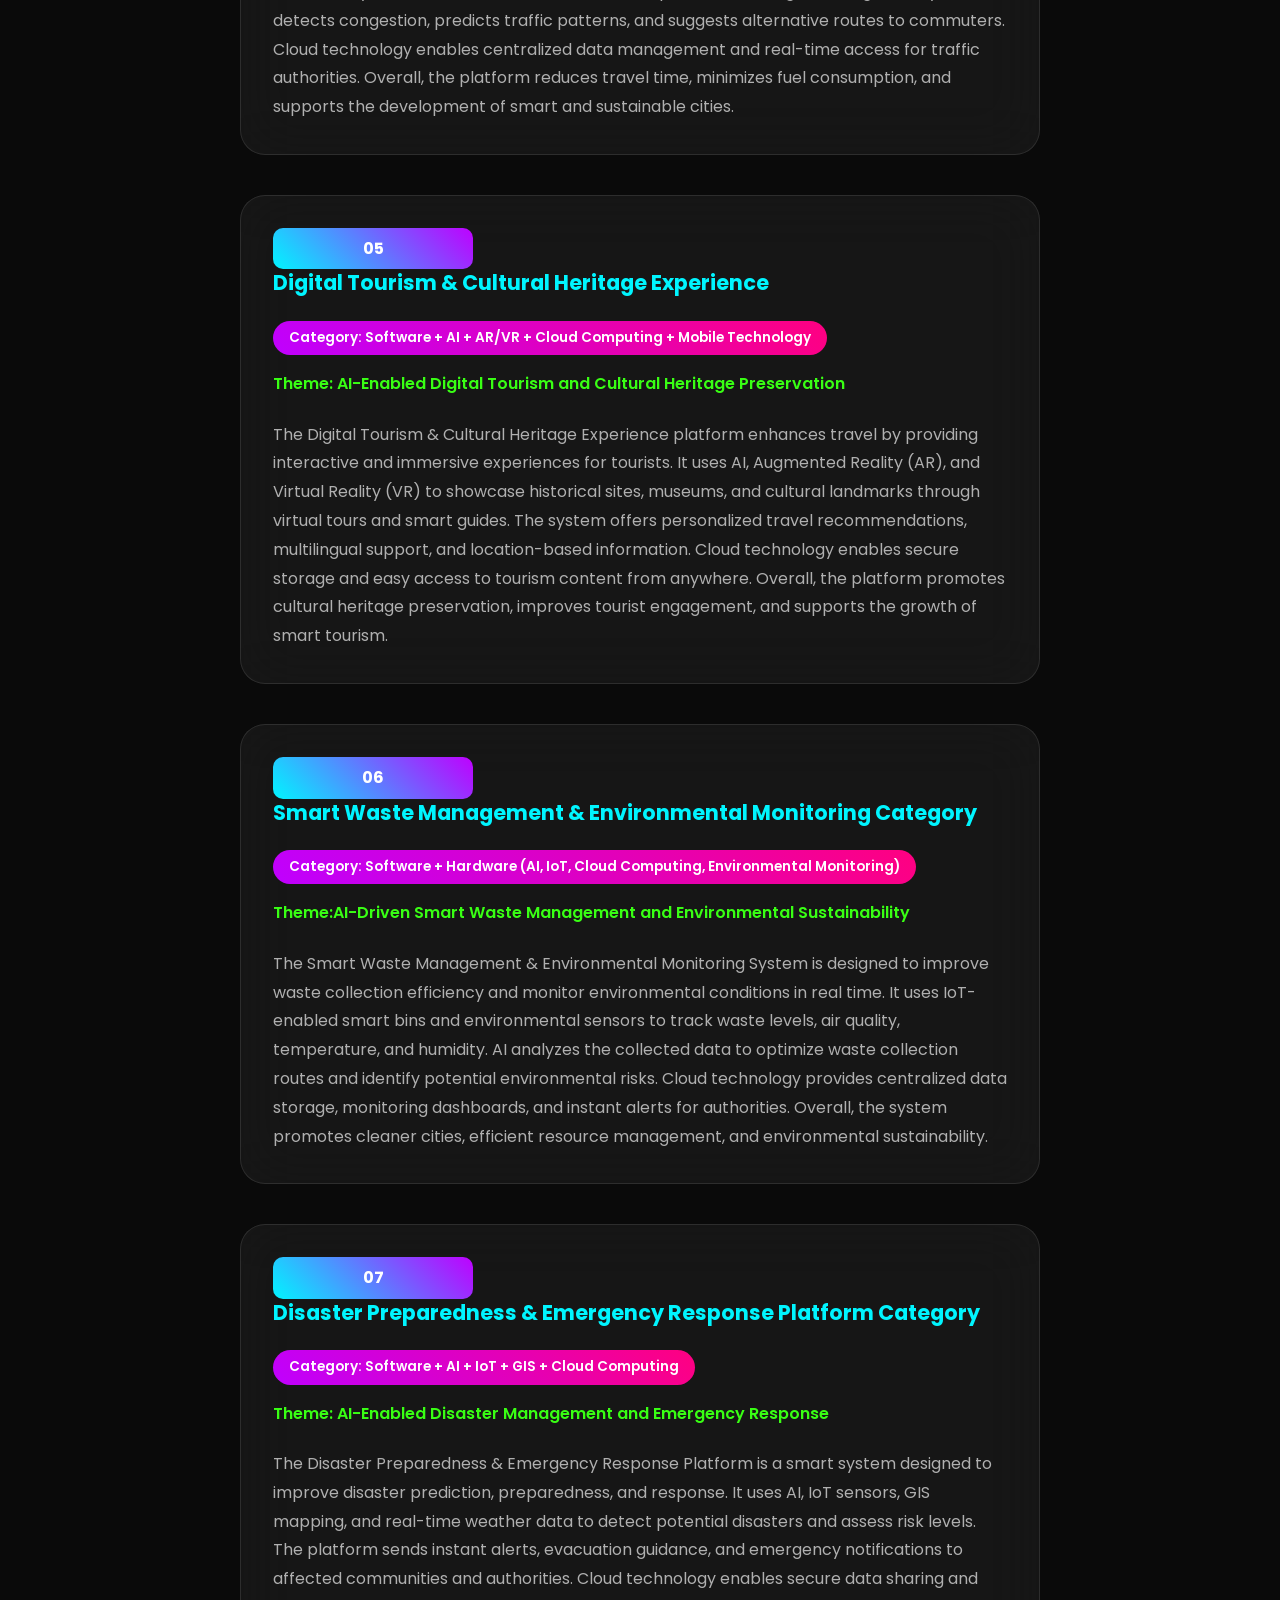
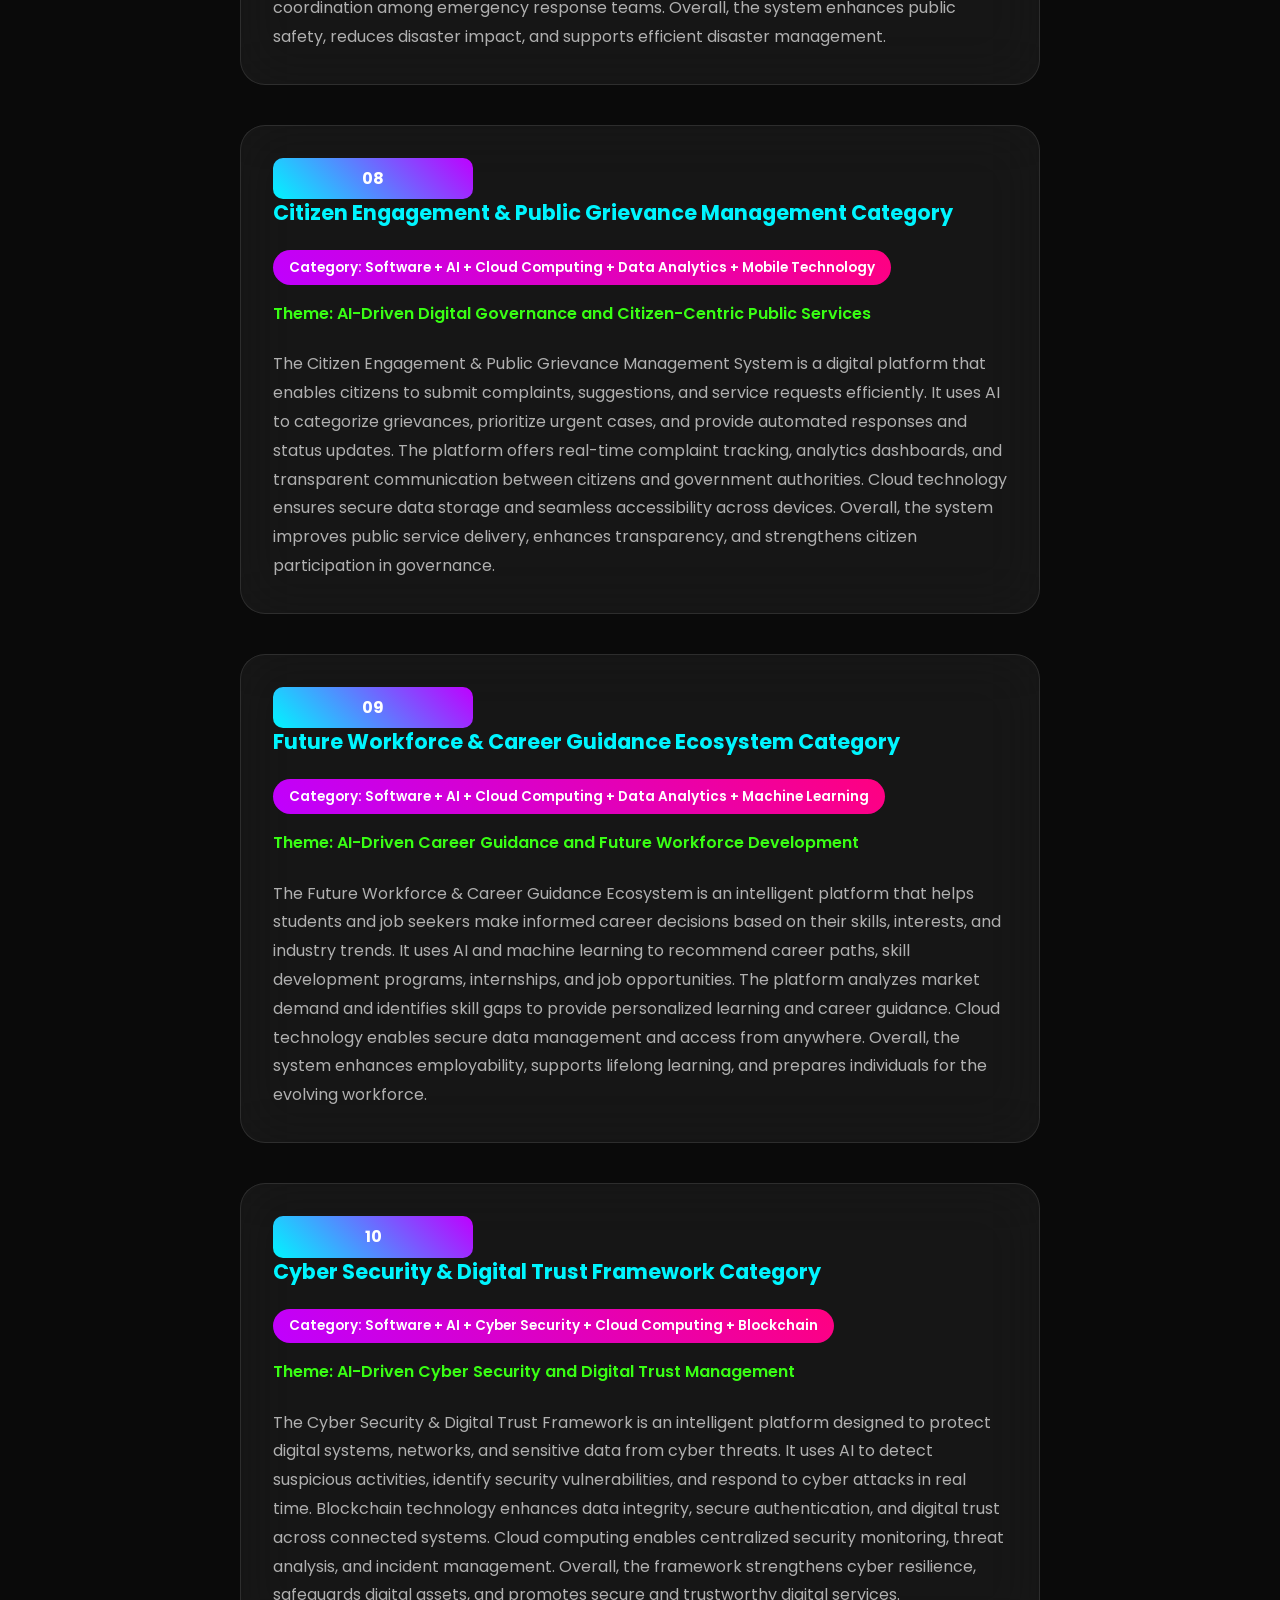
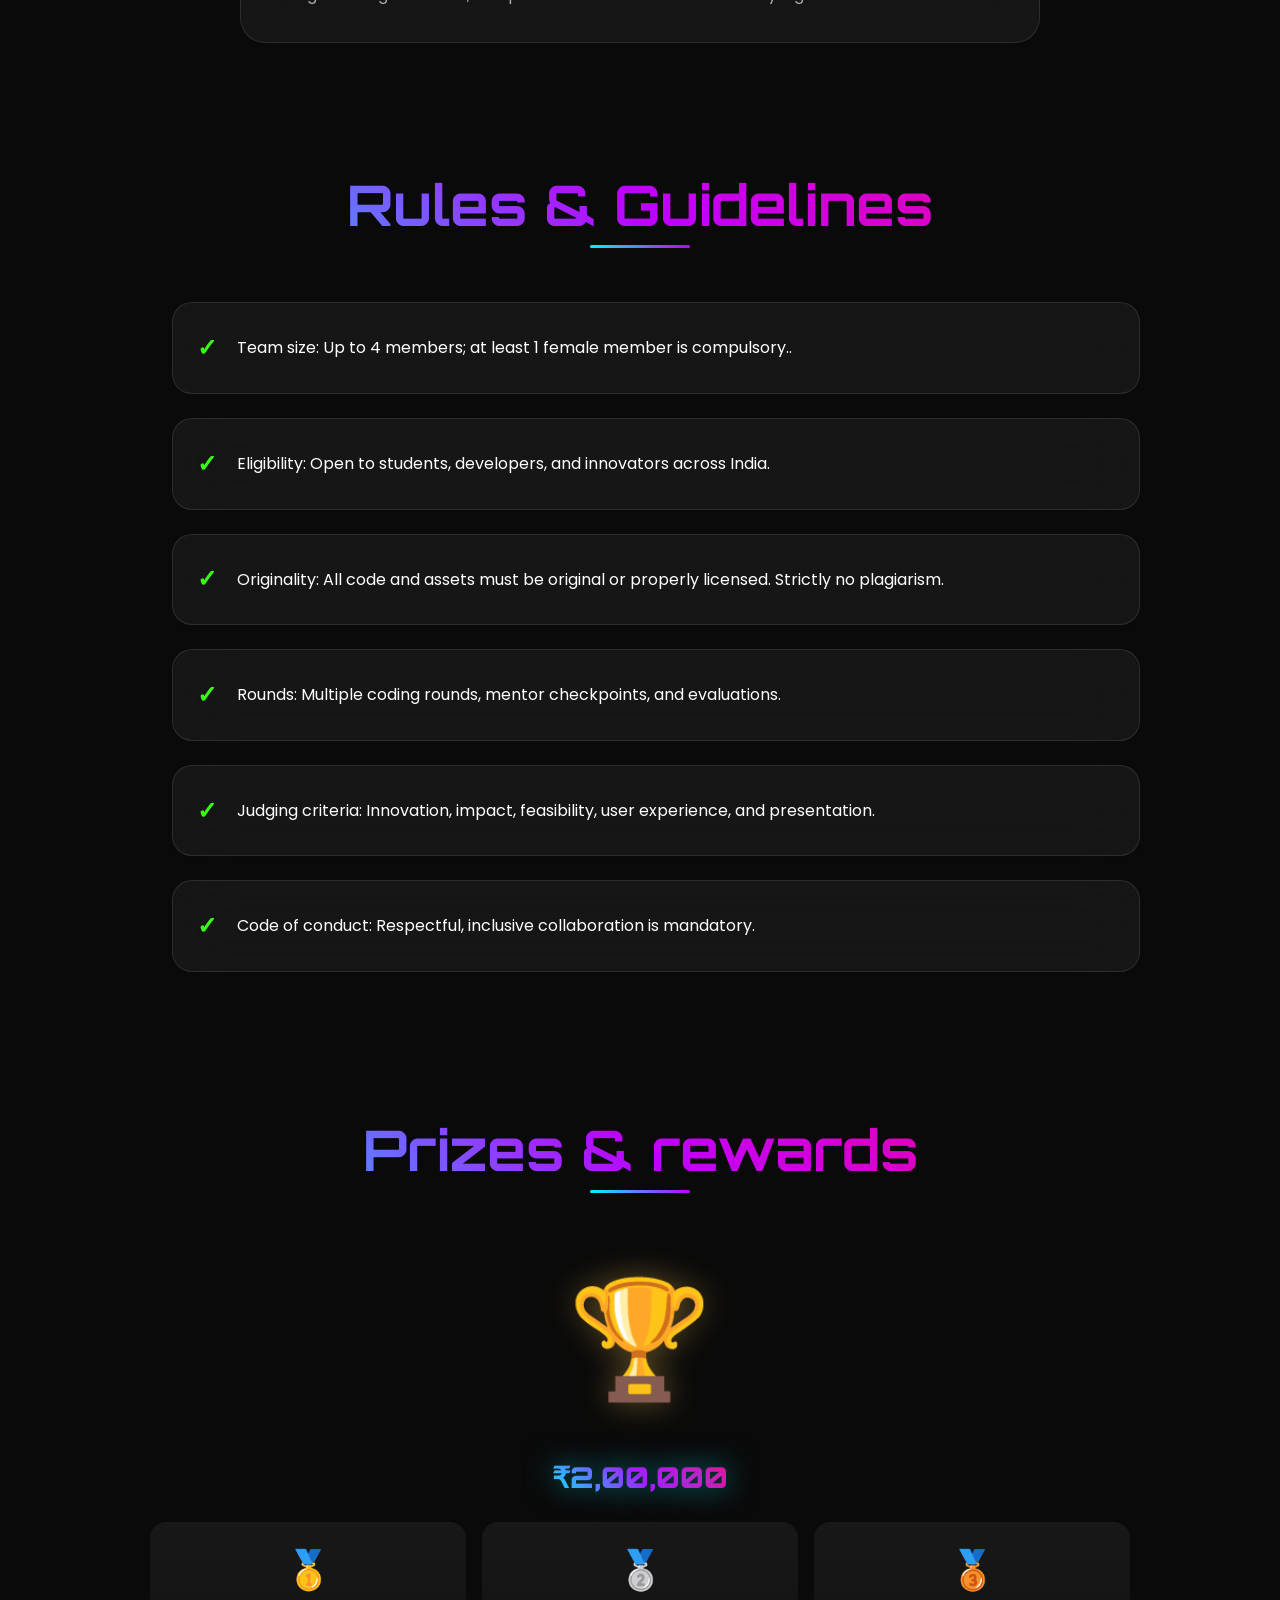
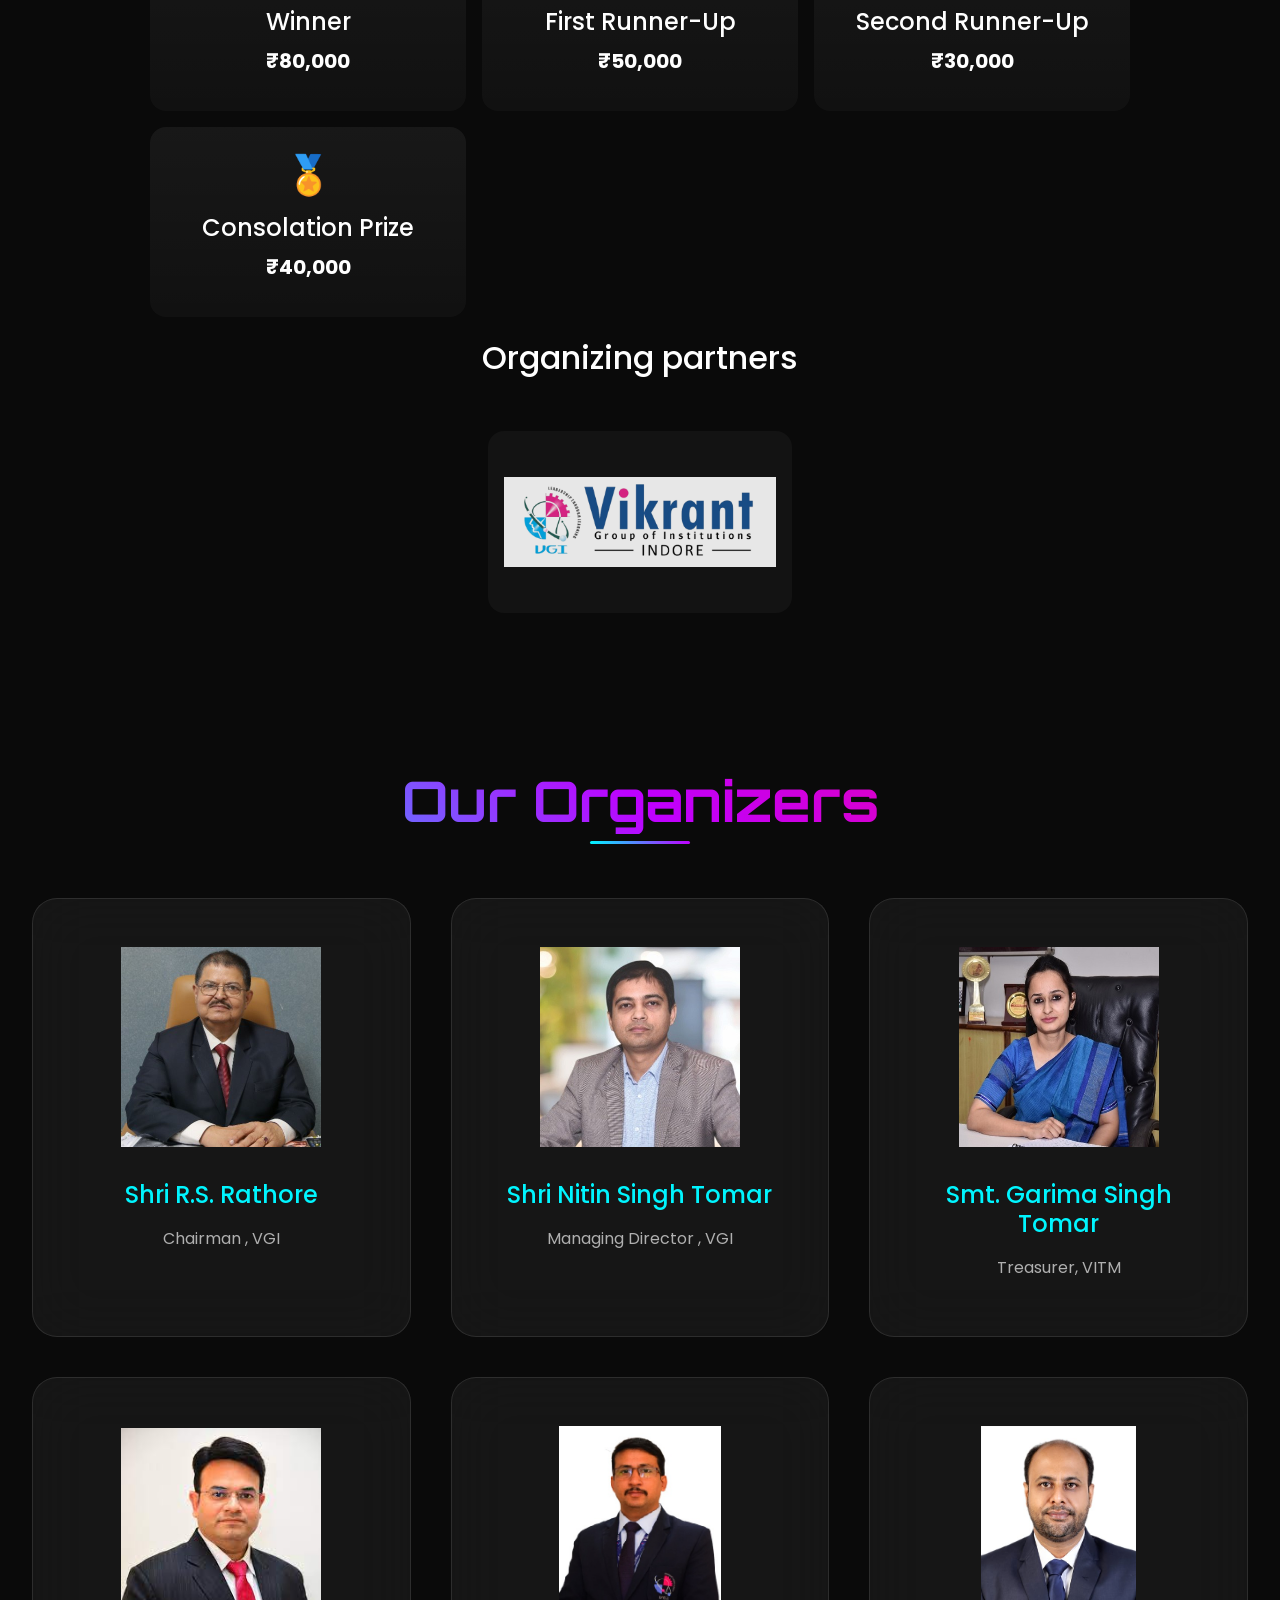
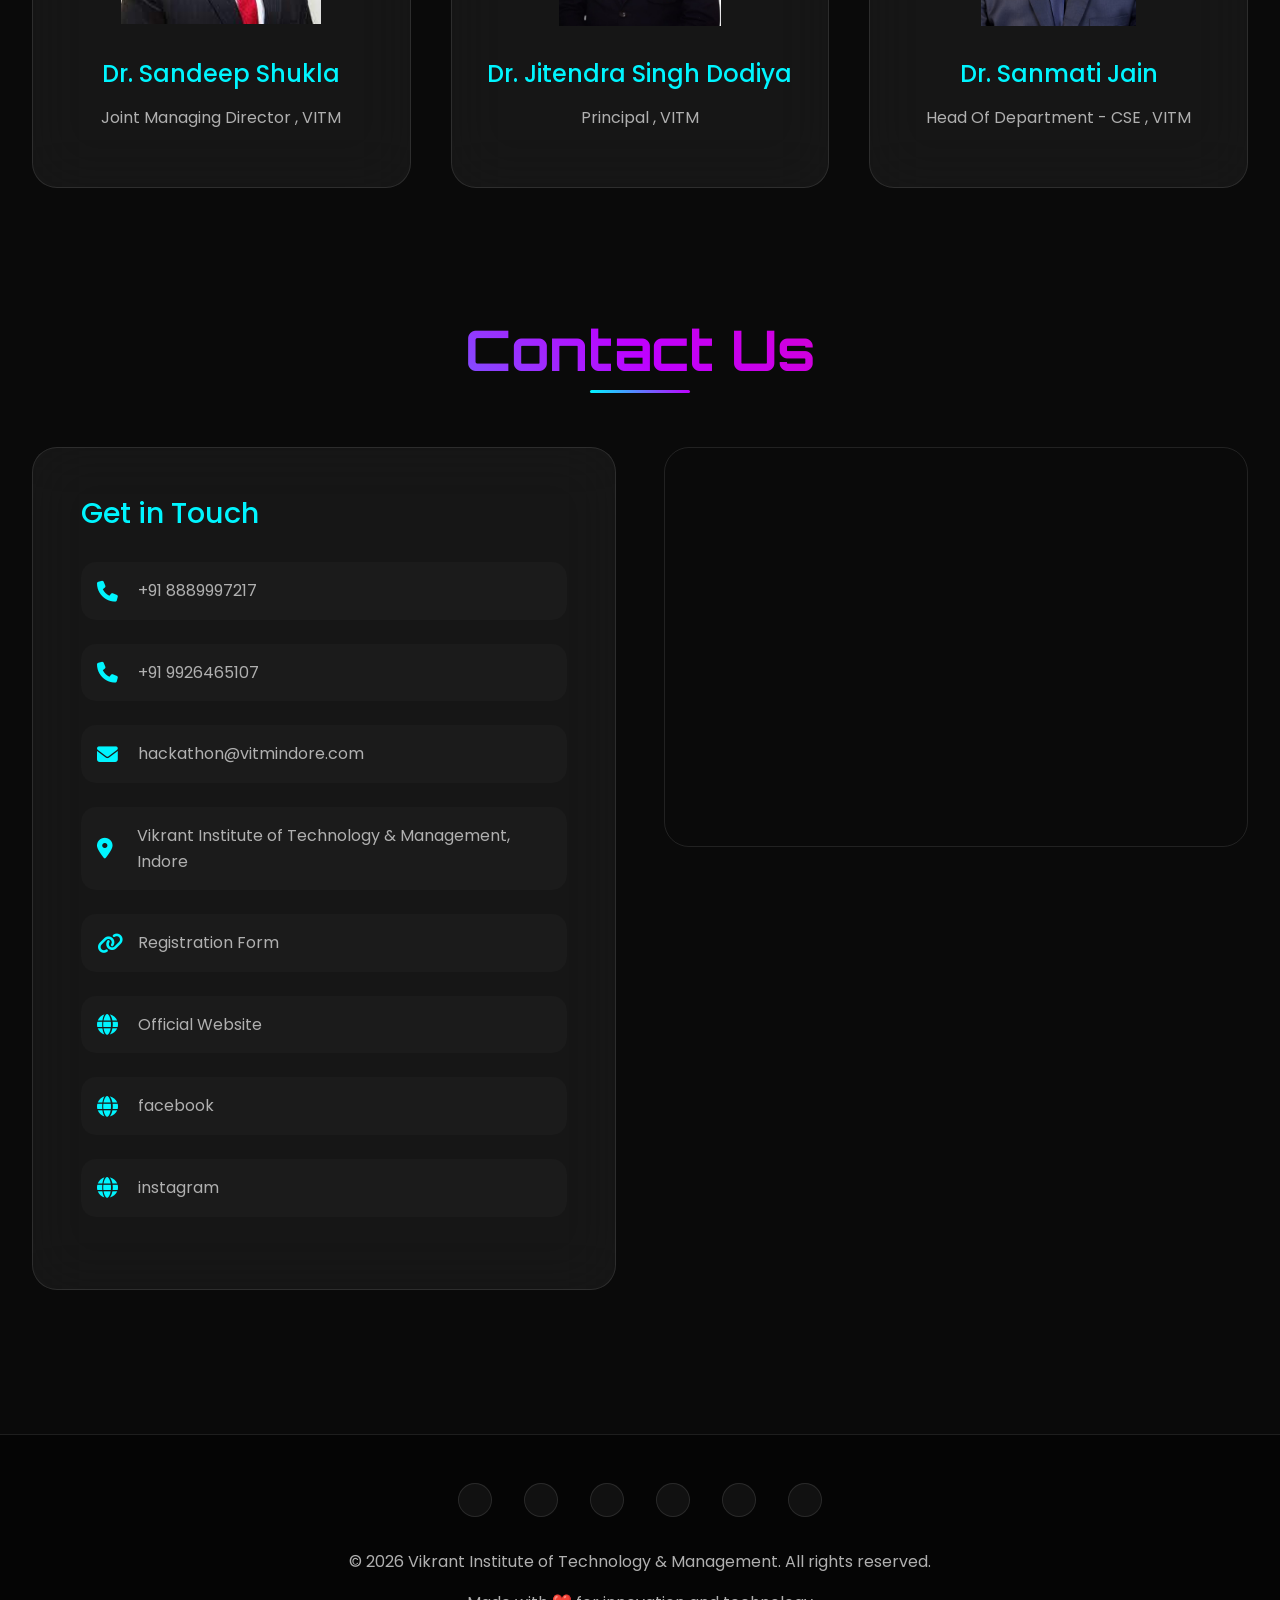
==== commit e3edb65d: "Update index.html sdf" ====
--- a/index.html
+++ b/index.html
@@ -2585,34 +2585,87 @@
         }
 
         // Countdown Timer
-        function initializeCountdown() {
-            const eventDate = new Date('2026-09-15T11:39:00').getTime();
-
-            function updateCountdown() {
-                const now = new Date().getTime();
-                const distance = eventDate - now;
-
-                if (distance > 0) {
-                    const days = Math.floor(distance / (1000 * 60 * 60 * 24));
-                    const hours = Math.floor((distance % (1000 * 60 * 60 * 24)) / (1000 * 60 * 60));
-                    const minutes = Math.floor((distance % (1000 * 60 * 60)) / (1000 * 60));
-                    const seconds = Math.floor((distance % (1000 * 60)) / 1000);
-
-                    document.getElementById('days').textContent = days.toString().padStart(2, '0');
-                    document.getElementById('hours').textContent = hours.toString().padStart(2, '0');
-                    document.getElementById('minutes').textContent = minutes.toString().padStart(2, '0');
-                    document.getElementById('seconds').textContent = seconds.toString().padStart(2, '0');
-                } else {
-                    document.getElementById('days').textContent = '00';
-                    document.getElementById('hours').textContent = '00';
-                    document.getElementById('minutes').textContent = '00';
-                    document.getElementById('seconds').textContent = '00';
-                }
-            }
-
-            updateCountdown();
-            setInterval(updateCountdown, 1000);
-        }
+        // 24-Hour Countdown Timer
+function initializeCountdown() {
+
+    // Countdown starts: 15 September 2026, 12:00 PM
+    // Countdown ends:   16 September 2026, 12:00 PM
+    const startTime = new Date('2026-09-15T12:00:00+05:30').getTime();
+    const endTime = startTime + (24 * 60 * 60 * 1000);
+
+    function updateCountdown() {
+
+        const now = new Date().getTime();
+
+        // Before 12:00 PM → show full 24 hours
+        if (now < startTime) {
+            updateDisplay(24, 0, 0, 0);
+            return;
+        }
+
+        const distance = endTime - now;
+
+        if (distance > 0) {
+
+            const hours = Math.floor(distance / (1000 * 60 * 60));
+            const minutes = Math.floor(
+                (distance % (1000 * 60 * 60)) / (1000 * 60)
+            );
+            const seconds = Math.floor(
+                (distance % (1000 * 60)) / 1000
+            );
+
+            // Display everything as HOURS
+            updateDisplay(hours, minutes, seconds);
+
+        } else {
+
+            // Countdown finished
+            updateDisplay(0, 0, 0);
+        }
+    }
+
+    function updateDisplay(hours, minutes, seconds) {
+        document.getElementById('days').textContent = '00';
+        document.getElementById('hours').textContent =
+            hours.toString().padStart(2, '0');
+        document.getElementById('minutes').textContent =
+            minutes.toString().padStart(2, '0');
+        document.getElementById('seconds').textContent =
+            seconds.toString().padStart(2, '0');
+    }
+
+    updateCountdown();
+    setInterval(updateCountdown, 1000);
+}
+        // function initializeCountdown() {
+        //     const eventDate = new Date('2026-09-15T11:39:00').getTime();
+
+        //     function updateCountdown() {
+        //         const now = new Date().getTime();
+        //         const distance = eventDate - now;
+
+        //         if (distance > 0) {
+        //             const days = Math.floor(distance / (1000 * 60 * 60 * 24));
+        //             const hours = Math.floor((distance % (1000 * 60 * 60 * 24)) / (1000 * 60 * 60));
+        //             const minutes = Math.floor((distance % (1000 * 60 * 60)) / (1000 * 60));
+        //             const seconds = Math.floor((distance % (1000 * 60)) / 1000);
+
+        //             document.getElementById('days').textContent = days.toString().padStart(2, '0');
+        //             document.getElementById('hours').textContent = hours.toString().padStart(2, '0');
+        //             document.getElementById('minutes').textContent = minutes.toString().padStart(2, '0');
+        //             document.getElementById('seconds').textContent = seconds.toString().padStart(2, '0');
+        //         } else {
+        //             document.getElementById('days').textContent = '00';
+        //             document.getElementById('hours').textContent = '00';
+        //             document.getElementById('minutes').textContent = '00';
+        //             document.getElementById('seconds').textContent = '00';
+        //         }
+        //     }
+
+        //     updateCountdown();
+        //     setInterval(updateCountdown, 1000);
+        // }
 
         // Problem card toggle functionality
         function toggleProblem(card) {
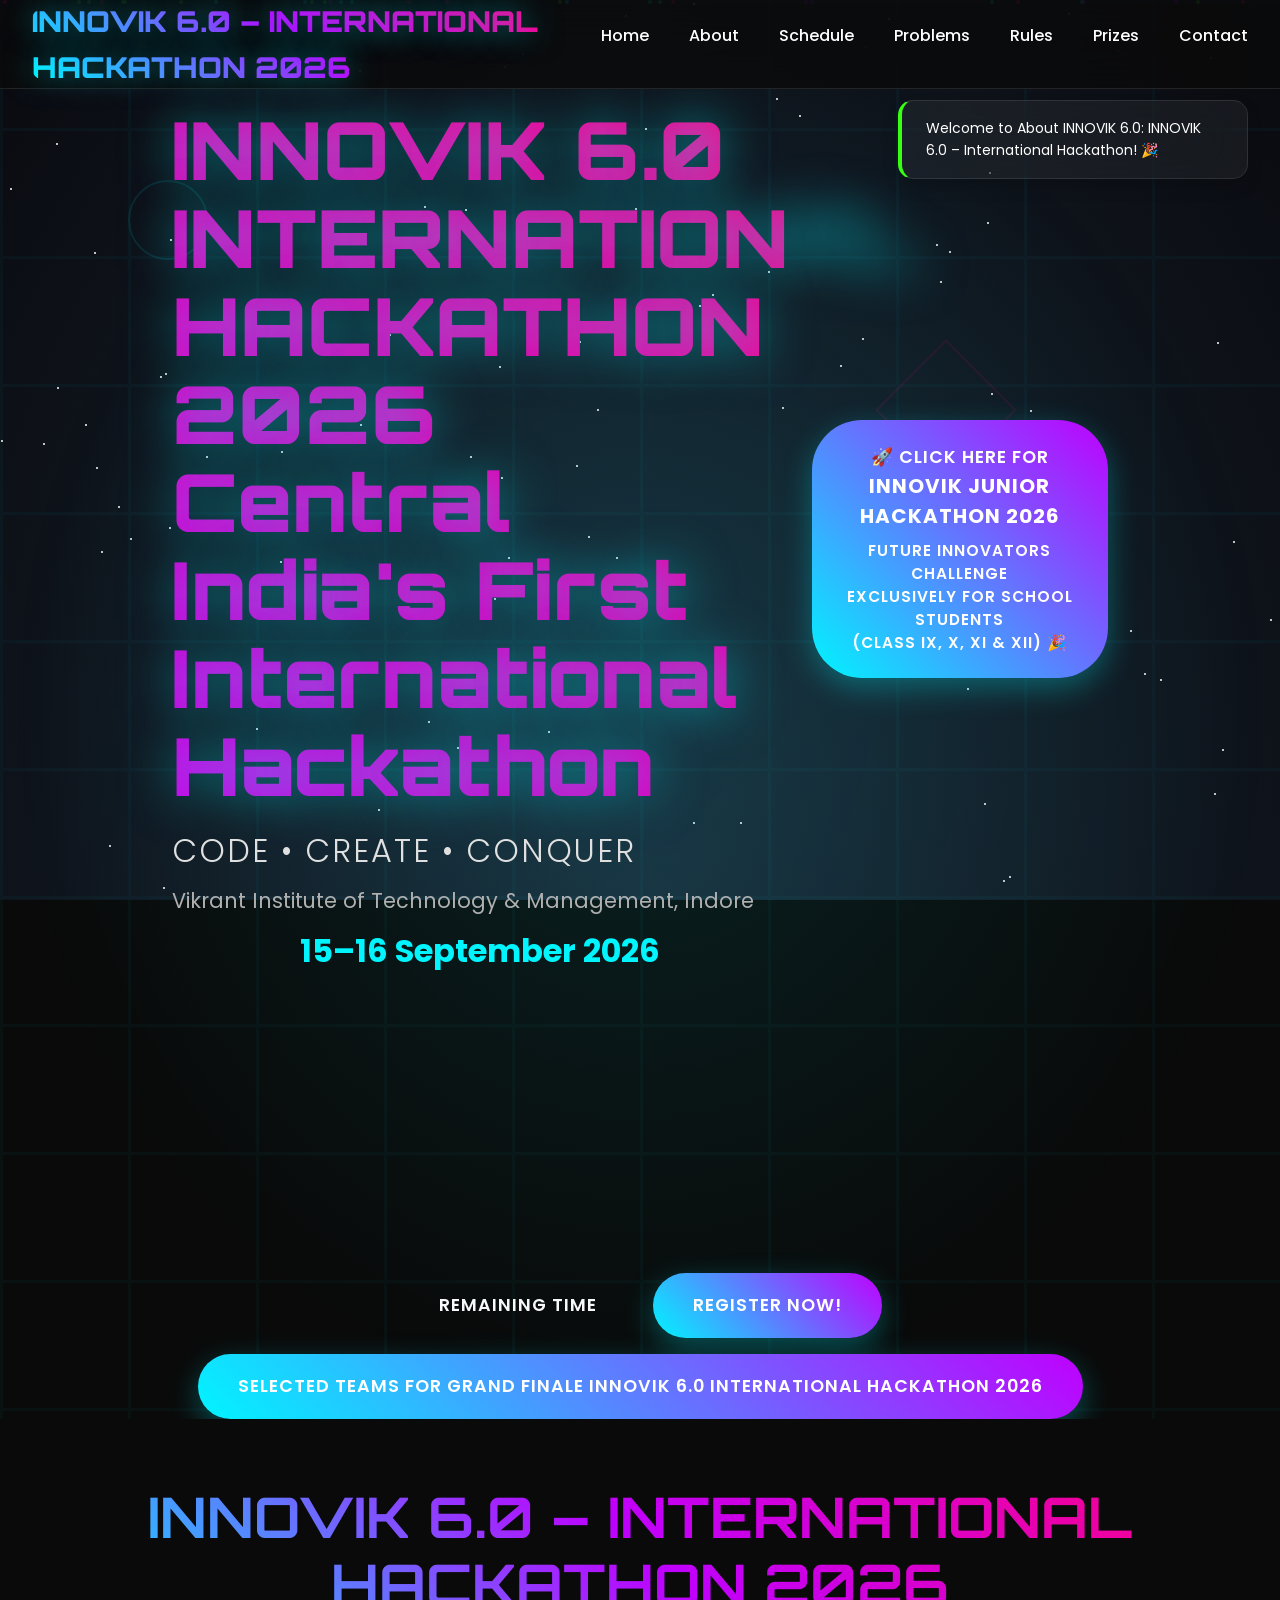
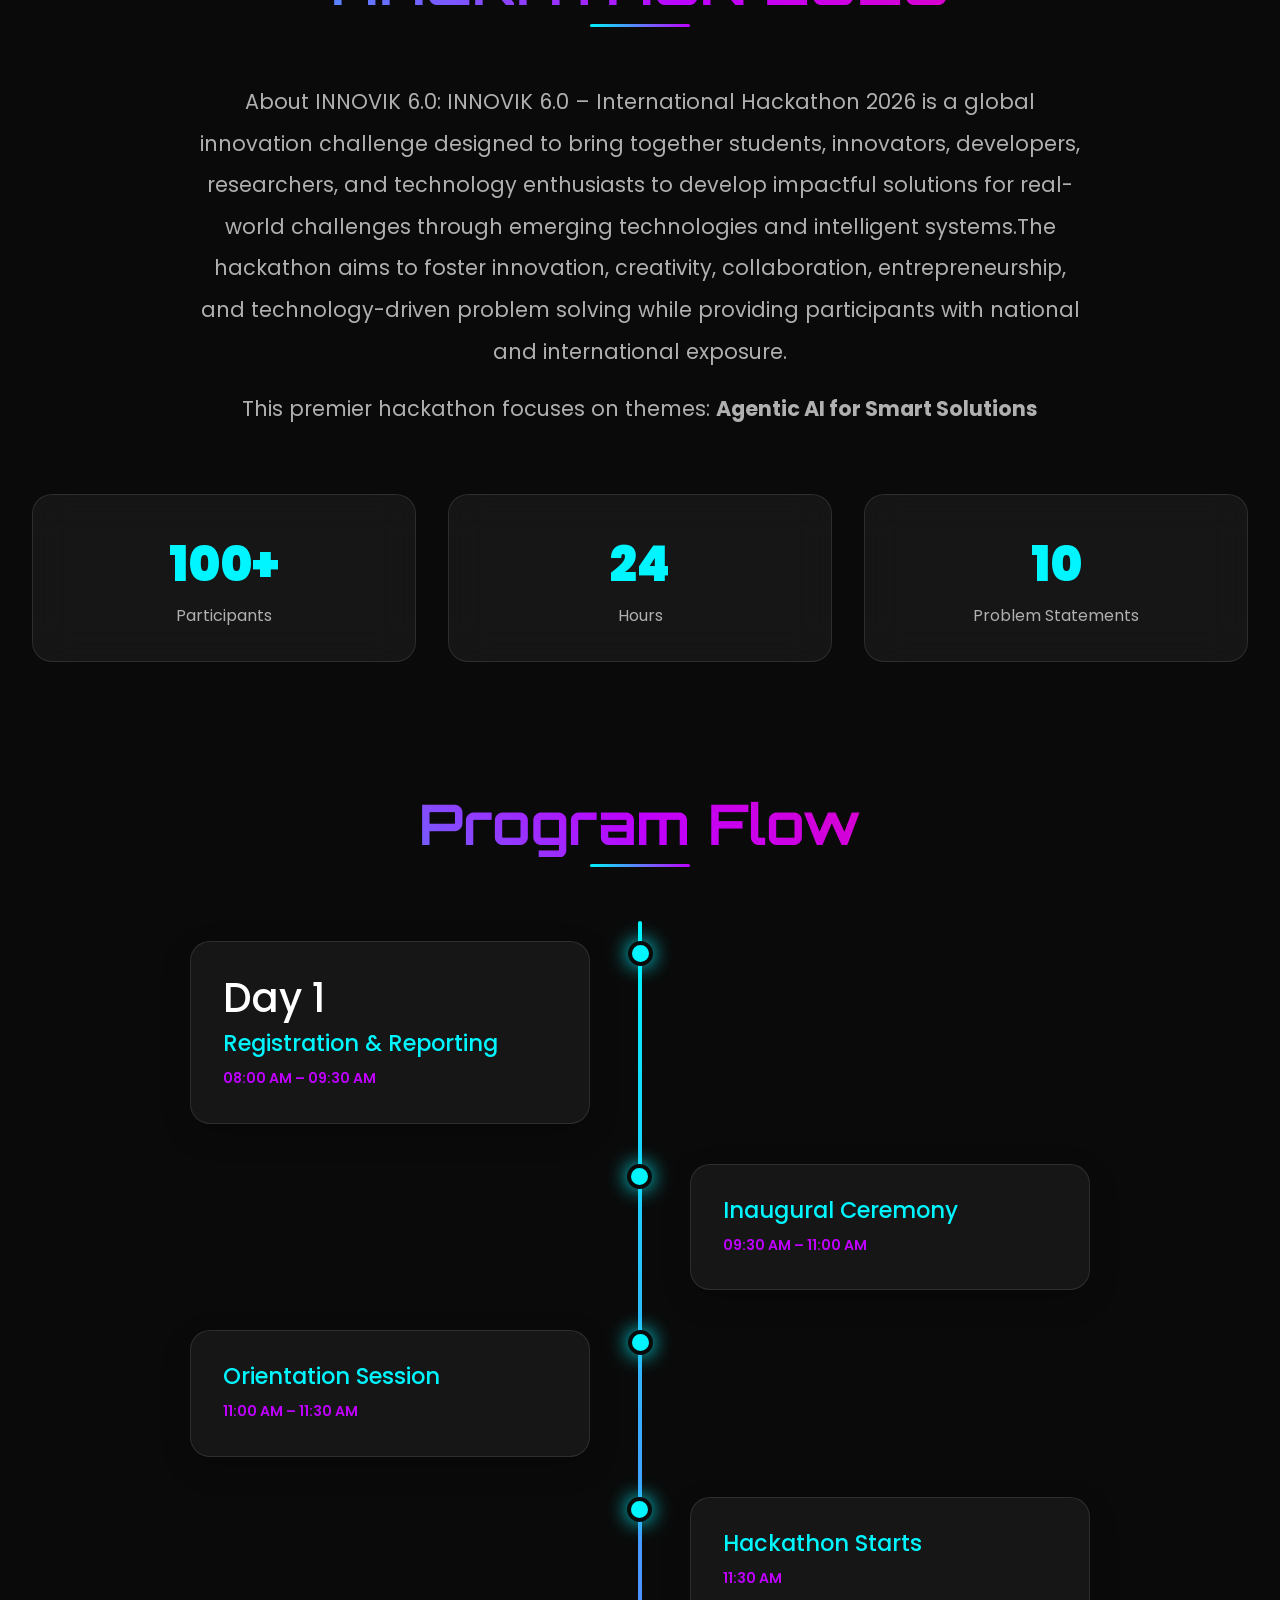
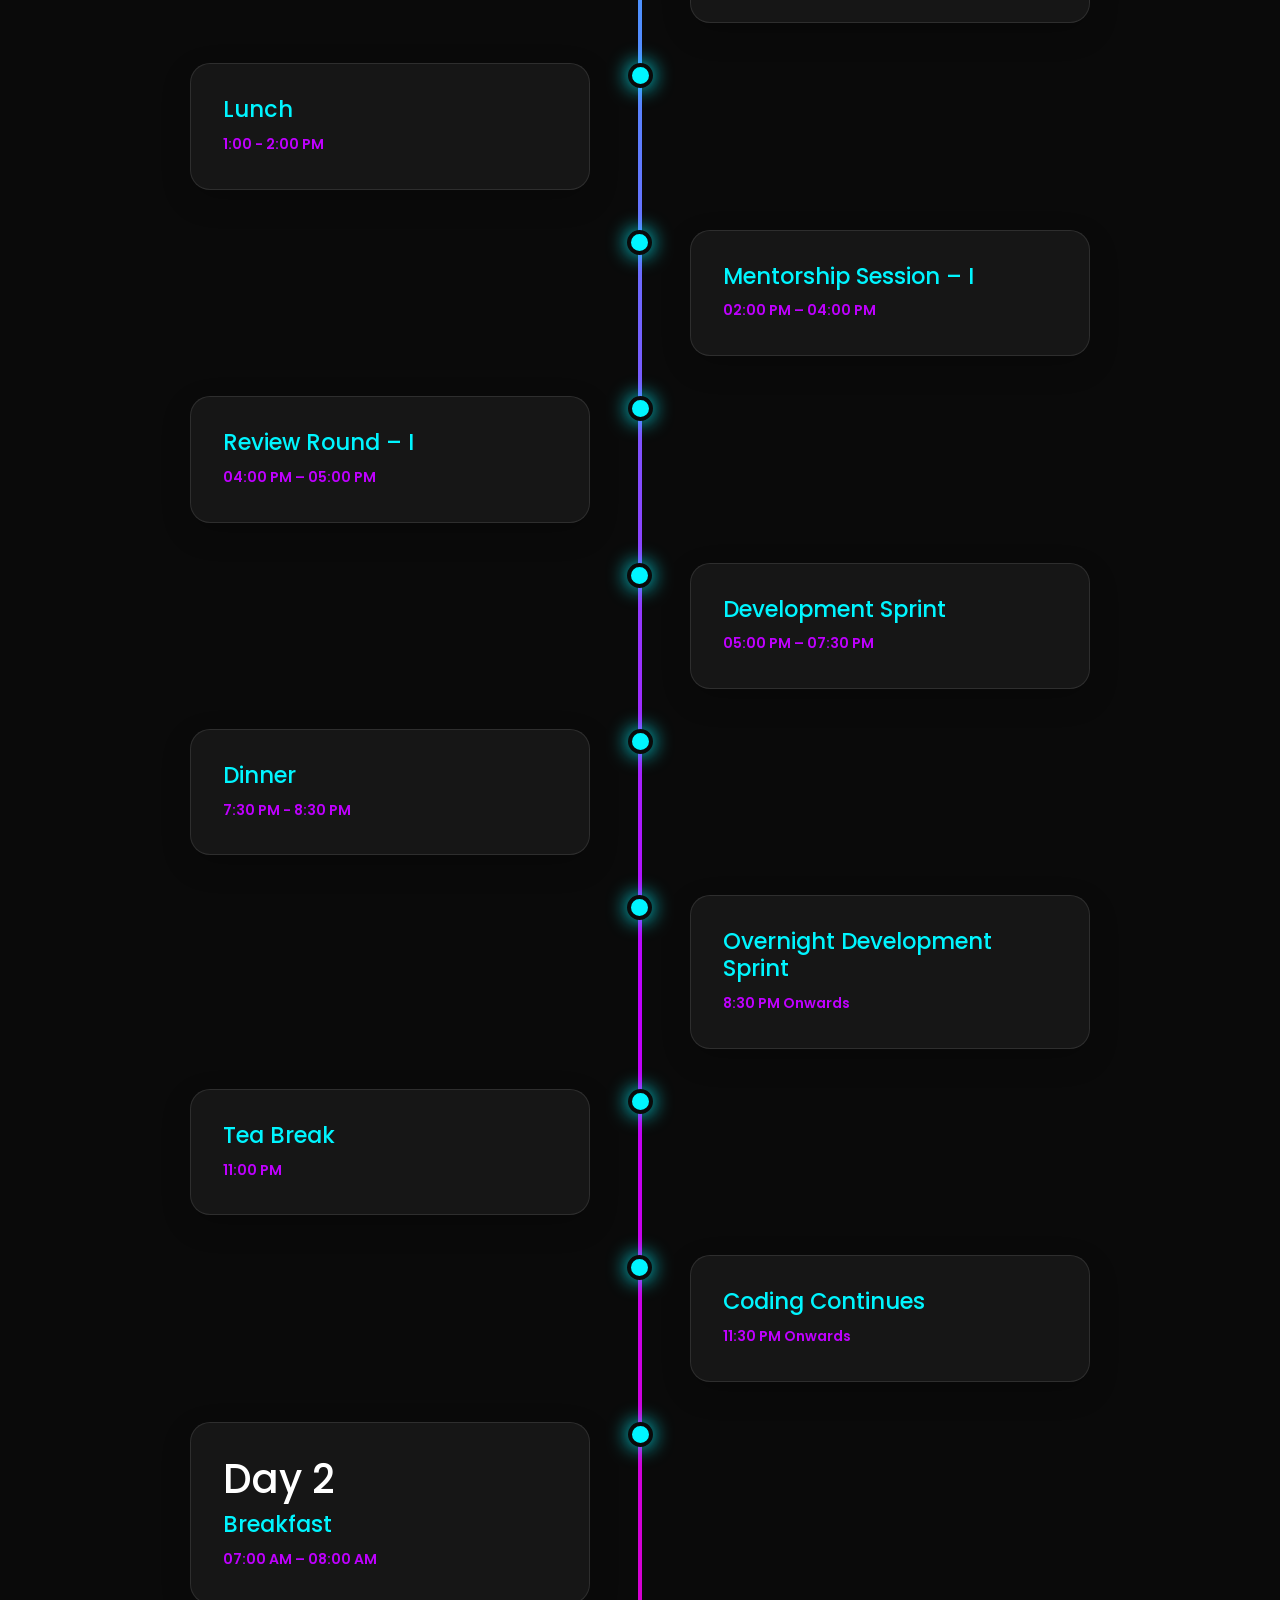
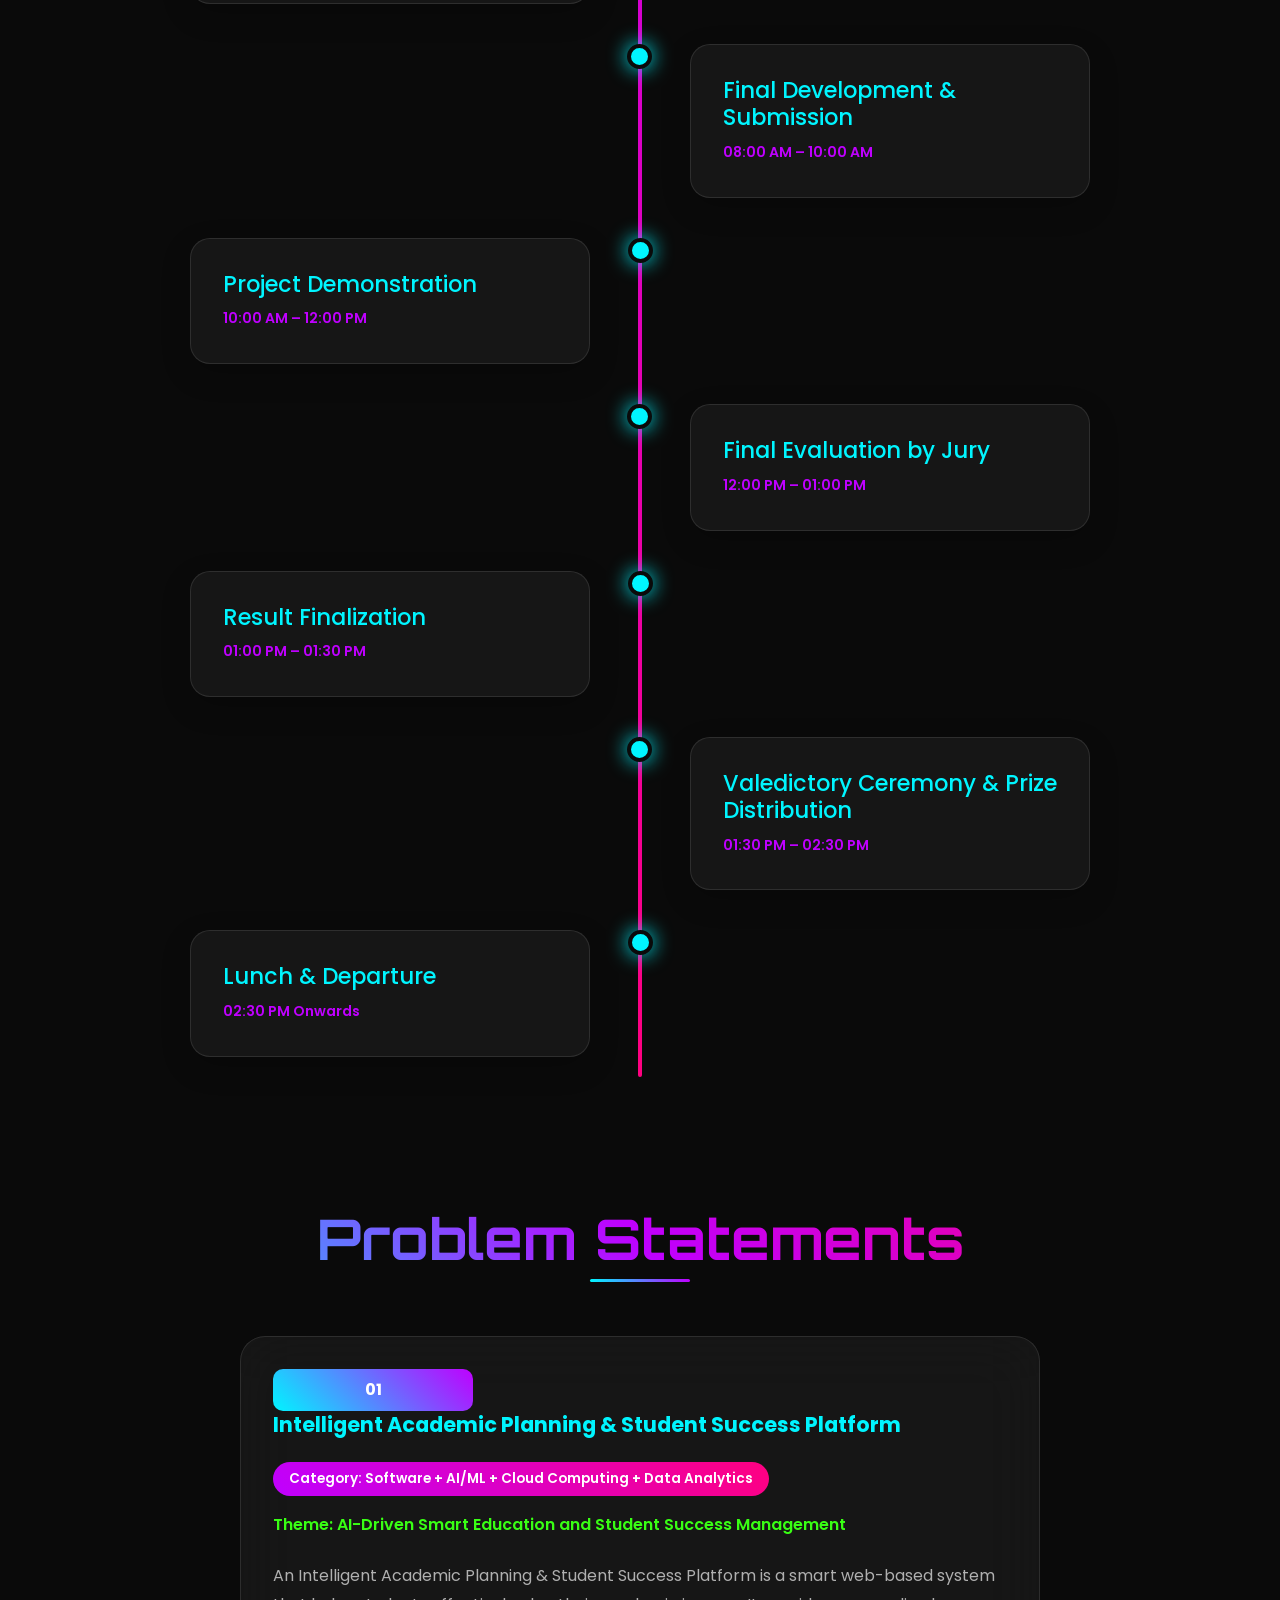
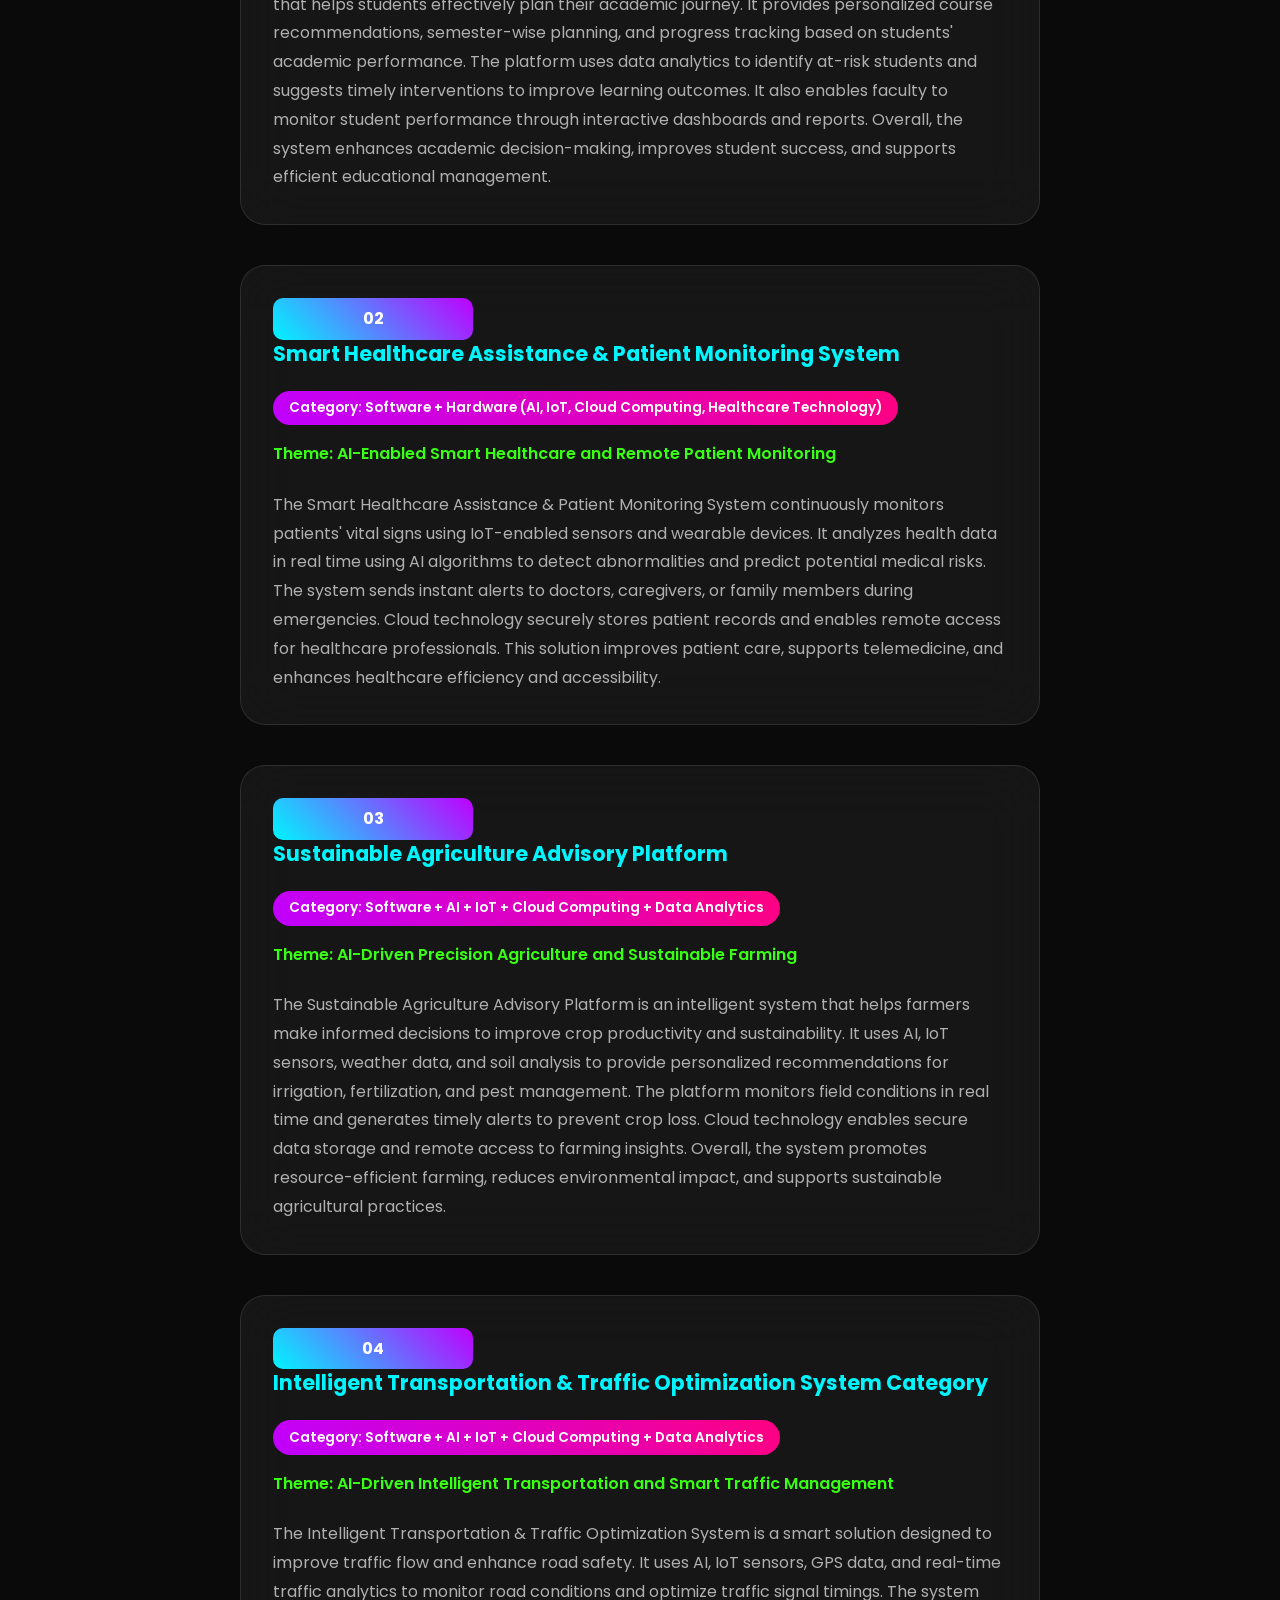
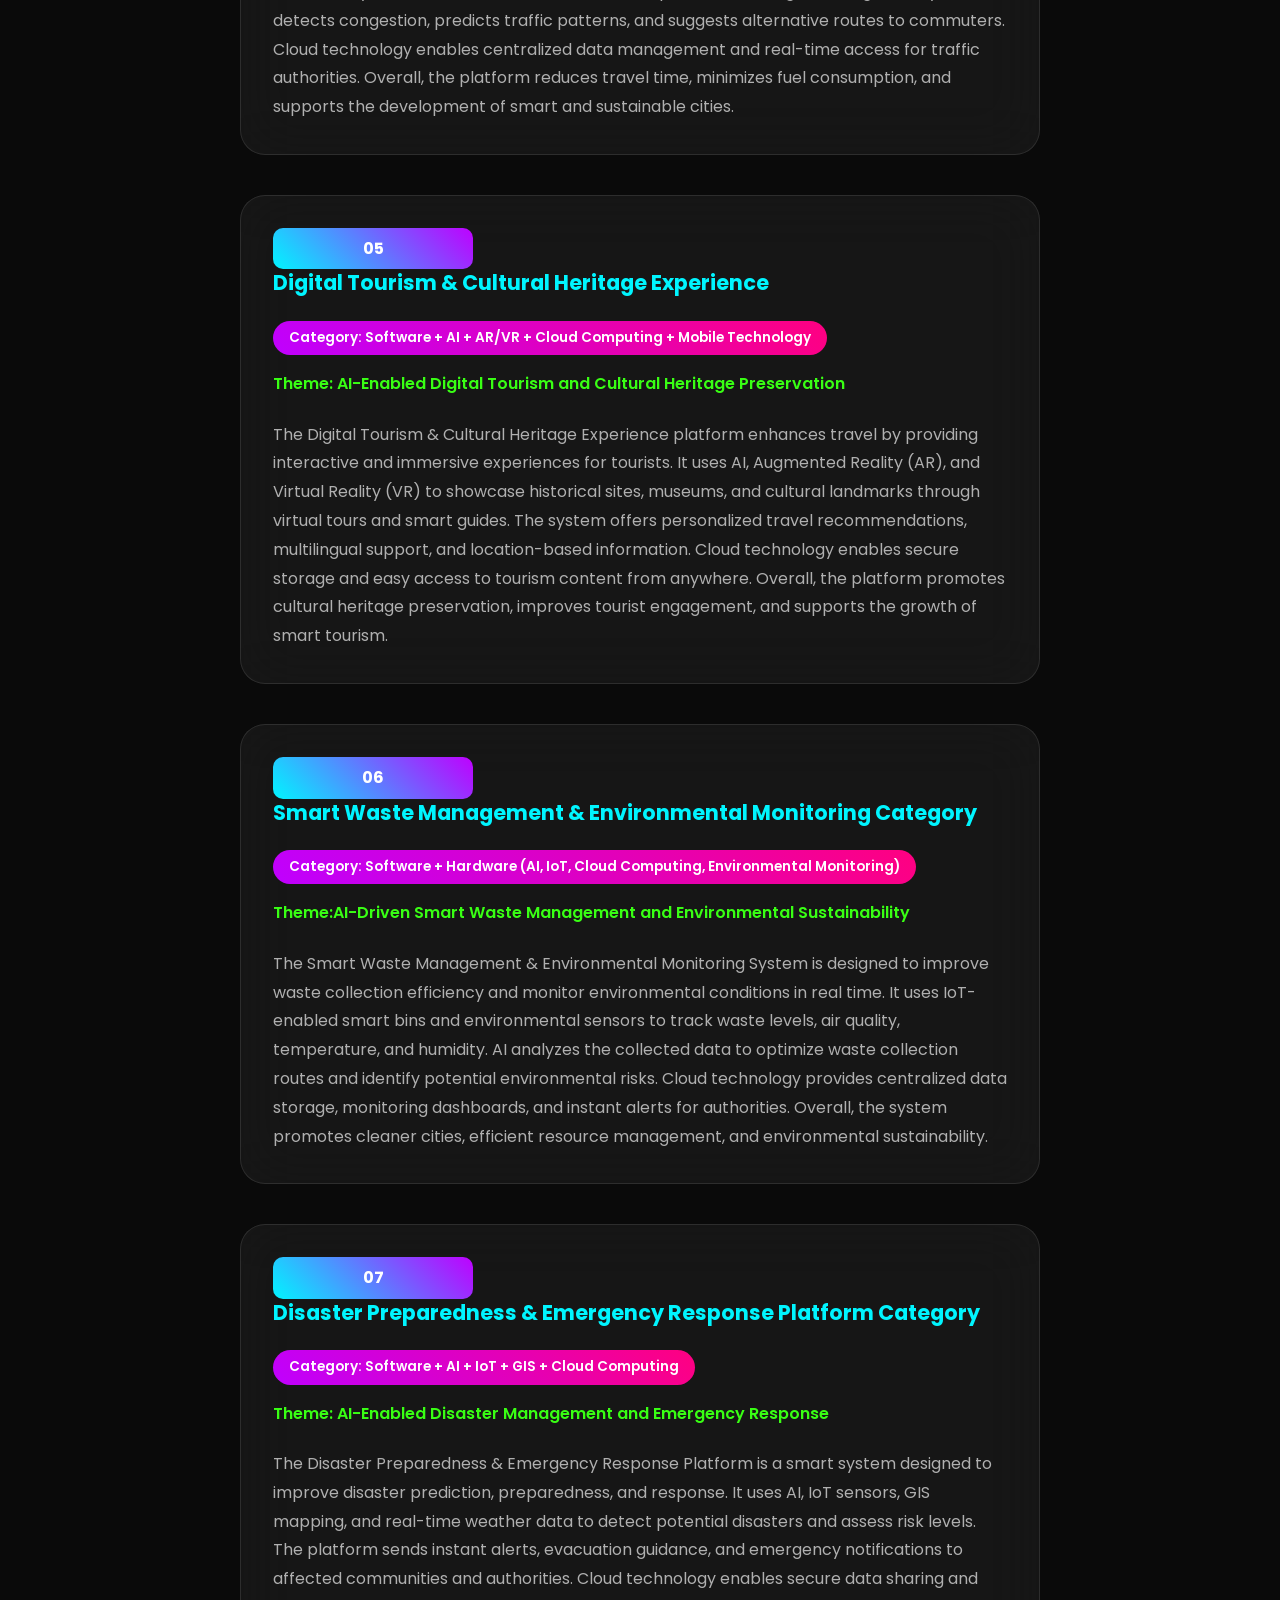
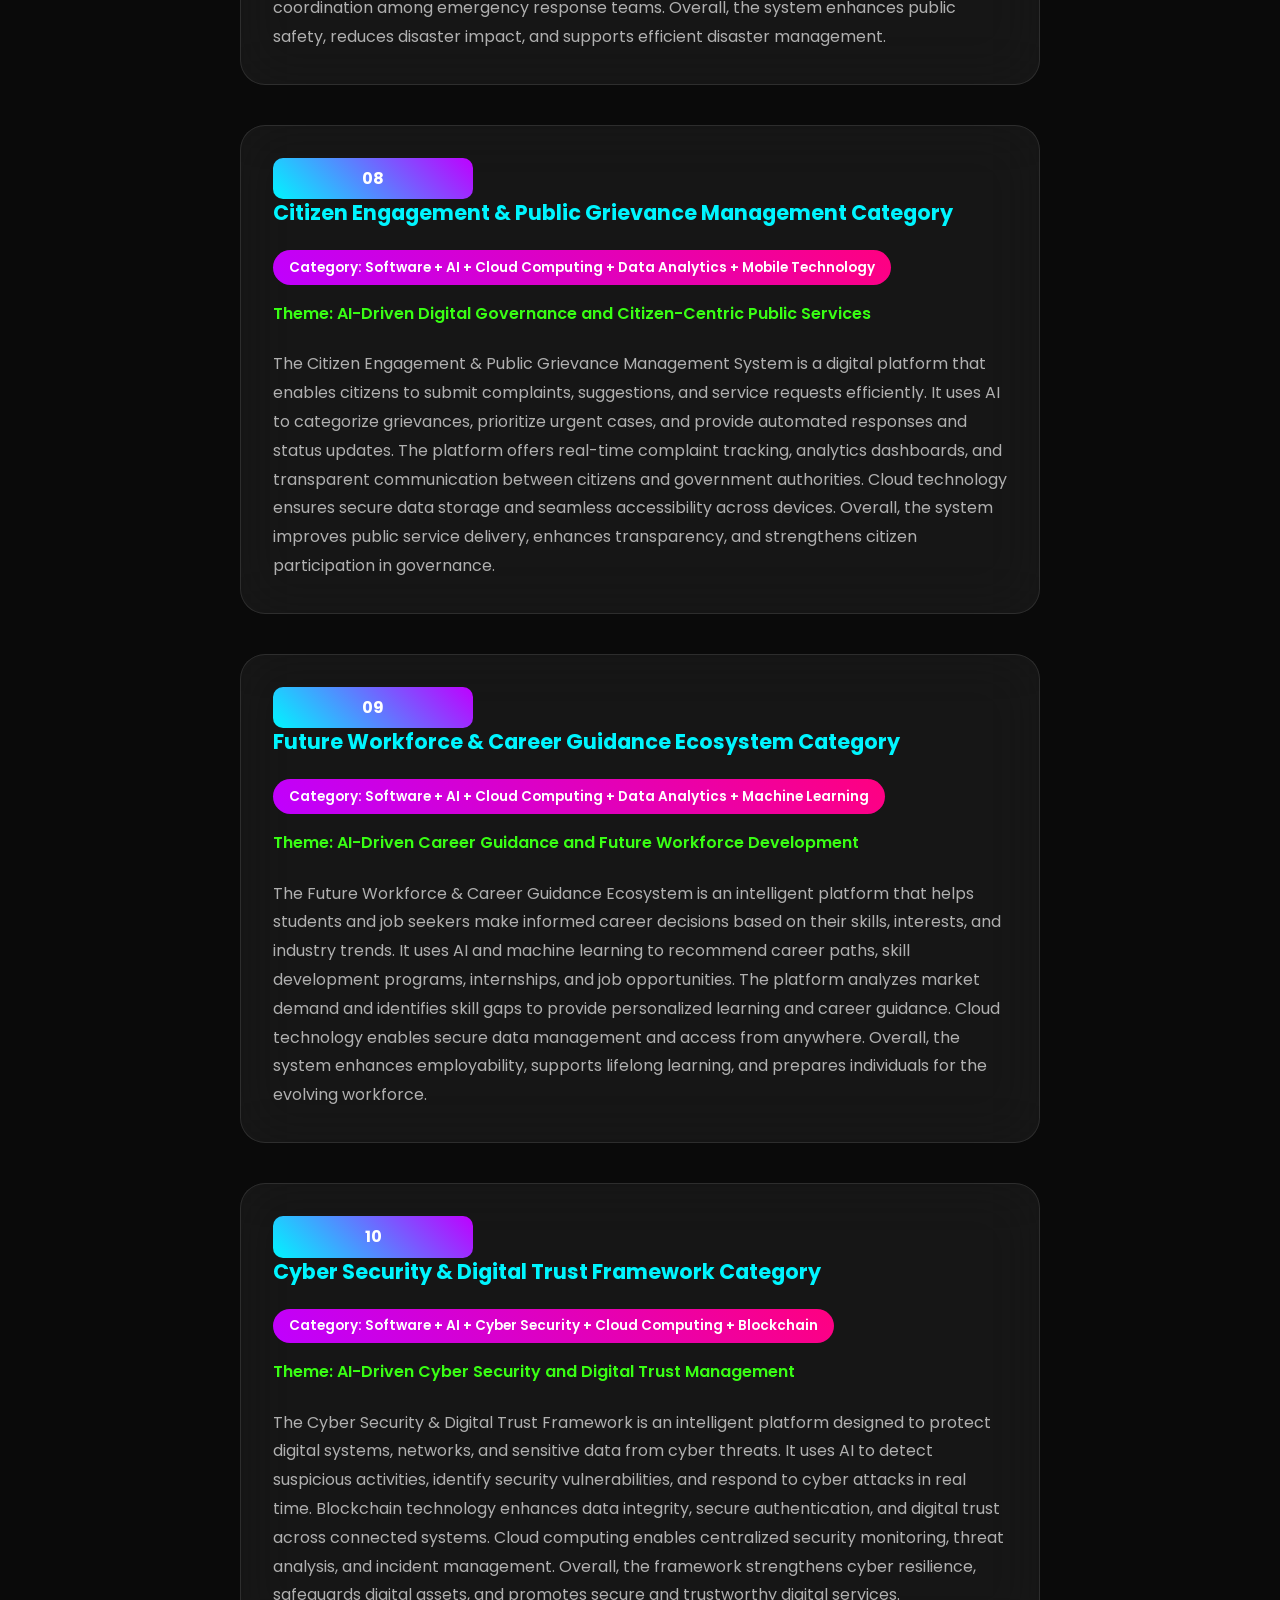
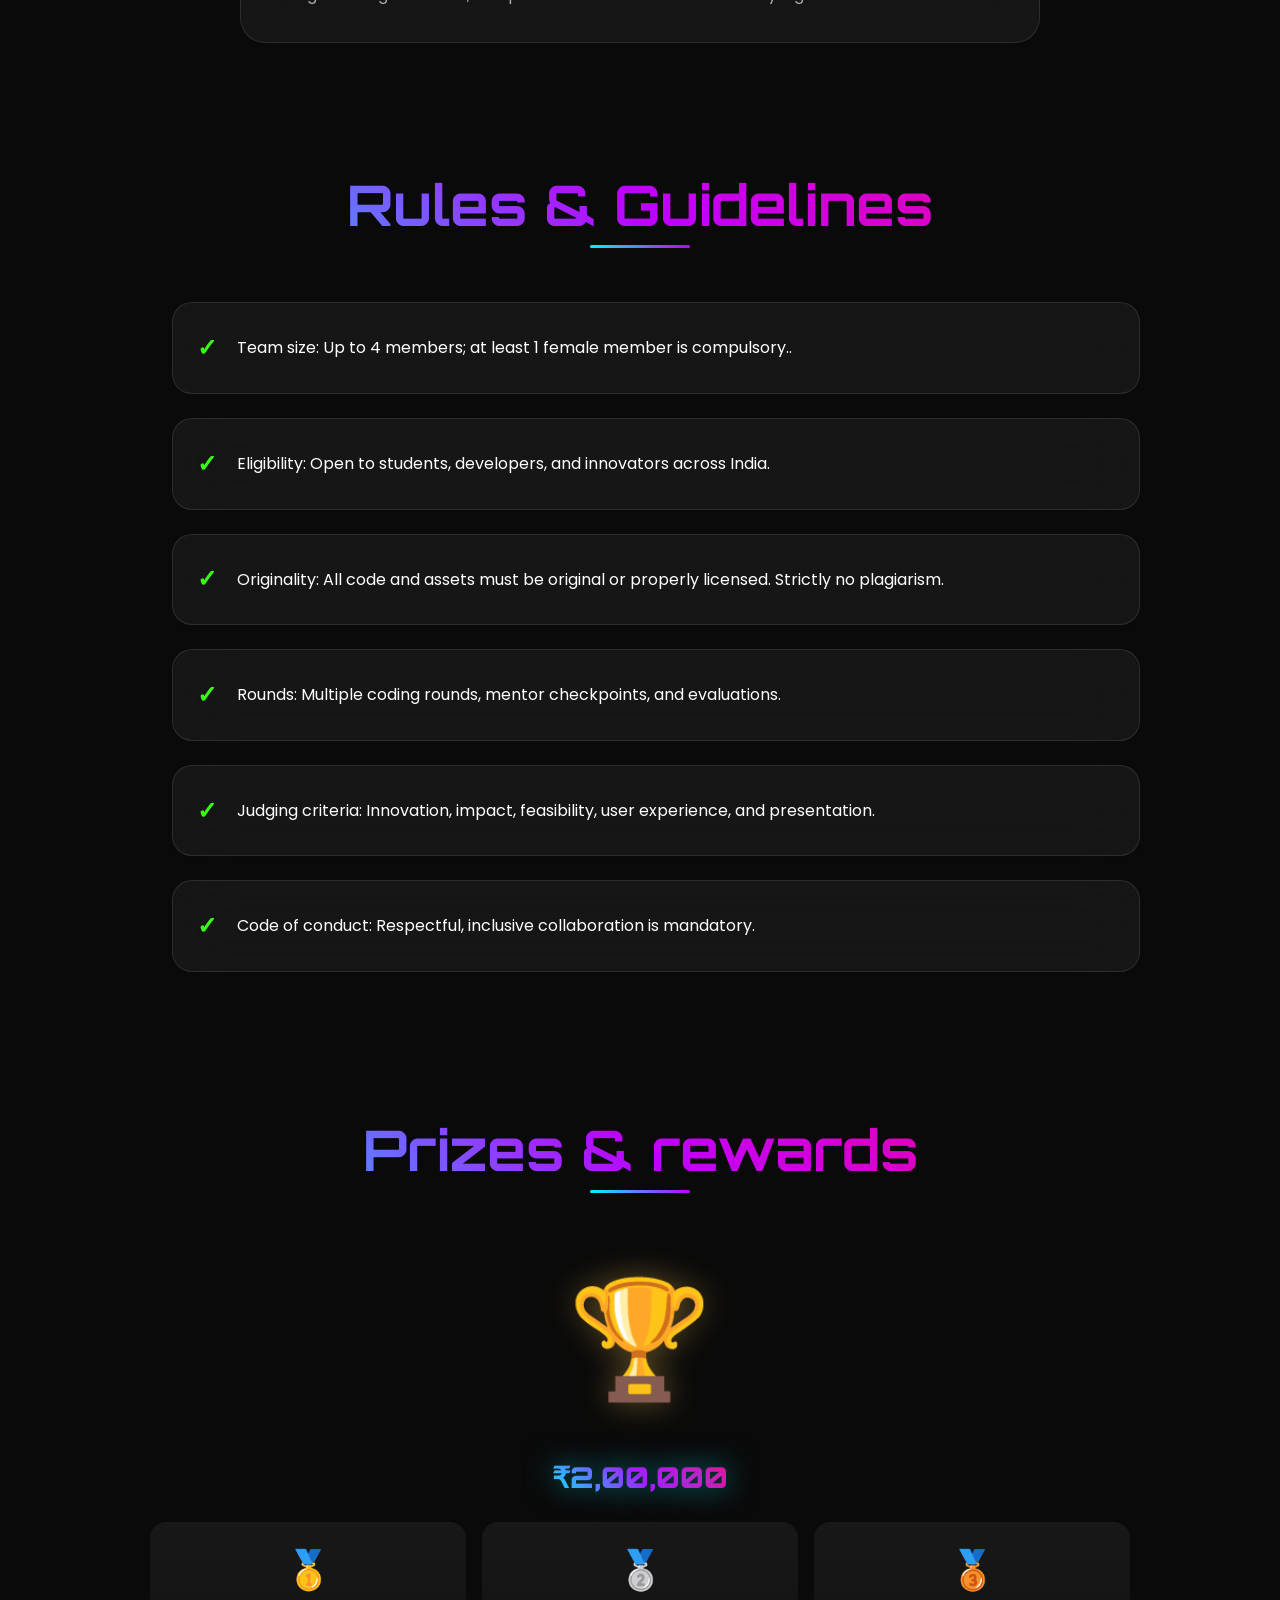
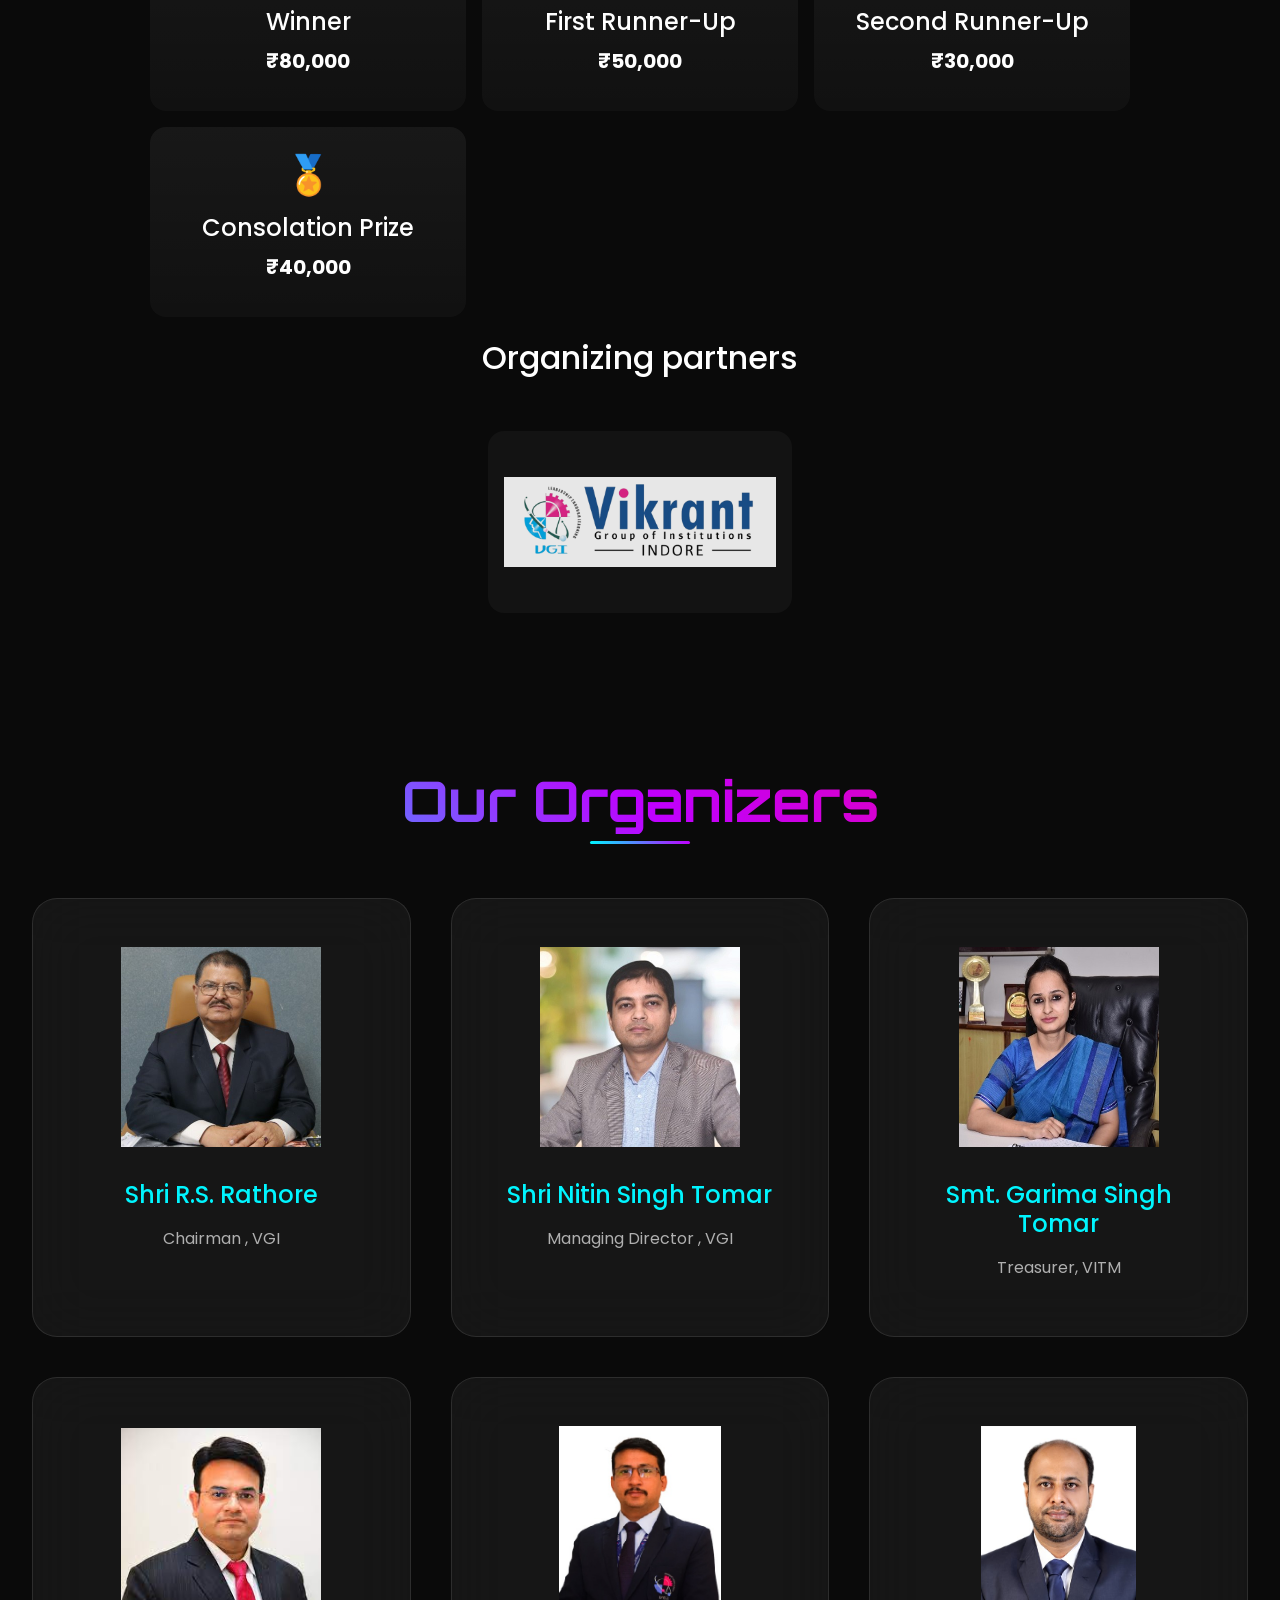
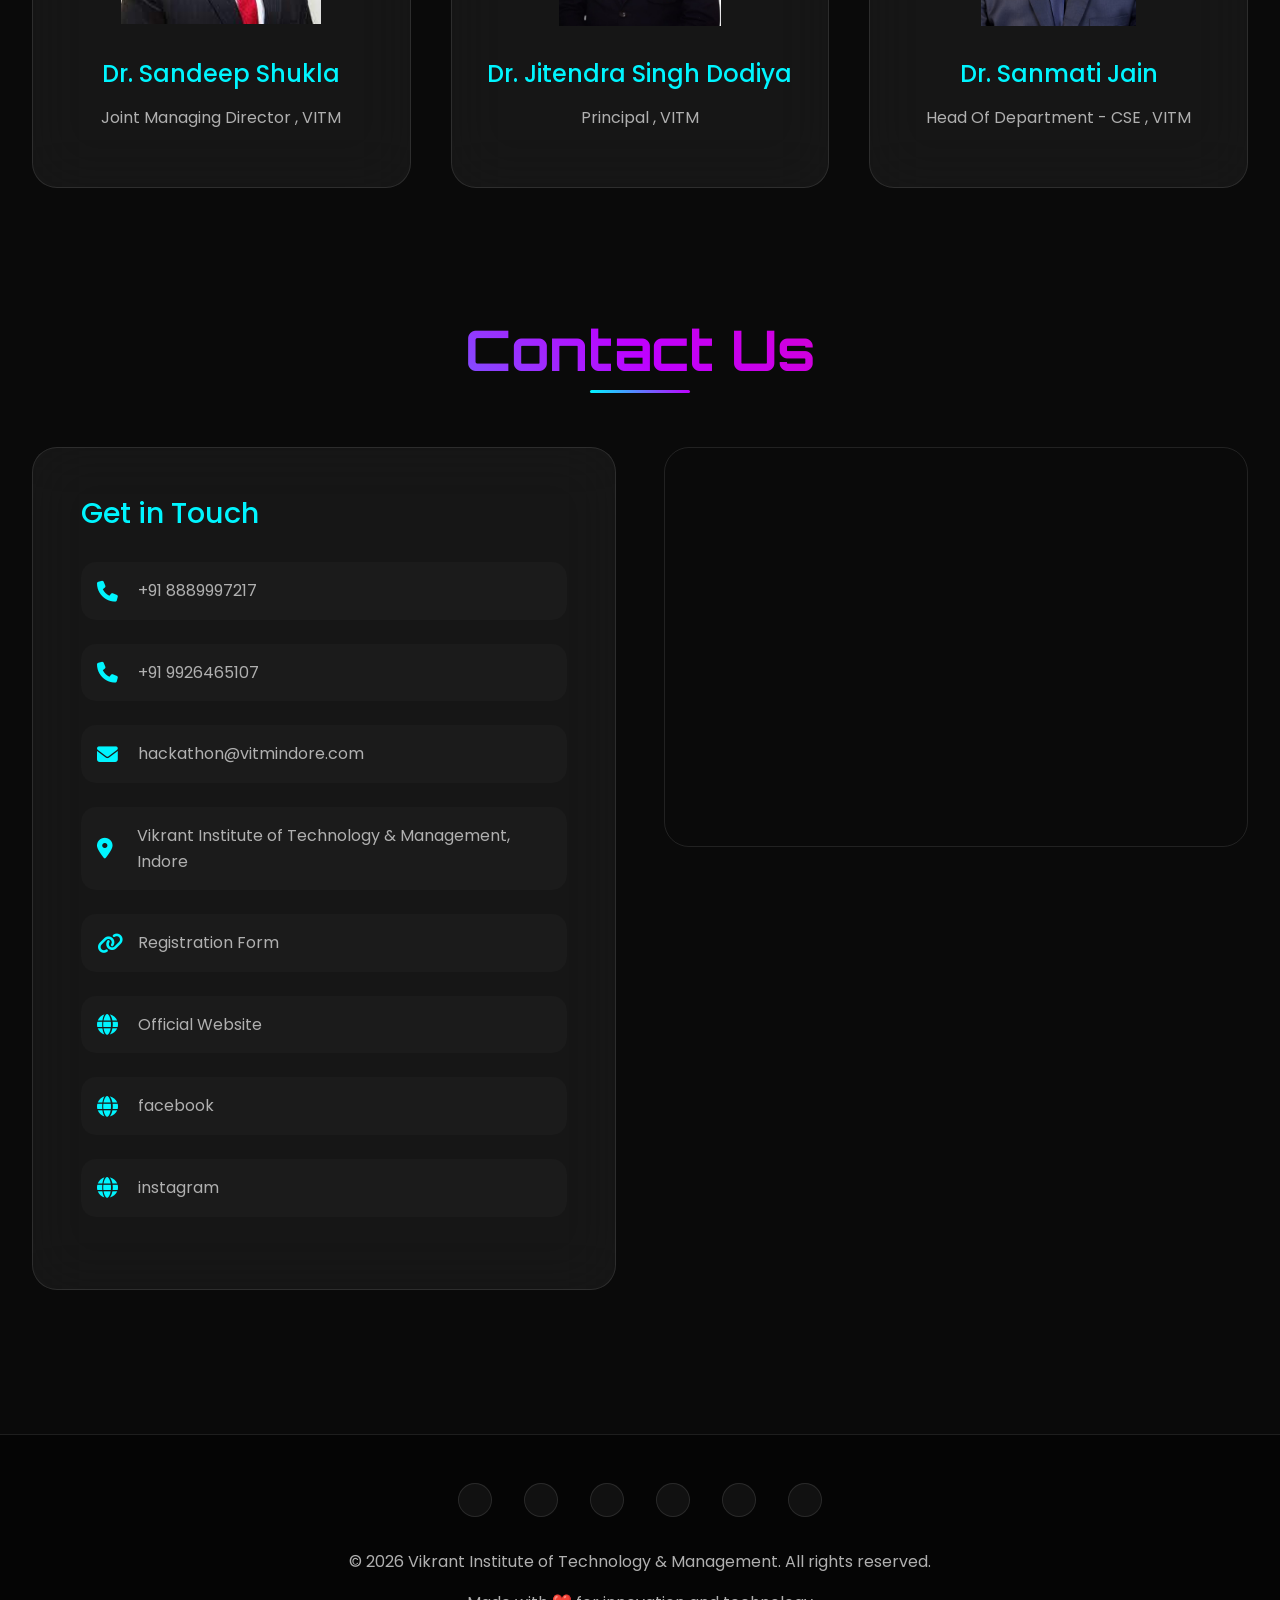
==== commit 4df232ae: "Update index.html adf" ====
--- a/index.html
+++ b/index.html
@@ -2590,7 +2590,7 @@
 
     // Countdown starts: 15 September 2026, 12:00 PM
     // Countdown ends:   16 September 2026, 12:00 PM
-    const startTime = new Date('2026-09-15T12:00:00+05:30').getTime();
+    const startTime = new Date('2026-09-15T11:00:00+05:30').getTime();
     const endTime = startTime + (24 * 60 * 60 * 1000);
 
     function updateCountdown() {
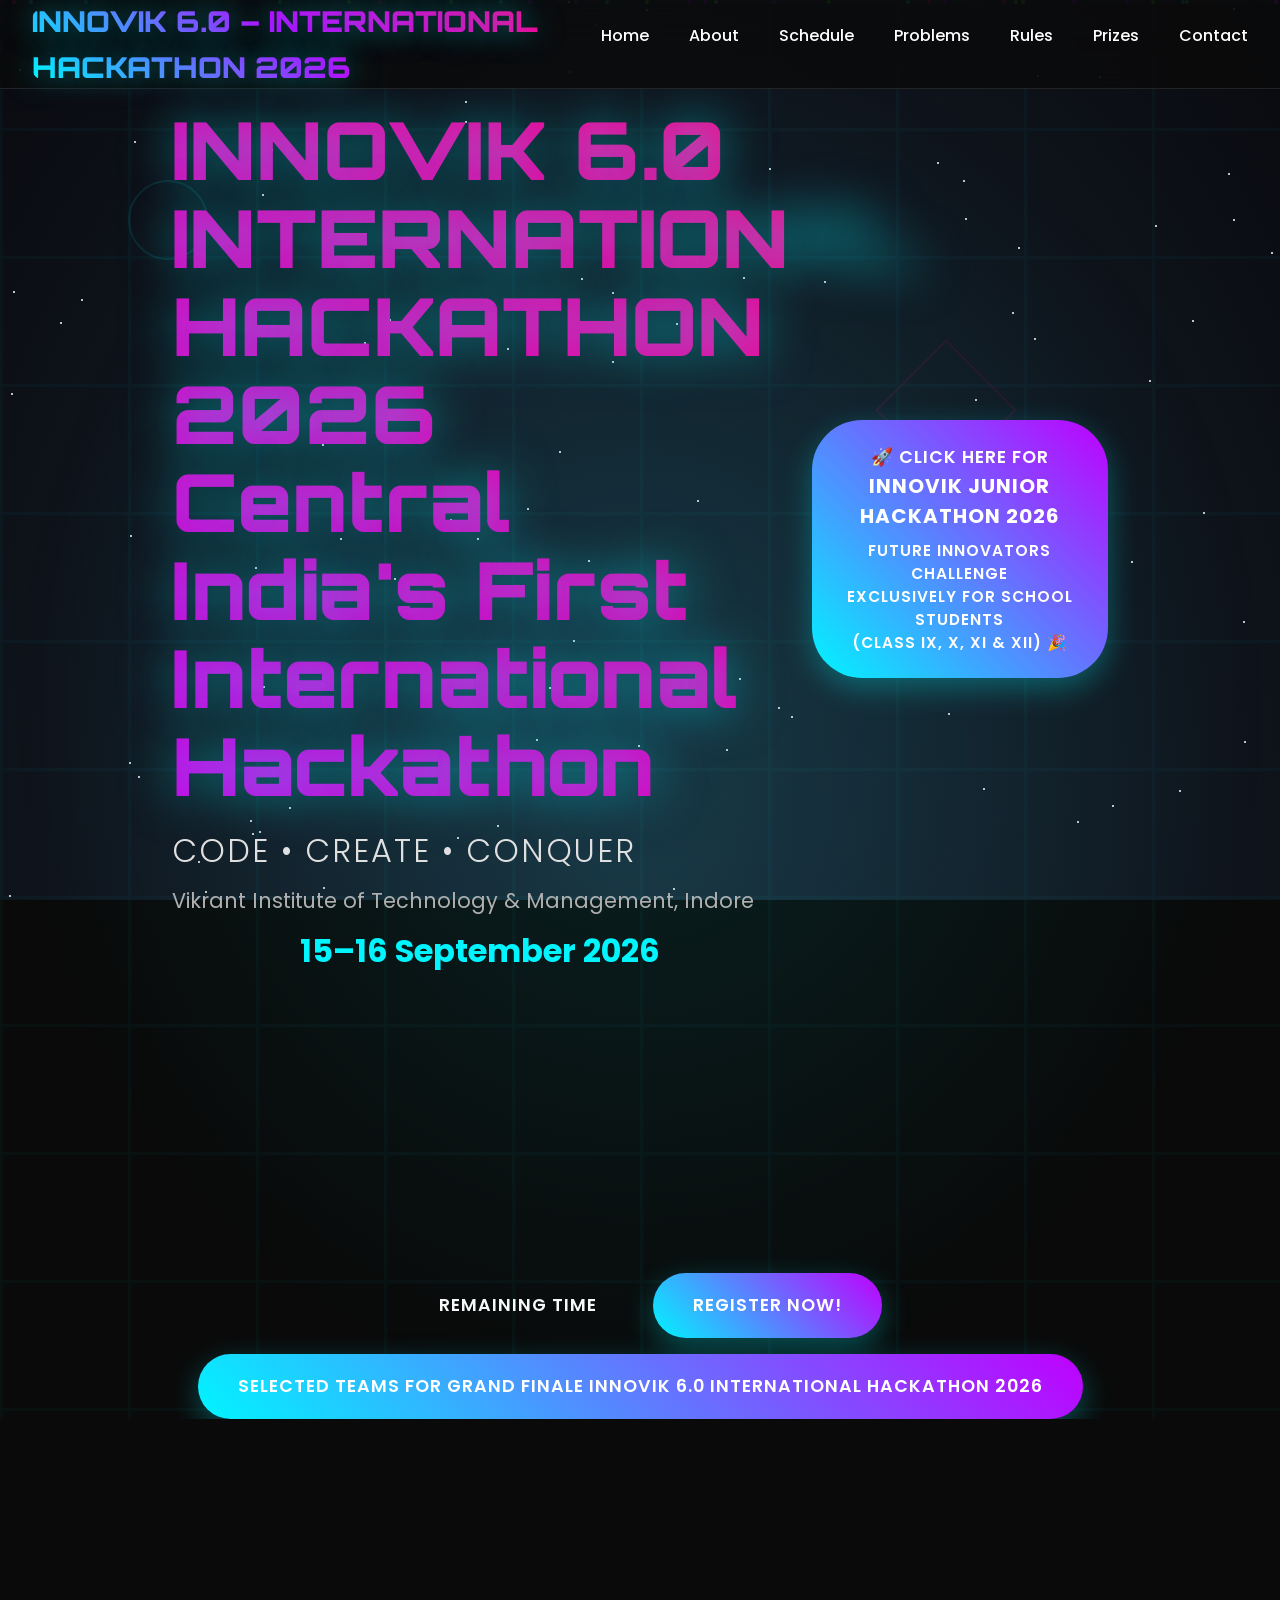
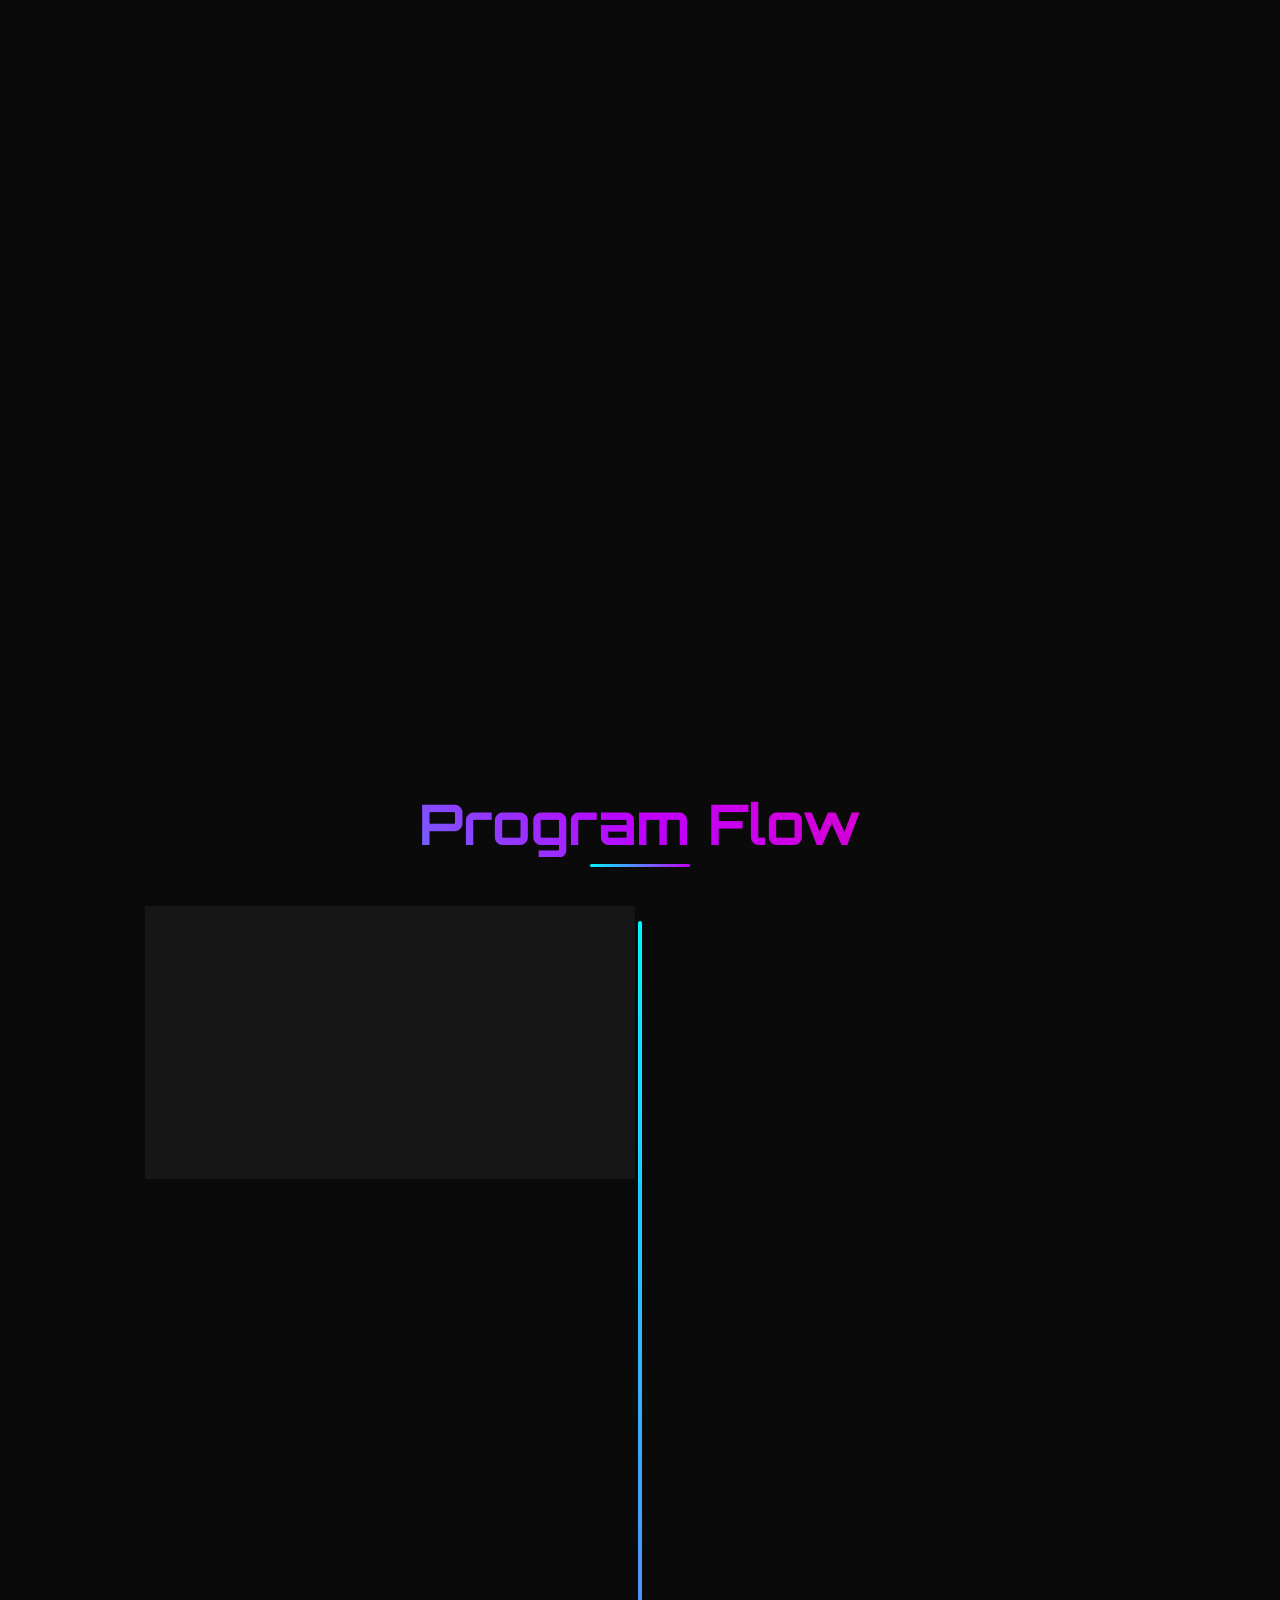
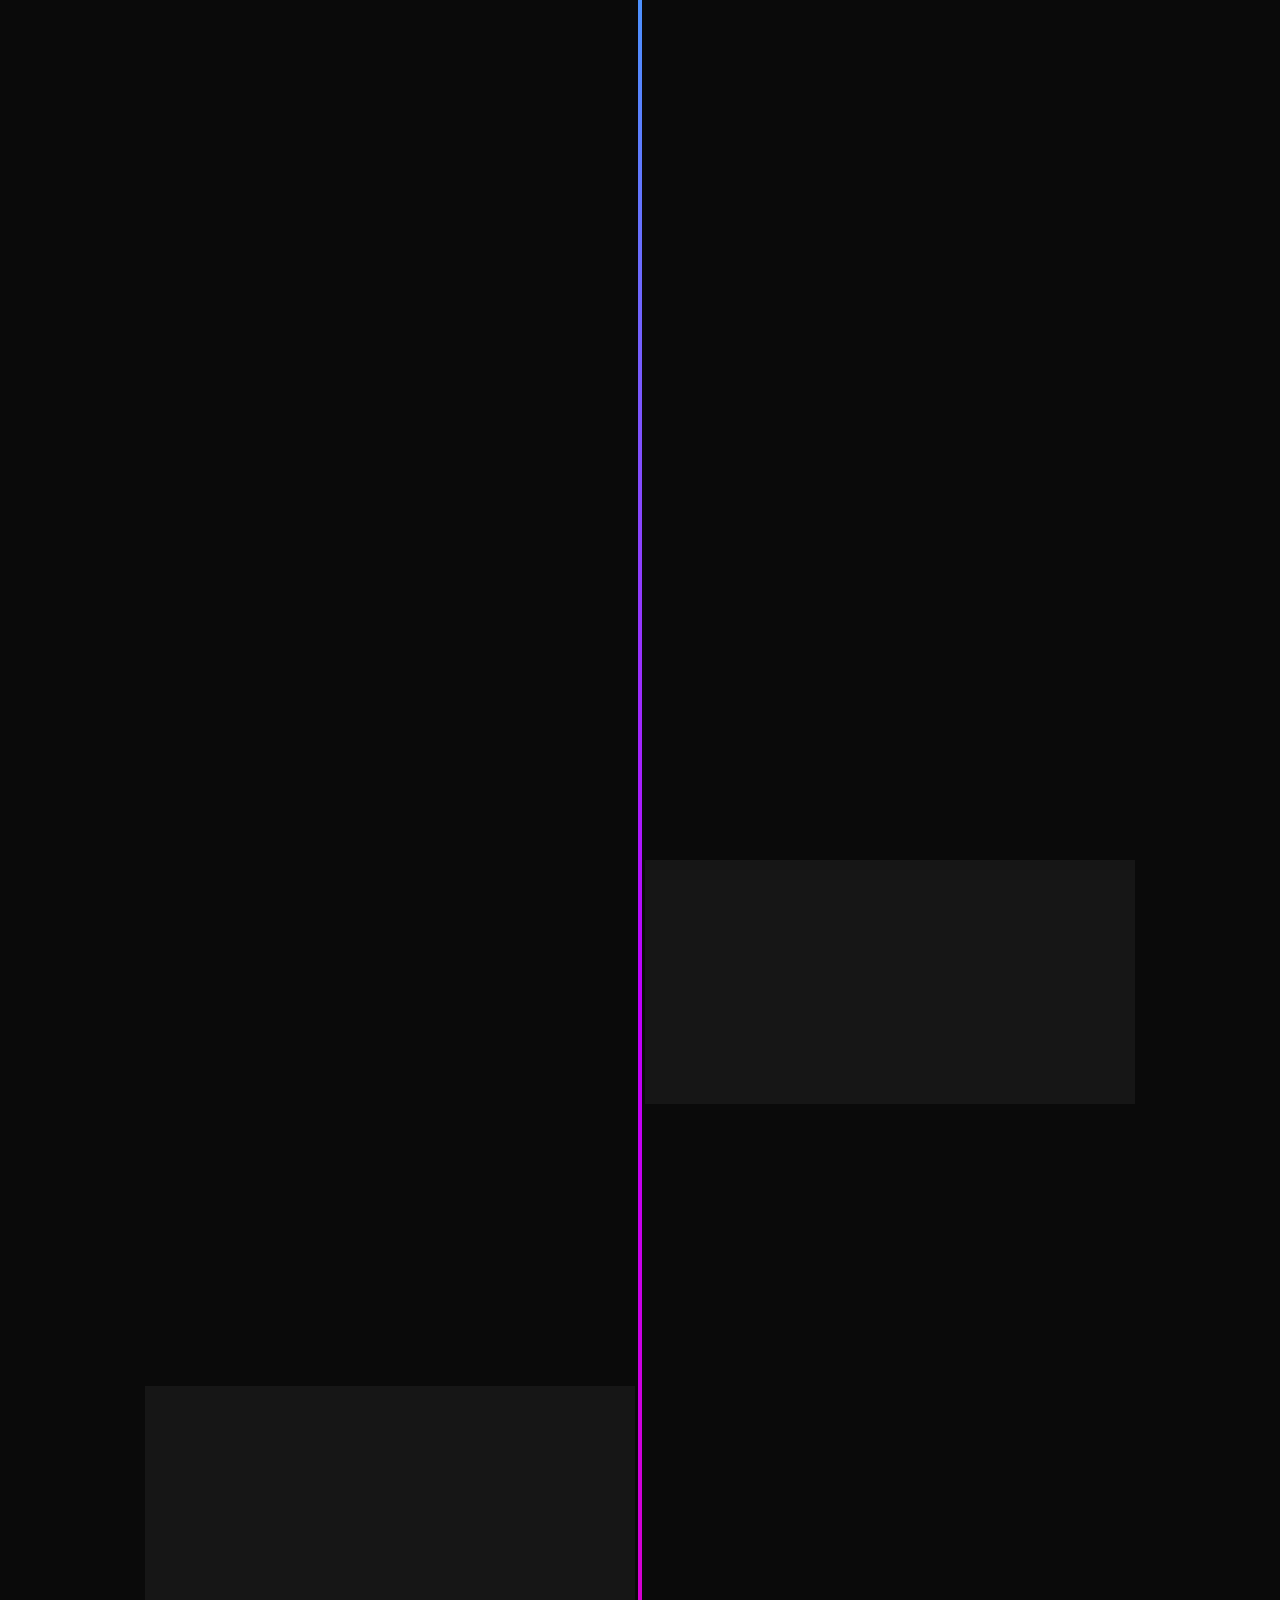
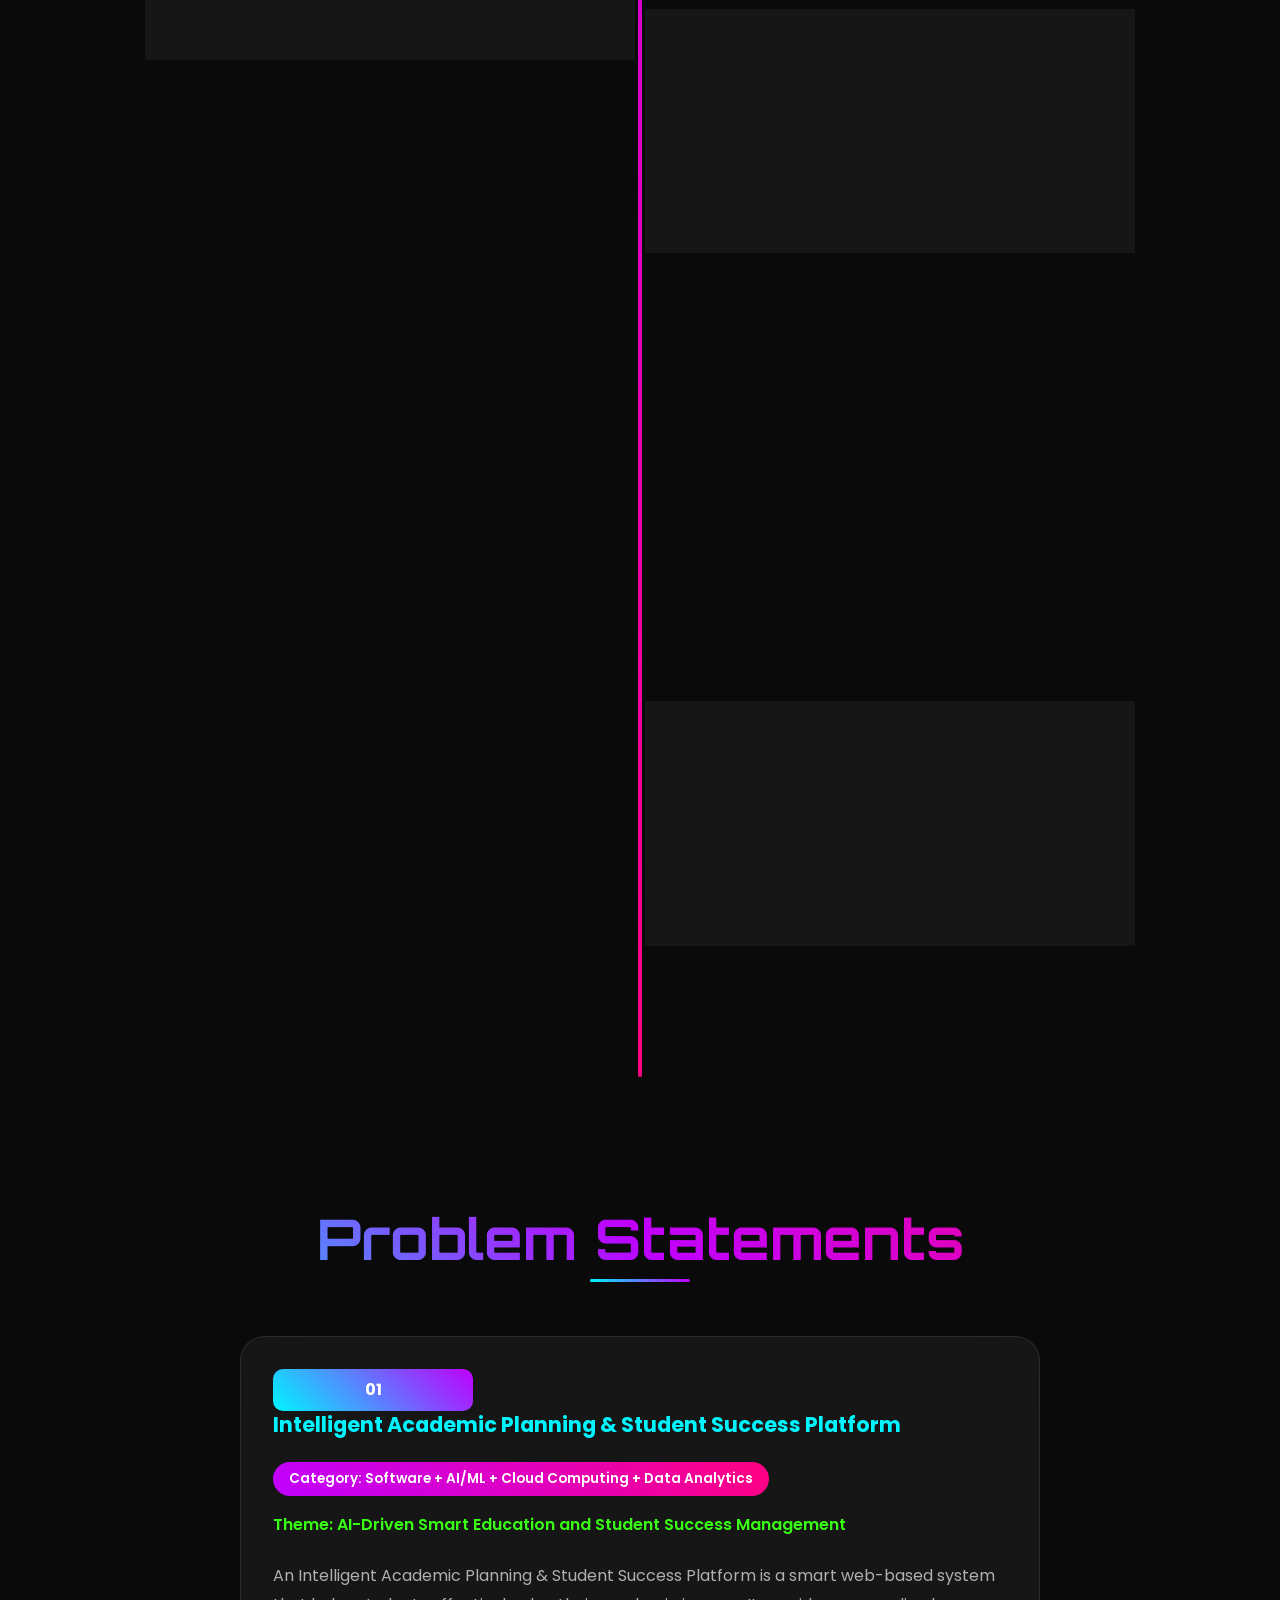
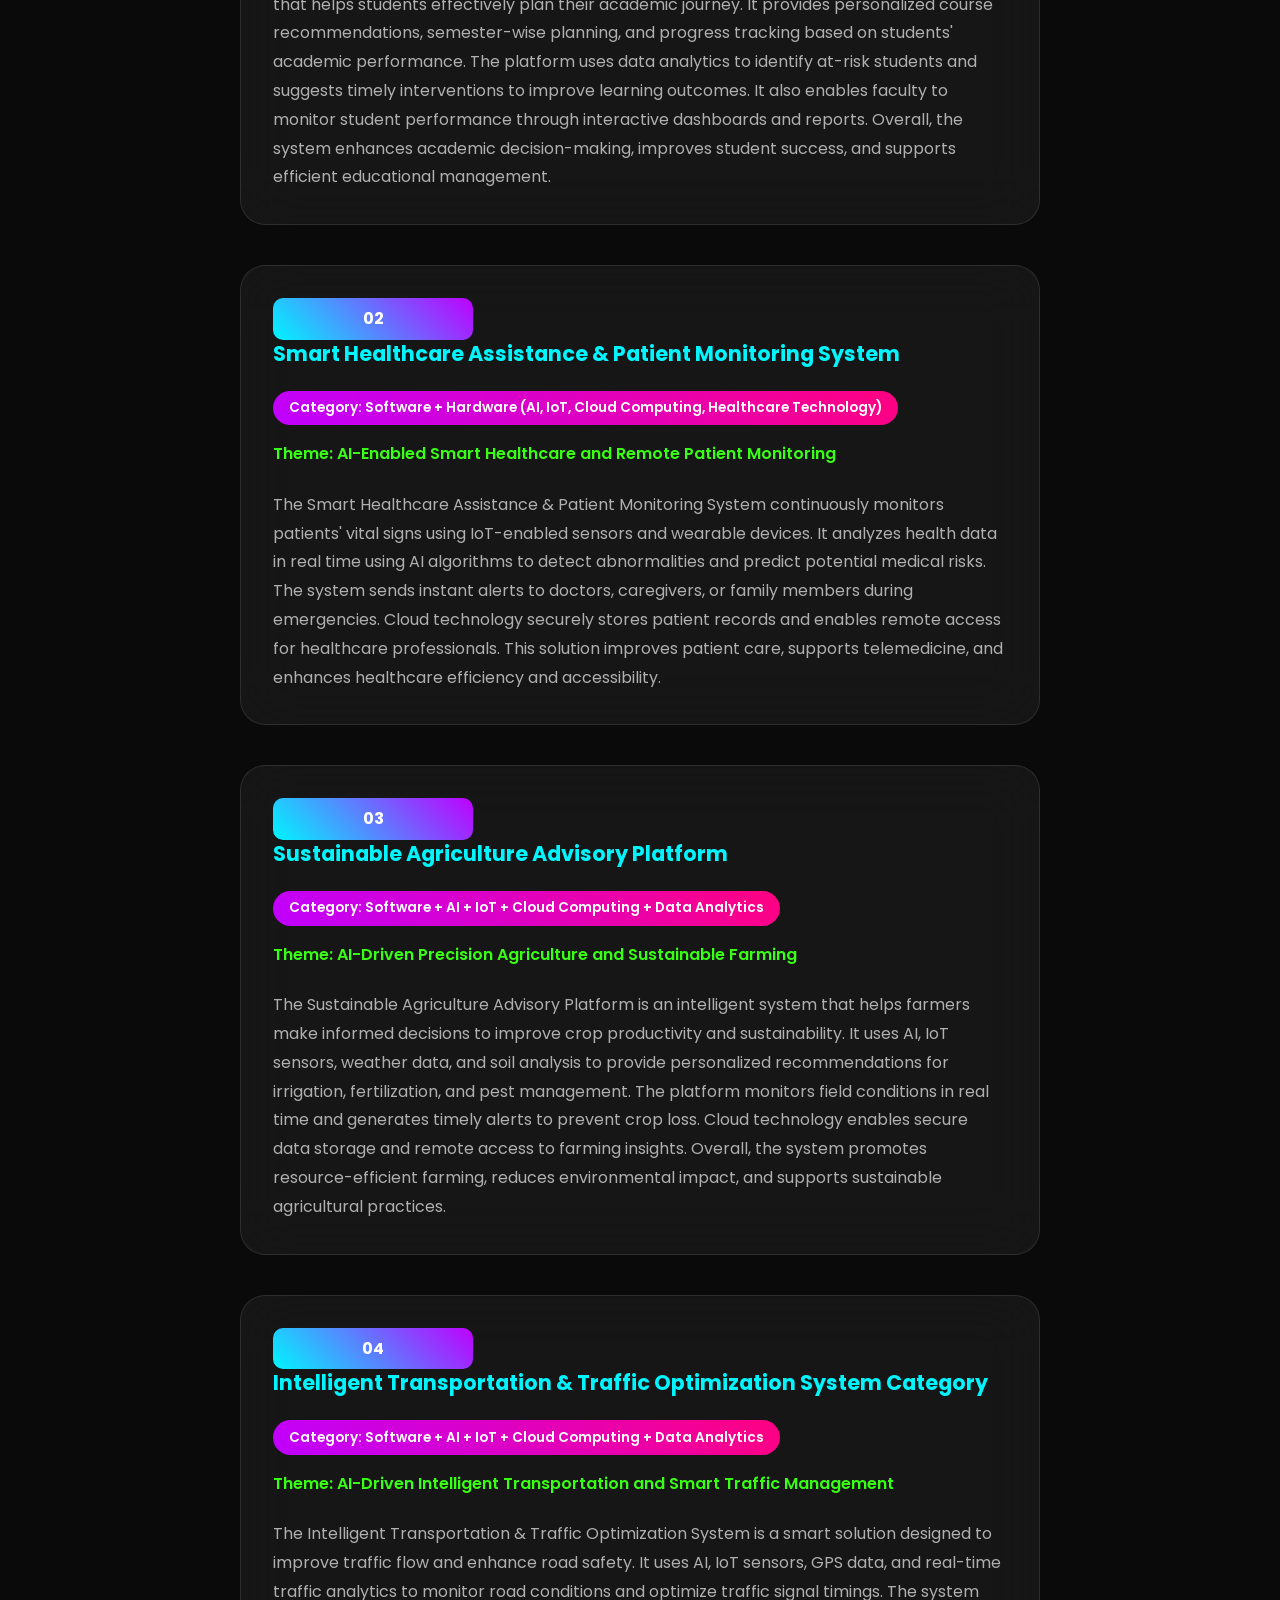
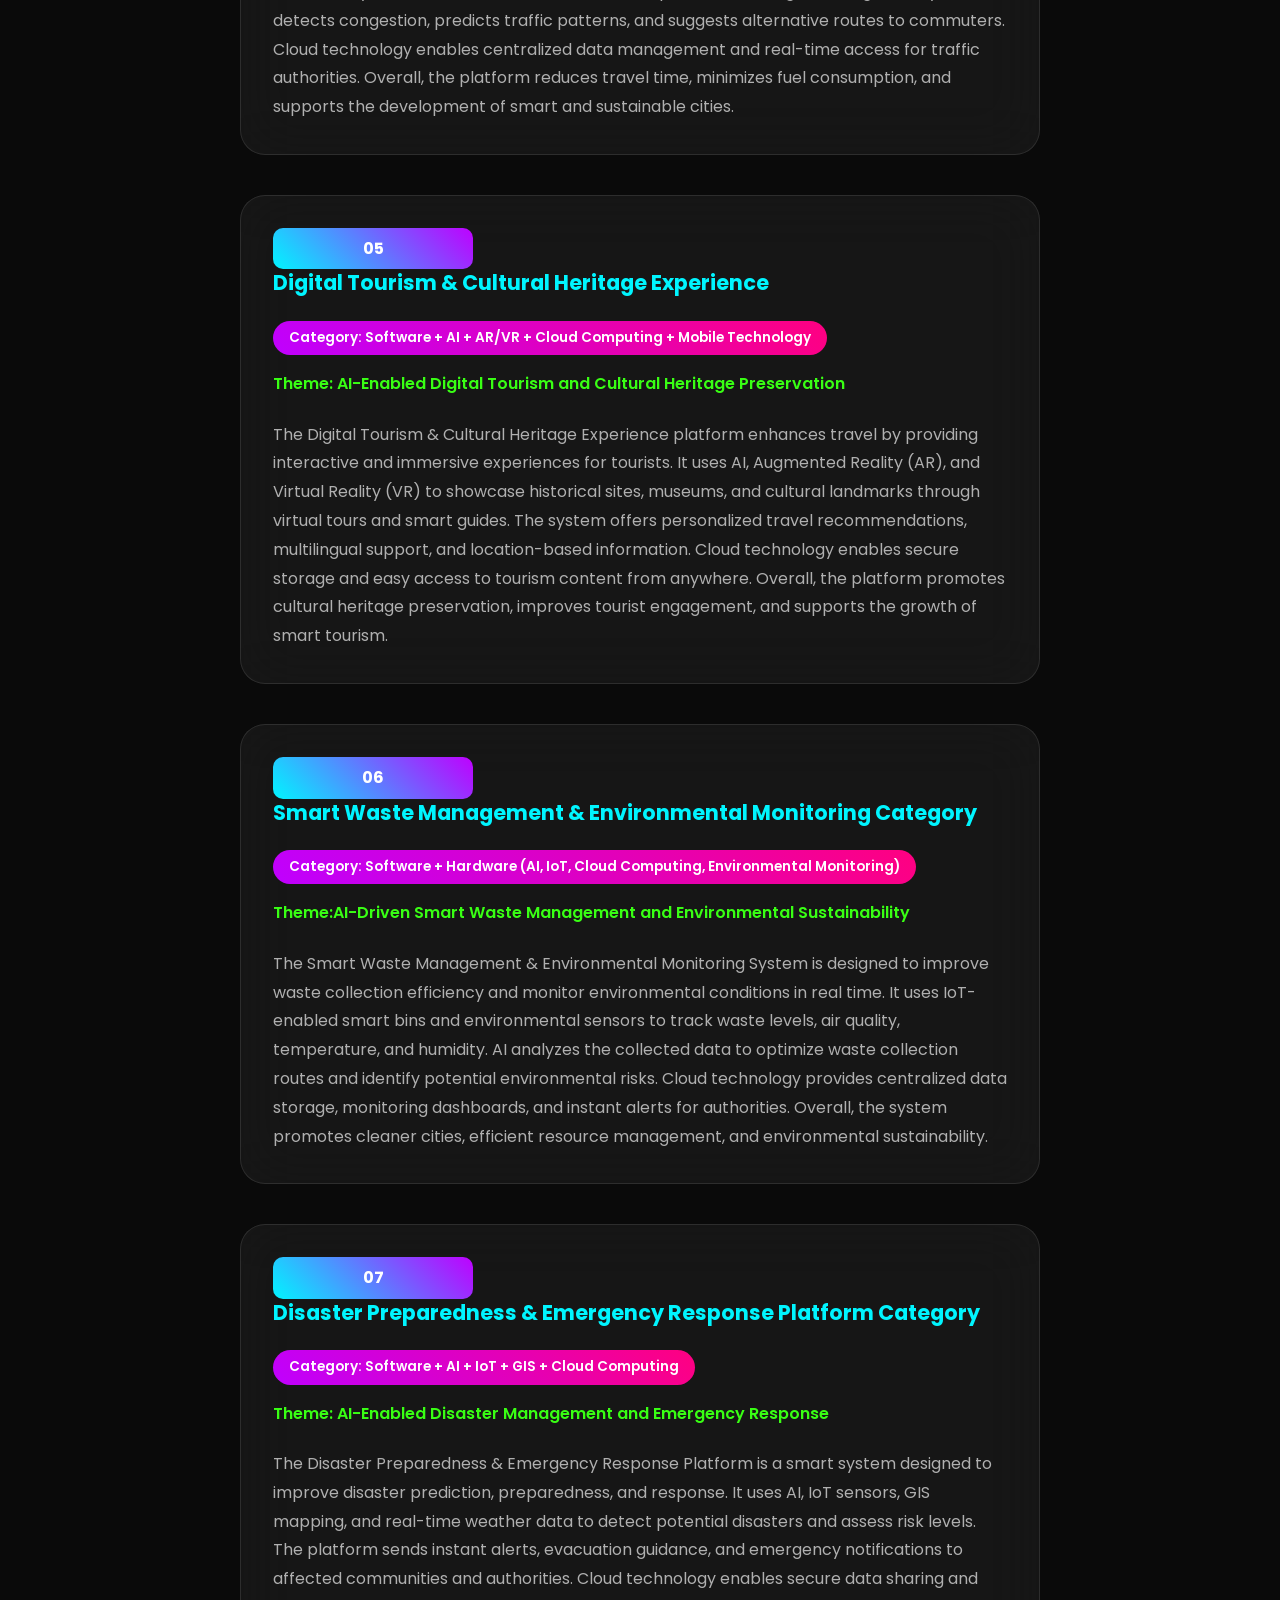
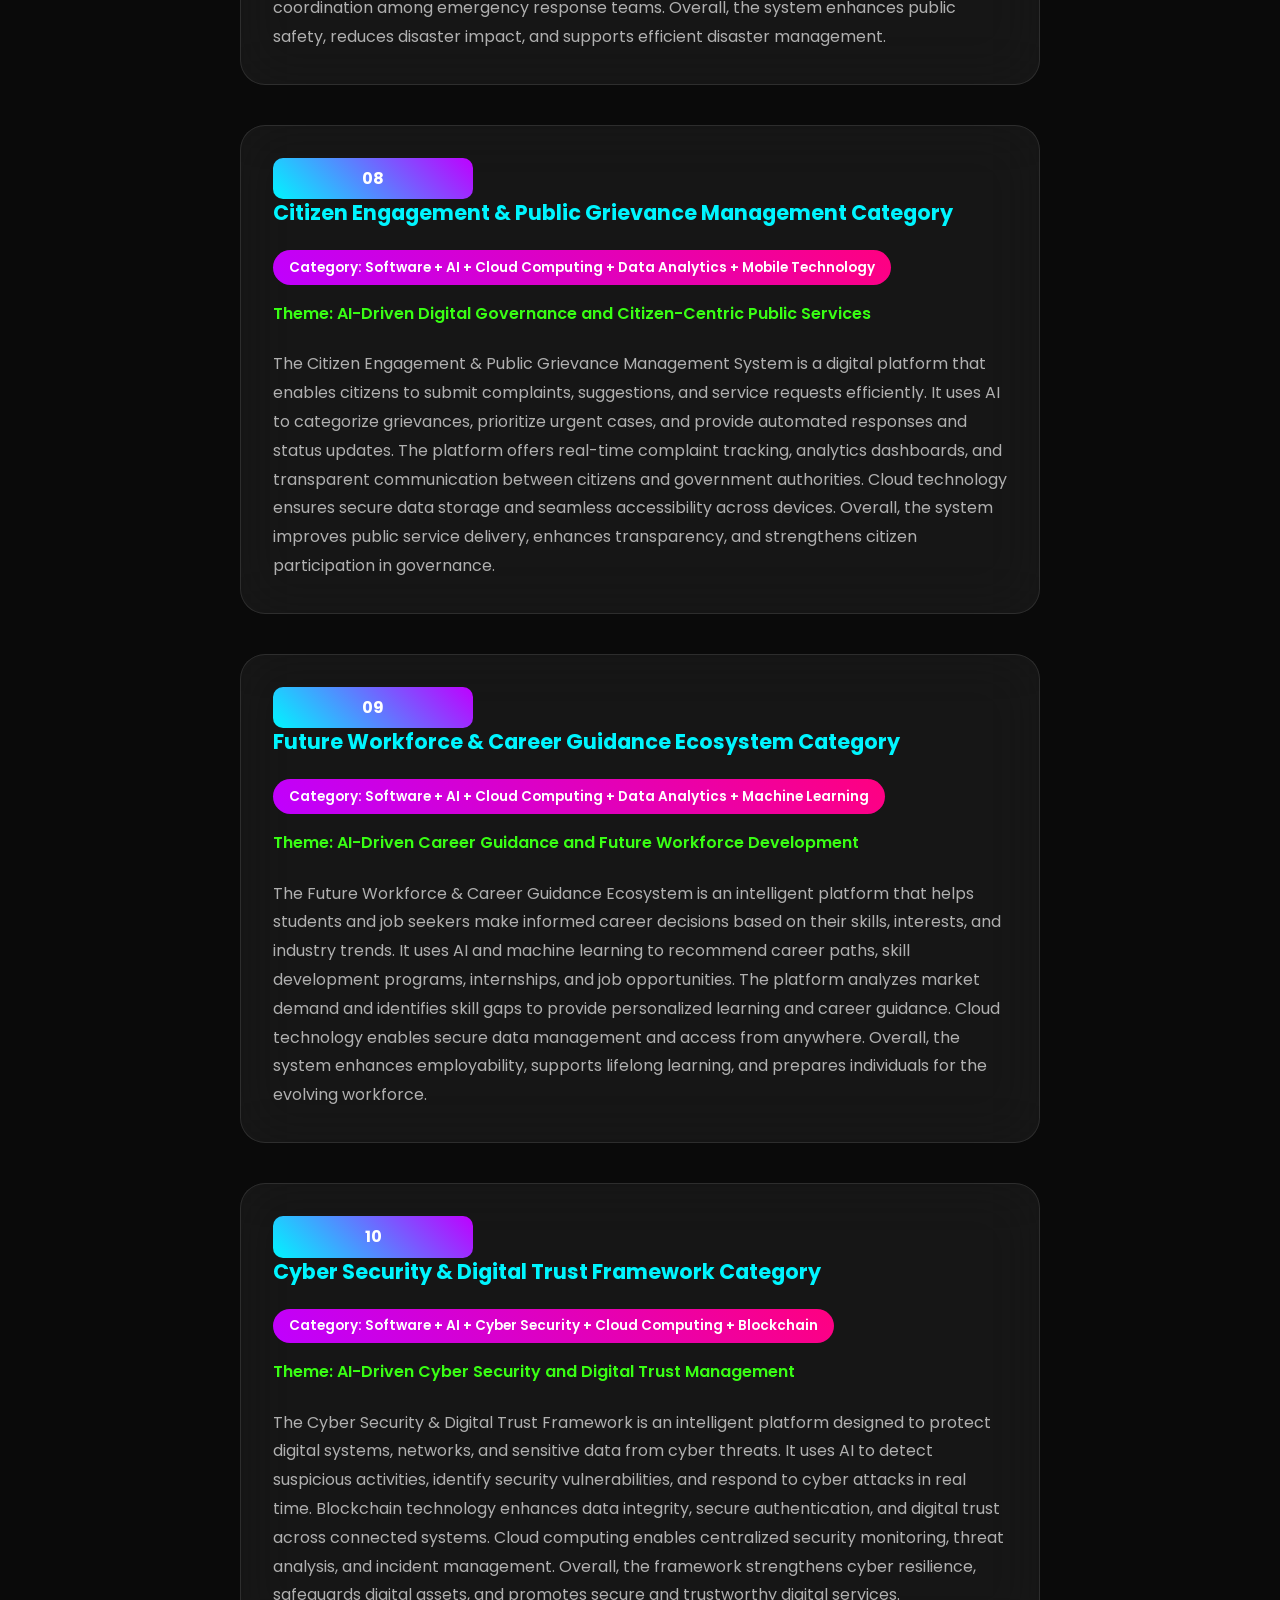
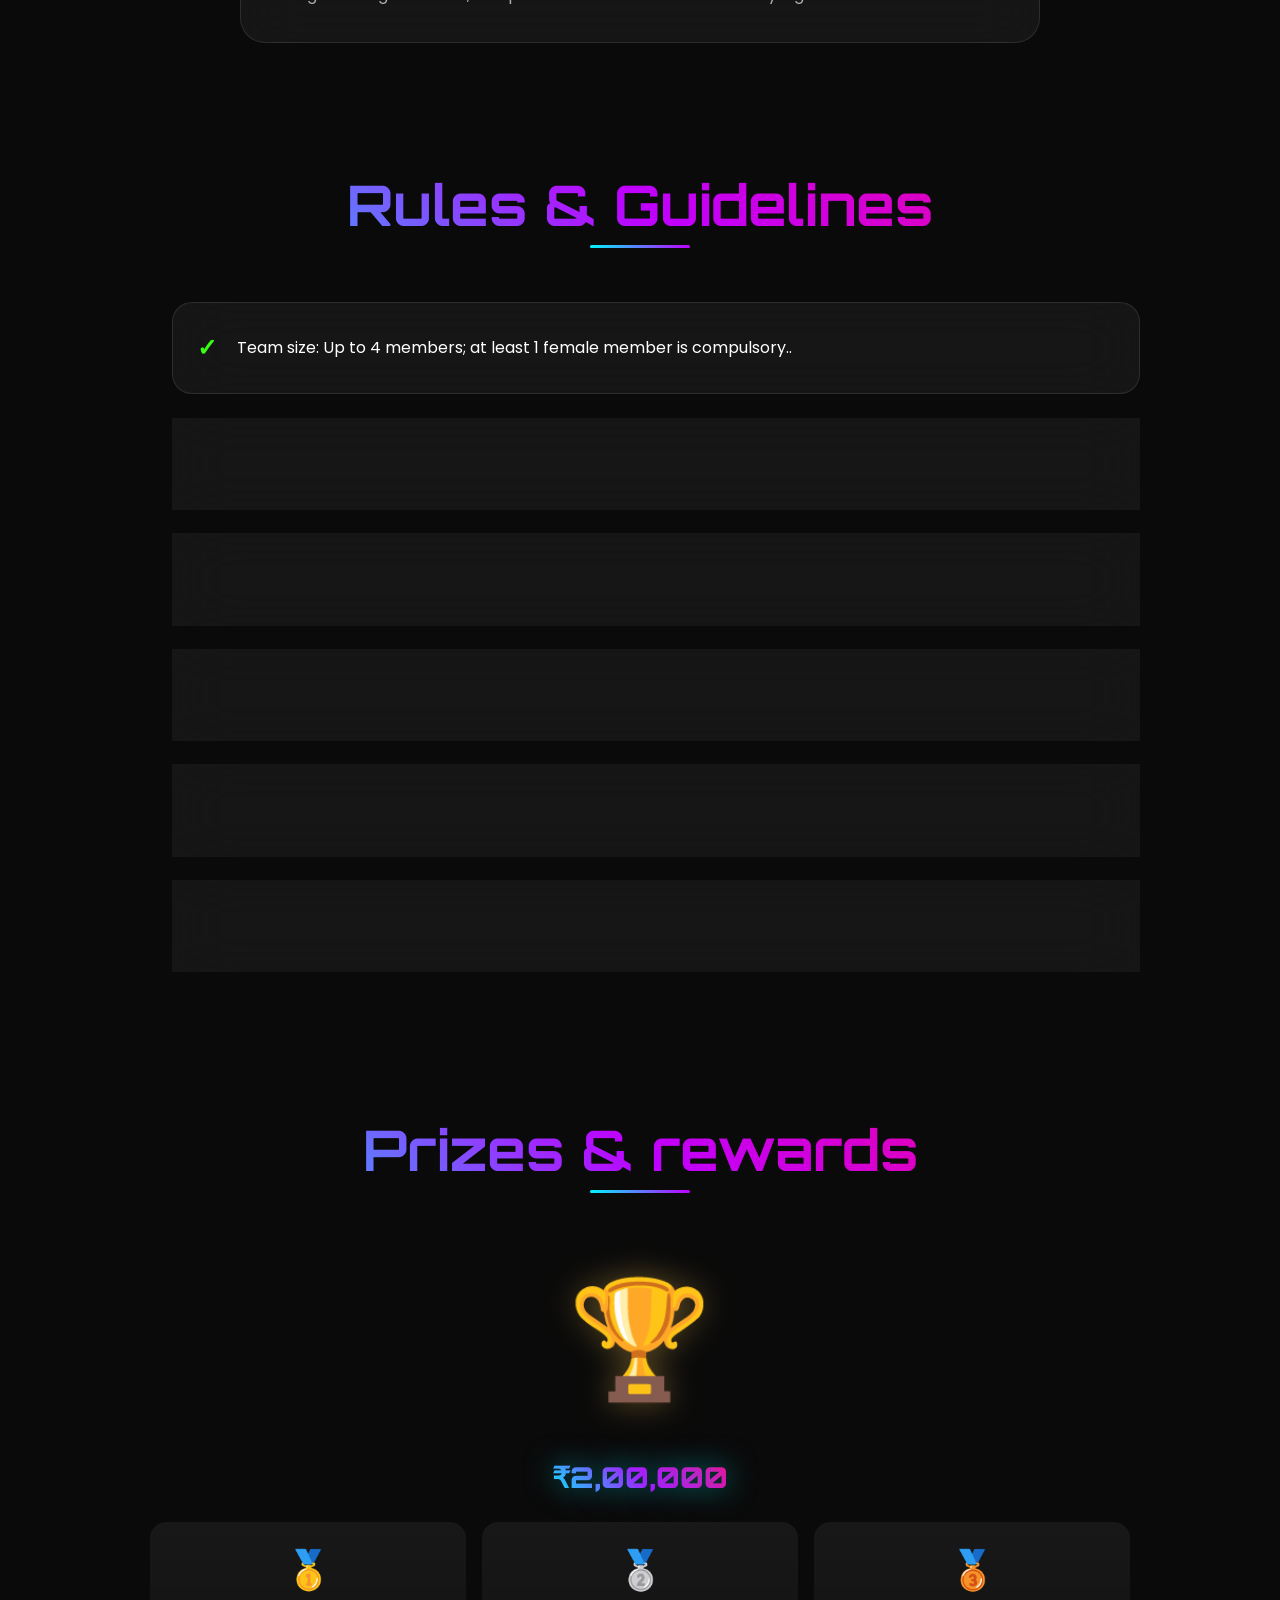
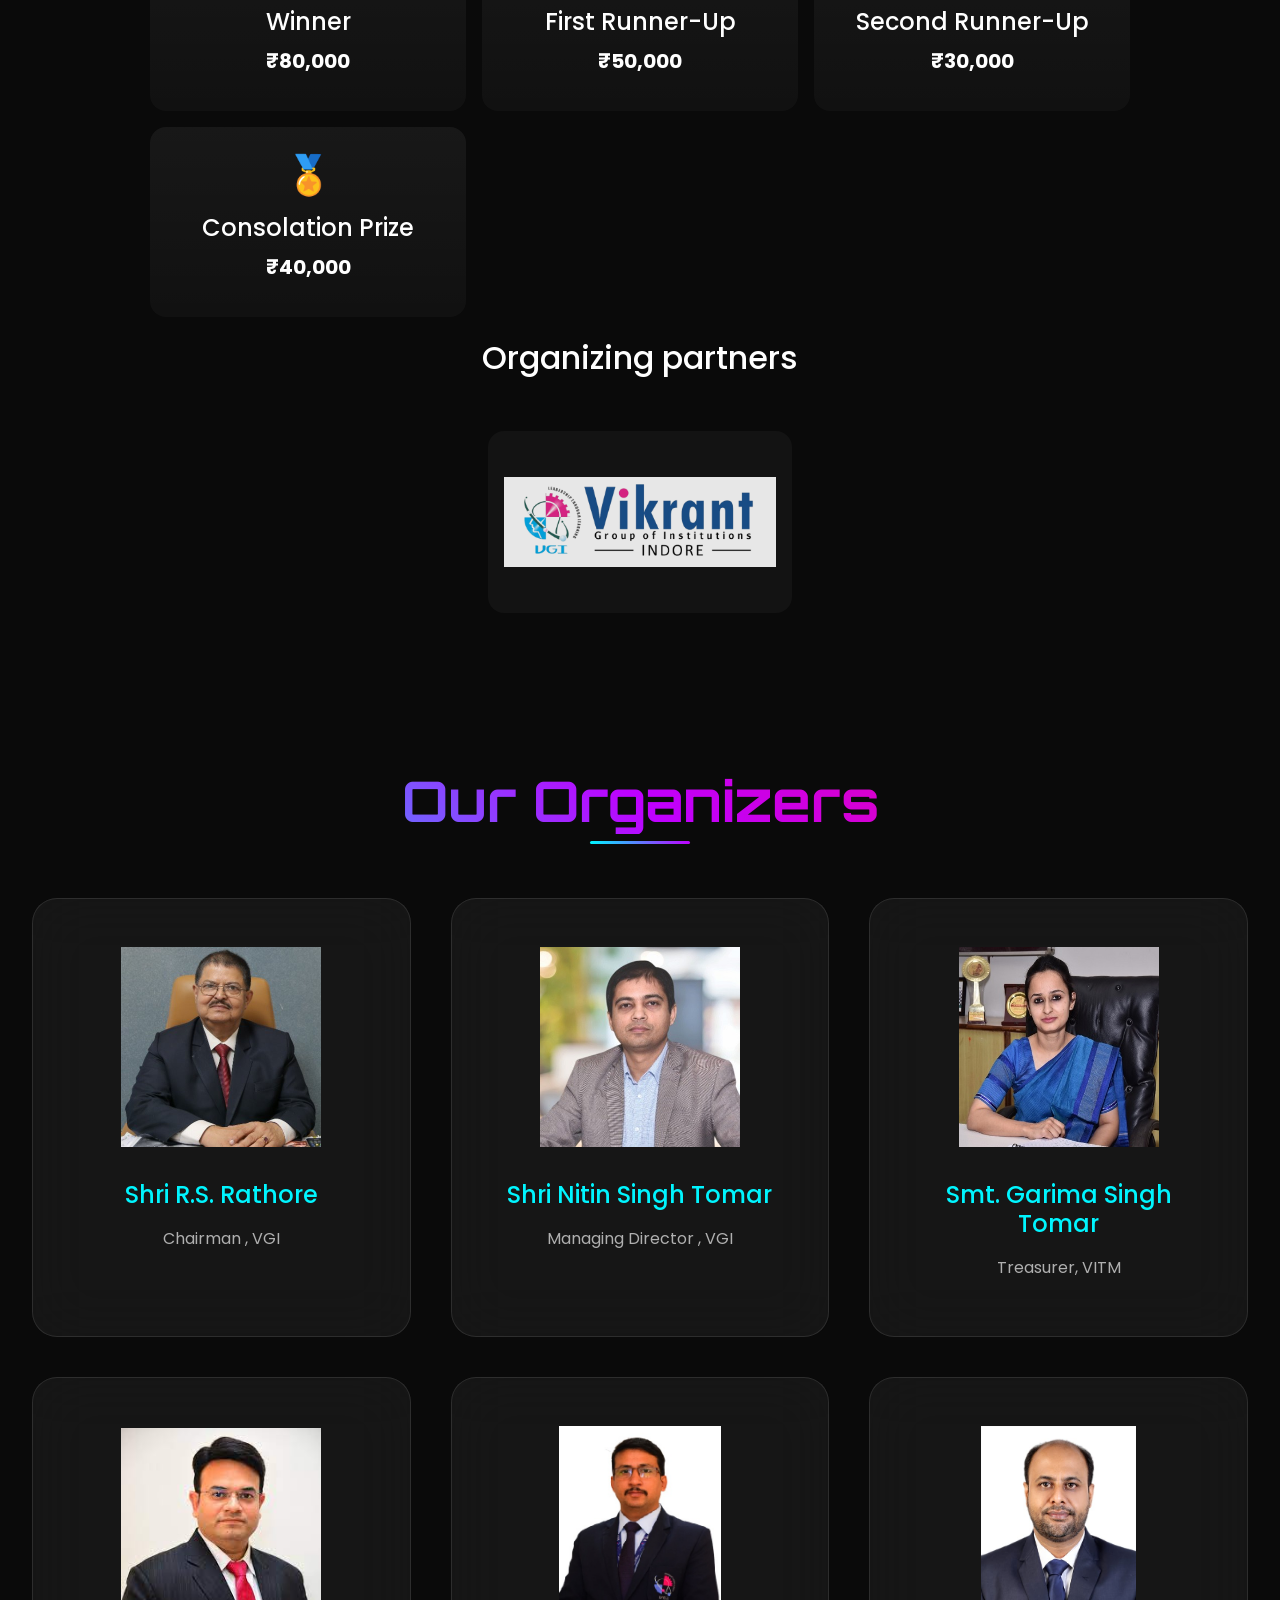
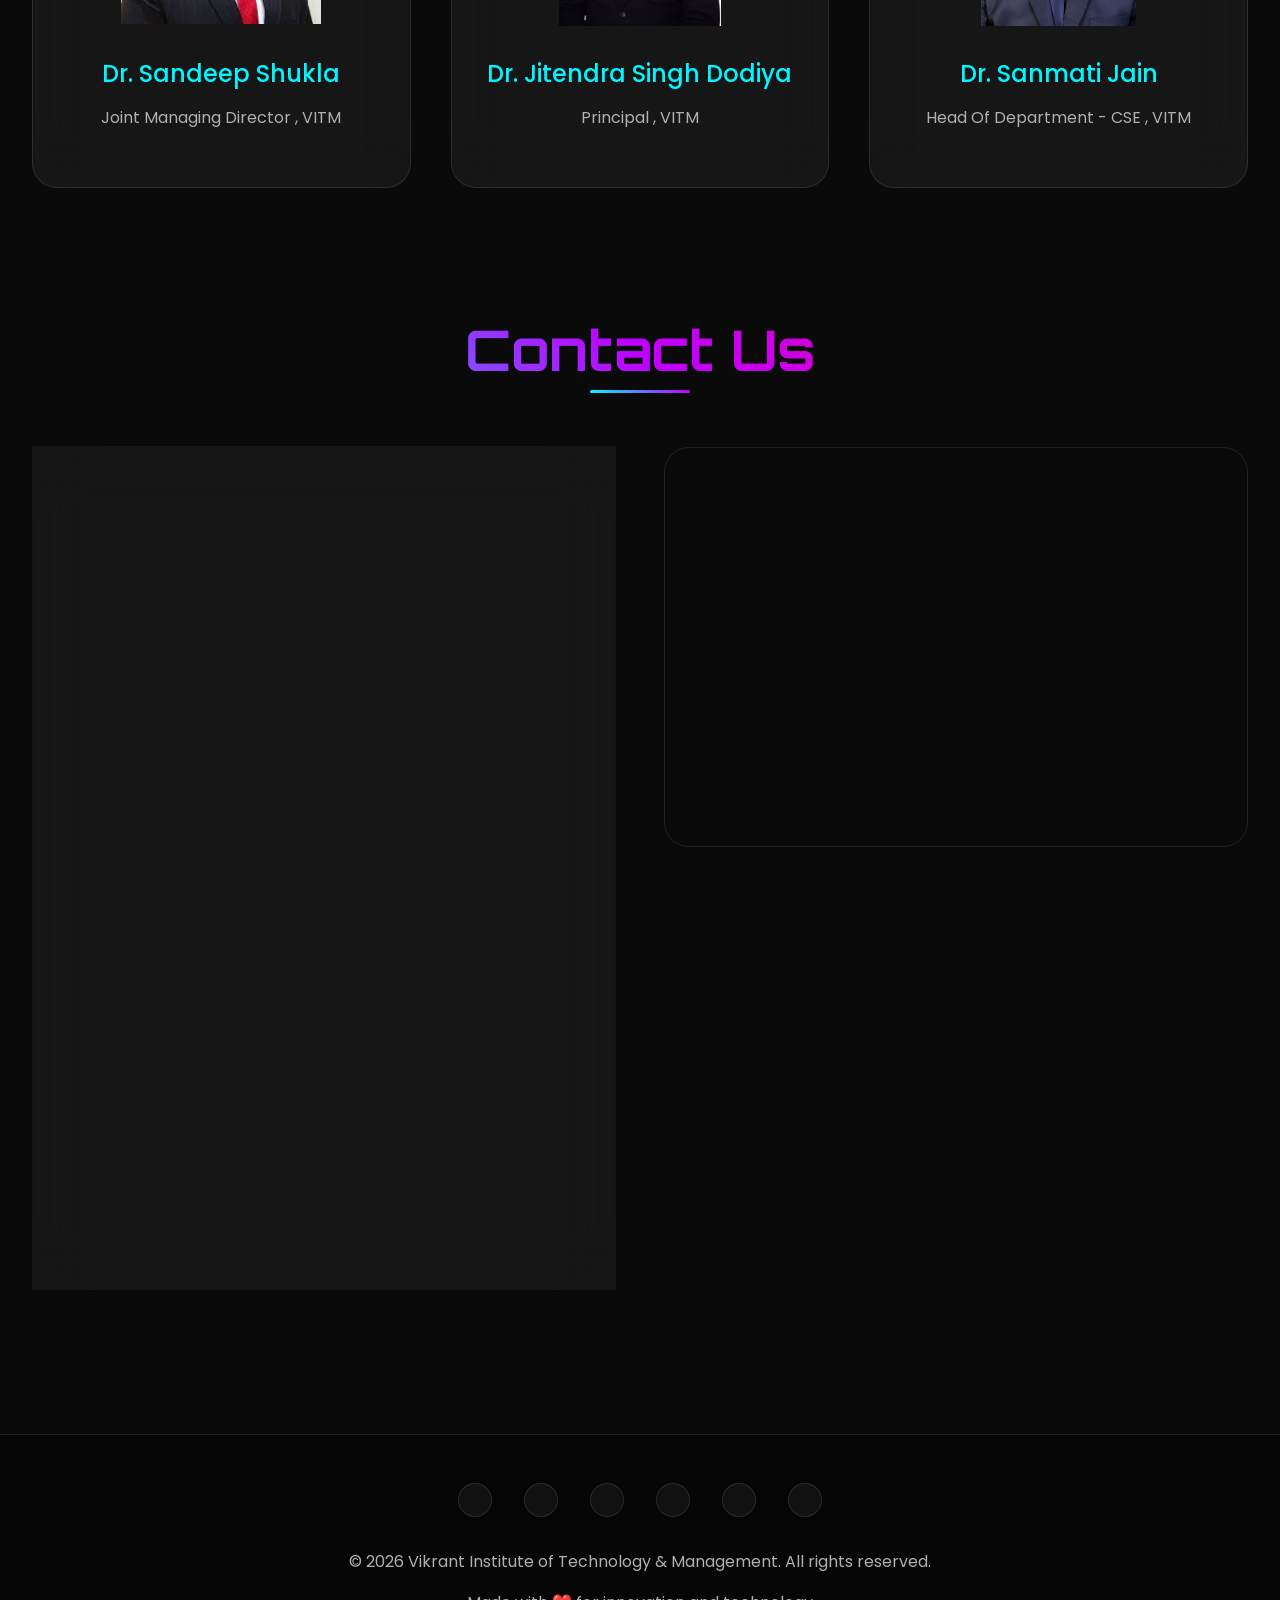
==== commit 28f2b1af: "Update index.html ads" ====
--- a/index.html
+++ b/index.html
@@ -2590,7 +2590,7 @@
 
     // Countdown starts: 15 September 2026, 12:00 PM
     // Countdown ends:   16 September 2026, 12:00 PM
-    const startTime = new Date('2026-09-15T11:00:00+05:30').getTime();
+    const startTime = new Date('2026-09-15T12:00:00+05:30').getTime();
     const endTime = startTime + (24 * 60 * 60 * 1000);
 
     function updateCountdown() {
